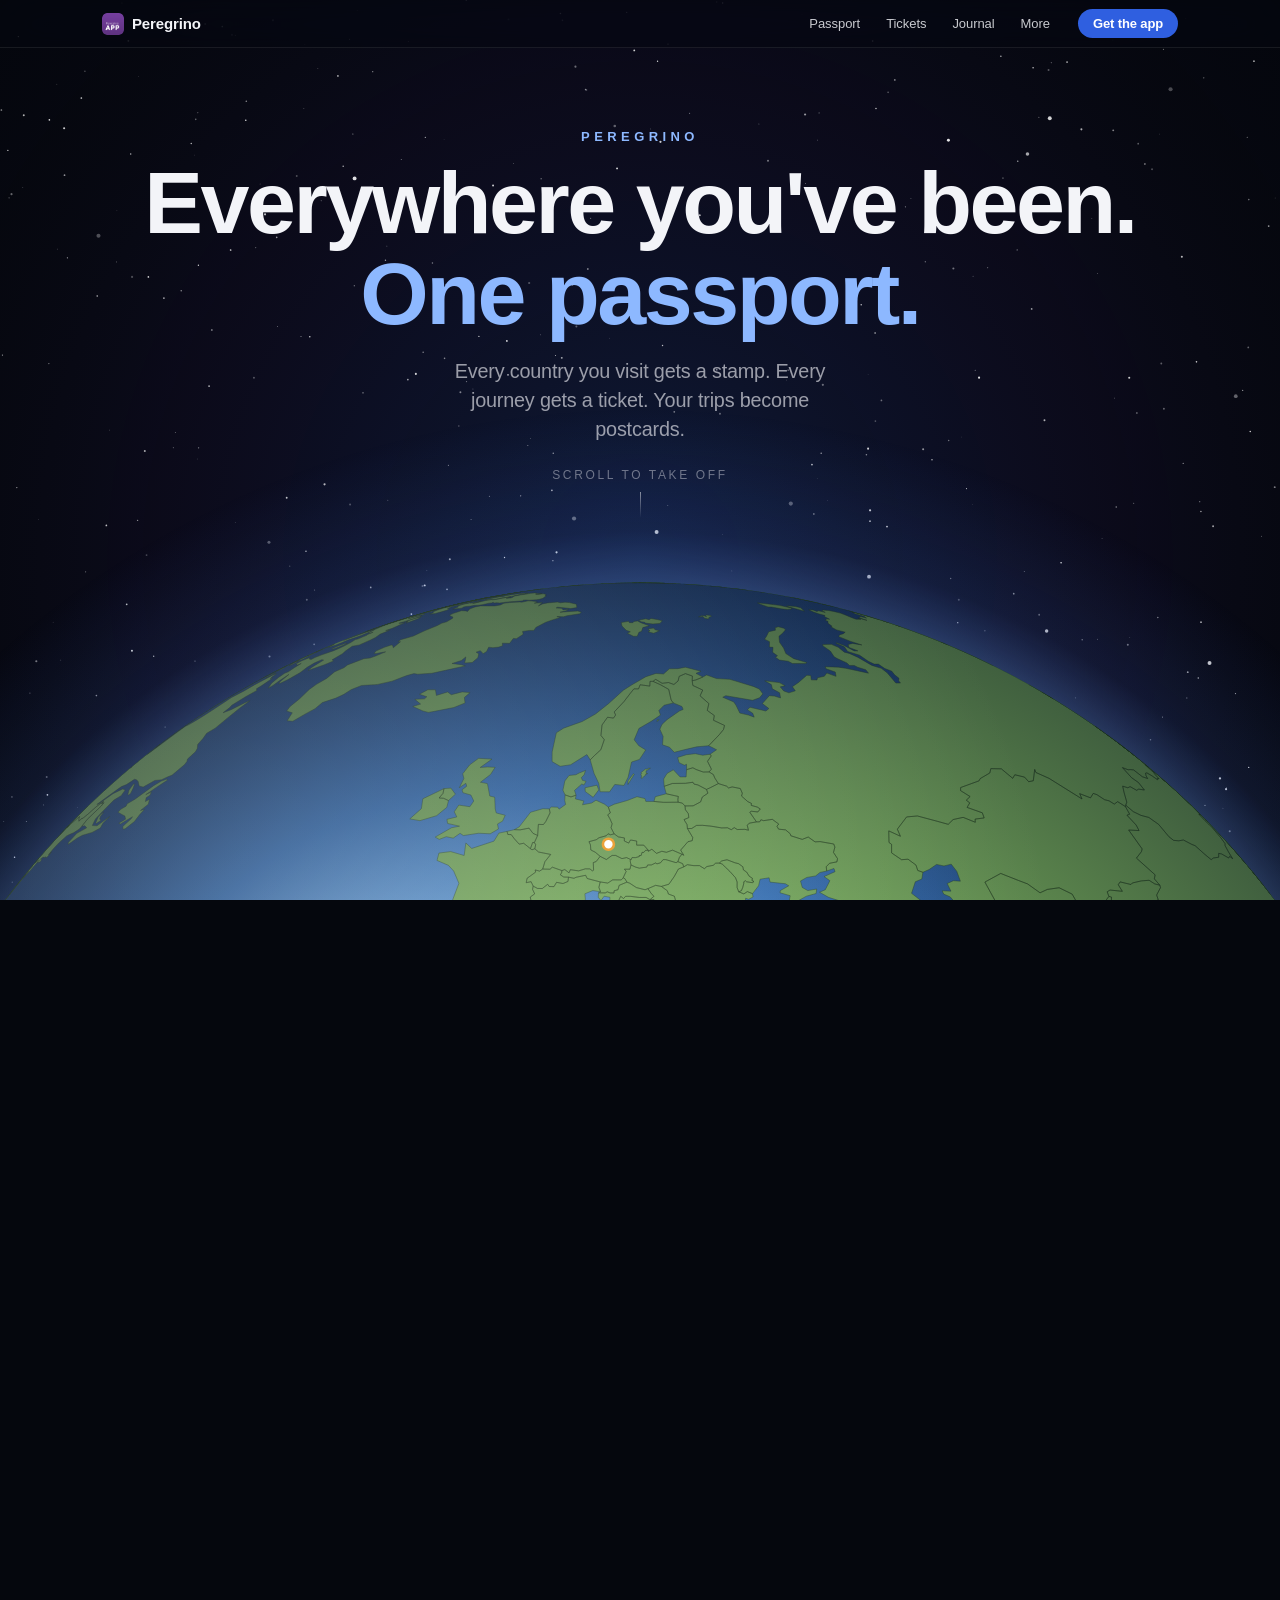
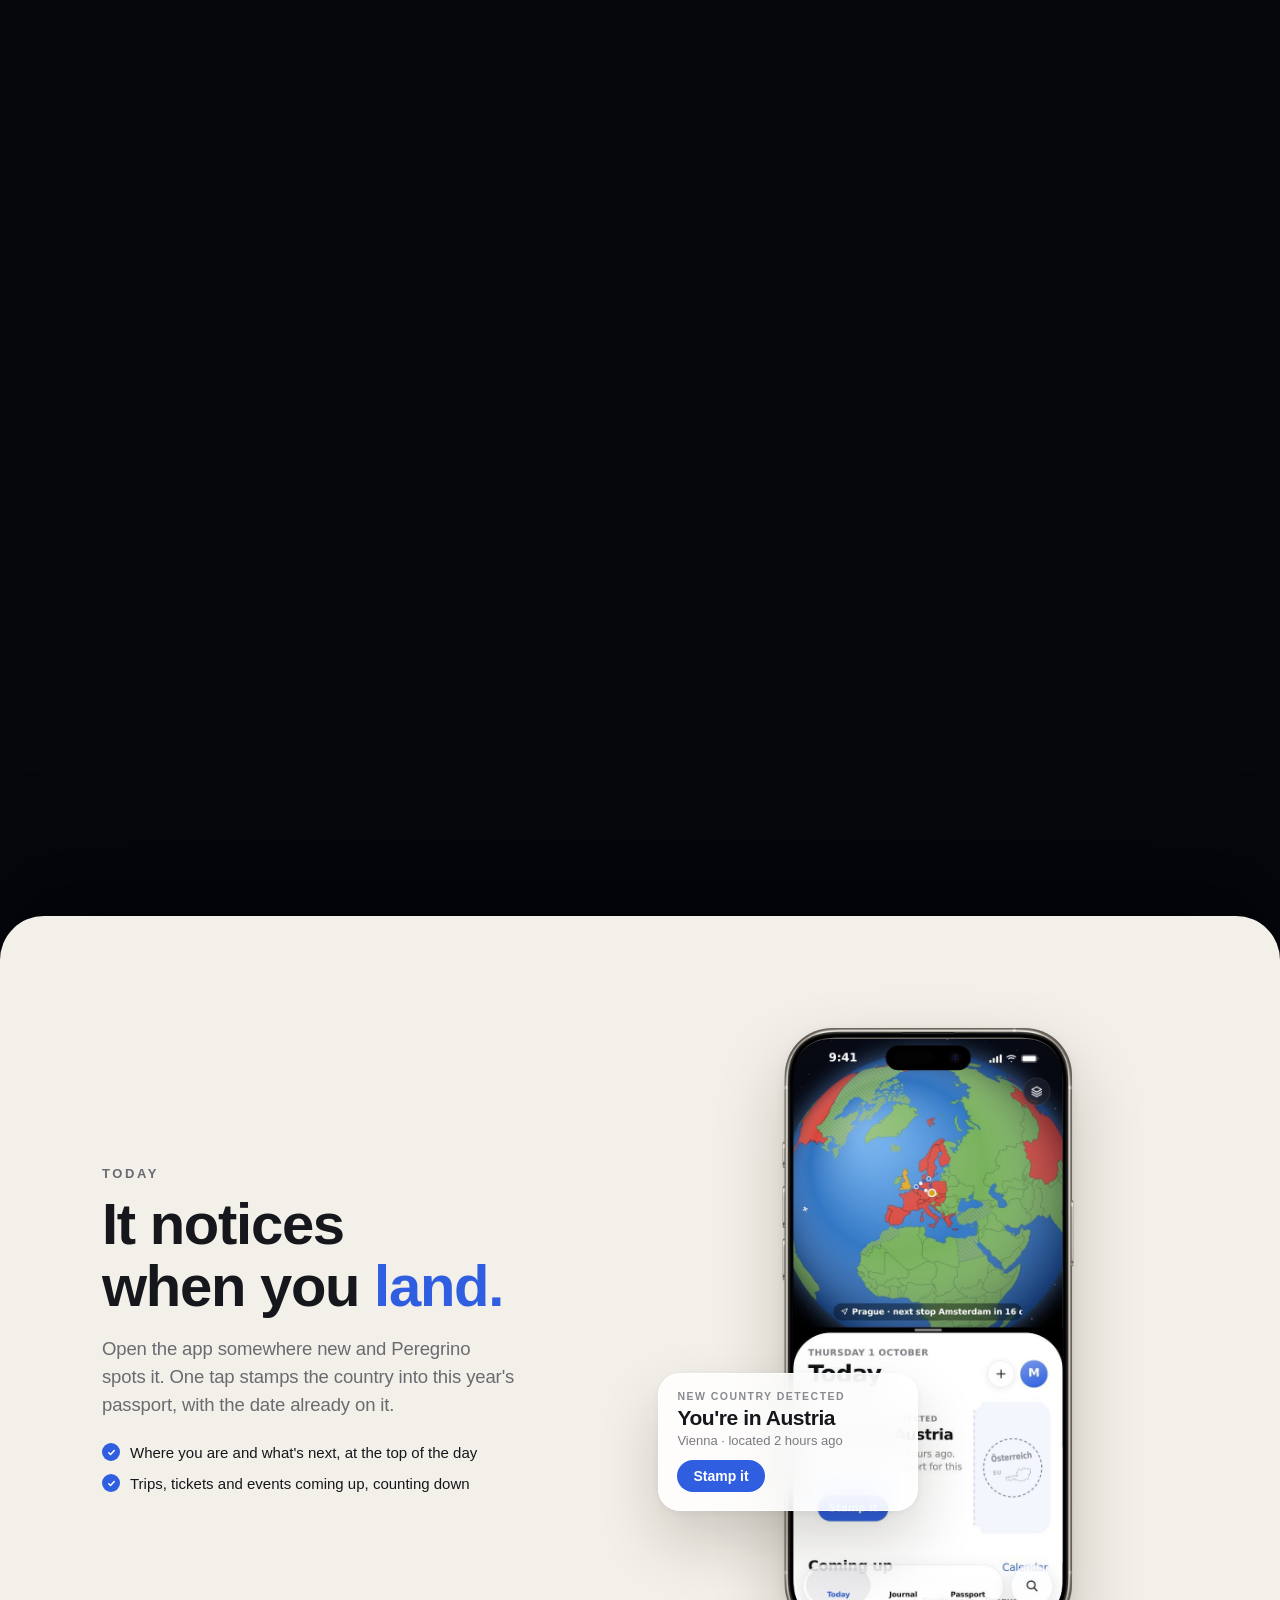
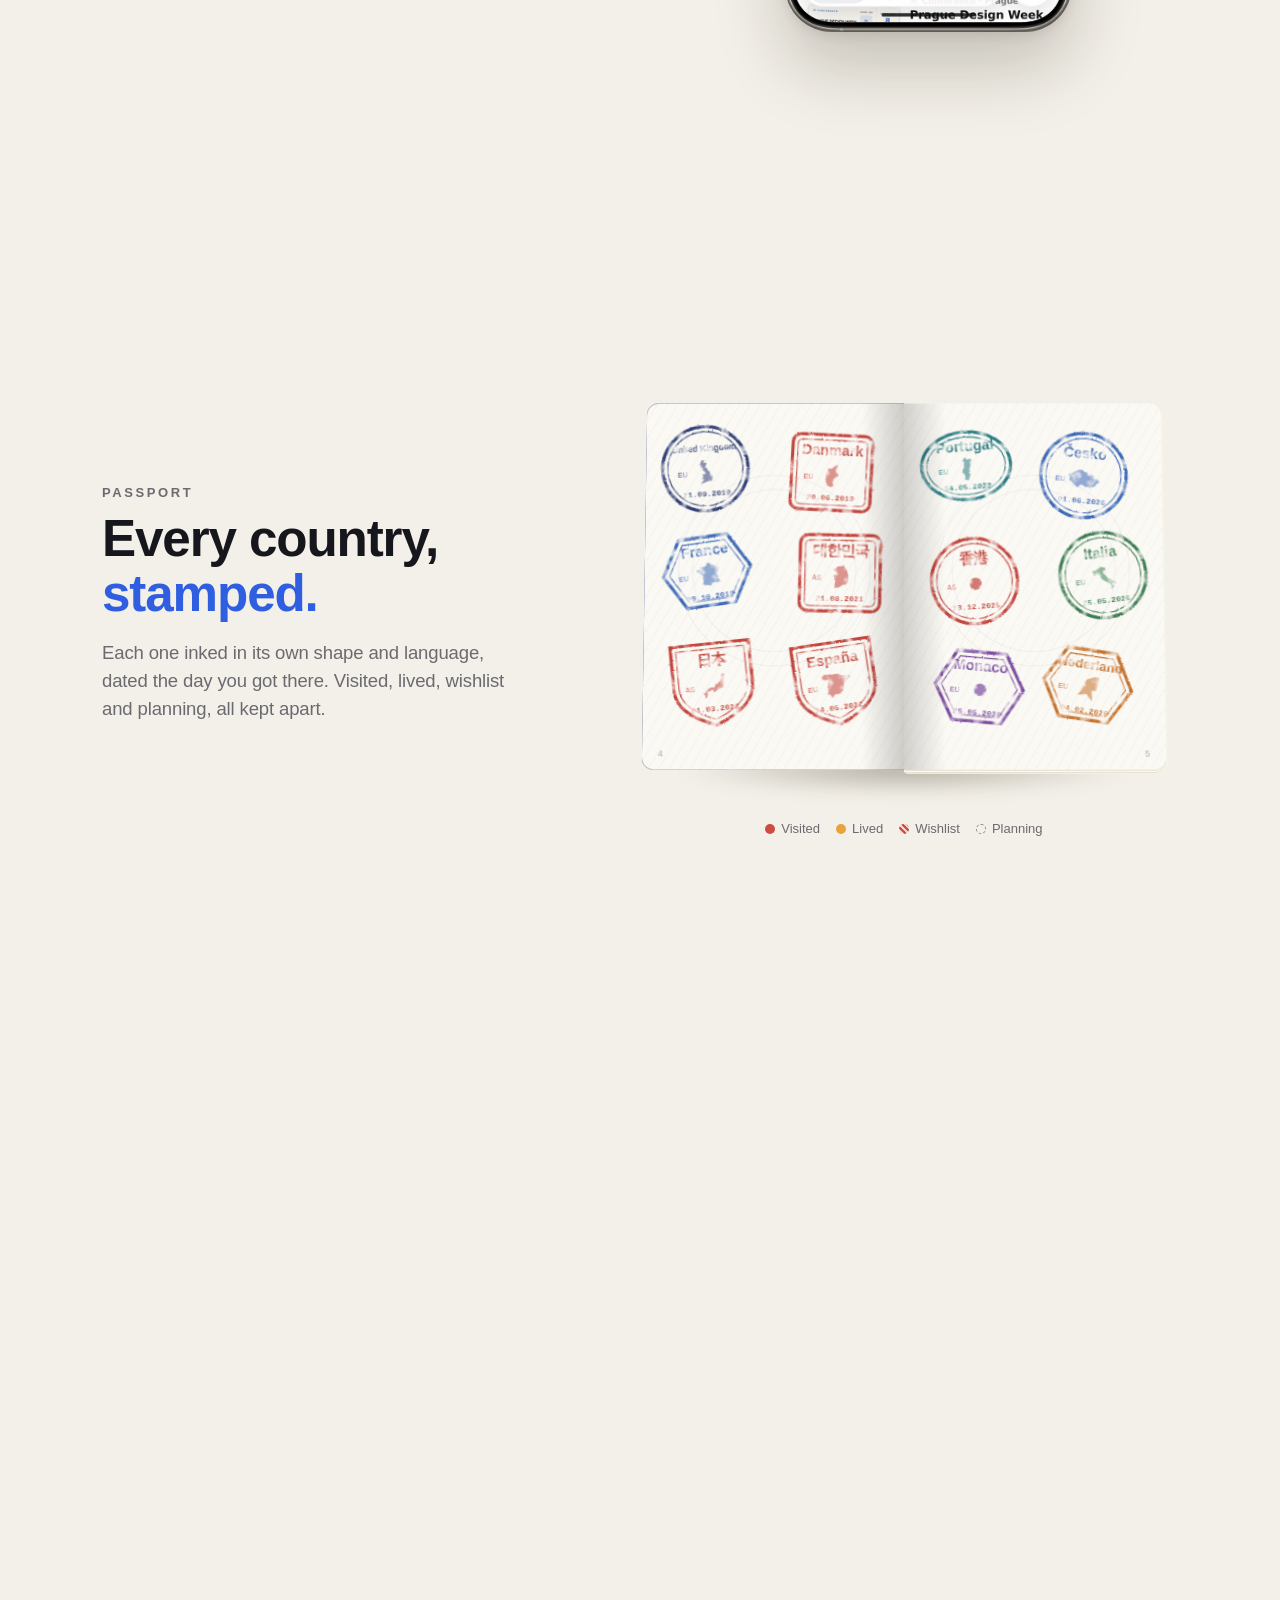
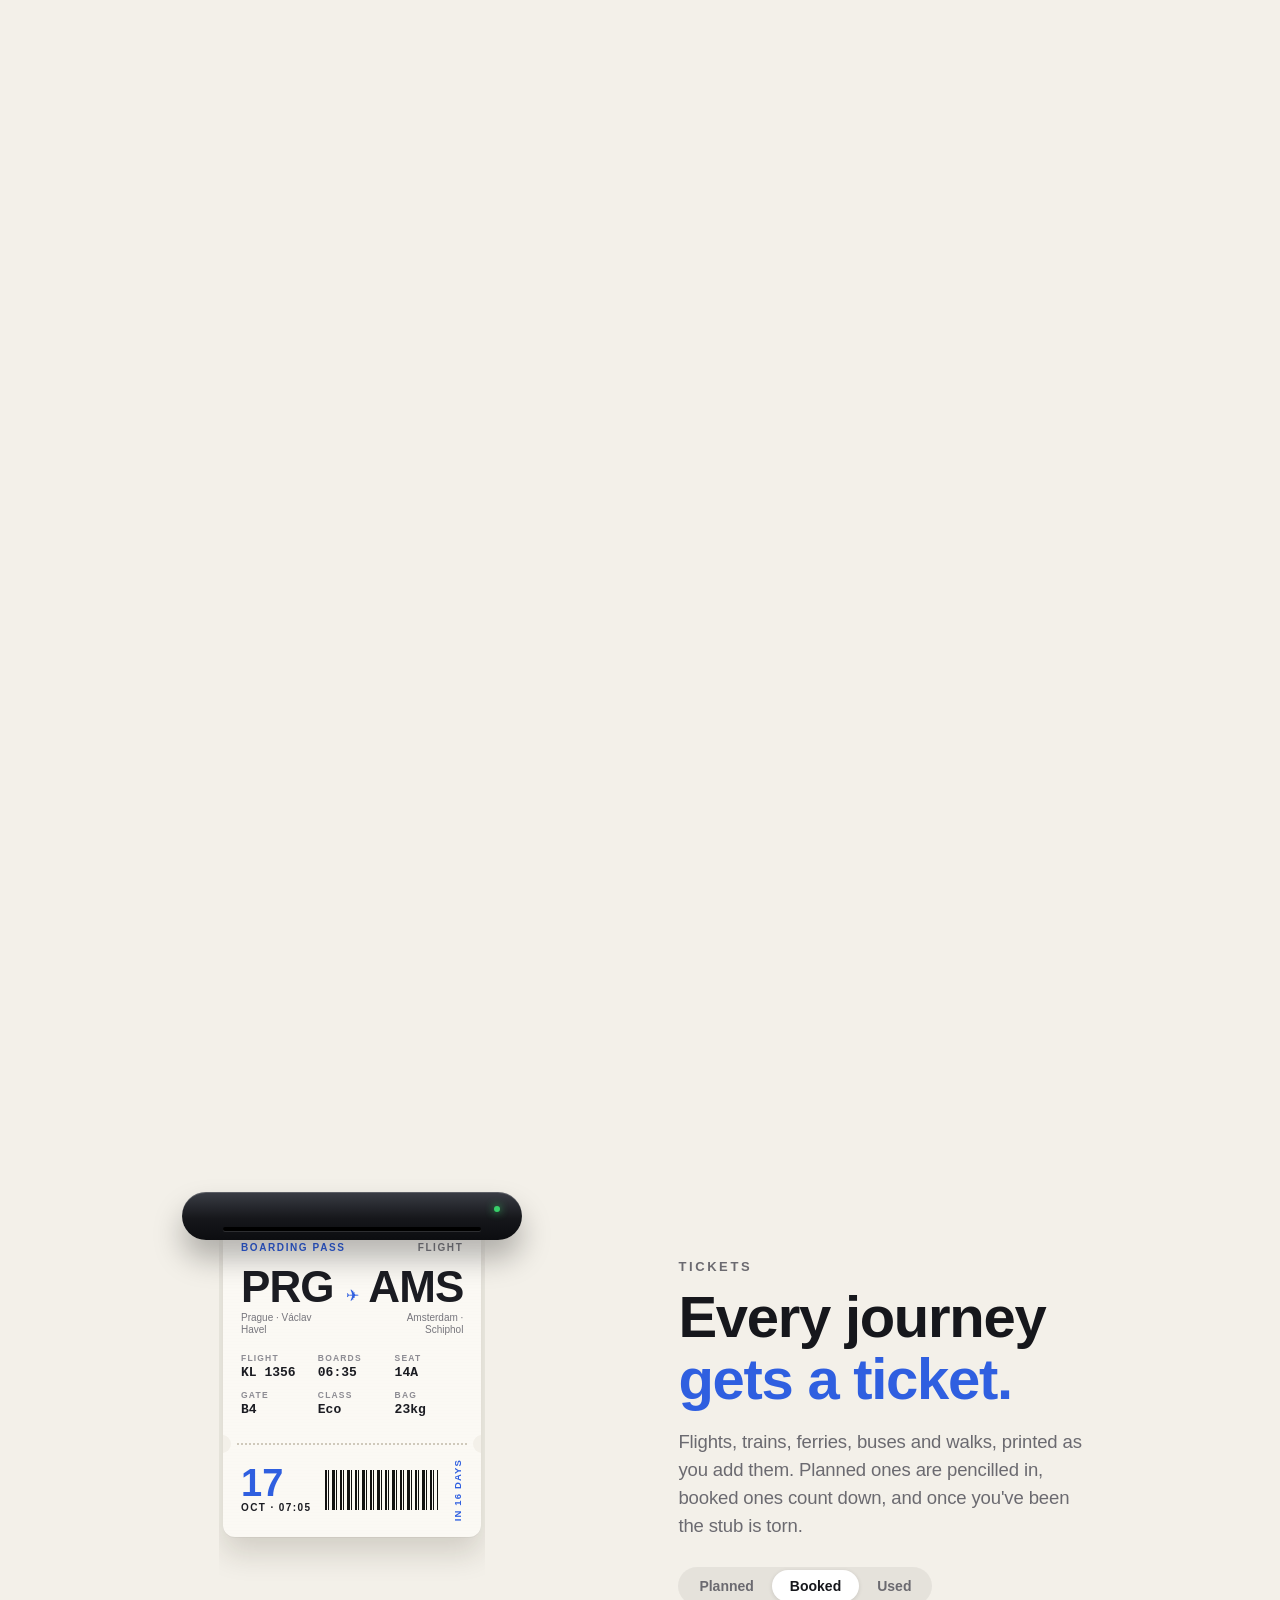
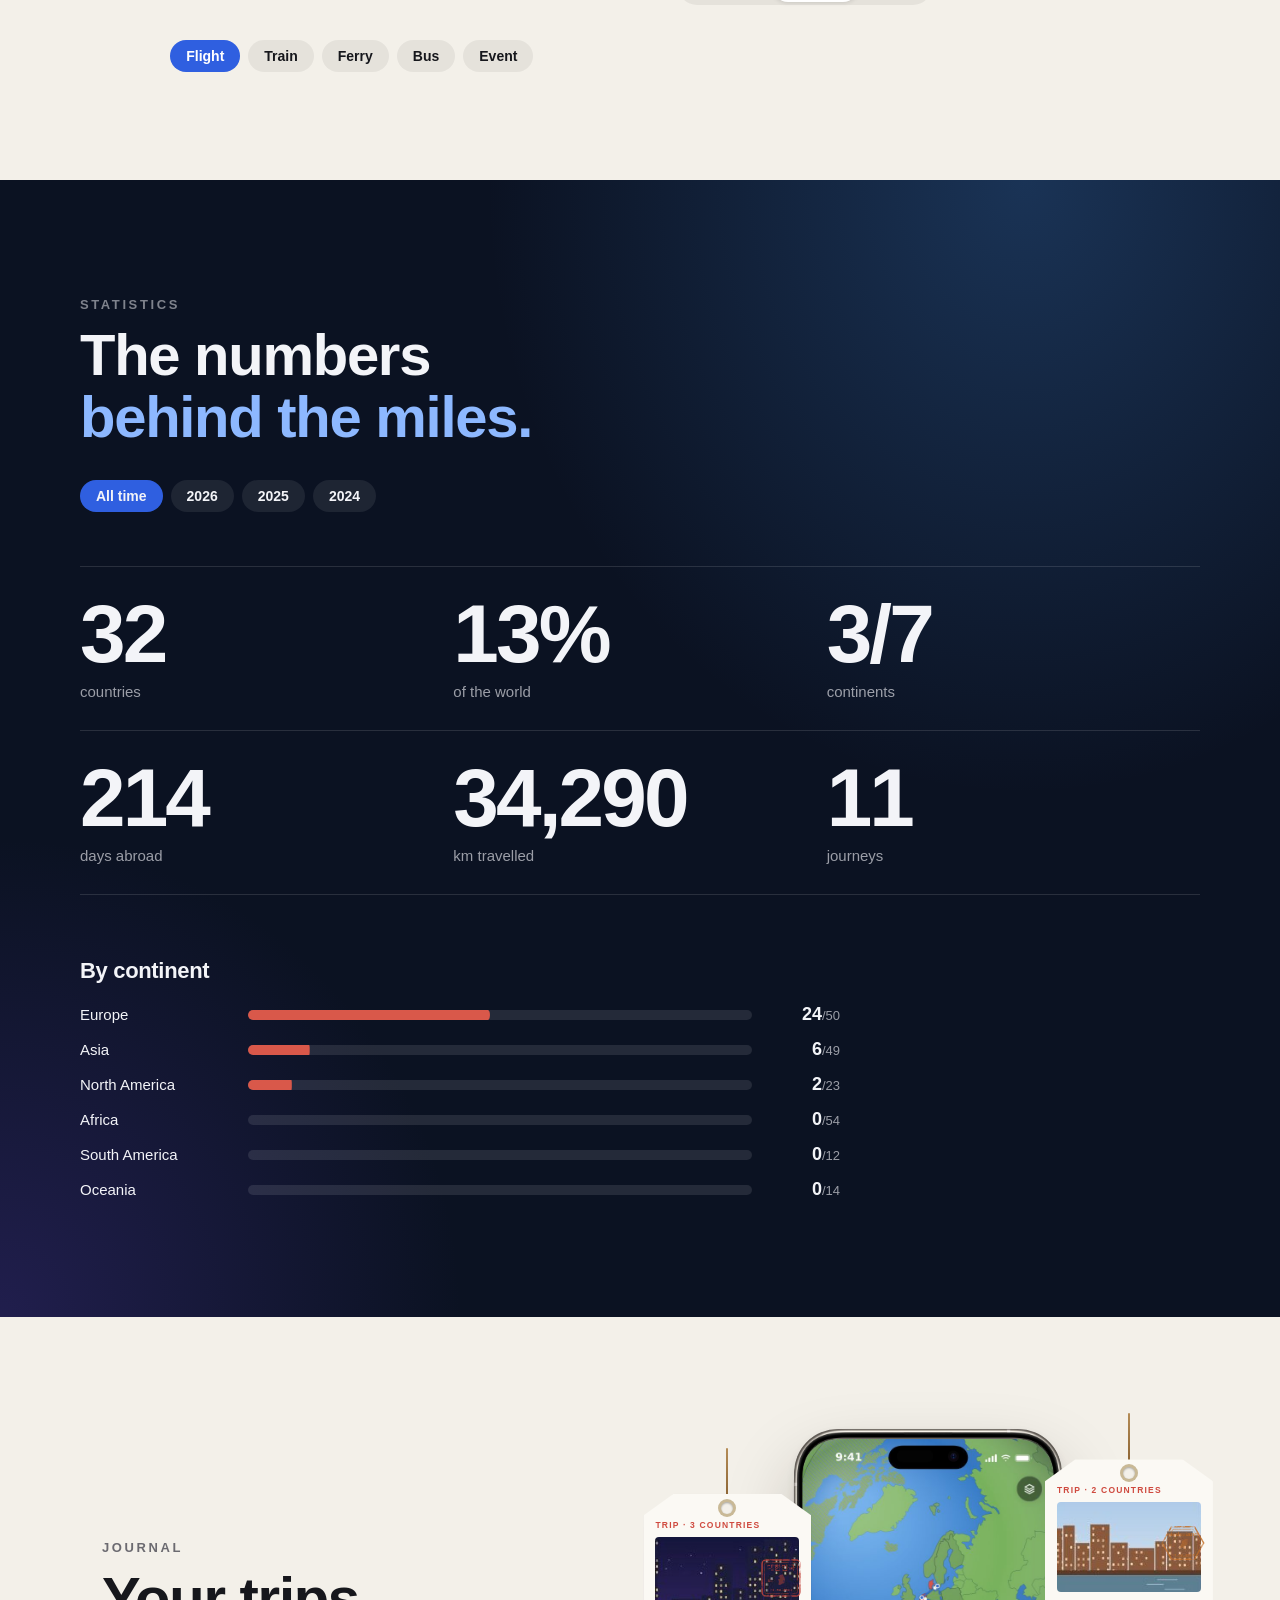
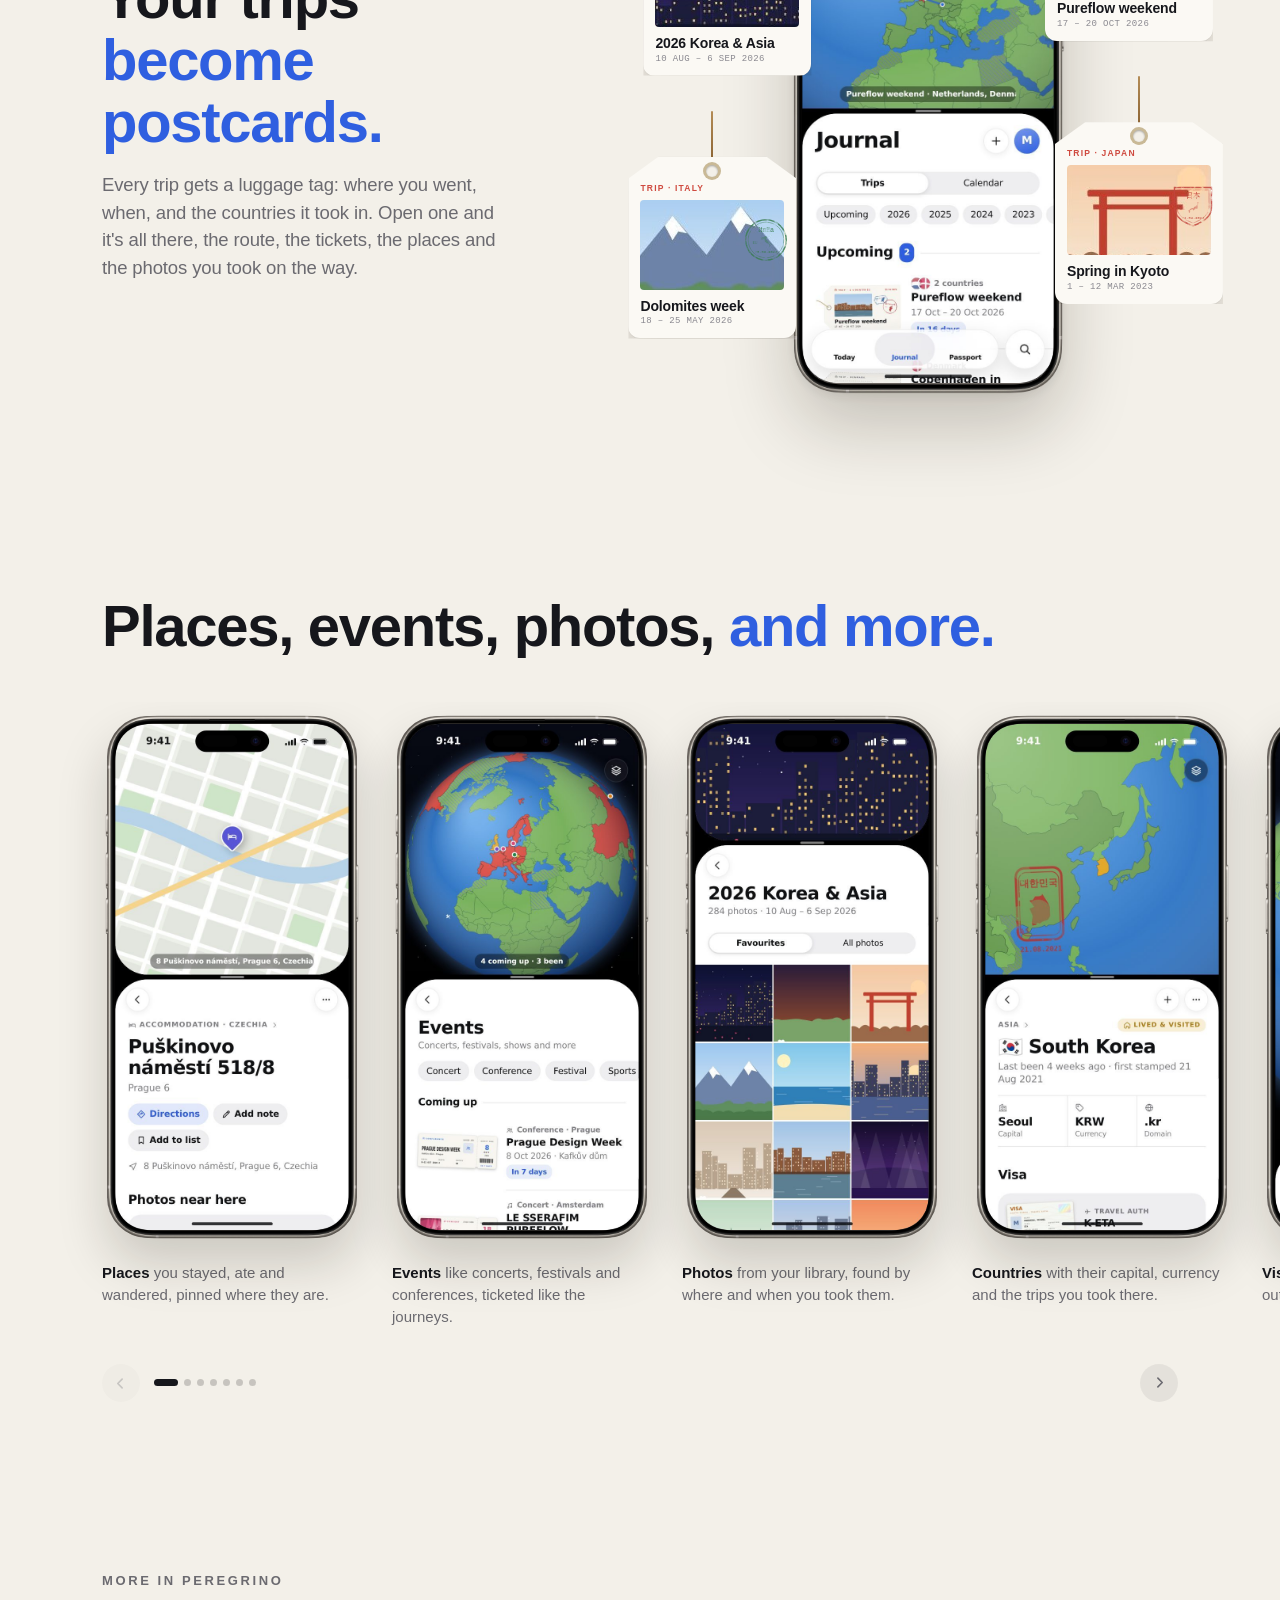
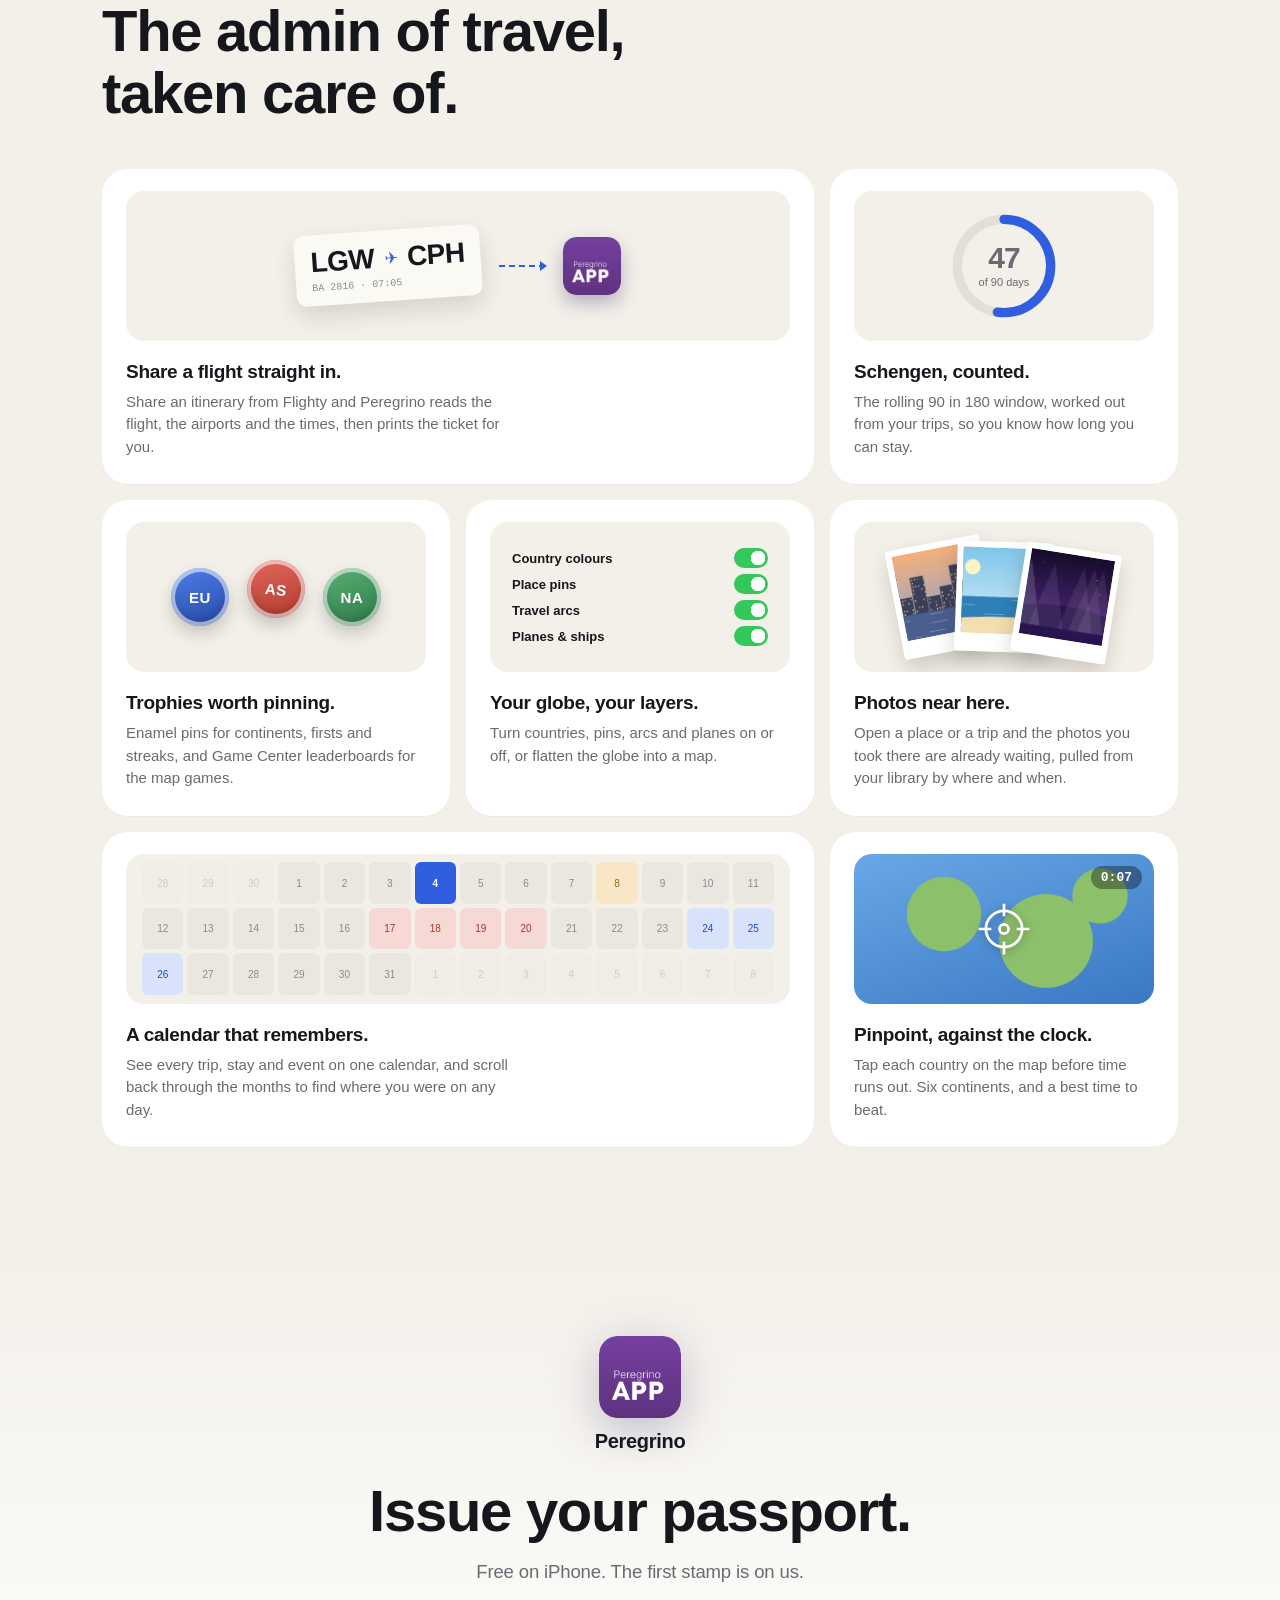
==== peregrino/index.html @ a0c1e614 "Add Peregrino product page alongside the PocaPal site A second static site in peregrino/, built the " ====
<!DOCTYPE html>
<html lang="en">
<head>
<meta charset="utf-8">
<meta name="viewport" content="width=device-width, initial-scale=1, viewport-fit=cover">
<title>Peregrino · Everywhere you've been, in one passport</title>
<meta name="description" content="Peregrino is the travel journal for iPhone. Every country you visit gets a stamp, every journey gets a ticket, and your trips become postcards.">
<meta name="theme-color" content="#05070d">
<meta property="og:title" content="Peregrino · Everywhere you've been, in one passport">
<meta property="og:description" content="The travel journal that stamps your passport for you.">
<meta property="og:type" content="website">
<link rel="icon" href="assets/favicon.png" type="image/png" sizes="64x64">
<link rel="apple-touch-icon" href="assets/app-icon.png">
<link rel="stylesheet" href="styles.css">
</head>
<body>

<!-- one shared ink filter: every stamp on the page is drawn through it -->
<svg width="0" height="0" style="position:absolute" aria-hidden="true">
  <defs>
    <filter id="ink" x="-10%" y="-10%" width="120%" height="120%">
      <feTurbulence type="fractalNoise" baseFrequency="1.1" numOctaves="2" seed="4" result="grain"/>
      <feDisplacementMap in="SourceGraphic" in2="grain" scale="2.2" xChannelSelector="R" yChannelSelector="G" result="rough"/>
      <feTurbulence type="fractalNoise" baseFrequency=".09" numOctaves="3" seed="11" result="blot"/>
      <feColorMatrix in="blot" type="matrix" values="0 0 0 0 0  0 0 0 0 0  0 0 0 0 0  0 0 0 -2.6 2.15" result="mask"/>
      <feComposite in="rough" in2="mask" operator="in"/>
    </filter>
  </defs>
</svg>

<!-- ───────────────────────── nav ───────────────────────── -->
<header class="nav" id="nav">
  <div class="nav-inner">
    <a class="nav-logo" href="#top" aria-label="Peregrino home">
      <img class="nav-mark" src="assets/app-icon.png" alt="" width="256" height="256">
      Peregrino
    </a>
    <nav class="nav-links" aria-label="Primary">
      <a href="#passport">Passport</a>
      <a href="#tickets">Tickets</a>
      <a href="#journal">Journal</a>
      <a href="#more">More</a>
    </nav>
    <a class="btn btn-sm" href="#get">Get the app</a>
  </div>
</header>

<main id="top">

  <!-- ─────────────────── hero + the journey ───────────────────
       One scroll-scrubbed run: the globe rises, flies a year of trips
       (each country filling in as it is reached), then shrinks into the
       phone's own globe. Everything is a function of scroll progress. -->
  <section class="story" id="story">
    <div class="story-track">
      <div class="story-stage" id="stage">

        <canvas class="sky" id="sky" aria-hidden="true"></canvas>
        <canvas class="globe" id="globe" aria-hidden="true"></canvas>

        <div class="hero-copy" id="heroCopy">
          <p class="eyebrow">Peregrino</p>
          <h1 class="h1">Everywhere you've been.<br><span class="hl">One passport.</span></h1>
          <p class="sub">Every country you visit gets a stamp. Every journey gets a ticket. Your trips become postcards.</p>
          <div class="hero-scrollhint" aria-hidden="true">
            <span>Scroll to take off</span>
            <span class="hint-line"></span>
          </div>
        </div>

        <!-- the instruments while the journey plays -->
        <div class="hud" id="hud" aria-hidden="true">
          <div class="hud-stat"><b id="hudCountries">0</b><span>countries</span></div>
          <div class="hud-stat"><b id="hudWorld">0%</b><span>of the world</span></div>
          <div class="hud-stat"><b id="hudKm">0</b><span>km flown</span></div>
        </div>
        <div class="leg" id="leg" aria-hidden="true">
          <svg viewBox="0 0 24 24"><path d="M21 16v-2l-8-5V3.5a1.5 1.5 0 0 0-3 0V9l-8 5v2l8-2.5V19l-2 1.5V22l3.5-1 3.5 1v-1.5L13 19v-5.5z"/></svg>
          <span id="legText">Prague</span>
        </div>
        <div class="stamp-pop" id="stampPop" aria-hidden="true"></div>

        <!-- the phone the globe lands in -->
        <div class="phone-wrap" id="phoneWrap" aria-hidden="true">
          <div class="phone-glow"></div>
          <div class="phone-screen">
            <img class="phone-shot" src="assets/screens/stats.jpg" alt="" width="590" height="1278">
          </div>
          <img class="phone-frame" src="assets/phone-frame.webp" alt="" width="1470" height="3000">
        </div>

        <div class="nudge" id="nudge" aria-hidden="true">
          <span>Keep scrolling</span>
          <svg viewBox="0 0 16 16"><path d="M8 2.4v10.4M3.4 8.2 8 12.8l4.6-4.6"/></svg>
        </div>

        <div class="story-outro" id="storyOutro">
          <h2 class="h2">A whole life of travel,<br><span class="hl">in your pocket.</span></h2>
          <p class="sub sub-tight">Countries, trips, tickets and the photos in between. Filed as you go.</p>
        </div>

      </div>
    </div>
  </section>

  <!-- ─────────────────── paper body ─────────────────── -->
  <div class="paper">

    <!-- Today: the app noticing you've landed -->
    <section class="feature" id="today">
      <div class="feature-copy reveal">
        <p class="kicker">Today</p>
        <h2 class="h2">It notices<br>when you <span class="hl">land.</span></h2>
        <p class="body">Open the app somewhere new and Peregrino spots it. One tap stamps the country into this year's passport, with the date already on it.</p>
        <ul class="ticks">
          <li>Where you are and what's next, at the top of the day</li>
          <li>Trips, tickets and events coming up, counting down</li>
        </ul>
      </div>
      <div class="feature-art reveal">
        <div class="scene scene-today" id="todayScene">
          <div class="device">
            <div class="device-screen">
              <img class="device-still" src="assets/screens/today.jpg" alt="The Peregrino Today screen, with Austria waiting to be stamped" width="590" height="1278" loading="lazy">
            </div>
            <img class="device-frame" src="assets/phone-frame.webp" alt="" width="1470" height="3000">
          </div>
          <div class="detect" aria-hidden="true">
            <p class="detect-k">New country detected</p>
            <p class="detect-t">You're in Austria</p>
            <p class="detect-s">Vienna · located 2 hours ago</p>
            <span class="detect-btn">Stamp it</span>
          </div>
          <div class="detect-stamp" id="todayStamp" aria-hidden="true"></div>
        </div>
      </div>
    </section>

    <!-- ─────────── the passport: second scroll-scrubbed run ───────────
         The book is closed, opens on the data page, turns a leaf and the
         stamps land on the spread one at a time. -->
    <section class="pp" id="passport">
      <div class="pp-track">
        <div class="pp-stage">
          <div class="pp-copy">
            <p class="kicker">Passport</p>
            <div class="pp-lines">
              <div class="pp-line is-on" data-beat="0">
                <h2 class="h2">Issued the moment<br><span class="hl">you open the app.</span></h2>
                <p class="body">Your own Peregrino passport, in your name. Pick the cover, the ink and the pages.</p>
              </div>
              <div class="pp-line" data-beat="1">
                <h2 class="h2">A data page<br><span class="hl">that keeps count.</span></h2>
                <p class="body">Countries and territories out of 248, continents, trips, and the corner of the world you keep going back to.</p>
              </div>
              <div class="pp-line" data-beat="2">
                <h2 class="h2">Every country,<br><span class="hl">stamped.</span></h2>
                <p class="body">Each one inked in its own shape and language, dated the day you got there. Visited, lived, wishlist and planning, all kept apart.</p>
              </div>
            </div>
          </div>

          <div class="pp-art">
            <div class="book" id="book">
              <div class="book-body" id="bookBody">
                <!-- spread underneath everything: the stamps -->
                <div class="leaf leaf-base leaf-right pg pg-stamps" id="stampsRight"><span class="pg-no">5</span></div>
                <!-- the turning leaf: visited flags on the front, stamps on the back -->
                <div class="leaf leaf-turn" id="leafTurn">
                  <div class="face face-front pg pg-visa">
                    <p class="pg-head">Visited · Navštíveno · 방문</p>
                    <div class="flags" id="flags"></div>
                    <p class="pg-head pg-head-2">Residency</p>
                    <div class="flags flags-few" id="flagsLived"></div>
                    <p class="pg-side">Visa · Vizum · 비자</p>
                    <span class="pg-no">3</span>
                  </div>
                  <div class="face face-back pg pg-stamps" id="stampsLeft"><span class="pg-no">4</span></div>
                </div>
                <!-- the cover: cover art outside, the data page inside -->
                <div class="leaf leaf-cover" id="leafCover">
                  <div class="face face-front cover">
                    <p class="cover-t">Peregrino</p>
                    <svg class="cover-mark" viewBox="0 0 64 64" aria-hidden="true">
                      <circle cx="32" cy="32" r="22"/>
                      <ellipse cx="32" cy="32" rx="9.5" ry="22"/>
                      <path d="M10 32h44M13.5 21h37M13.5 43h37"/>
                    </svg>
                    <p class="cover-t cover-t-2">Passport</p>
                    <p class="cover-sub">Passport · Pas · 여권</p>
                    <span class="cover-chip" aria-hidden="true"></span>
                  </div>
                  <div class="face face-back datapage">
                    <div class="dp-top">
                      <p class="dp-title">Peregrino Passport</p>
                      <p class="dp-sub">Passport · Pas · 여권</p>
                    </div>
                    <div class="dp-grid">
                      <div>
                        <p class="dp-k">Countries &amp; territories</p>
                        <p class="dp-big"><b id="dpCount">0</b><span> / 248</span><em id="dpPct">(0%)</em></p>
                        <div class="dp-row">
                          <div><p class="dp-k">Continents</p><p class="dp-v"><b>3</b><span> / 7</span></p></div>
                          <div><p class="dp-k">Total trips</p><p class="dp-v"><b id="dpTrips">0</b></p></div>
                        </div>
                        <div class="dp-row">
                          <div><p class="dp-k">Top continent</p><p class="dp-v">Europe</p></div>
                          <div><p class="dp-k">Member since</p><p class="dp-v">Apr 2026</p></div>
                        </div>
                      </div>
                      <div class="dp-map">
                        <p class="dp-k">Map · Mapa · 지도</p>
                        <canvas id="dpMap" width="320" height="180"></canvas>
                      </div>
                    </div>
                    <p class="mrz">P&lt;PGNTRAVELER&lt;&lt;PEREGRINO&lt;&lt;&lt;&lt;&lt;&lt;&lt;&lt;&lt;&lt;&lt;&lt;&lt;&lt;&lt;&lt;&lt;&lt;&lt;&lt;&lt;<br>ISSUED04OCT26&lt;&lt;&lt;32V&lt;&lt;&lt;248T&lt;&lt;&lt;EU&lt;AS&lt;NA&lt;&lt;&lt;&lt;&lt;&lt;&lt;</p>
                  </div>
                </div>
                <!-- left page under the cover once it is open: the inside of the back cover -->
              </div>
              <div class="book-shadow" aria-hidden="true"></div>
            </div>
            <p class="pp-legend" aria-hidden="true">
              <span><i class="lg-v"></i>Visited</span>
              <span><i class="lg-l"></i>Lived</span>
              <span><i class="lg-w"></i>Wishlist</span>
              <span><i class="lg-p"></i>Planning</span>
            </p>
          </div>
        </div>
      </div>
    </section>

    <!-- Tickets: a printer that prints the next journey -->
    <section class="feature feature-flip" id="tickets">
      <div class="feature-copy reveal">
        <p class="kicker">Tickets</p>
        <h2 class="h2">Every journey<br><span class="hl">gets a ticket.</span></h2>
        <p class="body">Flights, trains, ferries, buses and walks, printed as you add them. Planned ones are pencilled in, booked ones count down, and once you've been the stub is torn.</p>
        <div class="seg" role="radiogroup" aria-label="Ticket state" id="ticketState">
          <button type="button" role="radio" aria-checked="false" data-state="planned">Planned</button>
          <button type="button" role="radio" aria-checked="true"  data-state="booked">Booked</button>
          <button type="button" role="radio" aria-checked="false" data-state="used">Used</button>
        </div>
      </div>
      <div class="feature-art reveal">
        <div class="printer-scene" id="printerScene">
          <div class="printer" aria-hidden="true"><span class="printer-led"></span></div>
          <div class="paper-out" id="paperOut" aria-live="polite"></div>
        </div>
        <div class="chips" role="group" aria-label="Kind of journey" id="ticketKinds">
          <button class="chip" type="button" data-kind="flight" aria-pressed="true">Flight</button>
          <button class="chip" type="button" data-kind="train" aria-pressed="false">Train</button>
          <button class="chip" type="button" data-kind="ferry" aria-pressed="false">Ferry</button>
          <button class="chip" type="button" data-kind="bus" aria-pressed="false">Bus</button>
          <button class="chip" type="button" data-kind="event" aria-pressed="false">Event</button>
        </div>
      </div>
    </section>

    <!-- Stats: numbers that count up, by year -->
    <section class="stats" id="stats">
      <div class="stats-inner">
        <div class="stats-head reveal">
          <p class="kicker kicker-dark">Statistics</p>
          <h2 class="h2">The numbers<br><span class="hl">behind the miles.</span></h2>
        </div>
        <div class="years" role="tablist" aria-label="Year" id="years">
          <button type="button" role="tab" aria-selected="true" data-year="all">All time</button>
          <button type="button" role="tab" aria-selected="false" data-year="2026">2026</button>
          <button type="button" role="tab" aria-selected="false" data-year="2025">2025</button>
          <button type="button" role="tab" aria-selected="false" data-year="2024">2024</button>
        </div>
        <div class="figs reveal" id="figs">
          <div class="fig"><b data-k="countries">0</b><span>countries</span></div>
          <div class="fig"><b data-k="world">0</b><span>of the world</span></div>
          <div class="fig"><b data-k="continents">0</b><span>continents</span></div>
          <div class="fig"><b data-k="days">0</b><span>days abroad</span></div>
          <div class="fig"><b data-k="km">0</b><span>km travelled</span></div>
          <div class="fig"><b data-k="journeys">0</b><span>journeys</span></div>
        </div>
        <div class="bars reveal" id="bars">
          <p class="bars-h">By continent</p>
        </div>
      </div>
    </section>

    <!-- Journal: trips as luggage tags -->
    <section class="feature" id="journal">
      <div class="feature-copy reveal">
        <p class="kicker">Journal</p>
        <h2 class="h2">Your trips<br><span class="hl">become postcards.</span></h2>
        <p class="body">Every trip gets a luggage tag: where you went, when, and the countries it took in. Open one and it's all there, the route, the tickets, the places and the photos you took on the way.</p>
      </div>
      <div class="feature-art reveal">
        <div class="scene scene-tags">
          <div class="device">
            <div class="device-screen">
              <img class="device-still" src="assets/screens/journal.jpg" alt="The Peregrino Journal, with upcoming trips as luggage tags" width="590" height="1278" loading="lazy">
            </div>
            <img class="device-frame" src="assets/phone-frame.webp" alt="" width="1470" height="3000">
          </div>
          <div class="tags" id="tags" aria-hidden="true"></div>
        </div>
      </div>
    </section>

    <!-- The rest of the app: a deck of screens -->
    <section class="deck" id="screens" aria-roledescription="carousel" aria-label="More of the app">
      <div class="deck-head reveal">
        <h2 class="h2">Places, events, photos, <span class="hl">and more.</span></h2>
      </div>
      <div class="deck-rail" id="deck">
        <ul class="deck-track">
          <li class="deck-slide"><figure>
            <div class="deck-device"><img class="deck-shot" src="assets/screens/place.jpg" alt="" loading="lazy" width="590" height="1278"><img class="deck-frame" src="assets/phone-frame.webp" alt="" width="1470" height="3000"></div>
            <figcaption><b>Places</b> you stayed, ate and wandered, pinned where they are.</figcaption>
          </figure></li>
          <li class="deck-slide"><figure>
            <div class="deck-device"><img class="deck-shot" src="assets/screens/events.jpg" alt="" loading="lazy" width="590" height="1278"><img class="deck-frame" src="assets/phone-frame.webp" alt="" width="1470" height="3000"></div>
            <figcaption><b>Events</b> like concerts, festivals and conferences, ticketed like the journeys.</figcaption>
          </figure></li>
          <li class="deck-slide"><figure>
            <div class="deck-device"><img class="deck-shot" src="assets/screens/photos.jpg" alt="" loading="lazy" width="590" height="1278"><img class="deck-frame" src="assets/phone-frame.webp" alt="" width="1470" height="3000"></div>
            <figcaption><b>Photos</b> from your library, found by where and when you took them.</figcaption>
          </figure></li>
          <li class="deck-slide"><figure>
            <div class="deck-device"><img class="deck-shot" src="assets/screens/country.jpg" alt="" loading="lazy" width="590" height="1278"><img class="deck-frame" src="assets/phone-frame.webp" alt="" width="1470" height="3000"></div>
            <figcaption><b>Countries</b> with their capital, currency and the trips you took there.</figcaption>
          </figure></li>
          <li class="deck-slide"><figure>
            <div class="deck-device"><img class="deck-shot" src="assets/screens/visa.jpg" alt="" loading="lazy" width="590" height="1278"><img class="deck-frame" src="assets/phone-frame.webp" alt="" width="1470" height="3000"></div>
            <figcaption><b>Visas</b> on file, with the Schengen 90 out of 180 days counted for you.</figcaption>
          </figure></li>
          <li class="deck-slide"><figure>
            <div class="deck-device"><img class="deck-shot" src="assets/screens/games.jpg" alt="" loading="lazy" width="590" height="1278"><img class="deck-frame" src="assets/phone-frame.webp" alt="" width="1470" height="3000"></div>
            <figcaption><b>Games</b> like Pinpoint: find each country on the map, against the clock.</figcaption>
          </figure></li>
          <li class="deck-slide"><figure>
            <div class="deck-device"><img class="deck-shot" src="assets/screens/customize.jpg" alt="" loading="lazy" width="590" height="1278"><img class="deck-frame" src="assets/phone-frame.webp" alt="" width="1470" height="3000"></div>
            <figcaption><b>Customise</b> the passport cover, the globe and the inks with the miles you earn.</figcaption>
          </figure></li>
        </ul>
      </div>
      <div class="deck-controls">
        <button class="rail-btn" type="button" data-dir="-1" aria-label="Previous screen" aria-controls="deck"></button>
        <div class="deck-dots" id="deckDots" aria-hidden="true"></div>
        <button class="rail-btn" type="button" data-dir="1" aria-label="Next screen" aria-controls="deck"></button>
      </div>
    </section>

    <!-- The small things -->
    <section class="bento" id="more">
      <div class="bento-head reveal">
        <p class="kicker">More in Peregrino</p>
        <h2 class="h2">The admin of travel,<br>taken care of.</h2>
      </div>
      <div class="bento-grid">
        <article class="tile tile-wide reveal">
          <div class="tile-art tile-share" aria-hidden="true">
            <div class="mini-pass"><b>LGW</b><i>✈</i><b>CPH</b><small>BA 2816 · 07:05</small></div>
            <span class="share-arrow"></span>
            <img src="assets/app-icon.png" alt="" width="256" height="256">
          </div>
          <h3>Share a flight straight in.</h3>
          <p>Share an itinerary from Flighty and Peregrino reads the flight, the airports and the times, then prints the ticket for you.</p>
        </article>
        <article class="tile reveal">
          <div class="tile-art tile-ring" aria-hidden="true">
            <svg viewBox="0 0 120 120"><circle class="ring-bg" cx="60" cy="60" r="50"/><circle class="ring-fg" id="ring" cx="60" cy="60" r="50"/></svg>
            <p><b id="ringDays">0</b><span>of 90 days</span></p>
          </div>
          <h3>Schengen, counted.</h3>
          <p>The rolling 90 in 180 window, worked out from your trips, so you know how long you can stay.</p>
        </article>
        <article class="tile reveal">
          <div class="tile-art tile-pins" aria-hidden="true">
            <span class="pin pin-eu">EU</span><span class="pin pin-as">AS</span><span class="pin pin-na">NA</span>
          </div>
          <h3>Trophies worth pinning.</h3>
          <p>Enamel pins for continents, firsts and streaks, and Game Center leaderboards for the map games.</p>
        </article>
        <article class="tile reveal">
          <div class="tile-art tile-layers" aria-hidden="true">
            <span>Country colours</span><span>Place pins</span><span>Travel arcs</span><span>Planes &amp; ships</span>
          </div>
          <h3>Your globe, your layers.</h3>
          <p>Turn countries, pins, arcs and planes on or off, or flatten the globe into a map.</p>
        </article>
        <article class="tile reveal">
          <div class="tile-art tile-photos" aria-hidden="true">
            <img src="assets/photos/skyline.jpg" alt="" loading="lazy">
            <img src="assets/photos/beach.jpg" alt="" loading="lazy">
            <img src="assets/photos/lights.jpg" alt="" loading="lazy">
          </div>
          <h3>Photos near here.</h3>
          <p>Open a place or a trip and the photos you took there are already waiting, pulled from your library by where and when.</p>
        </article>
        <article class="tile tile-wide reveal">
          <div class="tile-art tile-cal" aria-hidden="true" id="miniCal"></div>
          <h3>A calendar that remembers.</h3>
          <p>See every trip, stay and event on one calendar, and scroll back through the months to find where you were on any day.</p>
        </article>
        <article class="tile reveal">
          <div class="tile-art tile-game" aria-hidden="true">
            <svg class="game-target" viewBox="0 0 64 64"><circle cx="32" cy="32" r="20"/><circle cx="32" cy="32" r="5"/><path d="M32 4v14M32 46v14M4 32h14M46 32h14"/></svg>
            <span class="game-clock">0:07</span>
          </div>
          <h3>Pinpoint, against the clock.</h3>
          <p>Tap each country on the map before time runs out. Six continents, and a best time to beat.</p>
        </article>
      </div>
    </section>

    <section class="cta" id="get">
      <div class="cta-brand reveal">
        <img class="cta-icon" src="assets/app-icon.png" alt="" width="256" height="256">
        <p class="cta-name">Peregrino</p>
      </div>
      <h2 class="h2">Issue your passport.</h2>
      <p class="body cta-body">Free on iPhone. The first stamp is on us.</p>
      <div class="store-row">
        <a class="store" href="#" aria-label="Download on the App Store">
          <span class="store-icon"></span>
          <span class="store-txt"><small>Download on the</small><strong>App Store</strong></span>
        </a>
      </div>
    </section>

    <section class="faq" id="faq" aria-labelledby="faqHead">
      <h2 class="h2 faq-head reveal" id="faqHead">Questions. <span class="hl">Answered.</span></h2>
      <div class="faq-list reveal">

        <div class="faq-item">
          <button class="faq-q" type="button" aria-expanded="false" aria-controls="faq-a1" id="faq-q1">
            Does Peregrino track where I go?<span class="faq-mark" aria-hidden="true"></span>
          </button>
          <div class="faq-a" id="faq-a1" role="region" aria-labelledby="faq-q1">
            <div><p>No. If you allow location, it checks which country you're in when you open the app, and offers a stamp if it's a new one. Leave location off and you add countries and trips yourself; everything else works the same.</p></div>
          </div>
        </div>

        <div class="faq-item">
          <button class="faq-q" type="button" aria-expanded="false" aria-controls="faq-a2" id="faq-q2">
            Can I add trips I took years ago?<span class="faq-mark" aria-hidden="true"></span>
          </button>
          <div class="faq-a" id="faq-a2" role="region" aria-labelledby="faq-q2">
            <div><p>Yes. Add the trip with its dates and Peregrino pulls in the photos you took there from your library, so old trips fill out as quickly as new ones.</p></div>
          </div>
        </div>

        <div class="faq-item">
          <button class="faq-q" type="button" aria-expanded="false" aria-controls="faq-a3" id="faq-q3">
            What counts as a country?<span class="faq-mark" aria-hidden="true"></span>
          </button>
          <div class="faq-a" id="faq-a3" role="region" aria-labelledby="faq-q3">
            <div><p>The passport counts 248 countries and territories, so places like Hong Kong, Greenland or the Faroe Islands get their own stamp.</p></div>
          </div>
        </div>

        <div class="faq-item">
          <button class="faq-q" type="button" aria-expanded="false" aria-controls="faq-a4" id="faq-q4">
            Is it just flights?<span class="faq-mark" aria-hidden="true"></span>
          </button>
          <div class="faq-a" id="faq-a4" role="region" aria-labelledby="faq-q4">
            <div><p>No. Trains, ferries, buses and walks all get tickets, and so do concerts, festivals and conferences. Places you stayed or ate at have their own list too.</p></div>
          </div>
        </div>

        <div class="faq-item">
          <button class="faq-q" type="button" aria-expanded="false" aria-controls="faq-a5" id="faq-q5">
            Where is my travel history kept?<span class="faq-mark" aria-hidden="true"></span>
          </button>
          <div class="faq-a" id="faq-a5" role="region" aria-labelledby="faq-q5">
            <div><p>On your iPhone. Your passport is yours, and nothing about where you have been is shown to anyone unless you share it.</p></div>
          </div>
        </div>

      </div>
    </section>

  </div>
</main>

<footer class="footer">
  <div class="footer-inner">
    <p>Peregrino</p>
    <nav aria-label="Footer">
      <a href="#">Privacy</a><a href="#">Terms</a><a href="#">Support</a><a href="#">Contact</a>
    </nav>
    <p class="footer-legal">Copyright © 2026 Michael Kimberly Svrcek. All rights reserved.</p>
  </div>
</footer>

<script src="app.js"></script>
</body>
</html>
---- peregrino/styles.css ----
/* ============================================================
   Peregrino — product page
   Palette: night sky story → warm paper body, ticket blue accent,
   stamp red and passport purple as the supporting inks
   ============================================================ */

:root{
  --space:#05070d;
  --space-2:#0b1222;
  --paper:#f3f0e9;              /* the page */
  --print:#fbf9f4;              /* tickets, tags, stamp pages: the app's PrintStyle paper */
  --text-dark:#16171c;
  --text-mid:#6b6a70;
  --text-on-dark:#f3f4f8;
  --text-on-dark-mid:rgba(243,244,248,.62);

  --accent:#2f5fe0;             /* the app's buttons and selected chips */
  --accent-deep:#2049c2;
  --accent-sky:#8db8ff;         /* the accent, lifted for the night sky */
  --stamp:#cf4a3f;              /* visited countries, ink */
  --lived:#eaa23a;
  --purple:#2c2163;             /* the passport */
  --purple-2:#3b2d82;

  /* the globe, sampled off the app's own render */
  --ocean-hi:#77b2ea; --ocean:#3979c3; --ocean-lo:#1d4479;
  --land:#7db45e; --visited:#d9584a;

  --nav-h:48px;
  --pad:max(22px, env(safe-area-inset-left));
  --maxw:1120px;

  /* phone frame geometry, measured off assets/phone-frame.webp (shared with PocaPal) */
  --frame-ar:1470 / 3000;
  --screen-l:5.10%; --screen-t:2.37%; --screen-w:89.80%; --screen-h:95.27%;
  --screen-r:13.4% / 6.1%;
  --body-l:2.11%;   --body-t:0.73%;   --body-w:95.78%;   --body-h:98.53%;
  --body-r:16.41% / 7.81%;
  --device-body:#6b6560;

  --ease:cubic-bezier(.22,.61,.36,1);
  --spring:cubic-bezier(.34,1.56,.64,1);
  --font:-apple-system, BlinkMacSystemFont, "SF Pro Display", "SF Pro Text",
         "Helvetica Neue", "Segoe UI", Inter, Roboto, Arial, sans-serif;
  --mono:ui-monospace, "SF Mono", SFMono-Regular, Menlo, Consolas, monospace;
  --cond:"SF Pro Display", "Avenir Next Condensed", "Arial Narrow", "Helvetica Neue", sans-serif;
}

*,*::before,*::after{box-sizing:border-box}
html{ -webkit-text-size-adjust:100%; scroll-behavior:smooth; }
body{
  margin:0;
  font-family:var(--font);
  background:var(--space);
  color:var(--text-on-dark);
  -webkit-font-smoothing:antialiased;
  -moz-osx-font-smoothing:grayscale;
  overflow-x:hidden;
}
img{max-width:100%;display:block}
a{color:inherit;text-decoration:none}
button{font:inherit;color:inherit}

/* ---------- type ---------- */
.h1{
  font-size:clamp(40px, 7vw, 88px);
  line-height:1.03; letter-spacing:-.028em; font-weight:650; margin:0;
}
.h2{
  font-size:clamp(30px, 4.6vw, 58px);
  line-height:1.07; letter-spacing:-.022em; font-weight:650; margin:0;
}
.hl{color:var(--accent)}
.story .hl{color:var(--accent-sky)}
.sub{
  font-size:clamp(16px, 1.55vw, 20px);
  line-height:1.45; letter-spacing:-.01em;
  color:var(--text-on-dark-mid);
  margin:18px auto 0; max-width:38ch;
}
.sub-tight{margin-top:12px;max-width:34ch}
.body{
  font-size:clamp(16px, 1.45vw, 19px);
  line-height:1.5; letter-spacing:-.008em;
  color:var(--text-mid);
  margin:18px 0 0; max-width:40ch;
}
.eyebrow{
  margin:0 0 14px;
  font-size:13px; font-weight:600; letter-spacing:.34em; text-transform:uppercase;
  color:var(--accent-sky);
}
.kicker{
  margin:0 0 12px;
  font-size:13px; font-weight:650; letter-spacing:.2em; text-transform:uppercase;
  color:var(--text-mid);
}
.kicker-dark{color:rgba(243,244,248,.5)}

/* ---------- nav ---------- */
.nav{
  position:fixed; inset:0 0 auto 0; z-index:50;
  height:var(--nav-h);
  background:rgba(6,8,14,.6);
  backdrop-filter:saturate(180%) blur(20px);
  -webkit-backdrop-filter:saturate(180%) blur(20px);
  border-bottom:1px solid rgba(255,255,255,.08);
  transition:background .4s var(--ease), border-color .4s var(--ease), color .4s var(--ease);
}
.nav.is-light{
  background:rgba(246,244,239,.76);
  border-bottom-color:rgba(0,0,0,.08);
  color:var(--text-dark);
}
.nav-inner{
  max-width:var(--maxw); height:100%; margin:0 auto; padding:0 var(--pad);
  display:flex; align-items:center; gap:28px;
  font-size:13px; letter-spacing:-.005em;
}
.nav-logo{display:flex;align-items:center;gap:8px;font-weight:650;font-size:15px;letter-spacing:-.01em}
.nav-mark{width:22px;height:22px;border-radius:5px}
.nav-links{display:flex;gap:26px;margin-left:auto;opacity:.82}
.nav-links a{transition:opacity .2s}
.nav-links a:hover{opacity:.6}
.btn{
  display:inline-flex;align-items:center;justify-content:center;
  background:var(--accent); color:#fff;
  font-weight:600; letter-spacing:-.01em; border-radius:999px;
  transition:background .25s var(--ease), transform .25s var(--ease);
}
.btn:hover{background:var(--accent-deep)}
.btn:active{transform:scale(.97)}
.btn-sm{padding:7px 15px;font-size:13px}

/* ============================================================
   THE JOURNEY (scroll story 1)
   ============================================================ */
.story{
  position:relative;
  height:640vh;              /* scroll runway; JS reads progress from this */
  background:var(--space);
}
.story-track{
  position:sticky; top:0;
  height:100svh; height:100vh;
  overflow:hidden;
}
.story-stage{position:absolute; inset:0}
.sky,.globe{position:absolute;inset:0;width:100%;height:100%;display:block}
.globe{z-index:6}   /* over the phone, so it can land in it */

.hero-copy{
  position:absolute; left:50%; top:calc(var(--nav-h) + 9vh);
  transform:translateX(-50%);
  width:min(92vw, 1060px);
  text-align:center;
  z-index:20;
  will-change:opacity, transform;
}
.hero-copy.is-through{pointer-events:none}
.hero-scrollhint{
  margin-top:24px;
  display:flex;flex-direction:column;align-items:center;gap:10px;
  font-size:12px;letter-spacing:.22em;text-transform:uppercase;
  color:rgba(243,244,248,.42);
}
.hint-line{
  width:1px;height:26px;
  background:linear-gradient(to bottom, rgba(255,255,255,.5), transparent);
  animation:hint 2.4s var(--ease) infinite;
}
@keyframes hint{0%,100%{opacity:.25;transform:scaleY(.55);transform-origin:top}45%{opacity:1;transform:scaleY(1)}}

/* instruments */
.hud{
  position:absolute; left:max(var(--pad), calc(50% - 560px)); top:50%;
  transform:translateY(-50%);
  display:flex; flex-direction:column; gap:26px;
  z-index:10; opacity:0; pointer-events:none;
  will-change:opacity,transform;
}
.hud-stat b{
  display:block;
  font-size:clamp(30px,3.6vw,48px); font-weight:650; letter-spacing:-.03em; line-height:1;
  font-variant-numeric:tabular-nums;
}
.hud-stat span{
  display:block; margin-top:6px;
  font-size:12px; letter-spacing:.16em; text-transform:uppercase;
  color:var(--text-on-dark-mid);
}
.leg{
  position:absolute; left:50%; bottom:max(28px,5vh);
  transform:translateX(-50%);
  display:flex; align-items:center; gap:9px;
  padding:9px 17px 9px 13px; border-radius:999px;
  background:rgba(14,18,30,.6);
  -webkit-backdrop-filter:blur(16px) saturate(1.3); backdrop-filter:blur(16px) saturate(1.3);
  border:1px solid rgba(255,255,255,.12);
  font-size:14px; font-weight:600; letter-spacing:-.005em; white-space:nowrap;
  z-index:10; opacity:0; pointer-events:none;
}
.leg svg{width:15px;height:15px;fill:currentColor;transform:rotate(90deg)}
/* the stamp that lands next to each new country */
.stamp-pop{
  position:absolute; left:0; top:0; width:92px; height:92px;
  z-index:11; pointer-events:none; opacity:0;
  will-change:transform,opacity;
}
.stamp-pop svg{width:100%;height:100%;overflow:visible;filter:drop-shadow(0 2px 6px rgba(0,10,40,.55))}

/* the phone */
.phone-wrap{
  position:absolute; left:50%; top:50%;
  width:300px; height:612px;
  margin:-306px 0 0 -150px;   /* centred without transform, so JS owns transform */
  z-index:5;
  opacity:0;
  pointer-events:none;
  will-change:transform,opacity;
}
.phone-wrap::before{
  content:"";
  position:absolute;
  left:var(--body-l); top:var(--body-t); width:var(--body-w); height:var(--body-h);
  border-radius:var(--body-r);
  background:var(--device-body);
  box-shadow:0 48px 92px rgba(0,0,0,.8), 0 0 70px rgba(70,130,255,.25);
  z-index:1;
}
.phone-glow{
  position:absolute; left:50%; top:50%;
  width:220%; height:130%; transform:translate(-50%,-50%);
  background:radial-gradient(ellipse at center, rgba(57,121,195,.55), rgba(44,33,99,.3) 42%, transparent 66%);
  filter:blur(30px);
  pointer-events:none;
}
.phone-screen{
  position:absolute;
  left:var(--screen-l); top:var(--screen-t); width:var(--screen-w); height:var(--screen-h);
  border-radius:var(--screen-r);
  overflow:hidden; background:#000; z-index:2;
}
.phone-shot{position:absolute;inset:0;width:100%;height:100%;object-fit:cover}
.phone-frame{
  position:absolute; inset:0; width:100%; height:100%;
  z-index:3; pointer-events:none; -webkit-user-select:none; user-select:none;
}

.nudge{
  position:absolute;left:50%;bottom:max(18px,2.4vh);
  z-index:30;
  display:flex;align-items:center;gap:9px;
  padding:9px 17px;border-radius:999px;
  background:rgba(14,18,30,.62);
  -webkit-backdrop-filter:blur(16px) saturate(1.2); backdrop-filter:blur(16px) saturate(1.2);
  border:1px solid rgba(255,255,255,.12);
  color:rgba(243,244,248,.84);
  font-size:12.5px;font-weight:500;letter-spacing:.01em;white-space:nowrap;
  opacity:0;transform:translate(-50%,10px);pointer-events:none;
  transition:opacity .34s var(--ease), transform .34s var(--ease);
}
.nudge.is-on{opacity:1;transform:translate(-50%,0)}
.nudge svg{
  width:13px;height:13px;fill:none;stroke:currentColor;
  stroke-width:1.8;stroke-linecap:round;stroke-linejoin:round;
  animation:nudgeBob 1.7s var(--ease) infinite;
}
@keyframes nudgeBob{0%,58%,100%{transform:translateY(0)}28%{transform:translateY(3px)}}

.story-outro{
  position:absolute; left:50%; top:calc(var(--nav-h) + 6vh);
  transform:translateX(-50%);
  width:min(92vw,760px); text-align:center;
  z-index:20; opacity:0;
  will-change:opacity,transform;
  pointer-events:none;
}

/* ============================================================
   PAPER BODY
   ============================================================ */
.paper{
  position:relative; z-index:6;
  background:var(--paper);
  color:var(--text-dark);
  border-radius:44px 44px 0 0;
  margin-top:-44px;
  box-shadow:0 -40px 90px rgba(0,0,0,.55);
  /* clip, not hidden: hidden would make this a scroll container and
     break the passport's sticky stage */
  overflow:clip;
}
.paper .h2{color:var(--text-dark)}

.feature{
  max-width:var(--maxw); margin:0 auto;
  padding:clamp(80px,12vh,150px) var(--pad);
  display:grid; grid-template-columns:1fr 1fr;
  gap:clamp(36px,6vw,84px); align-items:center;
}
.feature-flip .feature-copy{order:2}
.feature-art{display:flex;flex-direction:column;align-items:center;justify-content:center}

.reveal{opacity:0;transform:translateY(26px);transition:opacity .9s var(--ease),transform .9s var(--ease)}
.reveal.in{opacity:1;transform:none}

.ticks{list-style:none;margin:24px 0 0;padding:0;display:grid;gap:10px;font-size:15px;color:var(--text-dark)}
.ticks li{display:flex;gap:10px;align-items:flex-start;line-height:1.4}
.ticks li::before{
  content:"";flex:none;width:18px;height:18px;margin-top:1px;border-radius:50%;
  background:var(--accent) url("data:image/svg+xml;utf8,<svg xmlns='http://www.w3.org/2000/svg' viewBox='0 0 24 24' fill='none' stroke='white' stroke-width='3.2' stroke-linecap='round' stroke-linejoin='round'><path d='M6 12.5l4 4 8-9'/></svg>") center/11px no-repeat;
}

/* ---------- a phone you can put anywhere ---------- */
.device{
  position:relative; isolation:isolate;
  width:min(100%,300px); aspect-ratio:var(--frame-ar);
}
.device::before{
  content:""; position:absolute;
  left:var(--body-l); top:var(--body-t); width:var(--body-w); height:var(--body-h);
  border-radius:var(--body-r); background:var(--device-body);
  box-shadow:0 34px 70px rgba(30,24,10,.22), 0 4px 12px rgba(0,0,0,.08);
  z-index:1;
}
.device-screen{
  position:absolute;
  left:var(--screen-l); top:var(--screen-t); width:var(--screen-w); height:var(--screen-h);
  border-radius:var(--screen-r); overflow:hidden; z-index:2; background:#000;
}
.device-still{width:100%;height:100%;object-fit:cover}
.device-frame{position:absolute;inset:0;width:100%;height:100%;z-index:3;pointer-events:none}
.scene{position:relative;display:flex;justify-content:center;width:100%}

/* ---------- Today ---------- */
.scene-today .device{width:min(78%,300px)}
.detect{
  position:absolute; z-index:5;
  left:max(-4%, calc(50% - 300px)); top:57%;
  width:min(62%,260px);
  padding:16px 18px 18px;
  background:rgba(255,255,255,.86);
  -webkit-backdrop-filter:blur(18px) saturate(1.4); backdrop-filter:blur(18px) saturate(1.4);
  border:1px solid rgba(255,255,255,.9);
  border-radius:22px;
  box-shadow:0 30px 60px rgba(30,24,10,.18), 0 2px 8px rgba(0,0,0,.06);
  opacity:0; transform:translateY(24px) scale(.96);
  transition:opacity .7s var(--ease) .35s, transform .9s var(--spring) .35s;
}
.in .detect{opacity:1;transform:none}
.detect p{margin:0}
.detect-k{font-size:10.5px;font-weight:700;letter-spacing:.14em;text-transform:uppercase;color:#8a8990}
.detect-t{margin-top:4px!important;font-size:21px;font-weight:700;letter-spacing:-.02em}
.detect-s{margin-top:3px!important;font-size:13px;color:#7a7980}
.detect-btn{
  display:inline-block;margin-top:12px;padding:8px 16px;border-radius:999px;
  background:var(--accent);color:#fff;font-size:14px;font-weight:650;
  animation:press 4.8s var(--ease) 1.6s infinite;
}
@keyframes press{0%,12%,100%{transform:scale(1)}6%{transform:scale(.92)}}
/* the stamp that follows the button press */
.detect-stamp{
  position:absolute; z-index:6;
  right:max(-2%, calc(50% - 290px)); top:16%;
  width:min(36%,150px); aspect-ratio:1;
  opacity:0;
}
.detect-stamp svg{width:100%;height:100%;overflow:visible}
.in .detect-stamp{animation:thump 4.8s var(--ease) 1.75s infinite}
@keyframes thump{
  0%{opacity:0;transform:scale(1.7) rotate(-14deg)}
  4%{opacity:1;transform:scale(.96) rotate(-7deg)}
  6%{transform:scale(1) rotate(-7deg)}
  80%{opacity:1;transform:scale(1) rotate(-7deg)}
  92%,100%{opacity:0;transform:scale(1) rotate(-7deg)}
}

/* ============================================================
   THE PASSPORT (scroll story 2)
   ============================================================ */
.pp{position:relative;height:460vh}
.pp-track{position:sticky;top:0;height:100svh;height:100vh;overflow:hidden}
.pp-stage{
  max-width:var(--maxw); height:100%; margin:0 auto; padding:var(--nav-h) var(--pad) 0;
  display:grid; grid-template-columns:minmax(0,1fr) minmax(0,1.15fr);
  gap:clamp(24px,4vw,60px); align-items:center;
}
.pp-lines{position:relative;min-height:15em}
.pp-line .h2{font-size:clamp(30px,4vw,52px)}
.pp-line{
  position:absolute; inset:0 auto auto 0;
  opacity:0; transform:translateY(18px);
  transition:opacity .5s var(--ease), transform .6s var(--ease);
  pointer-events:none;
}
.pp-line.is-on{opacity:1;transform:none;pointer-events:auto}
.pp-art{
  position:relative; display:flex; flex-direction:column; align-items:center;
  --pw:min(260px, 23vw);
  --ph:calc(var(--pw) * 1.42);
}
.book{
  position:relative;
  width:calc(var(--pw) * 2); height:var(--ph);
  perspective:calc(var(--pw) * 7);
}
.book-body{
  position:absolute; inset:0;
  /* perspective here, not preserve-3d: each leaf turns in 3D, then the
     spread is flattened, so z-index decides which leaf sits on top */
  perspective:calc(var(--pw) * 5);
  transform-origin:50% 60%;
  will-change:transform;
}
.book-shadow{
  position:absolute; left:6%; right:6%; bottom:-7%; height:14%;
  background:radial-gradient(ellipse at center, rgba(40,28,10,.32), transparent 70%);
  filter:blur(8px); z-index:-1;
  will-change:transform;
}
.leaf{
  position:absolute; left:50%; top:0; width:50%; height:100%;
  transform-origin:0 50%;
  transform-style:preserve-3d;
  will-change:transform;
}
.face{
  position:absolute; inset:0;
  -webkit-backface-visibility:hidden; backface-visibility:hidden;
  border-radius:0 calc(var(--pw)*.045) calc(var(--pw)*.045) 0;
  overflow:hidden;
}
.face-back{transform:rotateY(180deg);border-radius:calc(var(--pw)*.045) 0 0 calc(var(--pw)*.045)}
/* the gutter's shade, on whichever side of the spine a face lands */
.face::after,.leaf-base::after{
  content:""; position:absolute; top:0; bottom:0; width:16%; pointer-events:none;
}
.face-front::after,.leaf-base::after{left:0;background:linear-gradient(90deg, rgba(0,0,0,.16), transparent)}
.face-back::after{right:0;background:linear-gradient(-90deg, rgba(0,0,0,.18), transparent)}
.face .shade{position:absolute;inset:0;background:#000;opacity:0;pointer-events:none}

.cover{
  background:
    radial-gradient(120% 80% at 30% 10%, rgba(255,255,255,.1), transparent 60%),
    repeating-linear-gradient(45deg, rgba(255,255,255,.018) 0 2px, transparent 2px 5px),
    linear-gradient(160deg, var(--purple-2), var(--purple) 62%, #1d1645);
  box-shadow:inset 0 0 0 1px rgba(255,255,255,.06), inset -6px 0 14px rgba(0,0,0,.25);
  display:flex; flex-direction:column; align-items:center; justify-content:center;
  color:#e3cf95; text-align:center;
}
.cover-t{margin:0;font-size:calc(var(--pw)*.078);font-weight:600;letter-spacing:.3em;text-transform:uppercase;text-indent:.3em}
.cover-t-2{margin-top:calc(var(--pw)*.015)}
.cover-mark{width:calc(var(--pw)*.3);margin:calc(var(--pw)*.08) 0;fill:none;stroke:#e3cf95;stroke-width:2.2}
.cover-sub{margin:calc(var(--pw)*.02) 0 0;font-size:calc(var(--pw)*.034);letter-spacing:.2em;text-transform:uppercase;opacity:.7}
.cover-chip{
  position:absolute; bottom:calc(var(--pw)*.09);
  width:calc(var(--pw)*.13); height:calc(var(--pw)*.08);
  border:1.5px solid #e3cf95; border-radius:3px; opacity:.75;
}
.cover-chip::before{content:"";position:absolute;inset:28% 30%;border:1.5px solid #e3cf95;border-radius:50%}

/* the data page, laminated purple like the app's */
.datapage{
  background:
    repeating-linear-gradient(-32deg, rgba(255,255,255,.035) 0 1px, transparent 1px 7px),
    linear-gradient(170deg, #3a2c80, #2a2062);
  color:#fff;
  padding:calc(var(--pw)*.075) calc(var(--pw)*.075) calc(var(--pw)*.06);
  display:flex; flex-direction:column;
}
.datapage p{margin:0}
.dp-title{font-size:calc(var(--pw)*.06);font-weight:700;letter-spacing:.14em;text-transform:uppercase}
.dp-sub{font-size:calc(var(--pw)*.032);letter-spacing:.12em;text-transform:uppercase;opacity:.6;margin-top:2px!important}
.dp-top{padding-bottom:calc(var(--pw)*.045);border-bottom:1px solid rgba(255,255,255,.14)}
.dp-grid{margin-top:calc(var(--pw)*.05);display:flex;flex-direction:column;gap:calc(var(--pw)*.045);flex:1}
.dp-k{font-size:calc(var(--pw)*.031);font-weight:700;letter-spacing:.12em;text-transform:uppercase;opacity:.62}
.dp-big{margin-top:3px!important;font-size:calc(var(--pw)*.13);font-weight:700;letter-spacing:-.02em;line-height:1}
.dp-big span{opacity:.55;font-size:.62em;font-weight:600}
.dp-big em{font-style:normal;font-size:.32em;opacity:.6;margin-left:.3em;font-weight:500}
.dp-row{display:grid;grid-template-columns:1fr 1fr;margin-top:calc(var(--pw)*.04)}
.dp-v{margin-top:2px!important;font-size:calc(var(--pw)*.062);font-weight:700}
.dp-v span{opacity:.55;font-weight:500;font-size:.8em}
.dp-map canvas{width:100%;height:auto;margin-top:calc(var(--pw)*.02);display:block}
.mrz{
  margin-top:auto!important;
  font-family:var(--mono); font-size:calc(var(--pw)*.028); line-height:1.5;
  letter-spacing:.04em; opacity:.42; white-space:nowrap; overflow:hidden;
}

/* inner pages: printed paper with a faint guilloche */
.pg{
  background:
    radial-gradient(circle at 50% 46%, transparent 0 34%, rgba(44,33,99,.035) 34.2% 34.6%, transparent 34.8% 40%, rgba(44,33,99,.035) 40.2% 40.6%, transparent 40.8%),
    repeating-linear-gradient(120deg, rgba(44,33,99,.03) 0 1px, transparent 1px 9px),
    var(--print);
  color:#3b3560;
}
.leaf-base{border-radius:0 calc(var(--pw)*.045) calc(var(--pw)*.045) 0;overflow:hidden;
  box-shadow:0 1px 0 #e4ddcc, 0 2px 0 #fff, 0 3px 0 #e4ddcc, 2px 4px 0 #f7f2e7}
.pg-no{position:absolute;bottom:calc(var(--pw)*.04);right:calc(var(--pw)*.06);font-family:var(--mono);font-size:calc(var(--pw)*.034);opacity:.4}
.face-back .pg-no,.face-back.pg .pg-no{right:auto;left:calc(var(--pw)*.06)}
.pg-visa{padding:calc(var(--pw)*.08) calc(var(--pw)*.13) calc(var(--pw)*.08) calc(var(--pw)*.08)}
.pg-head{margin:0;font-size:calc(var(--pw)*.031);font-weight:700;letter-spacing:.13em;text-transform:uppercase;opacity:.65}
.pg-head-2{margin-top:calc(var(--pw)*.07)}
.pg-side{
  position:absolute; right:calc(var(--pw)*.03); top:50%;
  transform:translate(50%,-50%) rotate(90deg) translateY(-50%);
  margin:0; font-size:calc(var(--pw)*.03); letter-spacing:.3em; text-transform:uppercase; opacity:.4; white-space:nowrap;
}
.flags{display:flex;flex-wrap:wrap;gap:calc(var(--pw)*.012);margin-top:calc(var(--pw)*.035)}
.flags img{
  width:calc(var(--pw)*.088); height:calc(var(--pw)*.088); object-fit:cover; border-radius:50%;
  box-shadow:0 0 0 1.5px var(--print), 0 1px 3px rgba(0,0,0,.18);
  opacity:0; transform:scale(.4);
  transition:opacity .25s var(--ease), transform .35s var(--spring);
}
.flags img.is-on{opacity:1;transform:none}

/* stamps live on the stamp pages, positioned by JS */
.pg-stamps{overflow:hidden}
.stamp{
  position:absolute; width:calc(var(--pw)*.36); aspect-ratio:1;
  opacity:0; will-change:transform,opacity;
}
.stamp svg{width:100%;height:100%;overflow:visible}

.pp-legend{display:flex;gap:16px;flex-wrap:wrap;justify-content:center;margin:calc(var(--pw)*.2) 0 0;font-size:13px;color:var(--text-mid)}
.pp-legend span{display:flex;align-items:center;gap:6px}
.pp-legend i{width:10px;height:10px;border-radius:50%}
.lg-v{background:var(--stamp)}
.lg-l{background:var(--lived)}
.lg-w{background:repeating-linear-gradient(45deg,var(--stamp) 0 2px,#f3d2cd 2px 4px)}
.lg-p{border:1.5px dashed #8b8796}

/* ============================================================
   TICKETS
   ============================================================ */
.seg{
  display:inline-flex; margin-top:28px; padding:3px; border-radius:999px;
  background:rgba(0,0,0,.06);
}
.seg button{
  border:0; background:none; padding:8px 18px; border-radius:999px;
  font-size:14px; font-weight:600; color:var(--text-mid); cursor:pointer;
  transition:background .25s var(--ease), color .25s var(--ease), box-shadow .25s var(--ease);
}
.seg button[aria-checked="true"]{background:#fff;color:var(--text-dark);box-shadow:0 1px 4px rgba(0,0,0,.12)}

.printer-scene{
  position:relative; width:min(100%,340px); height:clamp(400px,50vh,440px);
  display:flex; flex-direction:column; align-items:center;
}
.printer{
  position:relative; z-index:3;
  width:100%; height:48px; border-radius:24px;
  background:linear-gradient(180deg,#3a3d45 0%, #16171b 55%, #0c0d10 100%);
  box-shadow:0 18px 30px rgba(0,0,0,.28), inset 0 1px 0 rgba(255,255,255,.18);
}
.printer::after{               /* the slot */
  content:""; position:absolute; left:12%; right:12%; bottom:9px; height:4px; border-radius:2px;
  background:#000; box-shadow:0 1px 0 rgba(255,255,255,.12);
}
.printer-led{
  position:absolute; right:22px; top:14px; width:6px; height:6px; border-radius:50%;
  background:#38d16a; box-shadow:0 0 8px #38d16a;
}
.printer-scene.is-printing .printer-led{animation:blink .28s steps(2) infinite}
@keyframes blink{50%{opacity:.25}}
.paper-out{
  position:relative; z-index:2;
  width:calc(76% + 8px); flex:1;
  margin-top:-14px;            /* the paper starts inside the slot */
  overflow:hidden;
  padding:0 4px 30px;
}
.ticket{
  position:absolute; left:4px; right:4px; top:0;
  transform:translateY(-102%);
  will-change:transform;
}
.ticket.is-printing{animation:feed 1.7s linear forwards}
.ticket.is-printed{transform:translateY(0)}
.ticket.is-out{animation:drop .55s var(--ease) forwards}
@keyframes feed{
  0%{transform:translateY(-102%)} 10%{transform:translateY(-90%)} 14%{transform:translateY(-88%)}
  28%{transform:translateY(-68%)} 32%{transform:translateY(-66%)} 48%{transform:translateY(-44%)}
  52%{transform:translateY(-42%)} 70%{transform:translateY(-18%)} 74%{transform:translateY(-16%)}
  92%{transform:translateY(1.5%)} 100%{transform:translateY(0)}
}
@keyframes drop{to{transform:translateY(70%) rotate(7deg);opacity:0}}

.tk{
  position:relative;
  background:var(--print);
  border-radius:12px;
  color:#1b1c22;
  box-shadow:0 1px 0 rgba(0,0,0,.04), 0 16px 30px rgba(40,30,10,.16);
  font-size:12px;
  overflow:hidden;
}
.tk::before{  /* paper grain */
  content:""; position:absolute; inset:0; pointer-events:none; opacity:.5;
  background:repeating-linear-gradient(0deg, rgba(0,0,0,.012) 0 1px, transparent 1px 3px);
}
.tk-main{padding:16px 18px 14px}
.tk-head{display:flex;justify-content:space-between;align-items:center;font-size:10px;font-weight:800;letter-spacing:.16em;text-transform:uppercase;color:var(--accent)}
.tk-head span:last-child{color:#7b7b82}
.tk-route{margin-top:14px;display:grid;grid-template-columns:1fr auto 1fr;align-items:end;gap:8px}
.tk-code{font-family:var(--cond);font-size:44px;font-weight:800;letter-spacing:-.02em;line-height:.9;font-stretch:condensed}
.tk-code.is-word{font-size:27px;letter-spacing:-.01em;line-height:1}
.tk-to{text-align:right}
.tk-name{display:block;margin-top:5px;font-family:var(--font);font-size:10px;font-weight:500;letter-spacing:0;color:#77767d;line-height:1.25}
.tk-via{align-self:center;color:var(--accent);font-size:16px;padding-bottom:12px}
.tk-fields{margin-top:16px;display:grid;grid-template-columns:repeat(3,1fr);gap:10px 8px}
.tk-fields dt{font-size:8.5px;font-weight:800;letter-spacing:.14em;text-transform:uppercase;color:#8d8c93}
.tk-fields dd{margin:2px 0 0;font-family:var(--mono);font-size:13px;font-weight:600}
.tk-perf{
  position:relative; height:0; border-top:2px dotted #cfc9bb; margin:0 14px;
}
.tk-perf::before,.tk-perf::after{
  content:""; position:absolute; top:-10px; width:18px; height:18px; border-radius:50%; background:var(--paper);
}
.tk-perf::before{left:-24px}.tk-perf::after{right:-24px}
.tk-stub{
  padding:14px 18px 16px; display:grid; grid-template-columns:auto 1fr auto; gap:14px; align-items:center;
  transition:transform .6s var(--ease), opacity .6s var(--ease);
  transform-origin:0 0;
}
.tk-date b{display:block;font-family:var(--cond);font-size:38px;font-weight:800;line-height:.85;color:var(--accent)}
.tk-date span{display:block;margin-top:3px;font-size:10px;font-weight:800;letter-spacing:.14em;text-transform:uppercase}
.tk-bar{
  height:40px;
  background:repeating-linear-gradient(90deg,#111 0 2px,transparent 2px 3px,#111 3px 4px,transparent 4px 7px,#111 7px 10px,transparent 10px 11px,#111 11px 12px,transparent 12px 15px);
}
.tk-when{
  font-size:9.5px; font-weight:800; letter-spacing:.12em; text-transform:uppercase; color:var(--accent);
  writing-mode:vertical-rl; transform:rotate(180deg);
}
/* planned: pencilled in */
.tk.is-planned{background:#fdfcf9;box-shadow:0 10px 24px rgba(40,30,10,.1);outline:1.5px dashed #b9b4a8;outline-offset:-7px}
.tk.is-planned .tk-code,.tk.is-planned .tk-fields dd,.tk.is-planned .tk-date b{color:#9a978f;font-family:"Bradley Hand","Segoe Print","Comic Sans MS",cursive;font-weight:400}
.tk.is-planned .tk-code{font-size:38px}
.tk.is-planned .tk-code.is-word{font-size:24px}
.tk.is-planned .tk-head,.tk.is-planned .tk-via,.tk.is-planned .tk-when{color:#a9a69e}
.tk.is-planned .tk-bar{opacity:.0}
.tk.is-planned .tk-perf{border-top-style:dashed;border-color:#dcd7cb}
/* used: stub torn off, inked */
.tk.is-used .tk-stub{transform:translate(10px,18px) rotate(5deg);opacity:.55}
.tk.is-used .tk-when{color:#7b7b82}
.tk-ink{
  position:absolute; right:12px; top:42%; width:112px; height:112px; opacity:0; pointer-events:none;
  transform:scale(1.6) rotate(-20deg);
  transition:opacity .25s var(--ease), transform .35s var(--ease);
}
.tk-ink svg{width:100%;height:100%;overflow:visible}
.tk.is-used .tk-ink{opacity:.92;transform:rotate(-12deg)}

.chips{display:flex;gap:8px;flex-wrap:wrap;justify-content:center;margin-top:8px}
.chip{
  border:0; padding:8px 16px; border-radius:999px; cursor:pointer;
  background:rgba(0,0,0,.06); font-size:14px; font-weight:550; color:var(--text-dark);
  transition:background .25s var(--ease), color .25s var(--ease);
}
.chip:hover{background:rgba(0,0,0,.1)}
.chip[aria-pressed="true"]{background:var(--accent);color:#fff}

/* ============================================================
   STATS — a night band
   ============================================================ */
.stats{
  background:
    radial-gradient(70% 90% at 80% 0%, rgba(57,121,195,.32), transparent 60%),
    radial-gradient(60% 70% at 0% 100%, rgba(59,45,130,.45), transparent 60%),
    var(--space-2);
  color:var(--text-on-dark);
  padding:clamp(90px,13vh,150px) var(--pad);
}
.stats .h2{color:var(--text-on-dark)}
.stats .hl{color:var(--accent-sky)}
.stats-inner{max-width:var(--maxw);margin:0 auto}
.years{display:flex;gap:8px;flex-wrap:wrap;margin-top:32px}
.years button{
  border:0;padding:8px 16px;border-radius:999px;cursor:pointer;
  background:rgba(255,255,255,.08);font-size:14px;font-weight:550;color:var(--text-on-dark);
  transition:background .25s var(--ease);
}
.years button:hover{background:rgba(255,255,255,.14)}
.years button[aria-selected="true"]{background:var(--accent)}
.figs{
  margin-top:clamp(36px,6vh,60px);
  display:grid; grid-template-columns:repeat(3,1fr);
  border-top:1px solid rgba(255,255,255,.12);
}
.fig{padding:26px 0 30px;border-bottom:1px solid rgba(255,255,255,.12)}
.fig b{display:block;font-size:clamp(44px,6.4vw,84px);font-weight:700;letter-spacing:-.035em;line-height:1;font-variant-numeric:tabular-nums}
.fig span{display:block;margin-top:8px;font-size:15px;color:var(--text-on-dark-mid)}
.bars{margin-top:clamp(44px,7vh,70px);display:grid;gap:14px;max-width:760px}
.bars-h{margin:0 0 6px;font-size:22px;font-weight:700;letter-spacing:-.015em}
.bar{display:grid;grid-template-columns:150px 1fr 70px;align-items:center;gap:18px;font-size:15px}
.bar-track{height:10px;border-radius:5px;background:rgba(255,255,255,.1);overflow:hidden}
.bar-fill{height:100%;border-radius:5px;background:var(--visited);transform-origin:0 50%;transform:scaleX(0);transition:transform 1.1s var(--ease)}
.bar-n{text-align:right;font-variant-numeric:tabular-nums}
.bar-n b{font-size:18px}
.bar-n span{color:var(--text-on-dark-mid);font-size:13px}

/* ============================================================
   JOURNAL — luggage tags
   ============================================================ */
.scene-tags{min-height:560px;align-items:center}
.scene-tags .device{width:min(64%,280px)}
.tags{position:absolute;inset:0;pointer-events:none}
.tag{
  position:absolute; width:clamp(140px,13.5vw,168px);
  transform-origin:50% -46px;
  pointer-events:auto;
  opacity:0; transition:opacity .6s var(--ease);
}
.in .tag{opacity:1;animation:sway 5.5s ease-in-out infinite}
.tag:hover{animation-duration:1.6s}
@keyframes sway{0%,100%{transform:rotate(var(--r0,-4deg))}50%{transform:rotate(var(--r1,3deg))}}
.tag-string{
  position:absolute; left:50%; top:-46px; width:2px; height:52px; margin-left:-1px;
  background:linear-gradient(#b48c56,#8a6232); border-radius:1px;
}
.tag-card{
  position:relative; background:var(--print); border-radius:10px 10px 12px 12px;
  padding:26px 12px 12px;
  box-shadow:0 18px 34px rgba(40,30,10,.2), 0 1px 0 rgba(0,0,0,.05);
  clip-path:polygon(18% 0, 82% 0, 100% 12%, 100% 100%, 0 100%, 0 12%);
}
.tag-card::before{   /* the eyelet */
  content:""; position:absolute; left:50%; top:8px; width:12px; height:12px; margin-left:-6px; border-radius:50%;
  background:var(--paper); box-shadow:0 0 0 3px #c9b996, inset 0 1px 2px rgba(0,0,0,.3);
}
.tag-k{margin:0;font-size:8.5px;font-weight:800;letter-spacing:.14em;text-transform:uppercase;color:var(--stamp)}
.tag-img{margin-top:7px;aspect-ratio:16/10;border-radius:4px;overflow:hidden}
.tag-img img{width:100%;height:100%;object-fit:cover}
.tag-t{margin:8px 0 0;font-size:14px;font-weight:750;letter-spacing:-.01em;line-height:1.2}
.tag-d{margin:2px 0 0;font-family:var(--mono);font-size:9px;color:#8a8990;letter-spacing:.04em;text-transform:uppercase}
.tag-mini{position:absolute;right:8px;top:34%;width:44px;height:44px;opacity:.85}
.tag-mini svg{width:100%;height:100%;overflow:visible}

/* ============================================================
   DECK — the rest of the app, a rail of phones
   ============================================================ */
.deck{padding:clamp(70px,10vh,120px) 0 clamp(70px,10vh,110px)}
.deck-head{max-width:var(--maxw);margin:0 auto;padding:0 var(--pad)}
.deck-rail{
  margin-top:clamp(30px,5vh,50px);
  overflow-x:auto; overscroll-behavior-x:contain;
  scroll-snap-type:x mandatory; scrollbar-width:none;
  scroll-padding-inline:var(--edge,var(--pad));
}
.deck-rail::-webkit-scrollbar{display:none}
.deck-track{
  list-style:none; margin:0; padding:10px 0 20px var(--edge,var(--pad));
  display:flex; gap:clamp(18px,2.4vw,30px);
}
.deck-track::after{content:"";flex:0 0 calc(var(--edge,var(--pad)) - clamp(18px,2.4vw,30px))}
.deck-slide{flex:0 0 auto;width:clamp(210px,22vw,260px);scroll-snap-align:start}
.deck-slide figure{margin:0}
.deck-device{position:relative;aspect-ratio:var(--frame-ar);transition:transform .5s var(--ease)}
.deck-slide:hover .deck-device{transform:translateY(-6px)}
.deck-device::before{
  content:""; position:absolute;
  left:var(--body-l); top:var(--body-t); width:var(--body-w); height:var(--body-h);
  border-radius:var(--body-r); background:var(--device-body);
  box-shadow:0 26px 50px rgba(30,24,10,.18);
}
.deck-shot{
  position:absolute; left:var(--screen-l); top:var(--screen-t); width:var(--screen-w); height:var(--screen-h);
  border-radius:var(--screen-r); object-fit:cover;
}
.deck-frame{position:absolute;inset:0;width:100%;height:100%;pointer-events:none}
.deck-slide figcaption{margin-top:20px;font-size:15px;line-height:1.45;color:var(--text-mid);max-width:30ch}
.deck-slide figcaption b{color:var(--text-dark);font-weight:700}
.deck-controls{
  max-width:var(--maxw);margin:16px auto 0;padding:0 var(--pad);
  display:flex;align-items:center;justify-content:flex-end;gap:14px;
}
.deck-dots{display:flex;gap:6px;margin-right:auto}
.deck-dot{width:7px;height:7px;border-radius:4px;background:rgba(0,0,0,.18);transition:width .3s var(--ease),background .3s var(--ease)}
.deck-dot.is-on{width:24px;background:var(--text-dark)}
.rail-btn{
  width:38px;height:38px;border:0;border-radius:50%;
  background:rgba(0,0,0,.06); cursor:pointer; position:relative;
  transition:background .2s var(--ease),opacity .2s var(--ease);
}
.rail-btn:hover{background:rgba(0,0,0,.1)}
.rail-btn:disabled{opacity:.32;cursor:default}
.rail-btn::after{
  content:"";position:absolute;inset:0;background:var(--text-mid);
  -webkit-mask:url("data:image/svg+xml;utf8,<svg xmlns='http://www.w3.org/2000/svg' viewBox='0 0 24 24' fill='none' stroke='black' stroke-width='3' stroke-linecap='round' stroke-linejoin='round'><path d='M9 4l8 8-8 8'/></svg>") center/13px no-repeat;
  mask:url("data:image/svg+xml;utf8,<svg xmlns='http://www.w3.org/2000/svg' viewBox='0 0 24 24' fill='none' stroke='black' stroke-width='3' stroke-linecap='round' stroke-linejoin='round'><path d='M9 4l8 8-8 8'/></svg>") center/13px no-repeat;
}
.rail-btn[data-dir="-1"]::after{transform:scaleX(-1)}

/* ============================================================
   BENTO — the small things
   ============================================================ */
.bento{max-width:var(--maxw);margin:0 auto;padding:clamp(60px,9vh,110px) var(--pad) clamp(70px,10vh,120px)}
.bento-grid{margin-top:clamp(30px,5vh,48px);display:grid;grid-template-columns:repeat(3,minmax(0,1fr));gap:16px}
.tile{
  background:#fff; border-radius:26px; padding:22px 24px 26px;
  box-shadow:0 1px 0 rgba(0,0,0,.03);
  display:flex; flex-direction:column;
}
.tile-wide{grid-column:span 2}
.tile h3{margin:20px 0 0;font-size:19px;font-weight:700;letter-spacing:-.015em}
.tile p{margin:8px 0 0;font-size:15px;line-height:1.5;color:var(--text-mid);max-width:46ch}
.tile-art{height:150px;border-radius:18px;background:var(--paper);display:flex;align-items:center;justify-content:center;gap:18px;overflow:hidden;position:relative}

.tile-share .mini-pass{
  background:var(--print);border-radius:10px;padding:12px 16px;
  box-shadow:0 10px 22px rgba(40,30,10,.14);
  display:grid;grid-template-columns:auto auto auto;align-items:center;gap:4px 10px;
  transform:rotate(-4deg);
}
.mini-pass b{font-family:var(--cond);font-size:28px;font-weight:800;letter-spacing:-.02em}
.mini-pass i{font-style:normal;color:var(--accent)}
.mini-pass small{grid-column:1/-1;font-family:var(--mono);font-size:10px;color:#8a8990}
.share-arrow{width:46px;height:2px;background:repeating-linear-gradient(90deg,var(--accent) 0 6px,transparent 6px 10px);position:relative;background-size:20px 2px}
.share-arrow::after{content:"";position:absolute;right:-2px;top:-4px;border:5px solid transparent;border-left:7px solid var(--accent);border-right:0}
.in .share-arrow{animation:march 1s linear infinite}
@keyframes march{to{background-position:20px 0}}
.tile-share img{width:58px;height:58px;border-radius:13px;box-shadow:0 8px 18px rgba(44,33,99,.3)}

.tile-ring svg{width:112px;height:112px;transform:rotate(-90deg)}
.ring-bg,.ring-fg{fill:none;stroke-width:10}
.ring-bg{stroke:rgba(0,0,0,.07)}
.ring-fg{stroke:var(--accent);stroke-linecap:round;stroke-dasharray:314.16;stroke-dashoffset:314.16;transition:stroke-dashoffset 1.4s var(--ease)}
.tile-ring p{position:absolute;margin:0;text-align:center;line-height:1}
.tile-ring p b{display:block;font-size:30px;font-weight:750;letter-spacing:-.03em;font-variant-numeric:tabular-nums}
.tile-ring p span{font-size:11px;color:var(--text-mid)}

.tile-pins .pin{
  width:58px;height:58px;border-radius:50%;display:grid;place-items:center;
  font-size:15px;font-weight:800;letter-spacing:.04em;color:#fff;
  box-shadow:inset 0 0 0 4px rgba(255,255,255,.55), inset 0 -6px 10px rgba(0,0,0,.18), 0 8px 16px rgba(0,0,0,.18);
  transform:translateY(16px) rotate(-12deg); opacity:0;
  transition:transform .7s var(--spring), opacity .4s var(--ease);
}
.pin-eu{background:linear-gradient(160deg,#4f7fe8,#2549a8)}
.pin-as{background:linear-gradient(160deg,#e3685b,#b23a30);transition-delay:.12s!important}
.pin-na{background:linear-gradient(160deg,#5aae74,#2f7a48);transition-delay:.24s!important}
.in .tile-pins .pin{transform:none;opacity:1}
.in .tile-pins .pin:nth-child(2){transform:translateY(-8px) rotate(6deg)}

.tile-layers{flex-direction:column;gap:6px;align-items:stretch;padding:14px 22px}
.tile-layers span{
  display:flex;justify-content:space-between;align-items:center;font-size:13px;font-weight:550;
}
.tile-layers span::after{
  content:"";width:34px;height:20px;border-radius:10px;background:#34c759;
  box-shadow:inset 0 0 0 2px #34c759;
  background-image:radial-gradient(circle at 24px 10px, #fff 7px, transparent 7.5px);
  transition:background-color .3s var(--ease);
}
.in .tile-layers span:nth-child(3)::after{animation:toggle 4s var(--ease) 1s infinite}
@keyframes toggle{
  0%,40%{background-color:#34c759;background-image:radial-gradient(circle at 24px 10px,#fff 7px,transparent 7.5px);box-shadow:inset 0 0 0 2px #34c759}
  50%,90%{background-color:#e3e1dc;background-image:radial-gradient(circle at 10px 10px,#fff 7px,transparent 7.5px);box-shadow:inset 0 0 0 2px #e3e1dc}
}

.tile-cal{display:grid;grid-template-columns:repeat(14,1fr);gap:4px;padding:14px 16px;align-content:center}
.tile-cal i{
  aspect-ratio:1;border-radius:6px;background:rgba(0,0,0,.04);
  font-style:normal;font-size:10px;display:grid;place-items:center;color:#8a8990;font-variant-numeric:tabular-nums;
}
.tile-cal i.t1{background:#f6d9d4;color:#a1372d}
.tile-cal i.t2{background:#d8e3fb;color:var(--accent-deep)}
.tile-cal i.t3{background:#f8e6c4;color:#9a6512}
.tile-cal i.today{background:var(--accent);color:#fff;font-weight:700}

/* photos: a small fan of prints */
.tile-photos img{
  position:absolute; width:96px; height:110px; object-fit:cover;
  border:6px solid #fff; border-bottom-width:18px; border-radius:3px;
  box-shadow:0 10px 20px rgba(40,30,10,.18);
  transition:transform .8s var(--spring);
}
.tile-photos img:nth-child(1){transform:rotate(-4deg)}
.tile-photos img:nth-child(2){transform:rotate(2deg)}
.tile-photos img:nth-child(3){transform:rotate(6deg)}
.in .tile-photos img:nth-child(1){transform:translateX(-62px) rotate(-11deg)}
.in .tile-photos img:nth-child(3){transform:translateX(62px) translateY(6px) rotate(9deg)}
/* pinpoint: a crosshair hunting across a map */
.tile-game{
  background:
    radial-gradient(circle at 30% 40%, #8cc06a 0 16%, transparent 16.5%),
    radial-gradient(circle at 64% 58%, #8cc06a 0 22%, transparent 22.5%),
    radial-gradient(circle at 82% 28%, #8cc06a 0 10%, transparent 10.5%),
    linear-gradient(160deg,#6aa7e6,#3979c3);
}
.game-target{width:58px;height:58px;fill:none;stroke:#fff;stroke-width:3;filter:drop-shadow(0 2px 4px rgba(0,0,0,.3))}
.in .game-target{animation:hunt 5s var(--ease) infinite}
@keyframes hunt{
  0%,100%{transform:translate(-60px,-12px)} 30%{transform:translate(40px,24px)}
  55%{transform:translate(70px,-34px)} 80%{transform:translate(-10px,10px)}
}
.game-clock{
  position:absolute; right:12px; top:12px; padding:4px 10px; border-radius:999px;
  background:rgba(0,0,0,.35); color:#fff; font-family:var(--mono); font-size:13px; font-weight:700;
}

/* ---------- CTA / FAQ / footer (shared shape with PocaPal) ---------- */
.cta{
  text-align:center;
  padding:clamp(70px,11vh,130px) var(--pad) clamp(110px,16vh,190px);
  background:linear-gradient(180deg,var(--paper) 0%, #fff 100%);
}
.cta-brand{display:flex;flex-direction:column;align-items:center;gap:12px;margin-bottom:clamp(20px,3vh,32px)}
.cta-icon{width:clamp(62px,6.4vw,82px);height:auto;border-radius:22%;filter:drop-shadow(0 12px 24px rgba(44,33,99,.28))}
.cta-name{margin:0;font-size:clamp(17px,1.6vw,20px);font-weight:650;letter-spacing:-.015em}
.cta-body{margin:16px auto 0;max-width:34ch}
.store-row{display:flex;gap:14px;justify-content:center;flex-wrap:wrap;margin-top:34px}
.store{
  display:inline-flex;align-items:center;gap:11px;background:#000;color:#fff;
  padding:11px 20px 11px 17px;border-radius:14px;
  transition:transform .3s var(--ease),opacity .3s var(--ease);
}
.store:hover{transform:translateY(-2px);opacity:.88}
.store-icon{
  width:24px;height:24px;background:#fff;
  -webkit-mask:url("data:image/svg+xml;utf8,<svg xmlns='http://www.w3.org/2000/svg' viewBox='0 0 24 24' fill='black'><path d='M16.4 12.7c0-2.3 1.9-3.4 2-3.5-1.1-1.6-2.8-1.8-3.4-1.8-1.5-.2-2.8.8-3.6.8-.7 0-1.9-.8-3.1-.8-1.6 0-3.1.9-3.9 2.4-1.7 2.9-.4 7.1 1.2 9.4.8 1.1 1.7 2.4 3 2.3 1.2 0 1.6-.8 3.1-.8 1.4 0 1.8.8 3.1.7 1.3 0 2.1-1.1 2.9-2.3.9-1.3 1.3-2.6 1.3-2.7-.1 0-2.6-1-2.6-3.7zM14 5.9c.7-.8 1.1-1.9 1-3-.9 0-2.1.6-2.8 1.4-.6.7-1.1 1.9-1 2.9 1 .1 2.1-.5 2.8-1.3z'/></svg>") center/contain no-repeat;
  mask:url("data:image/svg+xml;utf8,<svg xmlns='http://www.w3.org/2000/svg' viewBox='0 0 24 24' fill='black'><path d='M16.4 12.7c0-2.3 1.9-3.4 2-3.5-1.1-1.6-2.8-1.8-3.4-1.8-1.5-.2-2.8.8-3.6.8-.7 0-1.9-.8-3.1-.8-1.6 0-3.1.9-3.9 2.4-1.7 2.9-.4 7.1 1.2 9.4.8 1.1 1.7 2.4 3 2.3 1.2 0 1.6-.8 3.1-.8 1.4 0 1.8.8 3.1.7 1.3 0 2.1-1.1 2.9-2.3.9-1.3 1.3-2.6 1.3-2.7-.1 0-2.6-1-2.6-3.7zM14 5.9c.7-.8 1.1-1.9 1-3-.9 0-2.1.6-2.8 1.4-.6.7-1.1 1.9-1 2.9 1 .1 2.1-.5 2.8-1.3z'/></svg>") center/contain no-repeat;
}
.store-txt{display:flex;flex-direction:column;line-height:1.15;text-align:left}
.store-txt small{font-size:10px;opacity:.8;letter-spacing:.02em}
.store-txt strong{font-size:16px;font-weight:600;letter-spacing:-.01em}

.faq{padding:0 var(--pad) clamp(80px,12vh,140px);background:#fff}
.faq-head,.faq-list{max-width:760px;margin-inline:auto}
.faq-head{margin-block:0 clamp(24px,3.4vh,40px);text-align:center}
.faq-item{border-top:1px solid rgba(0,0,0,.11)}
.faq-item:last-child{border-bottom:1px solid rgba(0,0,0,.11)}
.faq-q{
  width:100%;display:flex;align-items:center;justify-content:space-between;gap:20px;
  background:none;border:0;padding:clamp(18px,2.4vh,24px) 0;
  font-size:clamp(16px,1.55vw,19px);font-weight:600;letter-spacing:-.014em;line-height:1.35;color:var(--text-dark);
  text-align:left;cursor:pointer;
}
.faq-q:hover{color:var(--accent)}
.faq-mark{position:relative;flex:none;width:15px;height:15px}
.faq-mark::before,.faq-mark::after{
  content:"";position:absolute;left:0;top:7px;width:15px;height:1.6px;background:currentColor;border-radius:1px;
  transition:transform .34s var(--ease),opacity .34s var(--ease);
}
.faq-mark::after{transform:rotate(90deg)}
.faq-item.is-open .faq-mark::after{transform:rotate(0);opacity:0}
.faq-a{display:grid;grid-template-rows:0fr;visibility:hidden;transition:grid-template-rows .36s var(--ease), visibility .36s var(--ease)}
.faq-a > div{overflow:hidden}
.faq-item.is-open .faq-a{grid-template-rows:1fr;visibility:visible}
.faq-a p{margin:0;padding:0 46px clamp(20px,2.6vh,26px) 0;font-size:clamp(15px,1.45vw,17px);line-height:1.55;letter-spacing:-.008em;color:var(--text-mid)}

.footer{background:#fff;color:var(--text-mid);position:relative;z-index:6}
.footer-inner{
  max-width:var(--maxw);margin:0 auto;padding:34px var(--pad) 56px;
  border-top:1px solid rgba(0,0,0,.09);font-size:12px;line-height:1.6;
}
.footer-inner p{margin:0 0 10px}
.footer-inner nav{display:flex;gap:20px;flex-wrap:wrap;margin-bottom:14px}
.footer-inner nav a:hover{text-decoration:underline}
.footer-legal{color:#a1a1a8}

/* ============================================================
   RESPONSIVE
   ============================================================ */
@media (max-width:900px){
  .feature{grid-template-columns:1fr;gap:40px}
  .feature-flip .feature-copy{order:0}
  .nav-links{display:none}
  .btn-sm{margin-left:auto}
  .story{height:560vh}
  .phone-wrap{width:248px;height:506px;margin:-253px 0 0 -124px}
  .paper{border-radius:30px 30px 0 0;margin-top:-30px}
  .hud{left:50%;top:calc(var(--nav-h) + 3vh);transform:translateX(-50%);flex-direction:row;gap:clamp(18px,6vw,40px);text-align:center}
  .hud-stat b{font-size:clamp(24px,7vw,34px)}
  .hud-stat span{font-size:10px;letter-spacing:.12em;white-space:nowrap}

  .pp{height:420vh}
  .pp-stage{grid-template-columns:1fr;grid-template-rows:auto 1fr;align-items:start;padding-top:calc(var(--nav-h) + 4vh);gap:0}
  .pp-lines{min-height:11.5em}
  .pp-line .h2{font-size:clamp(28px,7.4vw,40px)}
  .pp-line .body{font-size:15px;margin-top:10px}
  .pp-art{--pw:min(46vw, 230px, calc((100svh - 330px) / 1.42 ));align-self:center}
  .pp-legend{margin-top:calc(var(--pw)*.14)}

  .bento-grid{grid-template-columns:1fr 1fr}
  .bento-grid .tile:last-child{grid-column:span 2}
  .bar{grid-template-columns:110px 1fr 60px;gap:12px}
  .scene-tags{min-height:520px}
}
@media (max-width:620px){
  .figs{grid-template-columns:1fr 1fr}
  .bento-grid{grid-template-columns:1fr}
  .tile-wide,.bento-grid .tile:last-child{grid-column:auto}
  .tile-cal{grid-template-columns:repeat(10,1fr)}
  .tile-cal i:nth-child(n+41){display:none}
  .detect{left:0;width:64%;top:60%}
  .detect-stamp{right:0}
  .scene-tags .device{width:60%}
  .scene-tags{--tag-out:.15}
  .tag{width:132px}
  .tag-t{font-size:12.5px}
}
@media (max-width:560px){
  .hero-copy{top:calc(var(--nav-h) + 5vh)}
  .sub{max-width:30ch}
  .story{height:520vh}
  .pp-lines{min-height:12.5em}
}
@media (max-height:760px) and (min-width:901px){
  .pp-art{--pw:min(230px, 21vw, calc((100vh - 200px) / 1.42))}
}

/* ============================================================
   REDUCED MOTION: no scroll choreography, a calm layout
   ============================================================ */
@media (prefers-reduced-motion:reduce){
  html{scroll-behavior:auto}
  .story{height:auto}
  .story-track{position:relative;height:auto;overflow:visible}
  .story-stage{position:relative;inset:auto;padding:calc(var(--nav-h) + 8vh) var(--pad) 120px;display:flex;flex-direction:column;align-items:center;gap:44px}
  .sky,.globe{position:absolute;z-index:0}
  .hero-copy{position:relative;left:auto;top:auto;transform:none;opacity:1!important}
  .hud,.leg,.stamp-pop,.nudge{display:none}
  .phone-wrap{position:relative;left:auto;top:auto;margin:0;opacity:1!important;transform:none!important}
  .story-outro{position:relative;left:auto;top:auto;transform:none;opacity:1!important}
  .hint-line{animation:none}

  .pp{height:auto}
  .pp-track{position:relative;height:auto;overflow:visible;padding:80px 0}
  .pp-lines{min-height:0}
  .pp-line{position:relative;opacity:1;transform:none;margin-bottom:26px}
  .pp-line:not([data-beat="2"]){display:none}
  .stamp,.flags img{opacity:1!important;transform:none!important}

  .ticket.is-printing{animation:none;transform:none}
  .in .tag,.in .detect-stamp,.detect-btn,.in .share-arrow,.in .tile-layers span:nth-child(3)::after{animation:none}
  .in .detect-stamp{opacity:1;transform:rotate(-7deg)}
  .faq-a{transition-duration:.01ms}
  .reveal{opacity:1;transform:none}
}
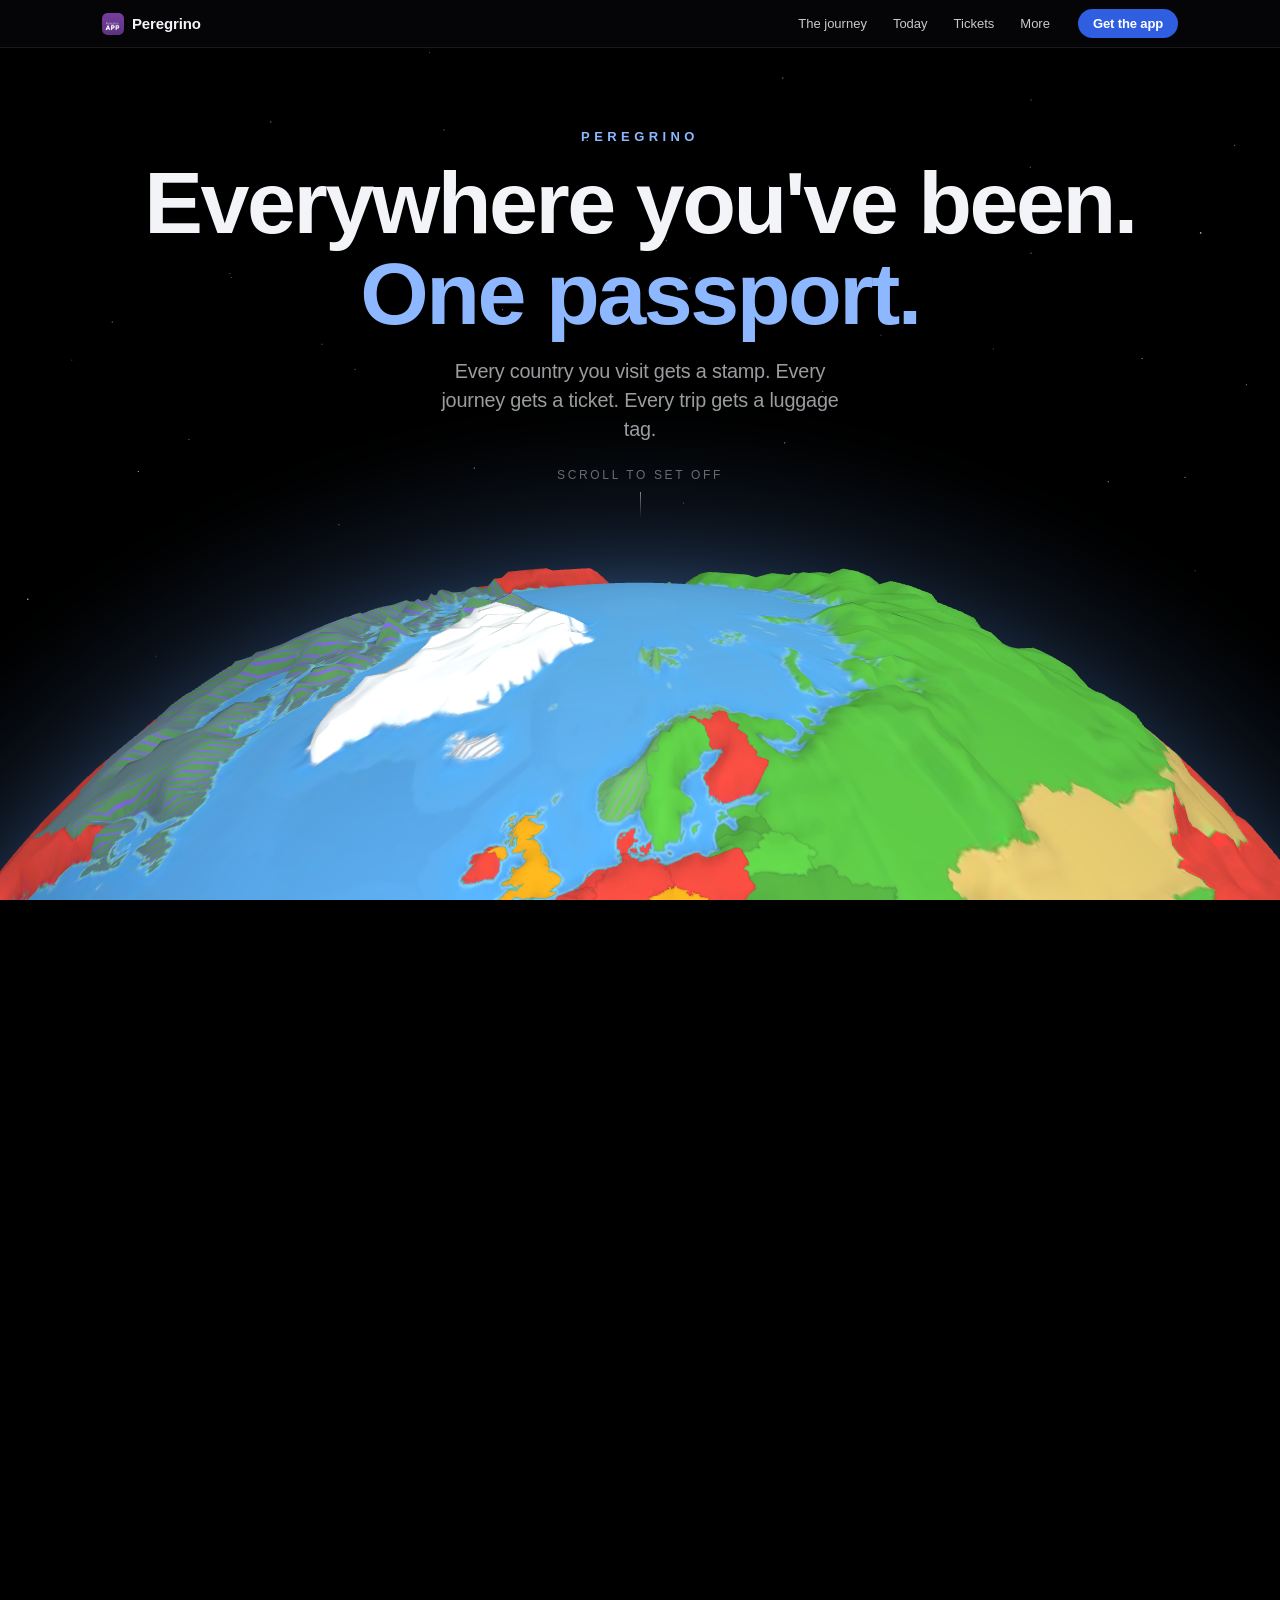
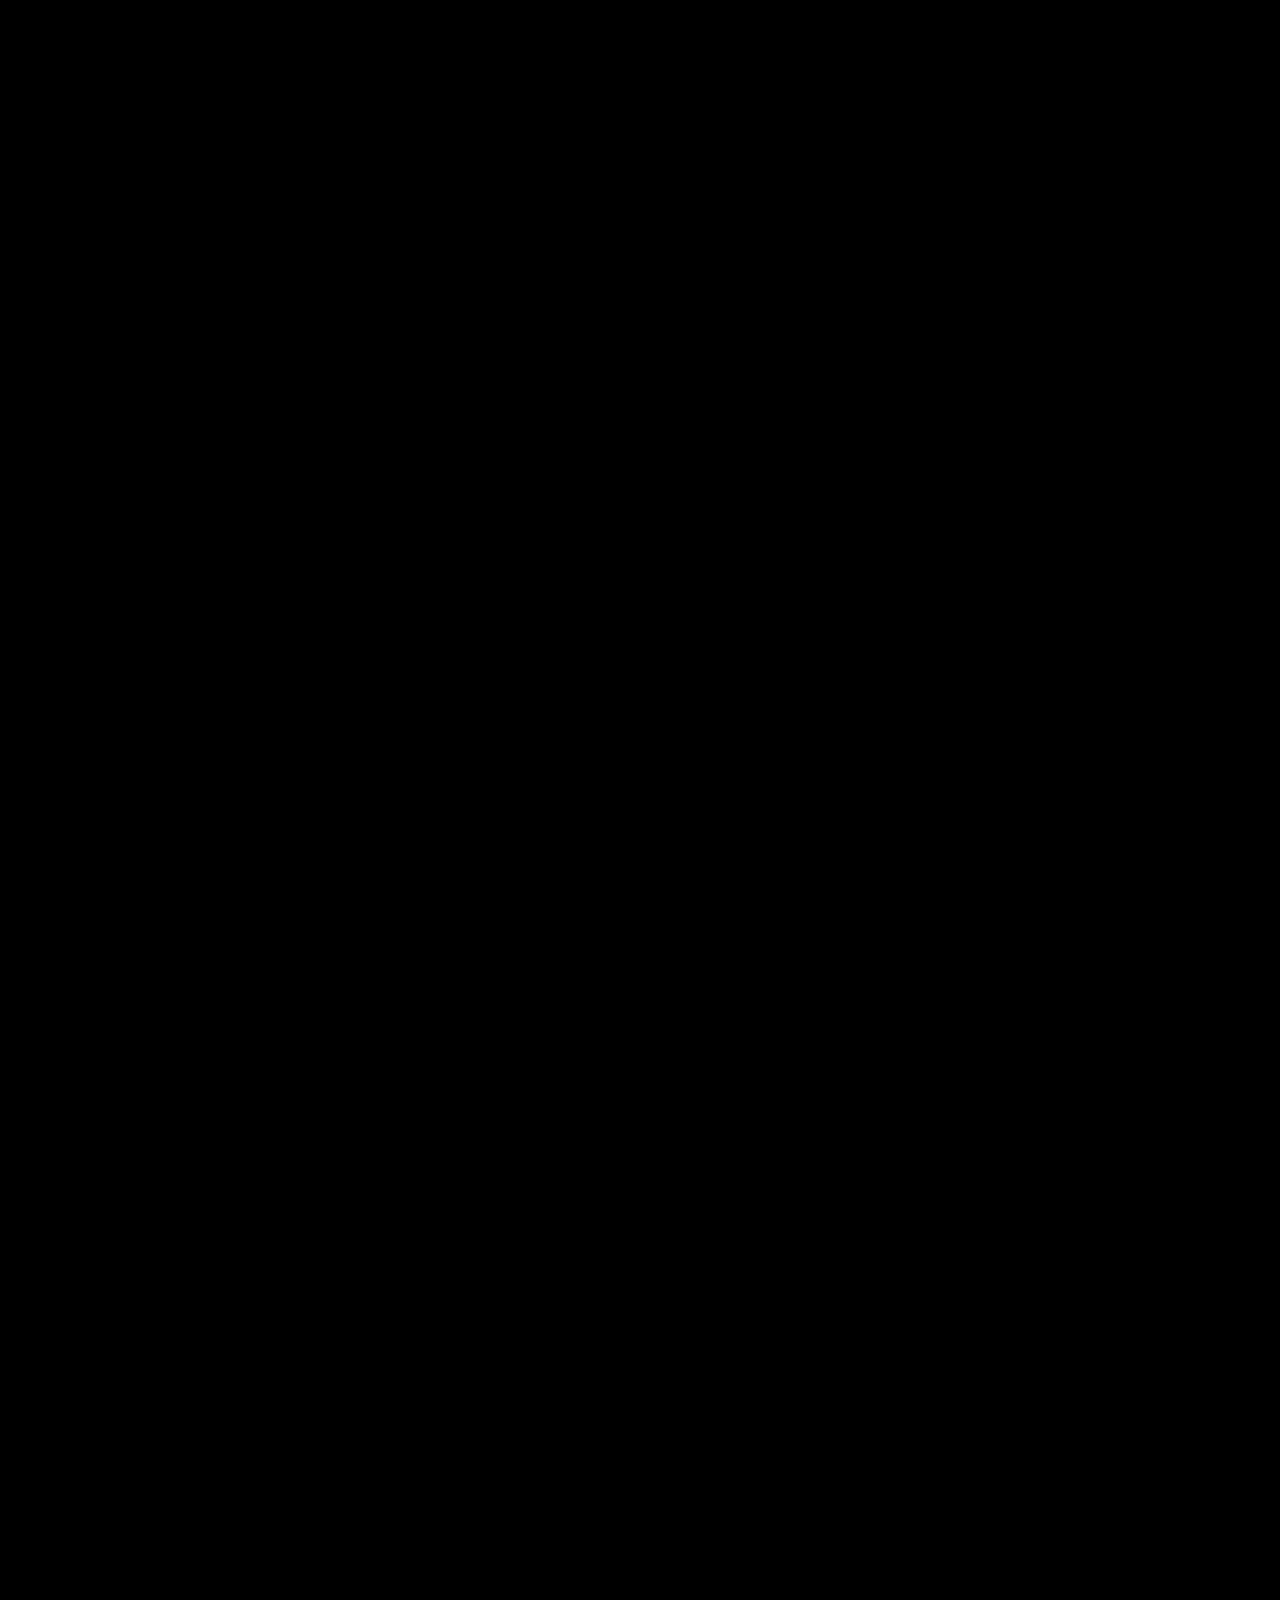
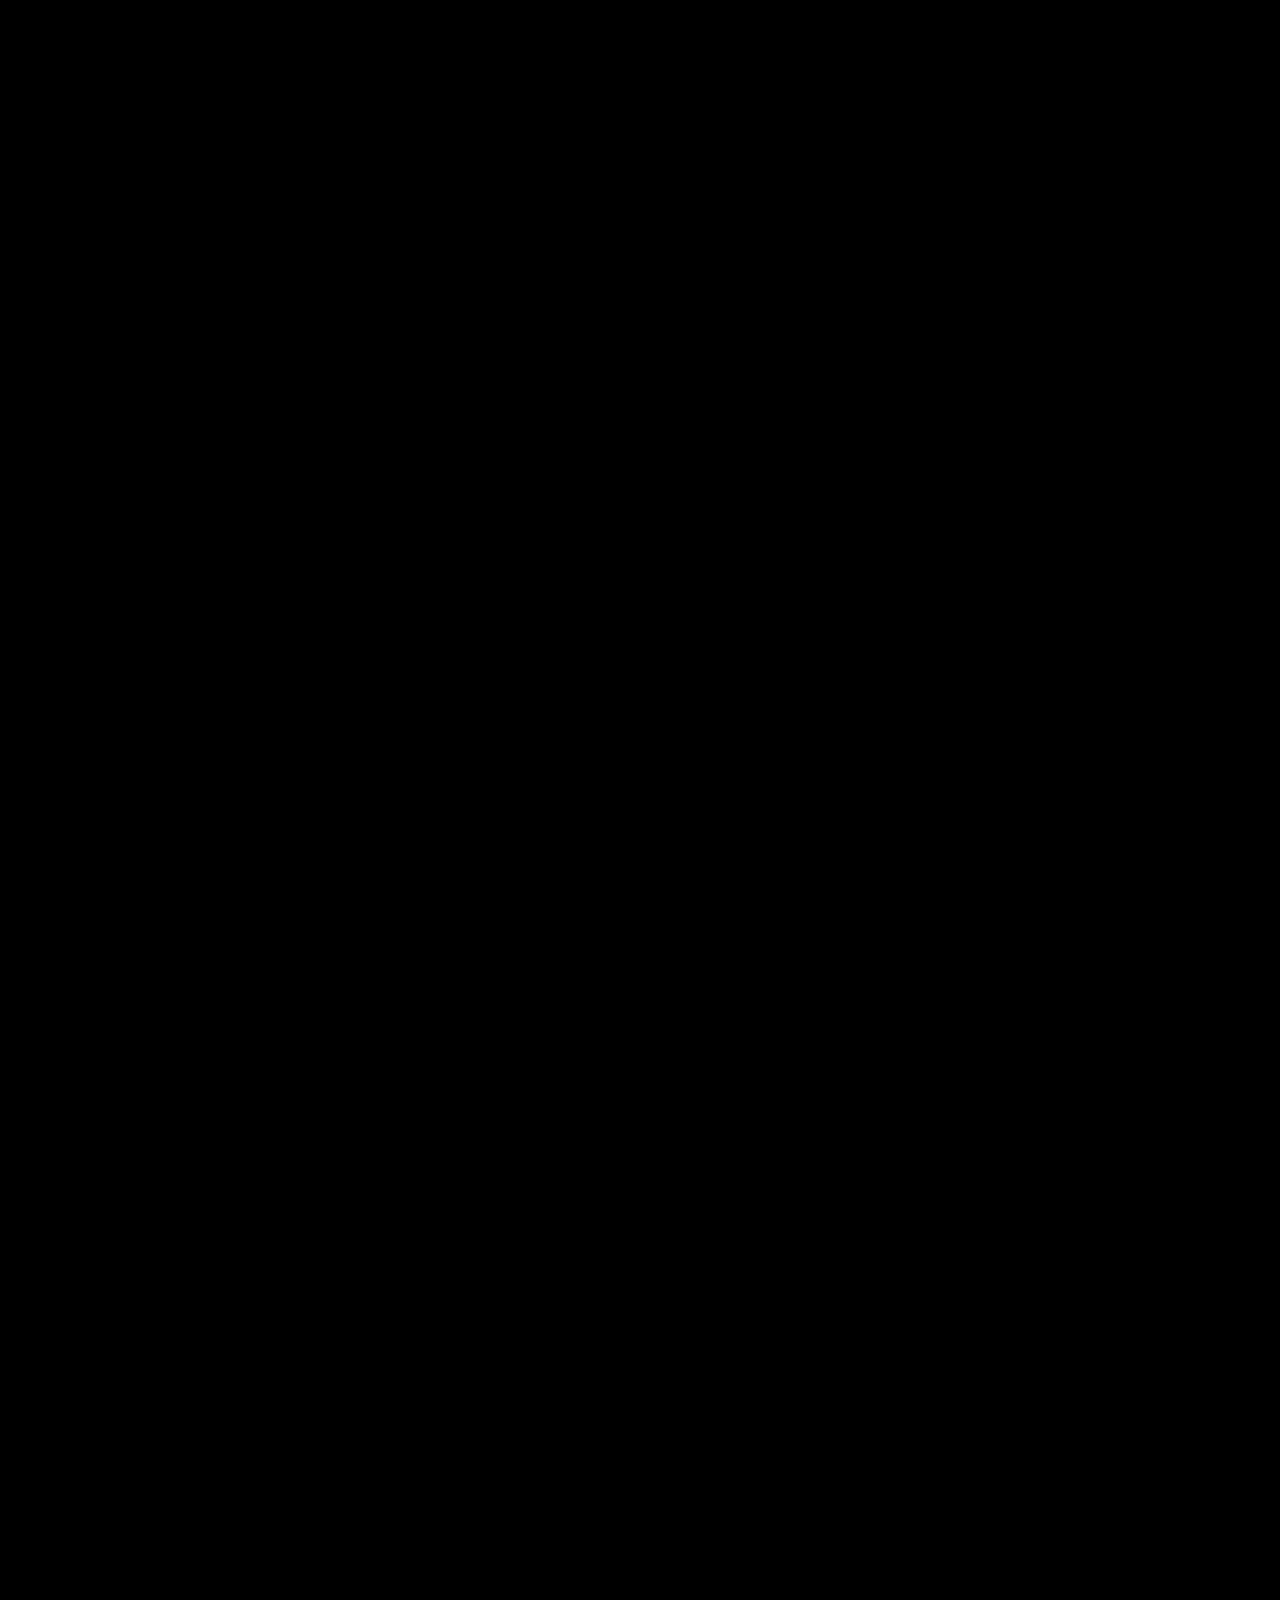
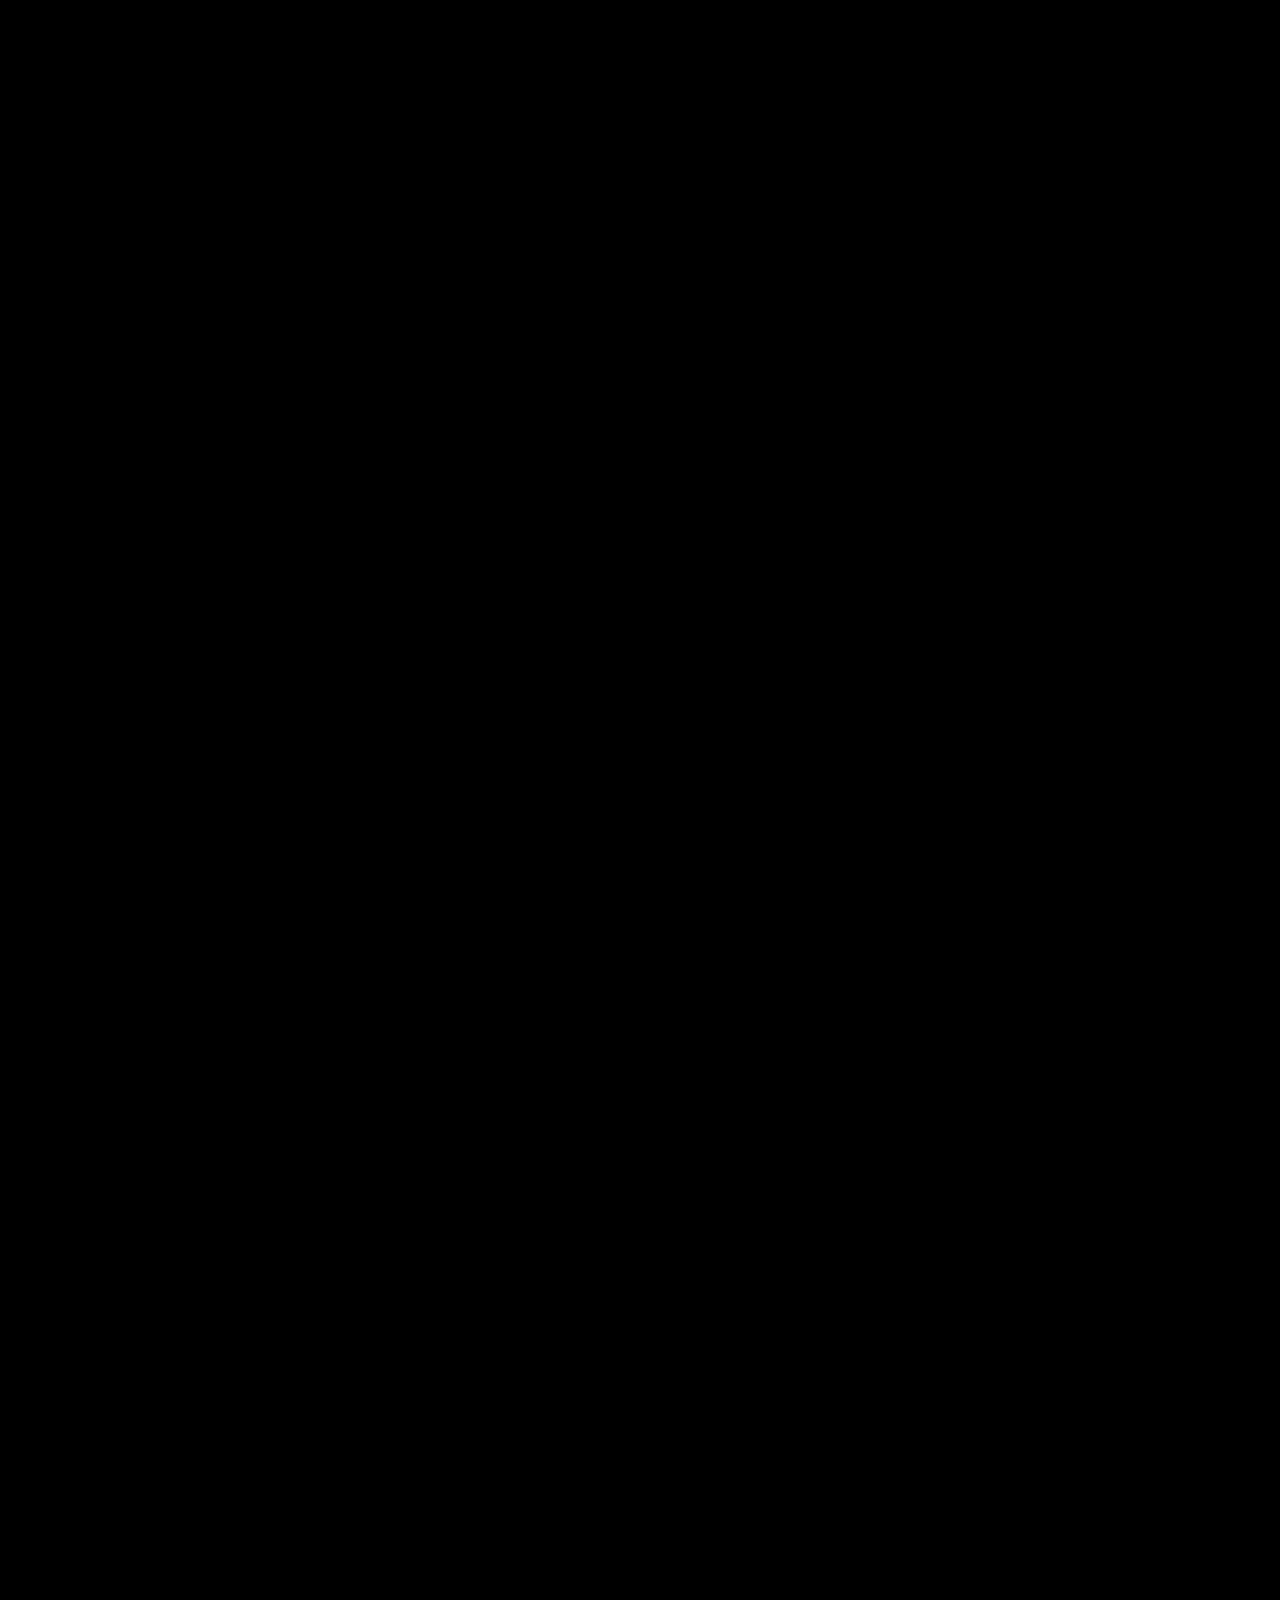
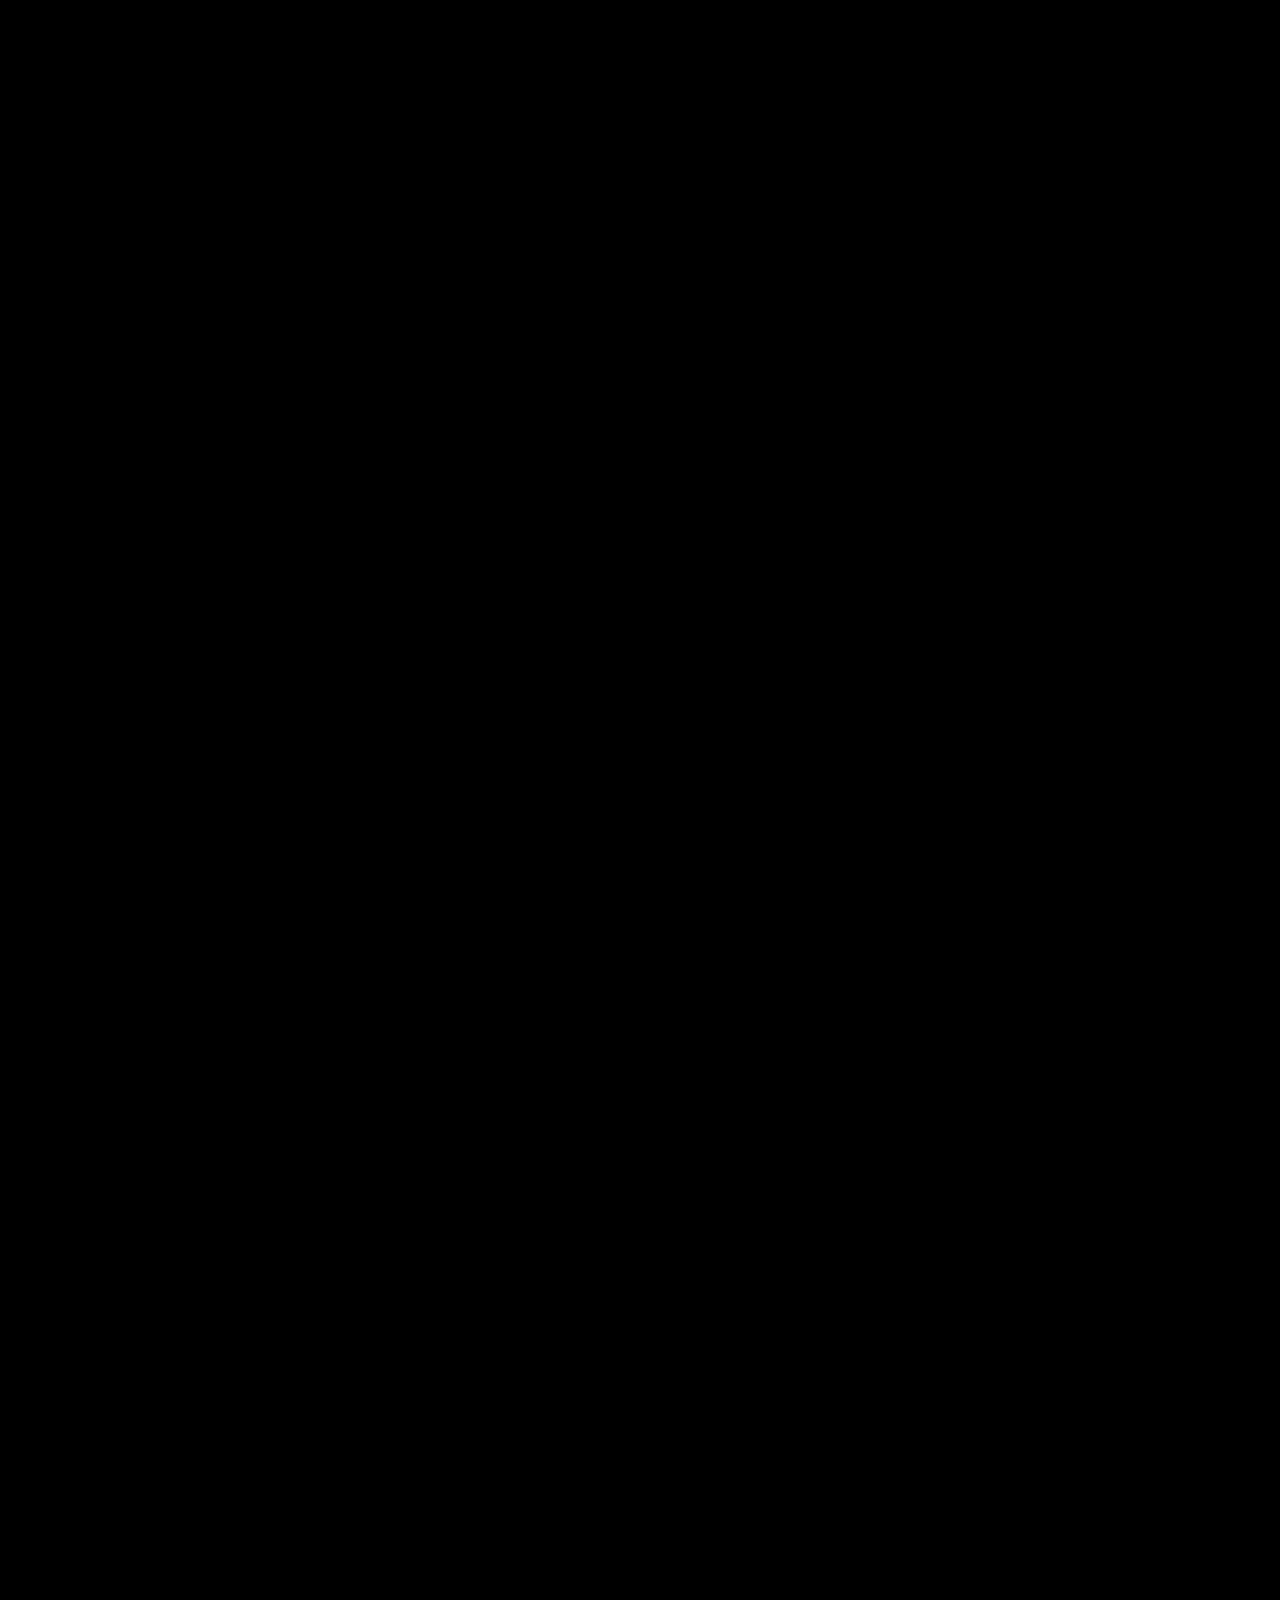
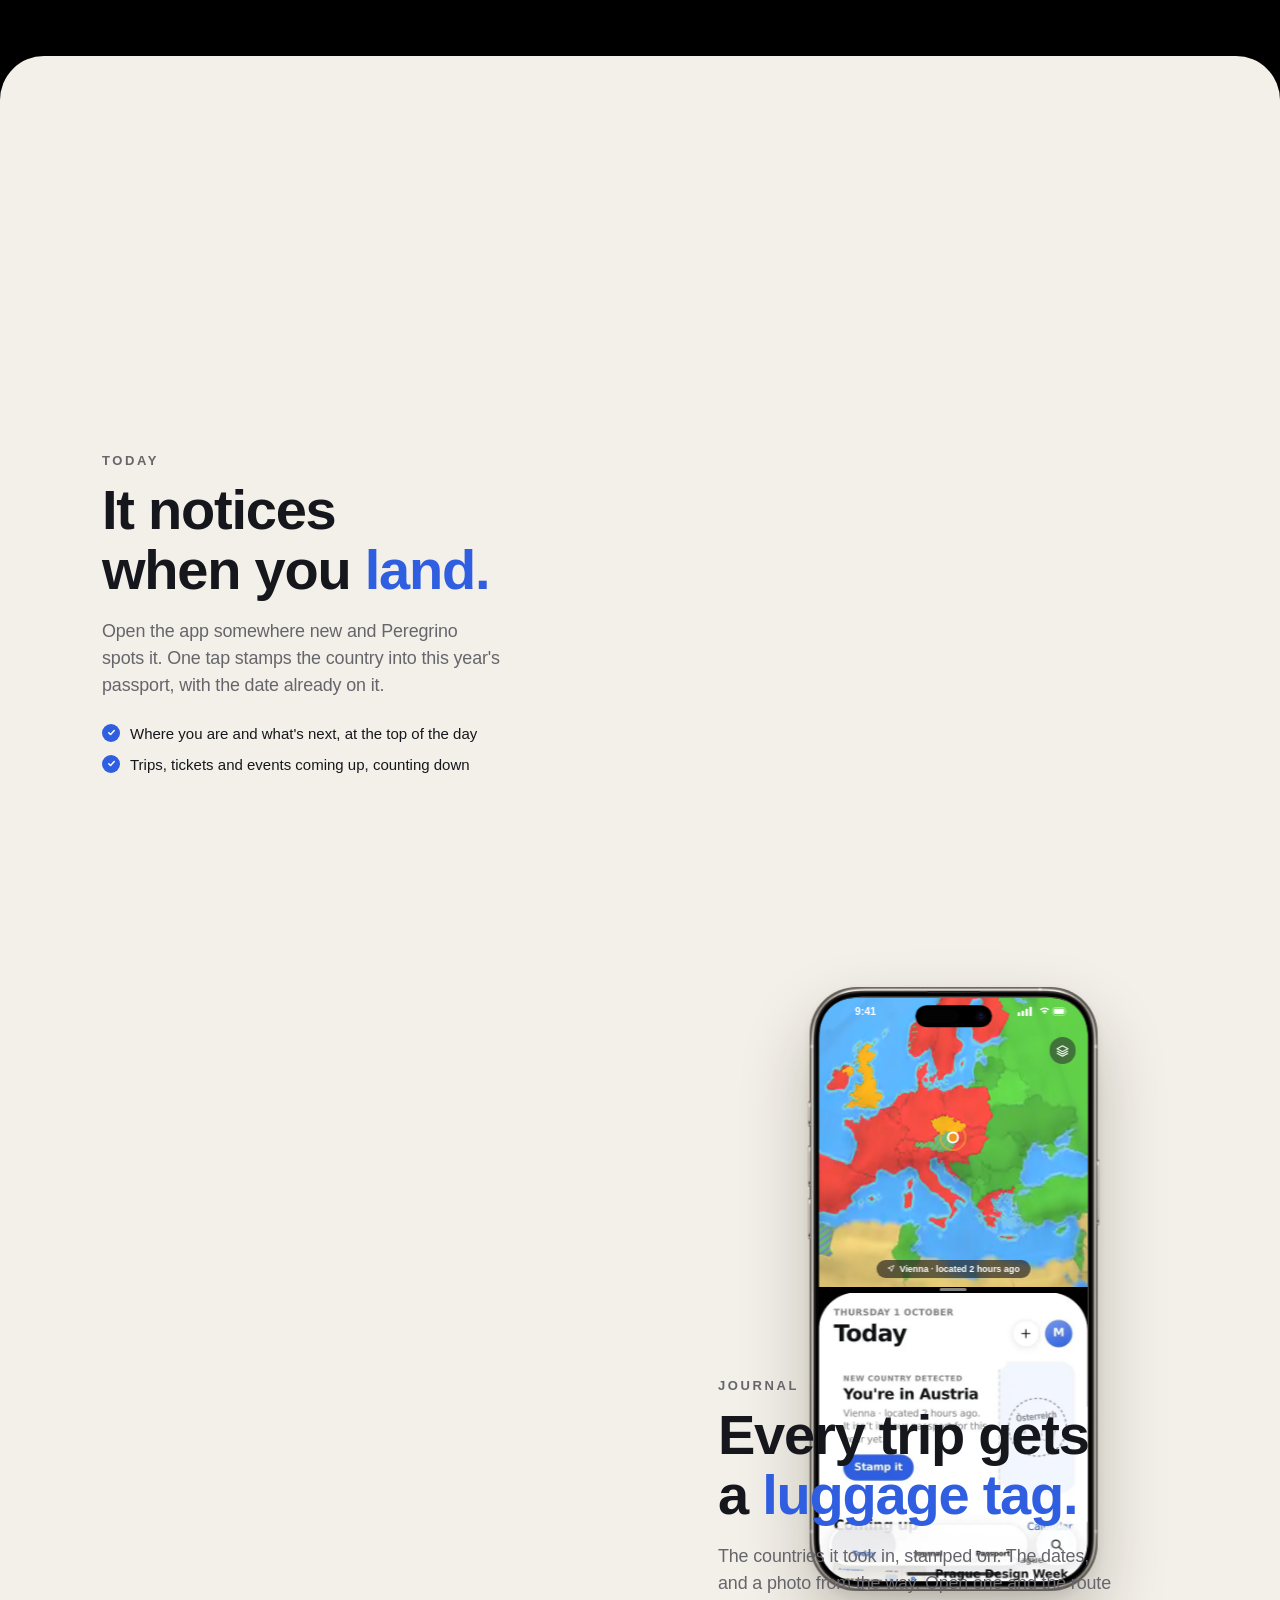
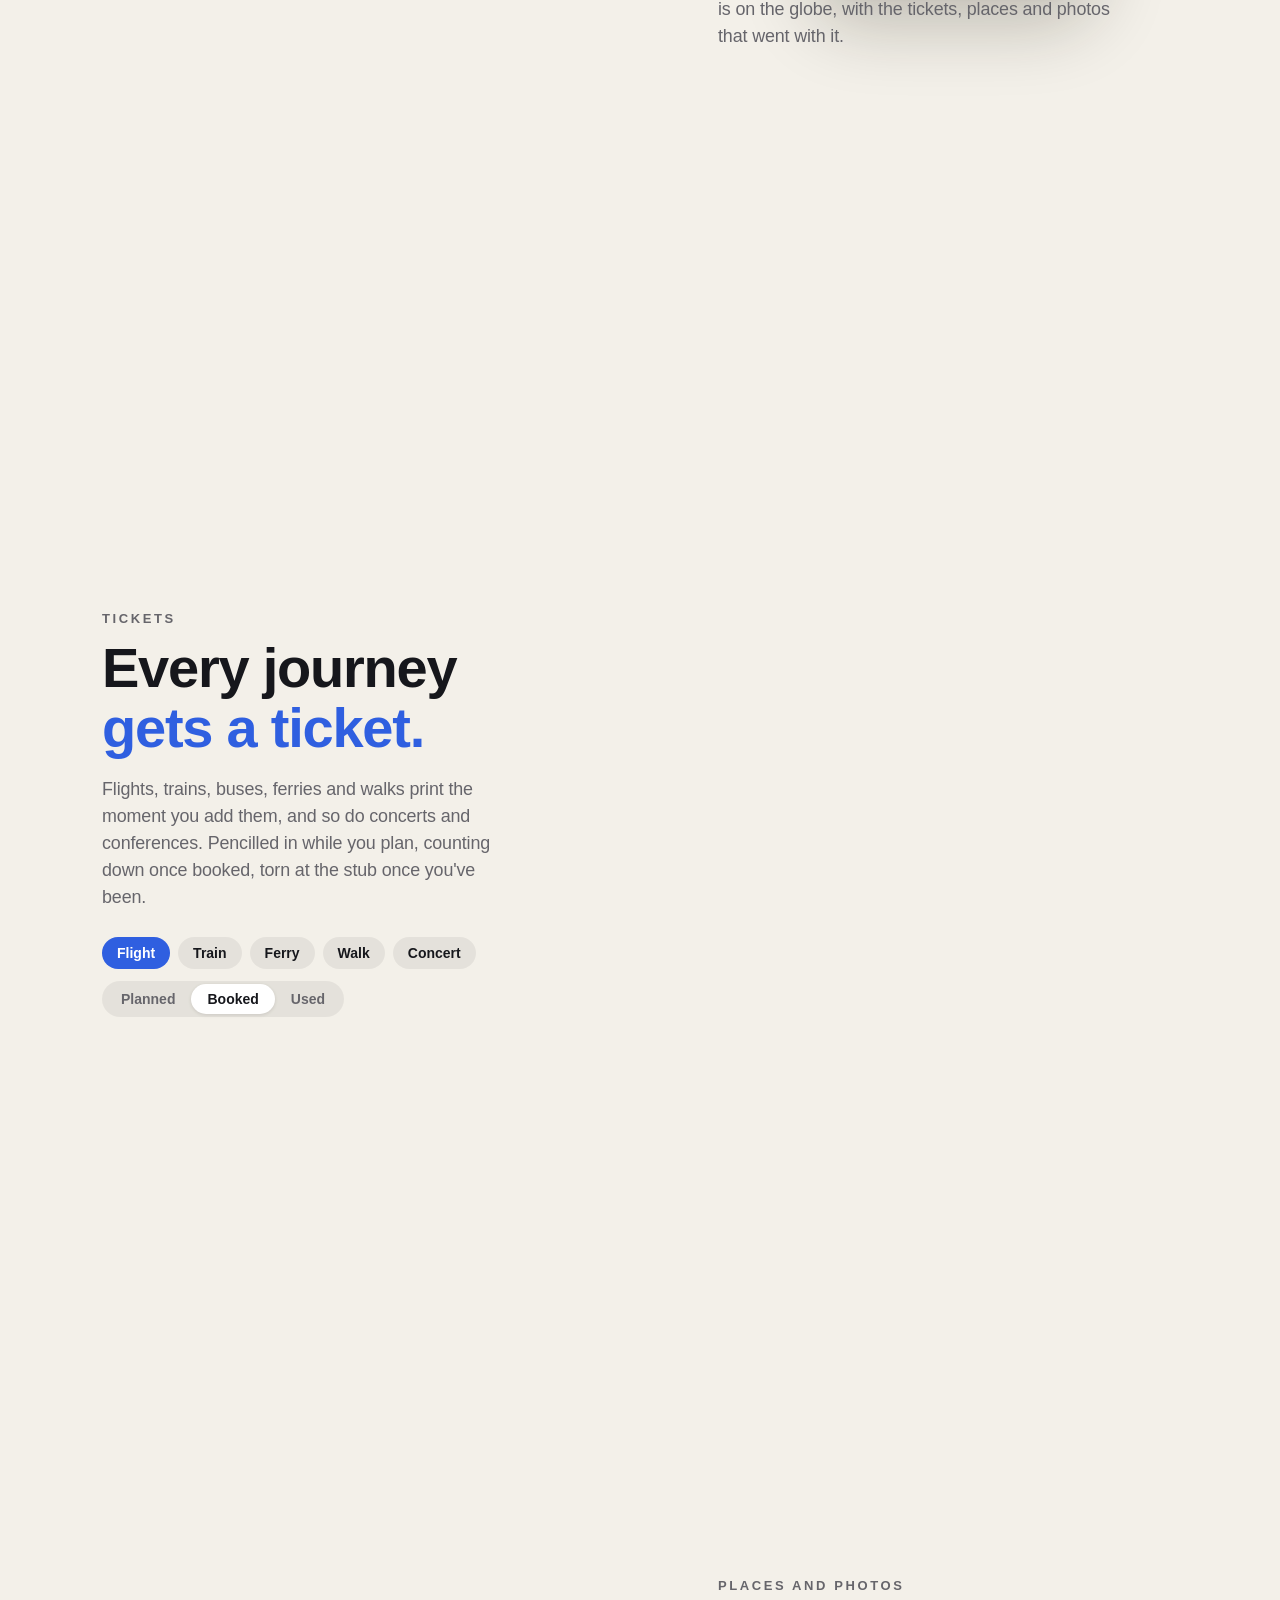
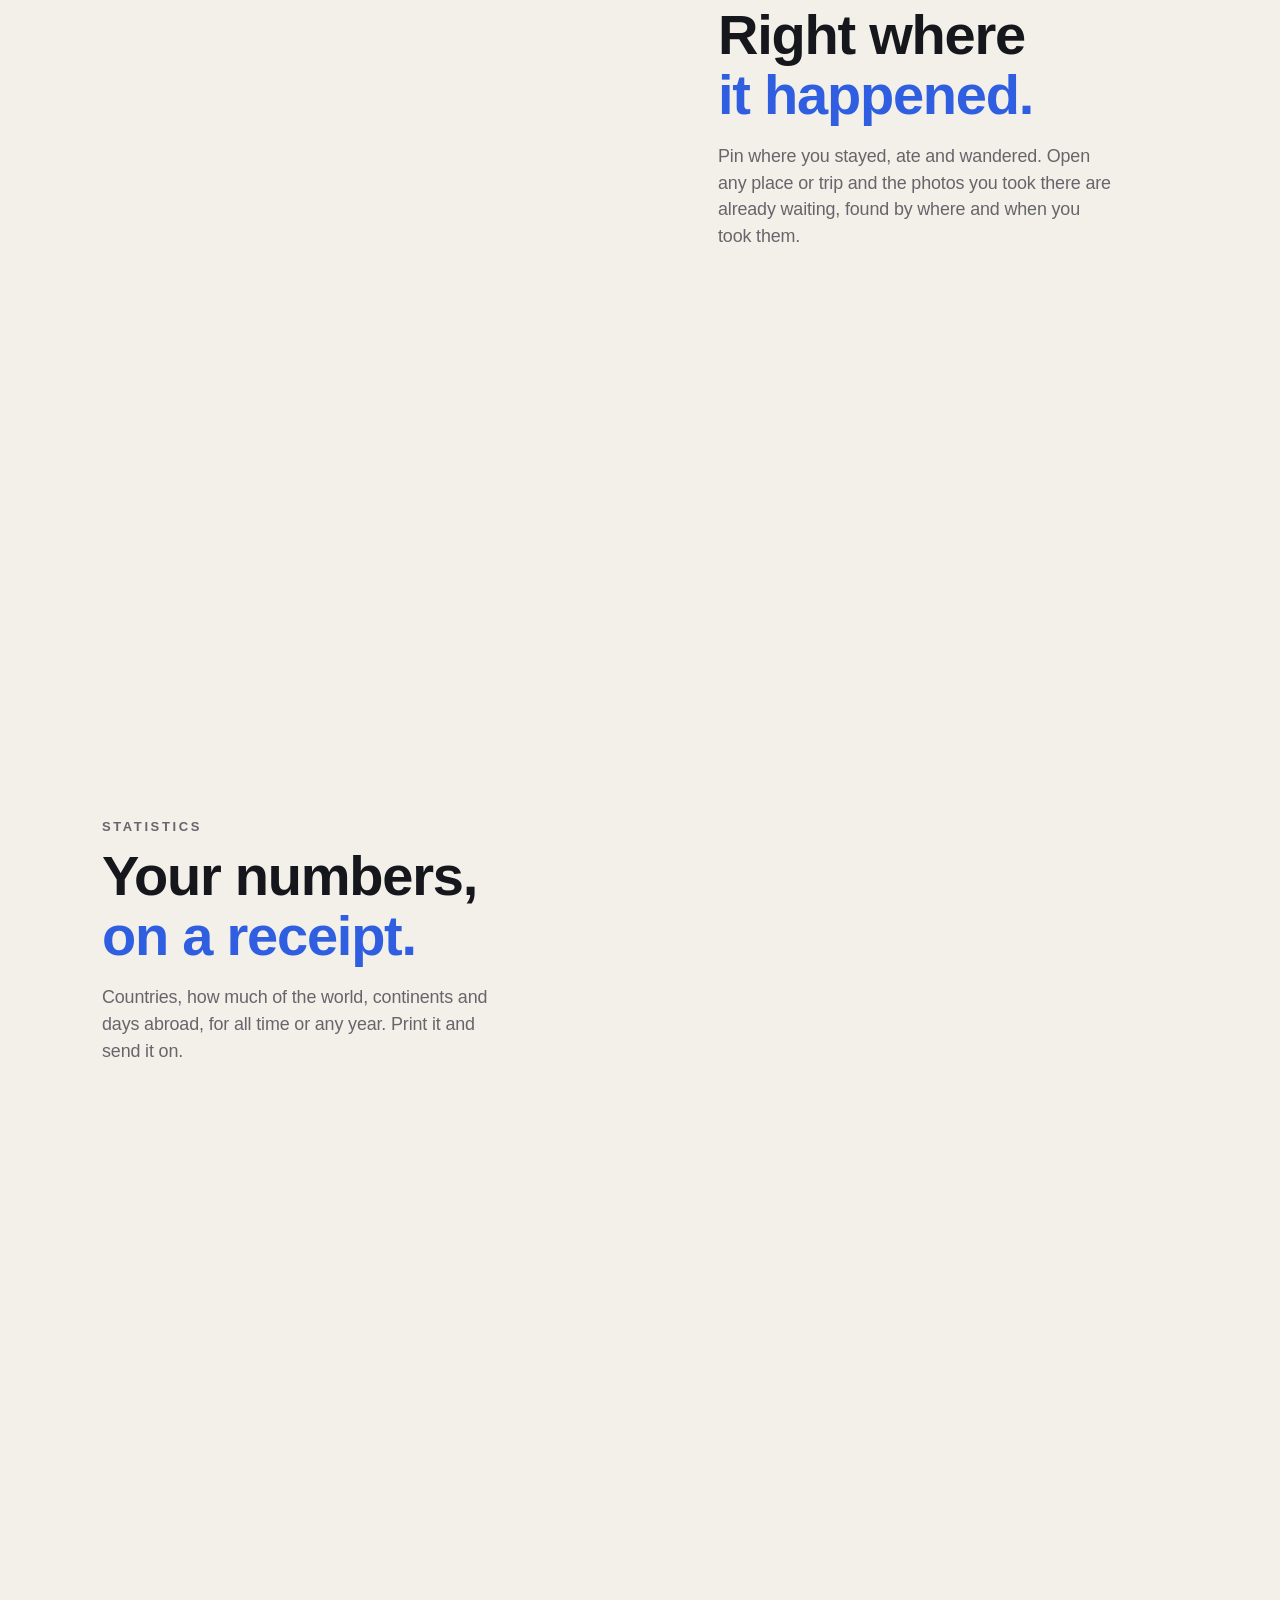
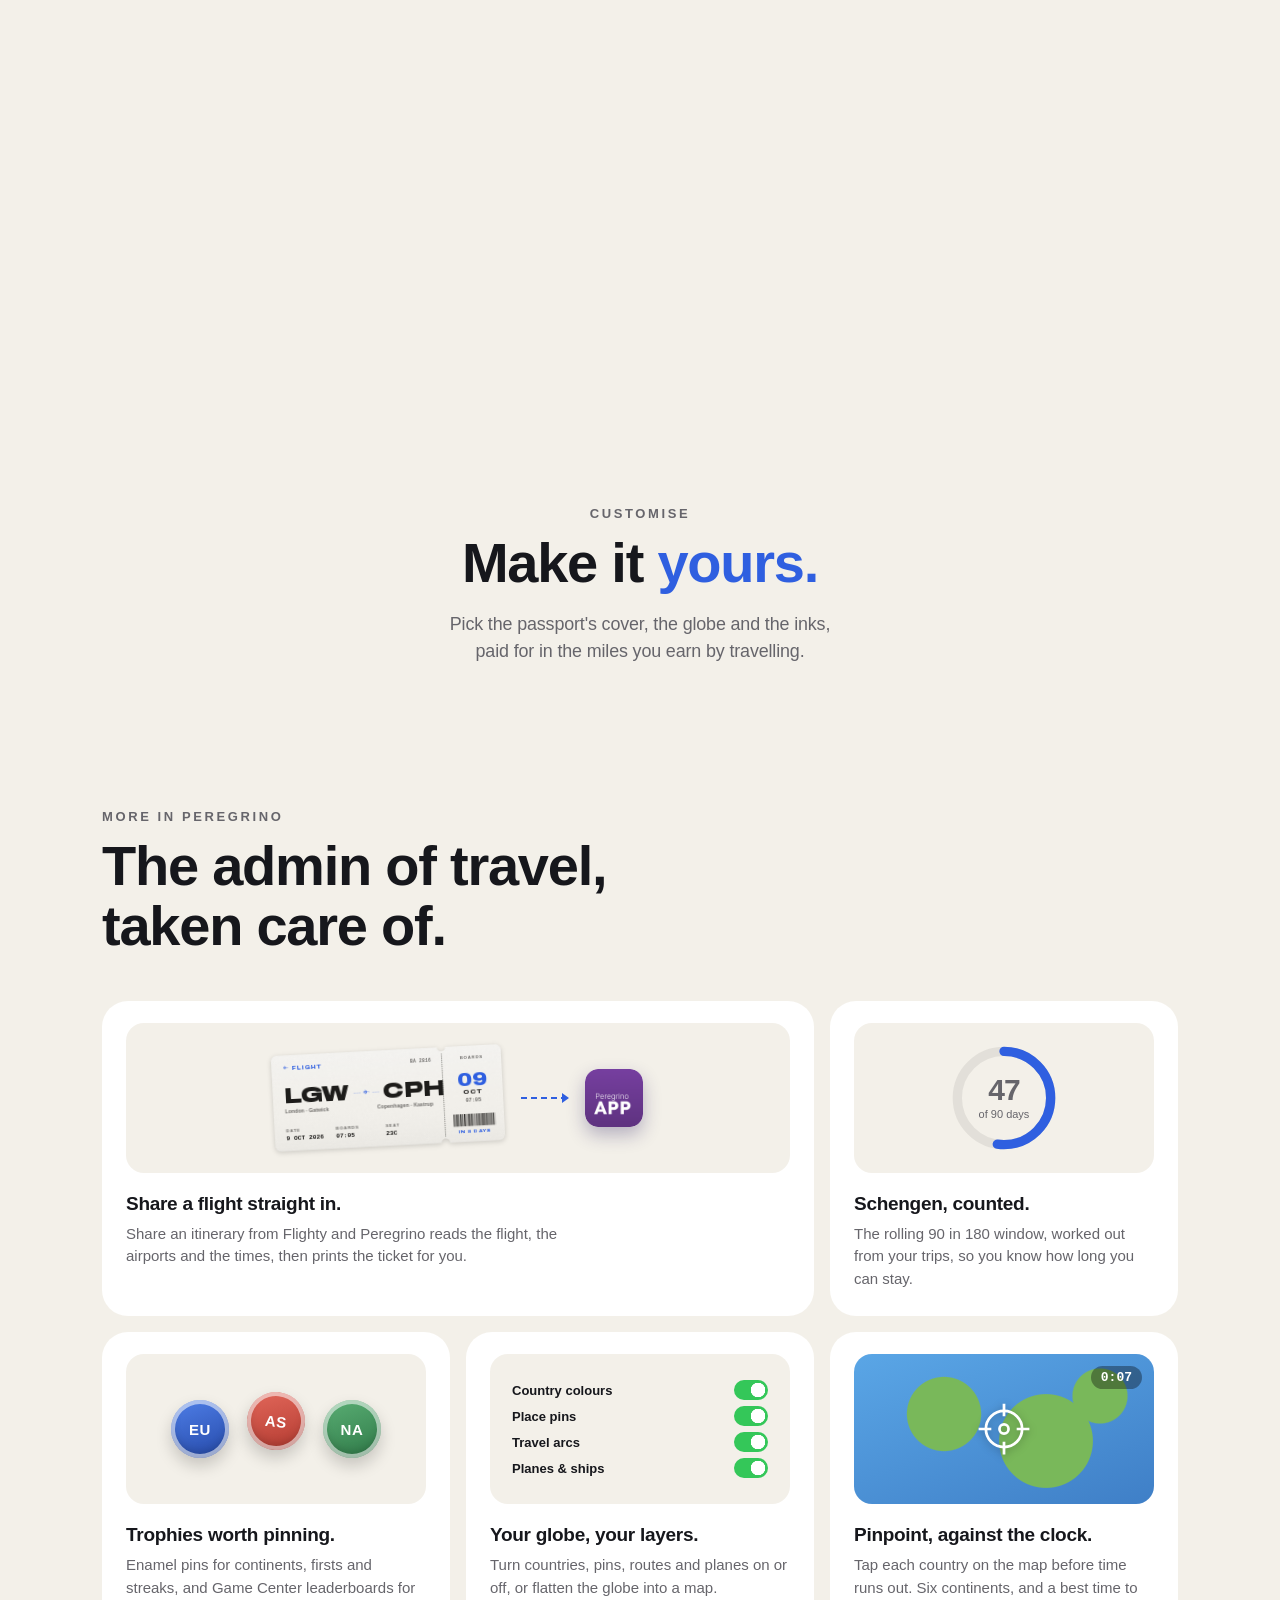
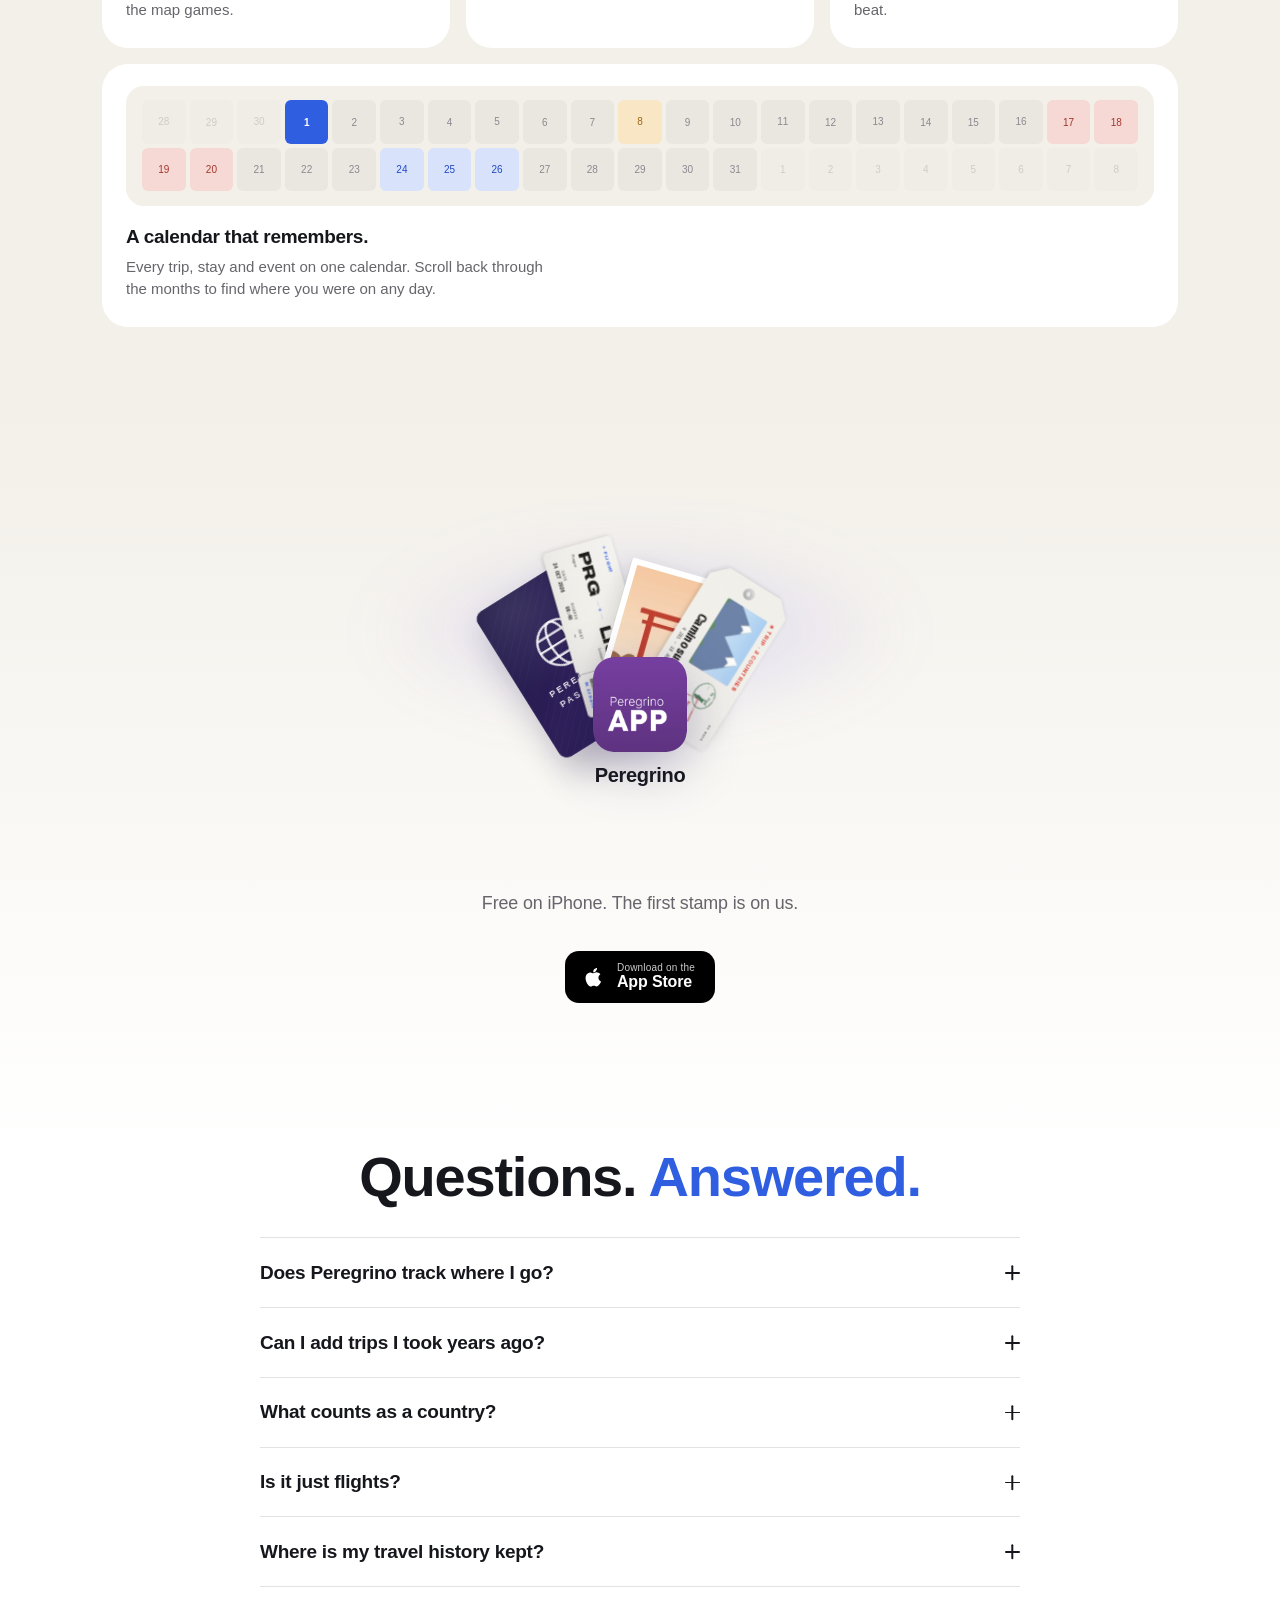
==== commit c8108384: "Peregrino: the app's own globe, a passport ending and a travelling phone The globe is now a WebGL po" ====
--- a/peregrino/index.html
+++ b/peregrino/index.html
@@ -4,29 +4,18 @@
 <meta charset="utf-8">
 <meta name="viewport" content="width=device-width, initial-scale=1, viewport-fit=cover">
 <title>Peregrino · Everywhere you've been, in one passport</title>
-<meta name="description" content="Peregrino is the travel journal for iPhone. Every country you visit gets a stamp, every journey gets a ticket, and your trips become postcards.">
-<meta name="theme-color" content="#05070d">
+<meta name="description" content="Peregrino is the travel journal for iPhone. Every country you visit gets a stamp, every journey gets a ticket, and every trip gets a luggage tag.">
+<meta name="theme-color" content="#000000">
 <meta property="og:title" content="Peregrino · Everywhere you've been, in one passport">
 <meta property="og:description" content="The travel journal that stamps your passport for you.">
 <meta property="og:type" content="website">
 <link rel="icon" href="assets/favicon.png" type="image/png" sizes="64x64">
 <link rel="apple-touch-icon" href="assets/app-icon.png">
+<link rel="preload" href="assets/fonts/archivo-latin.woff2" as="font" type="font/woff2" crossorigin>
+<link rel="stylesheet" href="artifacts.css">
 <link rel="stylesheet" href="styles.css">
 </head>
 <body>
-
-<!-- one shared ink filter: every stamp on the page is drawn through it -->
-<svg width="0" height="0" style="position:absolute" aria-hidden="true">
-  <defs>
-    <filter id="ink" x="-10%" y="-10%" width="120%" height="120%">
-      <feTurbulence type="fractalNoise" baseFrequency="1.1" numOctaves="2" seed="4" result="grain"/>
-      <feDisplacementMap in="SourceGraphic" in2="grain" scale="2.2" xChannelSelector="R" yChannelSelector="G" result="rough"/>
-      <feTurbulence type="fractalNoise" baseFrequency=".09" numOctaves="3" seed="11" result="blot"/>
-      <feColorMatrix in="blot" type="matrix" values="0 0 0 0 0  0 0 0 0 0  0 0 0 0 0  0 0 0 -2.6 2.15" result="mask"/>
-      <feComposite in="rough" in2="mask" operator="in"/>
-    </filter>
-  </defs>
-</svg>
 
 <!-- ───────────────────────── nav ───────────────────────── -->
 <header class="nav" id="nav">
@@ -36,9 +25,9 @@
       Peregrino
     </a>
     <nav class="nav-links" aria-label="Primary">
-      <a href="#passport">Passport</a>
+      <a href="#story">The journey</a>
+      <a href="#today">Today</a>
       <a href="#tickets">Tickets</a>
-      <a href="#journal">Journal</a>
       <a href="#more">More</a>
     </nav>
     <a class="btn btn-sm" href="#get">Get the app</a>
@@ -47,58 +36,62 @@
 
 <main id="top">
 
-  <!-- ─────────────────── hero + the journey ───────────────────
-       One scroll-scrubbed run: the globe rises, flies a year of trips
-       (each country filling in as it is reached), then shrinks into the
-       phone's own globe. Everything is a function of scroll progress. -->
+  <!-- ─────────────────── the journey ───────────────────
+       One scroll-scrubbed run. The globe rises out of the bottom of the
+       hero and follows a summer of travel: a drive, flights, the Camino
+       on foot and a train, each new country painted as you cross into it.
+       Then a closed passport comes up, the globe settles onto its cover,
+       the cover swings open under it and the globe unrolls into the map
+       on the data page; the trip's stamps land, and the phone comes to
+       sit beside it. -->
   <section class="story" id="story">
     <div class="story-track">
       <div class="story-stage" id="stage">
 
         <canvas class="sky" id="sky" aria-hidden="true"></canvas>
+
+        <!-- the passport, built by app.js: comes up closed at the end and opens under the globe -->
+        <div class="pass" id="pass" aria-hidden="true"></div>
+
         <canvas class="globe" id="globe" aria-hidden="true"></canvas>
+        <canvas class="over" id="over" aria-hidden="true"></canvas>
 
         <div class="hero-copy" id="heroCopy">
           <p class="eyebrow">Peregrino</p>
           <h1 class="h1">Everywhere you've been.<br><span class="hl">One passport.</span></h1>
-          <p class="sub">Every country you visit gets a stamp. Every journey gets a ticket. Your trips become postcards.</p>
+          <p class="sub">Every country you visit gets a stamp. Every journey gets a ticket. Every trip gets a luggage tag.</p>
           <div class="hero-scrollhint" aria-hidden="true">
-            <span>Scroll to take off</span>
+            <span>Scroll to set off</span>
             <span class="hint-line"></span>
           </div>
         </div>
 
-        <!-- the instruments while the journey plays -->
+        <div class="hud-shade" id="hudShade" aria-hidden="true"></div>
         <div class="hud" id="hud" aria-hidden="true">
-          <div class="hud-stat"><b id="hudCountries">0</b><span>countries</span></div>
-          <div class="hud-stat"><b id="hudWorld">0%</b><span>of the world</span></div>
-          <div class="hud-stat"><b id="hudKm">0</b><span>km flown</span></div>
-        </div>
-        <div class="leg" id="leg" aria-hidden="true">
-          <svg viewBox="0 0 24 24"><path d="M21 16v-2l-8-5V3.5a1.5 1.5 0 0 0-3 0V9l-8 5v2l8-2.5V19l-2 1.5V22l3.5-1 3.5 1v-1.5L13 19v-5.5z"/></svg>
-          <span id="legText">Prague</span>
-        </div>
+          <div class="hud-stat"><b id="hudCountries">26</b><span>countries</span></div>
+          <div class="hud-stat"><b id="hudWorld">10%</b><span>of the world</span></div>
+          <div class="hud-stat"><b id="hudKm">0</b><span>km this summer</span></div>
+        </div>
+        <div class="leg" id="leg" aria-hidden="true"><span class="leg-glyph" id="legGlyph"></span><span id="legText">Prague</span></div>
         <div class="stamp-pop" id="stampPop" aria-hidden="true"></div>
 
-        <!-- the phone the globe lands in -->
+        <!-- the phone that ends up beside the passport -->
         <div class="phone-wrap" id="phoneWrap" aria-hidden="true">
-          <div class="phone-glow"></div>
           <div class="phone-screen">
-            <img class="phone-shot" src="assets/screens/stats.jpg" alt="" width="590" height="1278">
+            <img class="phone-shot" src="assets/screens/passport.jpg" alt="" width="590" height="1278">
           </div>
           <img class="phone-frame" src="assets/phone-frame.webp" alt="" width="1470" height="3000">
+        </div>
+
+        <div class="story-outro" id="storyOutro">
+          <h2 class="h2">Every trip ends up<br><span class="hl">in your passport.</span></h2>
+          <p class="sub sub-tight">Stamped as you cross the border, counted on the data page, and kept on your iPhone.</p>
         </div>
 
         <div class="nudge" id="nudge" aria-hidden="true">
           <span>Keep scrolling</span>
           <svg viewBox="0 0 16 16"><path d="M8 2.4v10.4M3.4 8.2 8 12.8l4.6-4.6"/></svg>
         </div>
-
-        <div class="story-outro" id="storyOutro">
-          <h2 class="h2">A whole life of travel,<br><span class="hl">in your pocket.</span></h2>
-          <p class="sub sub-tight">Countries, trips, tickets and the photos in between. Filed as you go.</p>
-        </div>
-
       </div>
     </div>
   </section>
@@ -106,250 +99,90 @@
   <!-- ─────────────────── paper body ─────────────────── -->
   <div class="paper">
 
-    <!-- Today: the app noticing you've landed -->
-    <section class="feature" id="today">
-      <div class="feature-copy reveal">
-        <p class="kicker">Today</p>
-        <h2 class="h2">It notices<br>when you <span class="hl">land.</span></h2>
-        <p class="body">Open the app somewhere new and Peregrino spots it. One tap stamps the country into this year's passport, with the date already on it.</p>
-        <ul class="ticks">
-          <li>Where you are and what's next, at the top of the day</li>
-          <li>Trips, tickets and events coming up, counting down</li>
-        </ul>
-      </div>
-      <div class="feature-art reveal">
-        <div class="scene scene-today" id="todayScene">
-          <div class="device">
-            <div class="device-screen">
-              <img class="device-still" src="assets/screens/today.jpg" alt="The Peregrino Today screen, with Austria waiting to be stamped" width="590" height="1278" loading="lazy">
+    <!-- ─────────── the tour ───────────
+         One phone, pinned while the blades scroll past, crossing from side
+         to side to sit opposite each one. Each stop changes what it shows
+         and brings out the thing the app prints for it. -->
+    <section class="tour" id="tour">
+      <div class="tour-stage" aria-hidden="true">
+        <div class="tour-rig" id="rig">
+          <div class="tour-back" id="artsBack"></div>
+          <div class="device tour-phone" id="tourPhone">
+            <div class="device-screen" id="tourScreen"></div>
+            <img class="device-frame" src="assets/phone-frame.webp" alt="" width="1470" height="3000">
+          </div>
+          <div class="tour-front" id="artsFront"></div>
+        </div>
+      </div>
+
+      <div class="tour-stops">
+        <article class="stop" id="today" data-side="right" data-screen="today">
+          <div class="stop-copy">
+            <p class="kicker">Today</p>
+            <h2 class="h2">It notices<br>when you <span class="hl">land.</span></h2>
+            <p class="body">Open the app somewhere new and Peregrino spots it. One tap stamps the country into this year's passport, with the date already on it.</p>
+            <ul class="ticks">
+              <li>Where you are and what's next, at the top of the day</li>
+              <li>Trips, tickets and events coming up, counting down</li>
+            </ul>
+          </div>
+        </article>
+
+        <article class="stop" id="journal" data-side="left" data-screen="journal">
+          <div class="stop-copy">
+            <p class="kicker">Journal</p>
+            <h2 class="h2">Every trip gets<br>a <span class="hl">luggage tag.</span></h2>
+            <p class="body">The countries it took in, stamped on. The dates, and a photo from the way. Open one and the route is on the globe, with the tickets, places and photos that went with it.</p>
+          </div>
+        </article>
+
+        <article class="stop" id="tickets" data-side="right" data-screen="tickets">
+          <div class="stop-copy">
+            <p class="kicker">Tickets</p>
+            <h2 class="h2">Every journey<br><span class="hl">gets a ticket.</span></h2>
+            <p class="body">Flights, trains, buses, ferries and walks print the moment you add them, and so do concerts and conferences. Pencilled in while you plan, counting down once booked, torn at the stub once you've been.</p>
+            <div class="chips" role="group" aria-label="What to print" id="ticketKinds">
+              <button class="chip" type="button" data-kind="flight" aria-pressed="true">Flight</button>
+              <button class="chip" type="button" data-kind="train" aria-pressed="false">Train</button>
+              <button class="chip" type="button" data-kind="ferry" aria-pressed="false">Ferry</button>
+              <button class="chip" type="button" data-kind="walk" aria-pressed="false">Walk</button>
+              <button class="chip" type="button" data-kind="concert" aria-pressed="false">Concert</button>
             </div>
-            <img class="device-frame" src="assets/phone-frame.webp" alt="" width="1470" height="3000">
-          </div>
-          <div class="detect" aria-hidden="true">
-            <p class="detect-k">New country detected</p>
-            <p class="detect-t">You're in Austria</p>
-            <p class="detect-s">Vienna · located 2 hours ago</p>
-            <span class="detect-btn">Stamp it</span>
-          </div>
-          <div class="detect-stamp" id="todayStamp" aria-hidden="true"></div>
-        </div>
+            <div class="seg" role="radiogroup" aria-label="Ticket state" id="ticketState">
+              <button type="button" role="radio" aria-checked="false" data-state="planned">Planned</button>
+              <button type="button" role="radio" aria-checked="true" data-state="booked">Booked</button>
+              <button type="button" role="radio" aria-checked="false" data-state="used">Used</button>
+            </div>
+          </div>
+        </article>
+
+        <article class="stop" id="places" data-side="left" data-screen="place">
+          <div class="stop-copy">
+            <p class="kicker">Places and photos</p>
+            <h2 class="h2">Right where<br><span class="hl">it happened.</span></h2>
+            <p class="body">Pin where you stayed, ate and wandered. Open any place or trip and the photos you took there are already waiting, found by where and when you took them.</p>
+          </div>
+        </article>
+
+        <article class="stop stop-short" id="stats" data-side="right" data-screen="stats">
+          <div class="stop-copy">
+            <p class="kicker">Statistics</p>
+            <h2 class="h2">Your numbers,<br><span class="hl">on a receipt.</span></h2>
+            <p class="body">Countries, how much of the world, continents and days abroad, for all time or any year. Print it and send it on.</p>
+          </div>
+        </article>
+
+        <article class="stop stop-centre" id="customise" data-side="centre" data-screen="customize">
+          <div class="stop-copy">
+            <p class="kicker">Customise</p>
+            <h2 class="h2">Make it <span class="hl">yours.</span></h2>
+            <p class="body">Pick the passport's cover, the globe and the inks, paid for in the miles you earn by travelling.</p>
+          </div>
+        </article>
       </div>
     </section>
 
-    <!-- ─────────── the passport: second scroll-scrubbed run ───────────
-         The book is closed, opens on the data page, turns a leaf and the
-         stamps land on the spread one at a time. -->
-    <section class="pp" id="passport">
-      <div class="pp-track">
-        <div class="pp-stage">
-          <div class="pp-copy">
-            <p class="kicker">Passport</p>
-            <div class="pp-lines">
-              <div class="pp-line is-on" data-beat="0">
-                <h2 class="h2">Issued the moment<br><span class="hl">you open the app.</span></h2>
-                <p class="body">Your own Peregrino passport, in your name. Pick the cover, the ink and the pages.</p>
-              </div>
-              <div class="pp-line" data-beat="1">
-                <h2 class="h2">A data page<br><span class="hl">that keeps count.</span></h2>
-                <p class="body">Countries and territories out of 248, continents, trips, and the corner of the world you keep going back to.</p>
-              </div>
-              <div class="pp-line" data-beat="2">
-                <h2 class="h2">Every country,<br><span class="hl">stamped.</span></h2>
-                <p class="body">Each one inked in its own shape and language, dated the day you got there. Visited, lived, wishlist and planning, all kept apart.</p>
-              </div>
-            </div>
-          </div>
-
-          <div class="pp-art">
-            <div class="book" id="book">
-              <div class="book-body" id="bookBody">
-                <!-- spread underneath everything: the stamps -->
-                <div class="leaf leaf-base leaf-right pg pg-stamps" id="stampsRight"><span class="pg-no">5</span></div>
-                <!-- the turning leaf: visited flags on the front, stamps on the back -->
-                <div class="leaf leaf-turn" id="leafTurn">
-                  <div class="face face-front pg pg-visa">
-                    <p class="pg-head">Visited · Navštíveno · 방문</p>
-                    <div class="flags" id="flags"></div>
-                    <p class="pg-head pg-head-2">Residency</p>
-                    <div class="flags flags-few" id="flagsLived"></div>
-                    <p class="pg-side">Visa · Vizum · 비자</p>
-                    <span class="pg-no">3</span>
-                  </div>
-                  <div class="face face-back pg pg-stamps" id="stampsLeft"><span class="pg-no">4</span></div>
-                </div>
-                <!-- the cover: cover art outside, the data page inside -->
-                <div class="leaf leaf-cover" id="leafCover">
-                  <div class="face face-front cover">
-                    <p class="cover-t">Peregrino</p>
-                    <svg class="cover-mark" viewBox="0 0 64 64" aria-hidden="true">
-                      <circle cx="32" cy="32" r="22"/>
-                      <ellipse cx="32" cy="32" rx="9.5" ry="22"/>
-                      <path d="M10 32h44M13.5 21h37M13.5 43h37"/>
-                    </svg>
-                    <p class="cover-t cover-t-2">Passport</p>
-                    <p class="cover-sub">Passport · Pas · 여권</p>
-                    <span class="cover-chip" aria-hidden="true"></span>
-                  </div>
-                  <div class="face face-back datapage">
-                    <div class="dp-top">
-                      <p class="dp-title">Peregrino Passport</p>
-                      <p class="dp-sub">Passport · Pas · 여권</p>
-                    </div>
-                    <div class="dp-grid">
-                      <div>
-                        <p class="dp-k">Countries &amp; territories</p>
-                        <p class="dp-big"><b id="dpCount">0</b><span> / 248</span><em id="dpPct">(0%)</em></p>
-                        <div class="dp-row">
-                          <div><p class="dp-k">Continents</p><p class="dp-v"><b>3</b><span> / 7</span></p></div>
-                          <div><p class="dp-k">Total trips</p><p class="dp-v"><b id="dpTrips">0</b></p></div>
-                        </div>
-                        <div class="dp-row">
-                          <div><p class="dp-k">Top continent</p><p class="dp-v">Europe</p></div>
-                          <div><p class="dp-k">Member since</p><p class="dp-v">Apr 2026</p></div>
-                        </div>
-                      </div>
-                      <div class="dp-map">
-                        <p class="dp-k">Map · Mapa · 지도</p>
-                        <canvas id="dpMap" width="320" height="180"></canvas>
-                      </div>
-                    </div>
-                    <p class="mrz">P&lt;PGNTRAVELER&lt;&lt;PEREGRINO&lt;&lt;&lt;&lt;&lt;&lt;&lt;&lt;&lt;&lt;&lt;&lt;&lt;&lt;&lt;&lt;&lt;&lt;&lt;&lt;&lt;<br>ISSUED04OCT26&lt;&lt;&lt;32V&lt;&lt;&lt;248T&lt;&lt;&lt;EU&lt;AS&lt;NA&lt;&lt;&lt;&lt;&lt;&lt;&lt;</p>
-                  </div>
-                </div>
-                <!-- left page under the cover once it is open: the inside of the back cover -->
-              </div>
-              <div class="book-shadow" aria-hidden="true"></div>
-            </div>
-            <p class="pp-legend" aria-hidden="true">
-              <span><i class="lg-v"></i>Visited</span>
-              <span><i class="lg-l"></i>Lived</span>
-              <span><i class="lg-w"></i>Wishlist</span>
-              <span><i class="lg-p"></i>Planning</span>
-            </p>
-          </div>
-        </div>
-      </div>
-    </section>
-
-    <!-- Tickets: a printer that prints the next journey -->
-    <section class="feature feature-flip" id="tickets">
-      <div class="feature-copy reveal">
-        <p class="kicker">Tickets</p>
-        <h2 class="h2">Every journey<br><span class="hl">gets a ticket.</span></h2>
-        <p class="body">Flights, trains, ferries, buses and walks, printed as you add them. Planned ones are pencilled in, booked ones count down, and once you've been the stub is torn.</p>
-        <div class="seg" role="radiogroup" aria-label="Ticket state" id="ticketState">
-          <button type="button" role="radio" aria-checked="false" data-state="planned">Planned</button>
-          <button type="button" role="radio" aria-checked="true"  data-state="booked">Booked</button>
-          <button type="button" role="radio" aria-checked="false" data-state="used">Used</button>
-        </div>
-      </div>
-      <div class="feature-art reveal">
-        <div class="printer-scene" id="printerScene">
-          <div class="printer" aria-hidden="true"><span class="printer-led"></span></div>
-          <div class="paper-out" id="paperOut" aria-live="polite"></div>
-        </div>
-        <div class="chips" role="group" aria-label="Kind of journey" id="ticketKinds">
-          <button class="chip" type="button" data-kind="flight" aria-pressed="true">Flight</button>
-          <button class="chip" type="button" data-kind="train" aria-pressed="false">Train</button>
-          <button class="chip" type="button" data-kind="ferry" aria-pressed="false">Ferry</button>
-          <button class="chip" type="button" data-kind="bus" aria-pressed="false">Bus</button>
-          <button class="chip" type="button" data-kind="event" aria-pressed="false">Event</button>
-        </div>
-      </div>
-    </section>
-
-    <!-- Stats: numbers that count up, by year -->
-    <section class="stats" id="stats">
-      <div class="stats-inner">
-        <div class="stats-head reveal">
-          <p class="kicker kicker-dark">Statistics</p>
-          <h2 class="h2">The numbers<br><span class="hl">behind the miles.</span></h2>
-        </div>
-        <div class="years" role="tablist" aria-label="Year" id="years">
-          <button type="button" role="tab" aria-selected="true" data-year="all">All time</button>
-          <button type="button" role="tab" aria-selected="false" data-year="2026">2026</button>
-          <button type="button" role="tab" aria-selected="false" data-year="2025">2025</button>
-          <button type="button" role="tab" aria-selected="false" data-year="2024">2024</button>
-        </div>
-        <div class="figs reveal" id="figs">
-          <div class="fig"><b data-k="countries">0</b><span>countries</span></div>
-          <div class="fig"><b data-k="world">0</b><span>of the world</span></div>
-          <div class="fig"><b data-k="continents">0</b><span>continents</span></div>
-          <div class="fig"><b data-k="days">0</b><span>days abroad</span></div>
-          <div class="fig"><b data-k="km">0</b><span>km travelled</span></div>
-          <div class="fig"><b data-k="journeys">0</b><span>journeys</span></div>
-        </div>
-        <div class="bars reveal" id="bars">
-          <p class="bars-h">By continent</p>
-        </div>
-      </div>
-    </section>
-
-    <!-- Journal: trips as luggage tags -->
-    <section class="feature" id="journal">
-      <div class="feature-copy reveal">
-        <p class="kicker">Journal</p>
-        <h2 class="h2">Your trips<br><span class="hl">become postcards.</span></h2>
-        <p class="body">Every trip gets a luggage tag: where you went, when, and the countries it took in. Open one and it's all there, the route, the tickets, the places and the photos you took on the way.</p>
-      </div>
-      <div class="feature-art reveal">
-        <div class="scene scene-tags">
-          <div class="device">
-            <div class="device-screen">
-              <img class="device-still" src="assets/screens/journal.jpg" alt="The Peregrino Journal, with upcoming trips as luggage tags" width="590" height="1278" loading="lazy">
-            </div>
-            <img class="device-frame" src="assets/phone-frame.webp" alt="" width="1470" height="3000">
-          </div>
-          <div class="tags" id="tags" aria-hidden="true"></div>
-        </div>
-      </div>
-    </section>
-
-    <!-- The rest of the app: a deck of screens -->
-    <section class="deck" id="screens" aria-roledescription="carousel" aria-label="More of the app">
-      <div class="deck-head reveal">
-        <h2 class="h2">Places, events, photos, <span class="hl">and more.</span></h2>
-      </div>
-      <div class="deck-rail" id="deck">
-        <ul class="deck-track">
-          <li class="deck-slide"><figure>
-            <div class="deck-device"><img class="deck-shot" src="assets/screens/place.jpg" alt="" loading="lazy" width="590" height="1278"><img class="deck-frame" src="assets/phone-frame.webp" alt="" width="1470" height="3000"></div>
-            <figcaption><b>Places</b> you stayed, ate and wandered, pinned where they are.</figcaption>
-          </figure></li>
-          <li class="deck-slide"><figure>
-            <div class="deck-device"><img class="deck-shot" src="assets/screens/events.jpg" alt="" loading="lazy" width="590" height="1278"><img class="deck-frame" src="assets/phone-frame.webp" alt="" width="1470" height="3000"></div>
-            <figcaption><b>Events</b> like concerts, festivals and conferences, ticketed like the journeys.</figcaption>
-          </figure></li>
-          <li class="deck-slide"><figure>
-            <div class="deck-device"><img class="deck-shot" src="assets/screens/photos.jpg" alt="" loading="lazy" width="590" height="1278"><img class="deck-frame" src="assets/phone-frame.webp" alt="" width="1470" height="3000"></div>
-            <figcaption><b>Photos</b> from your library, found by where and when you took them.</figcaption>
-          </figure></li>
-          <li class="deck-slide"><figure>
-            <div class="deck-device"><img class="deck-shot" src="assets/screens/country.jpg" alt="" loading="lazy" width="590" height="1278"><img class="deck-frame" src="assets/phone-frame.webp" alt="" width="1470" height="3000"></div>
-            <figcaption><b>Countries</b> with their capital, currency and the trips you took there.</figcaption>
-          </figure></li>
-          <li class="deck-slide"><figure>
-            <div class="deck-device"><img class="deck-shot" src="assets/screens/visa.jpg" alt="" loading="lazy" width="590" height="1278"><img class="deck-frame" src="assets/phone-frame.webp" alt="" width="1470" height="3000"></div>
-            <figcaption><b>Visas</b> on file, with the Schengen 90 out of 180 days counted for you.</figcaption>
-          </figure></li>
-          <li class="deck-slide"><figure>
-            <div class="deck-device"><img class="deck-shot" src="assets/screens/games.jpg" alt="" loading="lazy" width="590" height="1278"><img class="deck-frame" src="assets/phone-frame.webp" alt="" width="1470" height="3000"></div>
-            <figcaption><b>Games</b> like Pinpoint: find each country on the map, against the clock.</figcaption>
-          </figure></li>
-          <li class="deck-slide"><figure>
-            <div class="deck-device"><img class="deck-shot" src="assets/screens/customize.jpg" alt="" loading="lazy" width="590" height="1278"><img class="deck-frame" src="assets/phone-frame.webp" alt="" width="1470" height="3000"></div>
-            <figcaption><b>Customise</b> the passport cover, the globe and the inks with the miles you earn.</figcaption>
-          </figure></li>
-        </ul>
-      </div>
-      <div class="deck-controls">
-        <button class="rail-btn" type="button" data-dir="-1" aria-label="Previous screen" aria-controls="deck"></button>
-        <div class="deck-dots" id="deckDots" aria-hidden="true"></div>
-        <button class="rail-btn" type="button" data-dir="1" aria-label="Next screen" aria-controls="deck"></button>
-      </div>
-    </section>
-
-    <!-- The small things -->
+    <!-- the small things -->
     <section class="bento" id="more">
       <div class="bento-head reveal">
         <p class="kicker">More in Peregrino</p>
@@ -358,7 +191,7 @@
       <div class="bento-grid">
         <article class="tile tile-wide reveal">
           <div class="tile-art tile-share" aria-hidden="true">
-            <div class="mini-pass"><b>LGW</b><i>✈</i><b>CPH</b><small>BA 2816 · 07:05</small></div>
+            <div class="share-ticket" id="shareTicket"></div>
             <span class="share-arrow"></span>
             <img src="assets/app-icon.png" alt="" width="256" height="256">
           </div>
@@ -385,21 +218,7 @@
             <span>Country colours</span><span>Place pins</span><span>Travel arcs</span><span>Planes &amp; ships</span>
           </div>
           <h3>Your globe, your layers.</h3>
-          <p>Turn countries, pins, arcs and planes on or off, or flatten the globe into a map.</p>
-        </article>
-        <article class="tile reveal">
-          <div class="tile-art tile-photos" aria-hidden="true">
-            <img src="assets/photos/skyline.jpg" alt="" loading="lazy">
-            <img src="assets/photos/beach.jpg" alt="" loading="lazy">
-            <img src="assets/photos/lights.jpg" alt="" loading="lazy">
-          </div>
-          <h3>Photos near here.</h3>
-          <p>Open a place or a trip and the photos you took there are already waiting, pulled from your library by where and when.</p>
-        </article>
-        <article class="tile tile-wide reveal">
-          <div class="tile-art tile-cal" aria-hidden="true" id="miniCal"></div>
-          <h3>A calendar that remembers.</h3>
-          <p>See every trip, stay and event on one calendar, and scroll back through the months to find where you were on any day.</p>
+          <p>Turn countries, pins, routes and planes on or off, or flatten the globe into a map.</p>
         </article>
         <article class="tile reveal">
           <div class="tile-art tile-game" aria-hidden="true">
@@ -409,17 +228,24 @@
           <h3>Pinpoint, against the clock.</h3>
           <p>Tap each country on the map before time runs out. Six continents, and a best time to beat.</p>
         </article>
+        <article class="tile tile-full reveal">
+          <div class="tile-art tile-cal" aria-hidden="true" id="miniCal"></div>
+          <h3>A calendar that remembers.</h3>
+          <p>Every trip, stay and event on one calendar. Scroll back through the months to find where you were on any day.</p>
+        </article>
       </div>
     </section>
 
     <section class="cta" id="get">
-      <div class="cta-brand reveal">
-        <img class="cta-icon" src="assets/app-icon.png" alt="" width="256" height="256">
+      <div class="cta-brand" id="ctaBrand">
+        <div class="cta-fan" id="ctaFan" aria-hidden="true">
+          <img class="cta-icon" src="assets/app-icon.png" alt="" width="256" height="256">
+        </div>
         <p class="cta-name">Peregrino</p>
       </div>
-      <h2 class="h2">Issue your passport.</h2>
-      <p class="body cta-body">Free on iPhone. The first stamp is on us.</p>
-      <div class="store-row">
+      <h2 class="h2 reveal">Issue your passport.</h2>
+      <p class="body cta-body reveal">Free on iPhone. The first stamp is on us.</p>
+      <div class="store-row reveal">
         <a class="store" href="#" aria-label="Download on the App Store">
           <span class="store-icon"></span>
           <span class="store-txt"><small>Download on the</small><strong>App Store</strong></span>
@@ -445,7 +271,7 @@
             Can I add trips I took years ago?<span class="faq-mark" aria-hidden="true"></span>
           </button>
           <div class="faq-a" id="faq-a2" role="region" aria-labelledby="faq-q2">
-            <div><p>Yes. Add the trip with its dates and Peregrino pulls in the photos you took there from your library, so old trips fill out as quickly as new ones.</p></div>
+            <div><p>Yes. Add the trip with its dates and Peregrino finds the photos you took there in your library, so old trips fill out as quickly as new ones.</p></div>
           </div>
         </div>
 
@@ -463,7 +289,7 @@
             Is it just flights?<span class="faq-mark" aria-hidden="true"></span>
           </button>
           <div class="faq-a" id="faq-a4" role="region" aria-labelledby="faq-q4">
-            <div><p>No. Trains, ferries, buses and walks all get tickets, and so do concerts, festivals and conferences. Places you stayed or ate at have their own list too.</p></div>
+            <div><p>No. Trains, buses, ferries, drives and walks all get tickets, and so do concerts, festivals and conferences. Places you stayed or ate at have their own list too.</p></div>
           </div>
         </div>
 
@@ -492,6 +318,8 @@
   </div>
 </footer>
 
+<script src="globe.js"></script>
+<script src="artifacts.js"></script>
 <script src="app.js"></script>
 </body>
 </html>
--- a/peregrino/artifacts.css
+++ b/peregrino/artifacts.css
@@ -0,0 +1,146 @@
+/* =============================================================
+   The print family (see artifacts.js): card stock, inks, type.
+   Every size is a canonical point on the app's artifact; frames
+   scale the whole piece.
+   ============================================================= */
+@font-face{
+  font-family:"Archivo";
+  src:url(assets/fonts/archivo-latin.woff2) format("woff2");
+  font-weight:100 900; font-stretch:62% 125%; font-display:swap;
+  unicode-range:U+0000-00FF,U+0131,U+0152-0153,U+02BB-02BC,U+02C6,U+02DA,U+02DC,U+0304,U+0308,U+0329,U+2000-206F,U+20AC,U+2122,U+2191,U+2193,U+2212,U+2215,U+FEFF,U+FFFD;
+}
+@font-face{
+  font-family:"Archivo";
+  src:url(assets/fonts/archivo-latin-ext.woff2) format("woff2");
+  font-weight:100 900; font-stretch:62% 125%; font-display:swap;
+  unicode-range:U+0100-02BA,U+02BD-02C5,U+02C7-02CC,U+02CE-02D7,U+02DD-02FF,U+0304,U+0308,U+0329,U+1D00-1DBF,U+1E00-1E9F,U+1EF2-1EFF,U+2020,U+20A0-20AB,U+20AD-20C0,U+2113,U+2C60-2C7F,U+A720-A7FF;
+}
+:root{
+  --pr-paper:#FBF9F4; --pr-shade:#F2EEE5;
+  --pr-ink:#1D1C1A; --pr-soft:rgba(29,28,26,.62); --pr-faint:rgba(29,28,26,.38);
+  --pr-pencil:#8A93A0;
+  --pr-mono:ui-monospace,"SF Mono",SFMono-Regular,Menlo,"Roboto Mono",Consolas,monospace;
+  --pr-face:"Archivo",-apple-system,"Helvetica Neue",Arial,sans-serif;
+}
+.art-frame{position:relative;flex:none}
+.art-frame > *{position:absolute;left:0;top:0}
+
+/* ---------- stamps ---------- */
+.cstamp{display:block;width:100%;height:100%;overflow:visible}
+.st-name{font-family:var(--pr-face);font-weight:800;font-stretch:75%}
+.st-cont{font-family:ui-rounded,"SF Pro Rounded",var(--pr-face);font-weight:500;font-size:17px}
+.st-date{font-family:var(--pr-mono);font-weight:700}
+.stamp-box{display:block;position:relative;transform:rotate(var(--tilt,0deg)) scale(var(--mul,1))}
+
+/* ---------- tickets: 480 × 200 ---------- */
+.tk{position:relative;width:480px;height:200px;filter:drop-shadow(0 3px 6px rgba(0,0,0,.16));color:var(--pr-ink)}
+.tk.is-planned{filter:drop-shadow(0 3px 6px rgba(0,0,0,.08))}
+.tk-paper{position:absolute;left:0;top:0;width:480px;height:200px;overflow:visible}
+.tk-body-torn{display:none}
+.tk.is-used .tk-body{display:none}
+.tk.is-used .tk-body-torn{display:inline}
+.tk.is-used .tk-edge{display:none}
+.tk-main{
+  position:absolute;left:0;top:0;width:356px;height:200px;box-sizing:border-box;
+  padding:20px 22px 19px 24px;display:flex;flex-direction:column;justify-content:space-between;
+}
+.tk-head{display:flex;align-items:center;gap:6px;height:14px}
+.tk-head .glyph{flex:none}
+.tk-kind{font-family:var(--pr-face);font-weight:800;font-stretch:125%;font-size:11px;letter-spacing:1.6px;white-space:nowrap;line-height:1}
+.tk-sp{flex:1 1 0;min-width:0}
+.tk-ref{font-family:var(--pr-mono);font-weight:600;font-size:9.5px;letter-spacing:.6px;white-space:nowrap}
+.tk-route{display:flex;flex-direction:column}
+.tk-row{display:flex;align-items:center;justify-content:space-between;gap:8px}
+.tk-big{white-space:nowrap;line-height:1}
+.tk-code{font-family:var(--pr-face);font-weight:900;font-stretch:125%;font-size:46px;letter-spacing:-.5px}
+.tk-name{font-family:var(--pr-face);font-weight:800;font-stretch:75%;font-size:30px;text-transform:uppercase}
+.tk-conn{display:flex;align-items:center;gap:4px;flex:none}
+.tk-conn i{display:block;width:16px;height:0;border-top:1.5px dashed currentColor;border-radius:1px;opacity:.95}
+.tk-stations{display:flex;justify-content:space-between;gap:10px;margin-top:3px;font-family:-apple-system,"SF Pro Text","Helvetica Neue",Arial,sans-serif;font-weight:600;font-size:11px;white-space:nowrap}
+.tk-titlerow{display:flex;align-items:center;gap:14px}
+.tk-titleblock{display:flex;flex-direction:column;gap:5px;flex:1 1 auto;min-width:0}
+.tk-title{font-family:var(--pr-face);font-weight:800;font-stretch:75%;font-size:32px;line-height:.98;text-transform:uppercase}
+.tk-sub{font-family:-apple-system,"Helvetica Neue",Arial,sans-serif;font-weight:600;font-size:11.5px;white-space:nowrap}
+.tk-tile{flex:none;width:58px;height:58px;border-radius:10px;display:grid;place-items:center;box-sizing:border-box}
+.tk-fields{display:flex;align-items:flex-start}
+.tk-field{display:flex;flex-direction:column;gap:3px;width:104px}
+.tk-field:last-child{width:auto}
+.tk-label{font-family:-apple-system,"Helvetica Neue",Arial,sans-serif;font-weight:700;font-size:9px;letter-spacing:1.6px;text-transform:uppercase;white-space:nowrap}
+.tk-value{font-family:var(--pr-mono);font-weight:600;font-size:13px;white-space:nowrap}
+.tk-stub{position:absolute;left:356px;top:0;width:124px;height:200px;transform-origin:0 100%}
+.tk-stub .tk-paper{width:124px}
+.tk-stub-face{position:absolute;inset:0;display:flex;flex-direction:column;align-items:center;padding:20px 10px 16px;box-sizing:border-box}
+.tk-day{font-family:var(--pr-face);font-weight:900;font-stretch:125%;font-size:38px;line-height:1}
+.tk-month{font-family:var(--pr-face);font-weight:800;font-stretch:125%;font-size:12.5px;letter-spacing:2.2px;line-height:1.1}
+.tk-line{font-family:var(--pr-mono);font-weight:600;font-size:11px;margin-top:3px}
+.tk-bar{width:88px;height:26px;display:block}
+.tk-bar .barcode{display:block}
+.tk-pencilbox{display:block;width:100%;height:100%;border:1.2px dashed;border-radius:4px;box-sizing:border-box}
+.tk-foot{font-family:var(--pr-face);font-weight:800;font-stretch:125%;font-size:8.5px;letter-spacing:1.3px;margin-top:7px;white-space:nowrap}
+/* pencil: hollow type, graphite outline */
+.hollow{color:var(--pr-paper)!important;-webkit-text-stroke:1.4px var(--pr-pencil);paint-order:stroke fill}
+/* used: the stub tears away along the perforation and the rest centres */
+.tk.is-used{transform:translateX(62px)}
+.tk.is-used .tk-stub{opacity:0;transform:translate(44px,16px) rotate(11deg)}
+.tk-stub{transition:opacity .45s cubic-bezier(.22,.61,.36,1), transform .55s cubic-bezier(.34,1.3,.64,1)}
+.tk{transition:transform .5s cubic-bezier(.22,.61,.36,1)}
+
+/* ---------- luggage tags: 460 × 240 ---------- */
+.tg{position:relative;width:460px;height:240px;color:var(--pr-ink);filter:drop-shadow(0 3px 6px rgba(0,0,0,.16))}
+.tg-paper{position:absolute;left:-70px;top:-6px;width:536px;height:252px;overflow:visible}
+.tg-string{filter:drop-shadow(0 1px 1px rgba(0,0,0,.18))}
+.tg-front{position:absolute;inset:0;padding:13px 22px 13px 70px;box-sizing:border-box;display:flex;flex-direction:column}
+.tg-head{display:flex;align-items:center;gap:7px;height:16px}
+.tg-kind{font-family:var(--pr-face);font-weight:800;font-stretch:125%;font-size:12px;letter-spacing:1.6px;white-space:nowrap}
+.tg-trail{font-family:var(--pr-mono);font-weight:600;font-size:11px;letter-spacing:.5px;white-space:nowrap}
+.tg-window{margin-top:9px;width:206px;height:124px;border-radius:6px;overflow:hidden;box-shadow:inset 0 0 0 1px rgba(29,28,26,.12);background:#e9e4d8}
+.tg-window img{width:100%;height:100%;object-fit:cover;display:block}
+.tg-window.is-pencil{background:transparent;box-shadow:none;outline:1.6px dashed var(--pr-pencil);outline-offset:-1px}
+.tg-window.is-pencil img{filter:grayscale(.9);opacity:.55}
+.tg-title{font-family:var(--pr-face);font-weight:800;font-stretch:75%;font-size:34px;line-height:1.05;white-space:nowrap;overflow:hidden;text-overflow:clip}
+.tg-dates{font-family:var(--pr-mono);font-weight:600;font-size:12px;letter-spacing:.4px;margin-top:2px;white-space:nowrap}
+.tg-stamp{position:absolute;display:block;transform:rotate(var(--tilt,0deg))}
+
+/* ---------- receipt: 288 wide ---------- */
+.rc{position:relative;width:288px;color:var(--pr-ink);filter:drop-shadow(0 3px 6px rgba(0,0,0,.16))}
+.rc-paper{position:absolute;inset:0;width:100%;height:100%;overflow:visible}
+.rc-in{position:relative;padding:23px 20px;display:flex;flex-direction:column}
+.rc-mast{display:flex;align-items:center;gap:6px;font-family:var(--pr-face);font-weight:800;font-stretch:125%;font-size:9px;letter-spacing:1.6px;color:var(--pr-soft)}
+.rc-title{font-family:var(--pr-face);font-weight:800;font-stretch:75%;font-size:30px;line-height:1;text-align:center;text-transform:uppercase;margin-top:14px}
+.rc-time{font-family:var(--pr-mono);font-weight:600;font-size:10.5px;color:var(--pr-soft);text-align:center;margin-top:8px}
+.rc-rule{height:0;border-top:1px dashed var(--pr-faint);margin:10px 0}
+.rc-double{margin:0}
+.rc-double + .rc-pair{margin:8px 0}
+.rc-total{margin:10px 0;display:flex;flex-direction:column}
+.rc-total .rc-double + .rc-pair + .rc-double{margin-top:0}
+.rc-total .rc-double{border-top:none;height:3px;background:repeating-linear-gradient(90deg,var(--pr-faint) 0 4px,transparent 4px 7px) top/100% 1px no-repeat,repeating-linear-gradient(90deg,var(--pr-faint) 0 4px,transparent 4px 7px) bottom/100% 1px no-repeat}
+.rc-total .rc-pair{font-size:16px;font-weight:800}
+.rc-heading{font-family:-apple-system,"Helvetica Neue",Arial,sans-serif;font-weight:700;font-size:9px;letter-spacing:1.6px;color:var(--pr-soft);text-transform:uppercase;padding:12px 0 4px}
+.rc-pair{display:flex;align-items:baseline;gap:4px;font-family:var(--pr-mono);font-weight:600;font-size:12px;padding:3px 0;text-transform:uppercase}
+.rc-pair i{flex:1 1 auto;min-width:10px;height:1px;background:radial-gradient(circle,currentColor .7px,transparent .9px) 0 0/3.7px 1.6px repeat-x;opacity:.5;align-self:center;transform:translateY(3px)}
+.rc-detail{font-size:11px;color:var(--pr-soft);padding:2px 0 2px 12px}
+.rc-note{font-family:var(--pr-mono);font-weight:600;font-size:10.5px;color:var(--pr-soft);text-align:center;padding:6px 0;text-transform:uppercase}
+.rc-close{display:flex;flex-direction:column;align-items:center;gap:10px;padding-top:18px}
+.rc-foot,.rc-digits{font-family:var(--pr-mono);font-weight:600;color:var(--pr-soft);text-transform:uppercase}
+.rc-foot{font-size:10.5px}
+.rc-digits{font-size:9px;letter-spacing:2px}
+
+/* ---------- polaroids: 1 : 1.13 ---------- */
+.pl{
+  --w:150px;
+  position:relative;margin:0;width:var(--w);height:calc(var(--w) * 1.13);box-sizing:border-box;
+  padding:calc(var(--w) * .05) calc(var(--w) * .05) calc(var(--w) * .18);
+  background:#fff;border-radius:2px;
+  box-shadow:0 10px 22px rgba(25,20,10,.18), 0 1px 2px rgba(0,0,0,.12);
+  transform:rotate(var(--tilt,0deg));
+}
+.pl-photo{width:100%;aspect-ratio:1;overflow:hidden;background:#ddd}
+.pl-photo img{width:100%;height:100%;object-fit:cover;display:block}
+.pl figcaption{
+  position:absolute;left:0;right:0;bottom:0;height:calc(var(--w) * .18);
+  display:grid;place-items:center;
+  font-family:"Bradley Hand","Segoe Print","Marker Felt","Comic Sans MS",cursive;
+  font-size:calc(var(--w) * .085);color:#2b2a33;
+}
+.pl-pin{position:absolute;left:50%;top:calc(var(--w) * -.03);width:14px;height:14px;margin-left:-7px;border-radius:50%;
+  background:radial-gradient(circle at 35% 35%,#ff8a80,#d9453b 55%,#8e2a22);box-shadow:0 2px 3px rgba(0,0,0,.3)}
--- a/peregrino/styles.css
+++ b/peregrino/styles.css
@@ -1,30 +1,24 @@
 /* ============================================================
    Peregrino — product page
-   Palette: night sky story → warm paper body, ticket blue accent,
-   stamp red and passport purple as the supporting inks
+   Night sky for the journey, warm paper for the rest. The accent
+   is the app's tint (#2F5FE0); the inks are the app's four.
    ============================================================ */
 
 :root{
-  --space:#05070d;
-  --space-2:#0b1222;
-  --paper:#f3f0e9;              /* the page */
-  --print:#fbf9f4;              /* tickets, tags, stamp pages: the app's PrintStyle paper */
+  --space:#000;
+  --paper:#f3f0e9;
   --text-dark:#16171c;
-  --text-mid:#6b6a70;
+  --text-mid:#66656b;
   --text-on-dark:#f3f4f8;
-  --text-on-dark-mid:rgba(243,244,248,.62);
-
-  --accent:#2f5fe0;             /* the app's buttons and selected chips */
+  --text-on-dark-mid:rgba(243,244,248,.64);
+
+  --accent:#2f5fe0;            /* Ink / atlas tint */
   --accent-deep:#2049c2;
-  --accent-sky:#8db8ff;         /* the accent, lifted for the night sky */
-  --stamp:#cf4a3f;              /* visited countries, ink */
-  --lived:#eaa23a;
-  --purple:#2c2163;             /* the passport */
-  --purple-2:#3b2d82;
-
-  /* the globe, sampled off the app's own render */
-  --ocean-hi:#77b2ea; --ocean:#3979c3; --ocean-lo:#1d4479;
-  --land:#7db45e; --visited:#d9584a;
+  --accent-sky:#8db8ff;
+  --visited:#d9453b; --lived:#e0a21a; --wishlist:#7c5be6; --planned:#8a93a0; --now:#1e9e58;
+
+  /* the passport: Classic Purple */
+  --pp-a:#1f1a47; --pp-b:#2e1f59; --pp-c:#24194d; --pp-edge-a:#0f0a29; --pp-edge-b:#1a1238;
 
   --nav-h:48px;
   --pad:max(22px, env(safe-area-inset-left));
@@ -43,789 +37,352 @@
   --font:-apple-system, BlinkMacSystemFont, "SF Pro Display", "SF Pro Text",
          "Helvetica Neue", "Segoe UI", Inter, Roboto, Arial, sans-serif;
   --mono:ui-monospace, "SF Mono", SFMono-Regular, Menlo, Consolas, monospace;
-  --cond:"SF Pro Display", "Avenir Next Condensed", "Arial Narrow", "Helvetica Neue", sans-serif;
 }
 
 *,*::before,*::after{box-sizing:border-box}
 html{ -webkit-text-size-adjust:100%; scroll-behavior:smooth; }
 body{
-  margin:0;
-  font-family:var(--font);
-  background:var(--space);
-  color:var(--text-on-dark);
-  -webkit-font-smoothing:antialiased;
-  -moz-osx-font-smoothing:grayscale;
+  margin:0; font-family:var(--font);
+  background:var(--space); color:var(--text-on-dark);
+  -webkit-font-smoothing:antialiased; -moz-osx-font-smoothing:grayscale;
   overflow-x:hidden;
 }
 img{max-width:100%;display:block}
 a{color:inherit;text-decoration:none}
 button{font:inherit;color:inherit}
+:focus-visible{outline:2px solid var(--accent);outline-offset:3px;border-radius:6px}
 
 /* ---------- type ---------- */
-.h1{
-  font-size:clamp(40px, 7vw, 88px);
-  line-height:1.03; letter-spacing:-.028em; font-weight:650; margin:0;
-}
-.h2{
-  font-size:clamp(30px, 4.6vw, 58px);
-  line-height:1.07; letter-spacing:-.022em; font-weight:650; margin:0;
-}
+.h1{font-size:clamp(40px, 7vw, 88px);line-height:1.03;letter-spacing:-.028em;font-weight:650;margin:0;text-wrap:balance}
+.h2{font-size:clamp(30px, 4.4vw, 56px);line-height:1.07;letter-spacing:-.022em;font-weight:650;margin:0;text-wrap:balance}
 .hl{color:var(--accent)}
 .story .hl{color:var(--accent-sky)}
-.sub{
-  font-size:clamp(16px, 1.55vw, 20px);
-  line-height:1.45; letter-spacing:-.01em;
-  color:var(--text-on-dark-mid);
-  margin:18px auto 0; max-width:38ch;
-}
-.sub-tight{margin-top:12px;max-width:34ch}
-.body{
-  font-size:clamp(16px, 1.45vw, 19px);
-  line-height:1.5; letter-spacing:-.008em;
-  color:var(--text-mid);
-  margin:18px 0 0; max-width:40ch;
-}
-.eyebrow{
-  margin:0 0 14px;
-  font-size:13px; font-weight:600; letter-spacing:.34em; text-transform:uppercase;
-  color:var(--accent-sky);
-}
-.kicker{
-  margin:0 0 12px;
-  font-size:13px; font-weight:650; letter-spacing:.2em; text-transform:uppercase;
-  color:var(--text-mid);
-}
-.kicker-dark{color:rgba(243,244,248,.5)}
+.sub{font-size:clamp(16px, 1.55vw, 20px);line-height:1.45;letter-spacing:-.01em;color:var(--text-on-dark-mid);margin:18px auto 0;max-width:38ch}
+.sub-tight{margin-top:12px;max-width:40ch}
+.body{font-size:clamp(16px, 1.4vw, 19px);line-height:1.5;letter-spacing:-.008em;color:var(--text-mid);margin:18px 0 0;max-width:40ch}
+.eyebrow{margin:0 0 14px;font-size:13px;font-weight:600;letter-spacing:.34em;text-transform:uppercase;color:var(--accent-sky)}
+.kicker{margin:0 0 12px;font-size:13px;font-weight:650;letter-spacing:.2em;text-transform:uppercase;color:var(--text-mid)}
 
 /* ---------- nav ---------- */
 .nav{
-  position:fixed; inset:0 0 auto 0; z-index:50;
-  height:var(--nav-h);
-  background:rgba(6,8,14,.6);
-  backdrop-filter:saturate(180%) blur(20px);
-  -webkit-backdrop-filter:saturate(180%) blur(20px);
+  position:fixed; inset:0 0 auto 0; z-index:50; height:var(--nav-h);
+  background:rgba(8,8,11,.72);
+  backdrop-filter:saturate(120%) blur(20px); -webkit-backdrop-filter:saturate(120%) blur(20px);
   border-bottom:1px solid rgba(255,255,255,.08);
   transition:background .4s var(--ease), border-color .4s var(--ease), color .4s var(--ease);
 }
-.nav.is-light{
-  background:rgba(246,244,239,.76);
-  border-bottom-color:rgba(0,0,0,.08);
-  color:var(--text-dark);
-}
-.nav-inner{
-  max-width:var(--maxw); height:100%; margin:0 auto; padding:0 var(--pad);
-  display:flex; align-items:center; gap:28px;
-  font-size:13px; letter-spacing:-.005em;
-}
+.nav.is-light{background:rgba(246,244,239,.78);border-bottom-color:rgba(0,0,0,.08);color:var(--text-dark)}
+.nav-inner{max-width:var(--maxw);height:100%;margin:0 auto;padding:0 var(--pad);display:flex;align-items:center;gap:28px;font-size:13px}
 .nav-logo{display:flex;align-items:center;gap:8px;font-weight:650;font-size:15px;letter-spacing:-.01em}
 .nav-mark{width:22px;height:22px;border-radius:5px}
 .nav-links{display:flex;gap:26px;margin-left:auto;opacity:.82}
 .nav-links a{transition:opacity .2s}
 .nav-links a:hover{opacity:.6}
-.btn{
-  display:inline-flex;align-items:center;justify-content:center;
-  background:var(--accent); color:#fff;
-  font-weight:600; letter-spacing:-.01em; border-radius:999px;
-  transition:background .25s var(--ease), transform .25s var(--ease);
-}
+.btn{display:inline-flex;align-items:center;justify-content:center;background:var(--accent);color:#fff;font-weight:600;letter-spacing:-.01em;border-radius:999px;transition:background .25s var(--ease), transform .25s var(--ease)}
 .btn:hover{background:var(--accent-deep)}
 .btn:active{transform:scale(.97)}
 .btn-sm{padding:7px 15px;font-size:13px}
 
 /* ============================================================
-   THE JOURNEY (scroll story 1)
-   ============================================================ */
-.story{
-  position:relative;
-  height:640vh;              /* scroll runway; JS reads progress from this */
-  background:var(--space);
-}
-.story-track{
-  position:sticky; top:0;
-  height:100svh; height:100vh;
-  overflow:hidden;
-}
-.story-stage{position:absolute; inset:0}
-.sky,.globe{position:absolute;inset:0;width:100%;height:100%;display:block}
-.globe{z-index:6}   /* over the phone, so it can land in it */
+   THE JOURNEY
+   ============================================================ */
+.story{position:relative;height:900vh;background:var(--space)}
+.story-track{position:sticky;top:0;height:100svh;height:100vh;overflow:hidden}
+.story-stage{position:absolute;inset:0}
+.sky,.globe,.over{position:absolute;inset:0;width:100%;height:100%;display:block}
+.sky{z-index:0}
+.pass{z-index:2}
+.globe{z-index:4}
+.over{z-index:5;pointer-events:none}
 
 .hero-copy{
-  position:absolute; left:50%; top:calc(var(--nav-h) + 9vh);
-  transform:translateX(-50%);
-  width:min(92vw, 1060px);
-  text-align:center;
-  z-index:20;
-  will-change:opacity, transform;
+  position:absolute;left:50%;top:calc(var(--nav-h) + 9vh);transform:translateX(-50%);
+  width:min(92vw,1060px);text-align:center;z-index:10;will-change:opacity,transform;
 }
 .hero-copy.is-through{pointer-events:none}
-.hero-scrollhint{
-  margin-top:24px;
-  display:flex;flex-direction:column;align-items:center;gap:10px;
-  font-size:12px;letter-spacing:.22em;text-transform:uppercase;
-  color:rgba(243,244,248,.42);
-}
-.hint-line{
-  width:1px;height:26px;
-  background:linear-gradient(to bottom, rgba(255,255,255,.5), transparent);
-  animation:hint 2.4s var(--ease) infinite;
-}
+.hero-scrollhint{margin-top:24px;display:flex;flex-direction:column;align-items:center;gap:10px;font-size:12px;letter-spacing:.22em;text-transform:uppercase;color:rgba(243,244,248,.42)}
+.hint-line{width:1px;height:26px;background:linear-gradient(to bottom, rgba(255,255,255,.5), transparent);animation:hint 2.4s var(--ease) infinite}
 @keyframes hint{0%,100%{opacity:.25;transform:scaleY(.55);transform-origin:top}45%{opacity:1;transform:scaleY(1)}}
 
-/* instruments */
 .hud{
-  position:absolute; left:max(var(--pad), calc(50% - 560px)); top:50%;
-  transform:translateY(-50%);
-  display:flex; flex-direction:column; gap:26px;
-  z-index:10; opacity:0; pointer-events:none;
-  will-change:opacity,transform;
-}
-.hud-stat b{
-  display:block;
-  font-size:clamp(30px,3.6vw,48px); font-weight:650; letter-spacing:-.03em; line-height:1;
-  font-variant-numeric:tabular-nums;
-}
-.hud-stat span{
-  display:block; margin-top:6px;
-  font-size:12px; letter-spacing:.16em; text-transform:uppercase;
-  color:var(--text-on-dark-mid);
-}
+  position:absolute;left:max(var(--pad), calc(50% - 560px));top:50%;transform:translateY(-50%);
+  display:flex;flex-direction:column;gap:26px;z-index:8;opacity:0;pointer-events:none;
+  text-shadow:0 1px 2px rgba(0,0,0,.4), 0 1px 14px rgba(0,0,0,.6);
+}
+/* a shade under the instruments, so they read over a bright close-up */
+.hud-shade{position:absolute;inset:0;z-index:7;pointer-events:none;opacity:0;
+  background:linear-gradient(90deg, rgba(0,0,0,.5), rgba(0,0,0,.22) 22%, transparent 40%)}
+.hud-stat b{display:block;font-size:clamp(30px,3.6vw,48px);font-weight:650;letter-spacing:-.03em;line-height:1;font-variant-numeric:tabular-nums}
+.hud-stat span{display:block;margin-top:6px;font-size:12px;letter-spacing:.16em;text-transform:uppercase;color:var(--text-on-dark-mid);white-space:nowrap}
+/* the app's pill under the globe */
 .leg{
-  position:absolute; left:50%; bottom:max(28px,5vh);
-  transform:translateX(-50%);
-  display:flex; align-items:center; gap:9px;
-  padding:9px 17px 9px 13px; border-radius:999px;
-  background:rgba(14,18,30,.6);
-  -webkit-backdrop-filter:blur(16px) saturate(1.3); backdrop-filter:blur(16px) saturate(1.3);
+  position:absolute;left:50%;bottom:calc(max(18px,2.4vh) + 50px);transform:translateX(-50%);
+  display:flex;align-items:center;gap:9px;padding:9px 17px 9px 12px;border-radius:999px;
+  background:rgba(20,20,24,.62);
+  -webkit-backdrop-filter:blur(16px) saturate(1.3);backdrop-filter:blur(16px) saturate(1.3);
   border:1px solid rgba(255,255,255,.12);
-  font-size:14px; font-weight:600; letter-spacing:-.005em; white-space:nowrap;
-  z-index:10; opacity:0; pointer-events:none;
-}
-.leg svg{width:15px;height:15px;fill:currentColor;transform:rotate(90deg)}
-/* the stamp that lands next to each new country */
-.stamp-pop{
-  position:absolute; left:0; top:0; width:92px; height:92px;
-  z-index:11; pointer-events:none; opacity:0;
-  will-change:transform,opacity;
-}
-.stamp-pop svg{width:100%;height:100%;overflow:visible;filter:drop-shadow(0 2px 6px rgba(0,10,40,.55))}
-
-/* the phone */
+  font-size:14px;font-weight:600;white-space:nowrap;z-index:8;opacity:0;pointer-events:none;
+}
+.leg-glyph{display:grid;place-items:center;width:22px;height:22px;border-radius:50%;background:#fff}
+.leg-glyph svg{width:14px;height:14px}
+.stamp-pop{position:absolute;left:0;top:0;width:120px;z-index:8;pointer-events:none;opacity:0;will-change:transform,opacity}
+.stamp-pop .cstamp{filter:drop-shadow(0 1px 0 rgba(255,255,255,.35))}
+
+/* the passport (hero), opened behind the globe. --pw is the page width. */
+.pass{
+  --pw:420px; --ph:calc(var(--pw) * .7);
+  position:absolute;left:50%;top:50%;width:var(--pw);height:calc(var(--ph) * 2);
+  margin:calc(var(--ph) * -1) 0 0 calc(var(--pw) * -.5);
+  perspective:calc(var(--pw) * 4);
+  opacity:0;will-change:transform,opacity;
+}
+.pass-board{
+  position:absolute;inset:calc(var(--pw) * -.022);border-radius:calc(var(--pw) * .055);
+  background:linear-gradient(180deg,var(--pp-edge-a),var(--pp-edge-b));
+  box-shadow:0 30px 70px rgba(0,0,0,.55), 0 0 0 1px rgba(255,255,255,.04);
+  transition:opacity .2s;
+}
+.pass-page{
+  position:absolute;left:0;width:var(--pw);height:var(--ph);overflow:hidden;
+  background:
+    repeating-linear-gradient(-45deg, rgba(255,255,255,.025) 0 .5px, transparent .5px 8px),
+    linear-gradient(135deg,var(--pp-a),var(--pp-b) 55%,var(--pp-c));
+  color:#fff;
+}
+.pass-top{top:0;border-radius:calc(var(--pw) * .04) calc(var(--pw) * .04) 0 0}
+.pass-leaf{
+  position:absolute;left:0;top:var(--ph);width:var(--pw);height:var(--ph);
+  transform-origin:50% 0;transform-style:preserve-3d;will-change:transform;
+}
+.pass-face{position:absolute;inset:0;-webkit-backface-visibility:hidden;backface-visibility:hidden;border-radius:0 0 calc(var(--pw) * .04) calc(var(--pw) * .04)}
+.pass-face.cover{transform:rotateX(180deg);border-radius:calc(var(--pw) * .04)}
+/* a face darkens as it turns, as the app's leaves do */
+.pass-face::before{content:"";position:absolute;inset:0;border-radius:inherit;background:#000;opacity:var(--shade,0);pointer-events:none;z-index:4}
+/* the gutter's shade either side of the spine */
+.pass-top::after,.pass-face.pass-page::after{content:"";position:absolute;left:0;right:0;height:14%;pointer-events:none}
+.pass-top::after{bottom:0;background:linear-gradient(0deg,rgba(0,0,0,.28),transparent)}
+.pass-face.pass-page::after{top:0;background:linear-gradient(180deg,rgba(0,0,0,.28),transparent)}
+/* data page (PassportView) */
+.dp{padding:calc(var(--pw) * .055) calc(var(--pw) * .06) calc(var(--pw) * .04);display:flex;flex-direction:column}
+.dp p{margin:0}
+.dp-head{display:flex;align-items:flex-start;justify-content:space-between;padding-bottom:calc(var(--pw) * .028);border-bottom:1px solid rgba(255,255,255,.14)}
+.dp-title{font-size:calc(var(--pw) * .047);font-weight:700;letter-spacing:.14em;text-transform:uppercase;line-height:1.1}
+.dp-sub{font-size:calc(var(--pw) * .024);letter-spacing:.14em;text-transform:uppercase;opacity:.6;margin-top:3px!important}
+.dp-btn{width:calc(var(--pw) * .085);aspect-ratio:1;border-radius:calc(var(--pw) * .02);background:rgba(255,255,255,.16);display:grid;place-items:center}
+.dp-btn svg{width:52%;height:52%;fill:#fff;opacity:.9}
+.dp-body{flex:1;display:grid;grid-template-columns:1.05fr 1fr;gap:calc(var(--pw) * .03);padding-top:calc(var(--pw) * .03)}
+.dp-k{font-size:calc(var(--pw) * .021);font-weight:700;letter-spacing:.12em;text-transform:uppercase;opacity:.62}
+.dp-big{margin-top:2px!important;font-size:calc(var(--pw) * .085);font-weight:700;letter-spacing:-.01em;line-height:1;font-variant-numeric:tabular-nums}
+.dp-big span{opacity:.55;font-size:.6em;font-weight:600}
+.dp-big em{font-style:normal;font-size:.3em;opacity:.6;margin-left:.3em;font-weight:500}
+.dp-row{display:grid;grid-template-columns:1fr 1fr;margin-top:calc(var(--pw) * .028)}
+.dp-v{margin-top:2px!important;font-size:calc(var(--pw) * .044);font-weight:700;font-variant-numeric:tabular-nums}
+.dp-v span{opacity:.55;font-weight:500;font-size:.8em}
+.dp-map .dp-k{text-align:center}
+.dp-map canvas{width:100%;height:auto;margin-top:calc(var(--pw) * .02);display:block}
+.mrz{margin-top:auto!important;font-family:var(--mono);font-size:calc(var(--pw) * .02);line-height:1.5;letter-spacing:.05em;opacity:.38;white-space:nowrap;overflow:hidden}
+/* stamps page: three by two cells under the header */
+.sp{padding:calc(var(--pw) * .05) calc(var(--pw) * .06)}
+.sp-head{margin:0;font-size:calc(var(--pw) * .022);font-weight:700;letter-spacing:.14em;text-transform:uppercase;opacity:.55}
+.sp-grid{display:grid;grid-template-columns:repeat(3,1fr);grid-template-rows:repeat(2,1fr);height:84%;margin-top:calc(var(--pw) * .01)}
+.sp-cell{display:grid;place-items:center;position:relative}
+.sp-cell .stamp-box{width:72%!important;height:auto!important;opacity:0}
+.sp-no{position:absolute;right:calc(var(--pw) * .04);bottom:calc(var(--pw) * .025);font-family:var(--mono);font-size:calc(var(--pw) * .022);opacity:.4}
+/* the cover */
+.cover{
+  background:
+    radial-gradient(120% 90% at 25% 10%, rgba(255,255,255,.09), transparent 55%),
+    repeating-linear-gradient(-45deg, rgba(255,255,255,.025) 0 .5px, transparent .5px 8px),
+    linear-gradient(135deg,var(--pp-a),var(--pp-b) 55%,var(--pp-c));
+  display:flex;flex-direction:column;align-items:center;justify-content:center;gap:calc(var(--pw) * .032);
+  color:rgba(255,255,255,.88);box-shadow:inset 0 0 0 1px rgba(255,255,255,.05);text-align:center;
+}
+.cover p{margin:0}
+/* the emblem the globe settles onto */
+.cover-emblem{display:block;width:calc(var(--pw) * .34);height:calc(var(--pw) * .34)}
+.cover-emblem svg{display:block;width:100%;height:100%;fill:none;stroke:currentColor;stroke-width:.9;opacity:.85}
+.cover-name{font-size:calc(var(--pw) * .058);font-weight:700;letter-spacing:.26em;text-transform:uppercase;padding-left:.26em}
+.cover-kind{font-size:calc(var(--pw) * .03);letter-spacing:.26em;text-transform:uppercase;opacity:.7;padding-left:.26em}
+
+/* the phone that settles beside the passport */
 .phone-wrap{
-  position:absolute; left:50%; top:50%;
-  width:300px; height:612px;
-  margin:-306px 0 0 -150px;   /* centred without transform, so JS owns transform */
-  z-index:5;
-  opacity:0;
-  pointer-events:none;
-  will-change:transform,opacity;
-}
-.phone-wrap::before{
-  content:"";
-  position:absolute;
-  left:var(--body-l); top:var(--body-t); width:var(--body-w); height:var(--body-h);
-  border-radius:var(--body-r);
-  background:var(--device-body);
-  box-shadow:0 48px 92px rgba(0,0,0,.8), 0 0 70px rgba(70,130,255,.25);
-  z-index:1;
-}
-.phone-glow{
-  position:absolute; left:50%; top:50%;
-  width:220%; height:130%; transform:translate(-50%,-50%);
-  background:radial-gradient(ellipse at center, rgba(57,121,195,.55), rgba(44,33,99,.3) 42%, transparent 66%);
-  filter:blur(30px);
-  pointer-events:none;
-}
-.phone-screen{
-  position:absolute;
-  left:var(--screen-l); top:var(--screen-t); width:var(--screen-w); height:var(--screen-h);
-  border-radius:var(--screen-r);
-  overflow:hidden; background:#000; z-index:2;
+  position:absolute;left:50%;top:50%;width:300px;height:612px;margin:-306px 0 0 -150px;
+  z-index:6;opacity:0;pointer-events:none;will-change:transform,opacity;
+}
+.phone-wrap::before,.device::before{
+  content:"";position:absolute;left:var(--body-l);top:var(--body-t);width:var(--body-w);height:var(--body-h);
+  border-radius:var(--body-r);background:var(--device-body);z-index:1;
+}
+.phone-wrap::before{box-shadow:0 48px 92px rgba(0,0,0,.8), 0 0 60px rgba(70,120,255,.18)}
+.phone-screen,.device-screen{
+  position:absolute;left:var(--screen-l);top:var(--screen-t);width:var(--screen-w);height:var(--screen-h);
+  border-radius:var(--screen-r);overflow:hidden;background:#000;z-index:2;
 }
 .phone-shot{position:absolute;inset:0;width:100%;height:100%;object-fit:cover}
-.phone-frame{
-  position:absolute; inset:0; width:100%; height:100%;
-  z-index:3; pointer-events:none; -webkit-user-select:none; user-select:none;
-}
-
+.phone-frame,.device-frame{position:absolute;inset:0;width:100%;height:100%;z-index:3;pointer-events:none;-webkit-user-select:none;user-select:none}
+
+.story-outro{
+  position:absolute;left:50%;top:calc(var(--nav-h) + 5vh);transform:translateX(-50%);
+  width:min(92vw,820px);text-align:center;z-index:10;opacity:0;pointer-events:none;will-change:opacity,transform;
+}
 .nudge{
-  position:absolute;left:50%;bottom:max(18px,2.4vh);
-  z-index:30;
-  display:flex;align-items:center;gap:9px;
-  padding:9px 17px;border-radius:999px;
-  background:rgba(14,18,30,.62);
-  -webkit-backdrop-filter:blur(16px) saturate(1.2); backdrop-filter:blur(16px) saturate(1.2);
-  border:1px solid rgba(255,255,255,.12);
-  color:rgba(243,244,248,.84);
+  position:absolute;left:50%;bottom:max(18px,2.4vh);z-index:12;
+  display:flex;align-items:center;gap:9px;padding:9px 17px;border-radius:999px;
+  background:rgba(20,20,24,.62);-webkit-backdrop-filter:blur(16px) saturate(1.2);backdrop-filter:blur(16px) saturate(1.2);
+  border:1px solid rgba(255,255,255,.12);color:rgba(243,244,248,.84);
   font-size:12.5px;font-weight:500;letter-spacing:.01em;white-space:nowrap;
-  opacity:0;transform:translate(-50%,10px);pointer-events:none;
-  transition:opacity .34s var(--ease), transform .34s var(--ease);
+  opacity:0;transform:translate(-50%,10px);pointer-events:none;transition:opacity .34s var(--ease), transform .34s var(--ease);
 }
 .nudge.is-on{opacity:1;transform:translate(-50%,0)}
-.nudge svg{
-  width:13px;height:13px;fill:none;stroke:currentColor;
-  stroke-width:1.8;stroke-linecap:round;stroke-linejoin:round;
-  animation:nudgeBob 1.7s var(--ease) infinite;
-}
+.nudge svg{width:13px;height:13px;fill:none;stroke:currentColor;stroke-width:1.8;stroke-linecap:round;stroke-linejoin:round;animation:nudgeBob 1.7s var(--ease) infinite}
 @keyframes nudgeBob{0%,58%,100%{transform:translateY(0)}28%{transform:translateY(3px)}}
 
-.story-outro{
-  position:absolute; left:50%; top:calc(var(--nav-h) + 6vh);
-  transform:translateX(-50%);
-  width:min(92vw,760px); text-align:center;
-  z-index:20; opacity:0;
-  will-change:opacity,transform;
-  pointer-events:none;
-}
-
 /* ============================================================
    PAPER BODY
    ============================================================ */
 .paper{
-  position:relative; z-index:6;
-  background:var(--paper);
-  color:var(--text-dark);
-  border-radius:44px 44px 0 0;
-  margin-top:-44px;
-  box-shadow:0 -40px 90px rgba(0,0,0,.55);
-  /* clip, not hidden: hidden would make this a scroll container and
-     break the passport's sticky stage */
+  position:relative;z-index:6;background:var(--paper);color:var(--text-dark);
+  border-radius:44px 44px 0 0;margin-top:-44px;box-shadow:0 -40px 90px rgba(0,0,0,.55);
+  /* clip, not hidden: hidden would make this a scroll container and unpin the tour */
   overflow:clip;
 }
 .paper .h2{color:var(--text-dark)}
-
-.feature{
-  max-width:var(--maxw); margin:0 auto;
-  padding:clamp(80px,12vh,150px) var(--pad);
-  display:grid; grid-template-columns:1fr 1fr;
-  gap:clamp(36px,6vw,84px); align-items:center;
-}
-.feature-flip .feature-copy{order:2}
-.feature-art{display:flex;flex-direction:column;align-items:center;justify-content:center}
-
 .reveal{opacity:0;transform:translateY(26px);transition:opacity .9s var(--ease),transform .9s var(--ease)}
 .reveal.in{opacity:1;transform:none}
-
 .ticks{list-style:none;margin:24px 0 0;padding:0;display:grid;gap:10px;font-size:15px;color:var(--text-dark)}
 .ticks li{display:flex;gap:10px;align-items:flex-start;line-height:1.4}
-.ticks li::before{
-  content:"";flex:none;width:18px;height:18px;margin-top:1px;border-radius:50%;
-  background:var(--accent) url("data:image/svg+xml;utf8,<svg xmlns='http://www.w3.org/2000/svg' viewBox='0 0 24 24' fill='none' stroke='white' stroke-width='3.2' stroke-linecap='round' stroke-linejoin='round'><path d='M6 12.5l4 4 8-9'/></svg>") center/11px no-repeat;
-}
+.ticks li::before{content:"";flex:none;width:18px;height:18px;margin-top:1px;border-radius:50%;
+  background:var(--accent) url("data:image/svg+xml;utf8,<svg xmlns='http://www.w3.org/2000/svg' viewBox='0 0 24 24' fill='none' stroke='white' stroke-width='3.2' stroke-linecap='round' stroke-linejoin='round'><path d='M6 12.5l4 4 8-9'/></svg>") center/11px no-repeat}
 
 /* ---------- a phone you can put anywhere ---------- */
-.device{
-  position:relative; isolation:isolate;
-  width:min(100%,300px); aspect-ratio:var(--frame-ar);
-}
-.device::before{
-  content:""; position:absolute;
-  left:var(--body-l); top:var(--body-t); width:var(--body-w); height:var(--body-h);
-  border-radius:var(--body-r); background:var(--device-body);
-  box-shadow:0 34px 70px rgba(30,24,10,.22), 0 4px 12px rgba(0,0,0,.08);
-  z-index:1;
-}
-.device-screen{
-  position:absolute;
-  left:var(--screen-l); top:var(--screen-t); width:var(--screen-w); height:var(--screen-h);
-  border-radius:var(--screen-r); overflow:hidden; z-index:2; background:#000;
-}
-.device-still{width:100%;height:100%;object-fit:cover}
-.device-frame{position:absolute;inset:0;width:100%;height:100%;z-index:3;pointer-events:none}
-.scene{position:relative;display:flex;justify-content:center;width:100%}
-
-/* ---------- Today ---------- */
-.scene-today .device{width:min(78%,300px)}
-.detect{
-  position:absolute; z-index:5;
-  left:max(-4%, calc(50% - 300px)); top:57%;
-  width:min(62%,260px);
-  padding:16px 18px 18px;
-  background:rgba(255,255,255,.86);
-  -webkit-backdrop-filter:blur(18px) saturate(1.4); backdrop-filter:blur(18px) saturate(1.4);
-  border:1px solid rgba(255,255,255,.9);
-  border-radius:22px;
-  box-shadow:0 30px 60px rgba(30,24,10,.18), 0 2px 8px rgba(0,0,0,.06);
-  opacity:0; transform:translateY(24px) scale(.96);
-  transition:opacity .7s var(--ease) .35s, transform .9s var(--spring) .35s;
-}
-.in .detect{opacity:1;transform:none}
-.detect p{margin:0}
-.detect-k{font-size:10.5px;font-weight:700;letter-spacing:.14em;text-transform:uppercase;color:#8a8990}
-.detect-t{margin-top:4px!important;font-size:21px;font-weight:700;letter-spacing:-.02em}
-.detect-s{margin-top:3px!important;font-size:13px;color:#7a7980}
-.detect-btn{
-  display:inline-block;margin-top:12px;padding:8px 16px;border-radius:999px;
-  background:var(--accent);color:#fff;font-size:14px;font-weight:650;
-  animation:press 4.8s var(--ease) 1.6s infinite;
-}
-@keyframes press{0%,12%,100%{transform:scale(1)}6%{transform:scale(.92)}}
-/* the stamp that follows the button press */
-.detect-stamp{
-  position:absolute; z-index:6;
-  right:max(-2%, calc(50% - 290px)); top:16%;
-  width:min(36%,150px); aspect-ratio:1;
-  opacity:0;
-}
-.detect-stamp svg{width:100%;height:100%;overflow:visible}
-.in .detect-stamp{animation:thump 4.8s var(--ease) 1.75s infinite}
+.device{position:relative;isolation:isolate;width:300px;aspect-ratio:var(--frame-ar)}
+.device::before{box-shadow:0 34px 70px rgba(30,24,10,.24), 0 4px 12px rgba(0,0,0,.08)}
+
+/* ============================================================
+   THE TOUR — one phone, crossing sides as the blades go by
+   ============================================================ */
+.tour{position:relative;padding:12vh 0 0}
+.tour-stage{position:sticky;top:0;height:100svh;height:100vh;pointer-events:none;z-index:1}
+.tour-rig{position:absolute;left:50%;top:50%;width:300px;height:612px;margin:-306px 0 0 -150px;will-change:transform;transform-style:preserve-3d}
+.tour-phone{position:absolute;inset:0;width:100%;z-index:2}
+.tour-back{position:absolute;inset:0;z-index:1}
+.tour-front{position:absolute;inset:0;z-index:3}
+.tour-stops{position:relative;z-index:2;margin-top:-100vh}
+.stop{min-height:100vh;max-width:var(--maxw);margin:0 auto;padding:0 var(--pad);display:flex;align-items:center}
+.stop-short{min-height:84vh}
+.stop[data-side="right"] .stop-copy{margin-right:auto}
+.stop[data-side="left"] .stop-copy{margin-left:auto}
+.stop-copy{width:min(44%,460px);position:relative}
+.stop-centre{min-height:112vh;align-items:flex-end;justify-content:center;text-align:center;padding-bottom:7vh}
+.stop-centre .stop-copy{width:min(92%,620px)}
+.stop-centre .body{margin-left:auto;margin-right:auto}
+
+/* screens inside the tour phone: a live top pane, then the page under it */
+.scr{position:absolute;inset:0;opacity:0;transition:opacity .35s var(--ease)}
+.scr.is-on{opacity:1}
+.scr img{position:absolute;left:0;width:100%;display:block}
+.scr-full img{top:0;height:100%;object-fit:cover}
+.scr-sheet{top:auto;bottom:0;height:auto}
+.pane{position:absolute;left:0;top:0;width:100%;height:49.61%;overflow:hidden;background:#000}
+.pane canvas{position:absolute;inset:0;width:100%;height:100%;display:block}
+.pane-chrome{position:absolute;inset:0;z-index:2}
+.pane-status{position:absolute;left:0;right:0;top:0;height:9%;display:flex;align-items:center;justify-content:space-between;padding:0 7.6% 0 13.5%;color:#fff;font-weight:600;font-size:3.9cqw}
+.pane-status svg{height:42%;width:auto;fill:#fff}
+.pane-layers{position:absolute;right:4.6%;top:13.6%;width:9.8%;aspect-ratio:1;border-radius:50%;background:rgba(40,40,46,.55);-webkit-backdrop-filter:blur(8px);backdrop-filter:blur(8px);display:grid;place-items:center}
+.pane-layers svg{width:52%;height:52%;fill:none;stroke:#fff;stroke-width:1.8;stroke-linejoin:round}
+.pane-pill{
+  position:absolute;left:50%;bottom:3.2%;transform:translateX(-50%);
+  padding:1.6% 4%;border-radius:999px;background:rgba(18,18,22,.6);-webkit-backdrop-filter:blur(10px);backdrop-filter:blur(10px);
+  color:#fff;font-weight:600;font-size:3.3cqw;white-space:nowrap;display:flex;align-items:center;gap:.4em;
+  transition:opacity .3s var(--ease);
+}
+.pane-pill svg{width:1em;height:1em;fill:none;stroke:#fff;stroke-width:2;stroke-linejoin:round}
+.pane-handle{position:absolute;left:50%;top:49.75%;width:10.2%;height:.45%;margin-left:-5.1%;border-radius:4px;background:#808083}
+.device-screen{container-type:inline-size}
+
+/* ---------- the tour's artifacts ---------- */
+.art{position:absolute;opacity:0;pointer-events:none;transition:opacity .4s var(--ease)}
+.art.is-on{opacity:1}
+/* Today: the stamp lands beside the phone */
+.art-stamp{left:-40%;top:58%;width:52%}
+.art-stamp .stamp-box{width:100%!important;height:auto!important}
+.art-stamp.is-on .stamp-box{animation:thump .62s cubic-bezier(.5,0,.75,0) both}
 @keyframes thump{
-  0%{opacity:0;transform:scale(1.7) rotate(-14deg)}
-  4%{opacity:1;transform:scale(.96) rotate(-7deg)}
-  6%{transform:scale(1) rotate(-7deg)}
-  80%{opacity:1;transform:scale(1) rotate(-7deg)}
-  92%,100%{opacity:0;transform:scale(1) rotate(-7deg)}
-}
-
-/* ============================================================
-   THE PASSPORT (scroll story 2)
-   ============================================================ */
-.pp{position:relative;height:460vh}
-.pp-track{position:sticky;top:0;height:100svh;height:100vh;overflow:hidden}
-.pp-stage{
-  max-width:var(--maxw); height:100%; margin:0 auto; padding:var(--nav-h) var(--pad) 0;
-  display:grid; grid-template-columns:minmax(0,1fr) minmax(0,1.15fr);
-  gap:clamp(24px,4vw,60px); align-items:center;
-}
-.pp-lines{position:relative;min-height:15em}
-.pp-line .h2{font-size:clamp(30px,4vw,52px)}
-.pp-line{
-  position:absolute; inset:0 auto auto 0;
-  opacity:0; transform:translateY(18px);
-  transition:opacity .5s var(--ease), transform .6s var(--ease);
-  pointer-events:none;
-}
-.pp-line.is-on{opacity:1;transform:none;pointer-events:auto}
-.pp-art{
-  position:relative; display:flex; flex-direction:column; align-items:center;
-  --pw:min(260px, 23vw);
-  --ph:calc(var(--pw) * 1.42);
-}
-.book{
-  position:relative;
-  width:calc(var(--pw) * 2); height:var(--ph);
-  perspective:calc(var(--pw) * 7);
-}
-.book-body{
-  position:absolute; inset:0;
-  /* perspective here, not preserve-3d: each leaf turns in 3D, then the
-     spread is flattened, so z-index decides which leaf sits on top */
-  perspective:calc(var(--pw) * 5);
-  transform-origin:50% 60%;
-  will-change:transform;
-}
-.book-shadow{
-  position:absolute; left:6%; right:6%; bottom:-7%; height:14%;
-  background:radial-gradient(ellipse at center, rgba(40,28,10,.32), transparent 70%);
-  filter:blur(8px); z-index:-1;
-  will-change:transform;
-}
-.leaf{
-  position:absolute; left:50%; top:0; width:50%; height:100%;
-  transform-origin:0 50%;
-  transform-style:preserve-3d;
-  will-change:transform;
-}
-.face{
-  position:absolute; inset:0;
-  -webkit-backface-visibility:hidden; backface-visibility:hidden;
-  border-radius:0 calc(var(--pw)*.045) calc(var(--pw)*.045) 0;
-  overflow:hidden;
-}
-.face-back{transform:rotateY(180deg);border-radius:calc(var(--pw)*.045) 0 0 calc(var(--pw)*.045)}
-/* the gutter's shade, on whichever side of the spine a face lands */
-.face::after,.leaf-base::after{
-  content:""; position:absolute; top:0; bottom:0; width:16%; pointer-events:none;
-}
-.face-front::after,.leaf-base::after{left:0;background:linear-gradient(90deg, rgba(0,0,0,.16), transparent)}
-.face-back::after{right:0;background:linear-gradient(-90deg, rgba(0,0,0,.18), transparent)}
-.face .shade{position:absolute;inset:0;background:#000;opacity:0;pointer-events:none}
-
-.cover{
-  background:
-    radial-gradient(120% 80% at 30% 10%, rgba(255,255,255,.1), transparent 60%),
-    repeating-linear-gradient(45deg, rgba(255,255,255,.018) 0 2px, transparent 2px 5px),
-    linear-gradient(160deg, var(--purple-2), var(--purple) 62%, #1d1645);
-  box-shadow:inset 0 0 0 1px rgba(255,255,255,.06), inset -6px 0 14px rgba(0,0,0,.25);
-  display:flex; flex-direction:column; align-items:center; justify-content:center;
-  color:#e3cf95; text-align:center;
-}
-.cover-t{margin:0;font-size:calc(var(--pw)*.078);font-weight:600;letter-spacing:.3em;text-transform:uppercase;text-indent:.3em}
-.cover-t-2{margin-top:calc(var(--pw)*.015)}
-.cover-mark{width:calc(var(--pw)*.3);margin:calc(var(--pw)*.08) 0;fill:none;stroke:#e3cf95;stroke-width:2.2}
-.cover-sub{margin:calc(var(--pw)*.02) 0 0;font-size:calc(var(--pw)*.034);letter-spacing:.2em;text-transform:uppercase;opacity:.7}
-.cover-chip{
-  position:absolute; bottom:calc(var(--pw)*.09);
-  width:calc(var(--pw)*.13); height:calc(var(--pw)*.08);
-  border:1.5px solid #e3cf95; border-radius:3px; opacity:.75;
-}
-.cover-chip::before{content:"";position:absolute;inset:28% 30%;border:1.5px solid #e3cf95;border-radius:50%}
-
-/* the data page, laminated purple like the app's */
-.datapage{
-  background:
-    repeating-linear-gradient(-32deg, rgba(255,255,255,.035) 0 1px, transparent 1px 7px),
-    linear-gradient(170deg, #3a2c80, #2a2062);
-  color:#fff;
-  padding:calc(var(--pw)*.075) calc(var(--pw)*.075) calc(var(--pw)*.06);
-  display:flex; flex-direction:column;
-}
-.datapage p{margin:0}
-.dp-title{font-size:calc(var(--pw)*.06);font-weight:700;letter-spacing:.14em;text-transform:uppercase}
-.dp-sub{font-size:calc(var(--pw)*.032);letter-spacing:.12em;text-transform:uppercase;opacity:.6;margin-top:2px!important}
-.dp-top{padding-bottom:calc(var(--pw)*.045);border-bottom:1px solid rgba(255,255,255,.14)}
-.dp-grid{margin-top:calc(var(--pw)*.05);display:flex;flex-direction:column;gap:calc(var(--pw)*.045);flex:1}
-.dp-k{font-size:calc(var(--pw)*.031);font-weight:700;letter-spacing:.12em;text-transform:uppercase;opacity:.62}
-.dp-big{margin-top:3px!important;font-size:calc(var(--pw)*.13);font-weight:700;letter-spacing:-.02em;line-height:1}
-.dp-big span{opacity:.55;font-size:.62em;font-weight:600}
-.dp-big em{font-style:normal;font-size:.32em;opacity:.6;margin-left:.3em;font-weight:500}
-.dp-row{display:grid;grid-template-columns:1fr 1fr;margin-top:calc(var(--pw)*.04)}
-.dp-v{margin-top:2px!important;font-size:calc(var(--pw)*.062);font-weight:700}
-.dp-v span{opacity:.55;font-weight:500;font-size:.8em}
-.dp-map canvas{width:100%;height:auto;margin-top:calc(var(--pw)*.02);display:block}
-.mrz{
-  margin-top:auto!important;
-  font-family:var(--mono); font-size:calc(var(--pw)*.028); line-height:1.5;
-  letter-spacing:.04em; opacity:.42; white-space:nowrap; overflow:hidden;
-}
-
-/* inner pages: printed paper with a faint guilloche */
-.pg{
-  background:
-    radial-gradient(circle at 50% 46%, transparent 0 34%, rgba(44,33,99,.035) 34.2% 34.6%, transparent 34.8% 40%, rgba(44,33,99,.035) 40.2% 40.6%, transparent 40.8%),
-    repeating-linear-gradient(120deg, rgba(44,33,99,.03) 0 1px, transparent 1px 9px),
-    var(--print);
-  color:#3b3560;
-}
-.leaf-base{border-radius:0 calc(var(--pw)*.045) calc(var(--pw)*.045) 0;overflow:hidden;
-  box-shadow:0 1px 0 #e4ddcc, 0 2px 0 #fff, 0 3px 0 #e4ddcc, 2px 4px 0 #f7f2e7}
-.pg-no{position:absolute;bottom:calc(var(--pw)*.04);right:calc(var(--pw)*.06);font-family:var(--mono);font-size:calc(var(--pw)*.034);opacity:.4}
-.face-back .pg-no,.face-back.pg .pg-no{right:auto;left:calc(var(--pw)*.06)}
-.pg-visa{padding:calc(var(--pw)*.08) calc(var(--pw)*.13) calc(var(--pw)*.08) calc(var(--pw)*.08)}
-.pg-head{margin:0;font-size:calc(var(--pw)*.031);font-weight:700;letter-spacing:.13em;text-transform:uppercase;opacity:.65}
-.pg-head-2{margin-top:calc(var(--pw)*.07)}
-.pg-side{
-  position:absolute; right:calc(var(--pw)*.03); top:50%;
-  transform:translate(50%,-50%) rotate(90deg) translateY(-50%);
-  margin:0; font-size:calc(var(--pw)*.03); letter-spacing:.3em; text-transform:uppercase; opacity:.4; white-space:nowrap;
-}
-.flags{display:flex;flex-wrap:wrap;gap:calc(var(--pw)*.012);margin-top:calc(var(--pw)*.035)}
-.flags img{
-  width:calc(var(--pw)*.088); height:calc(var(--pw)*.088); object-fit:cover; border-radius:50%;
-  box-shadow:0 0 0 1.5px var(--print), 0 1px 3px rgba(0,0,0,.18);
-  opacity:0; transform:scale(.4);
-  transition:opacity .25s var(--ease), transform .35s var(--spring);
-}
-.flags img.is-on{opacity:1;transform:none}
-
-/* stamps live on the stamp pages, positioned by JS */
-.pg-stamps{overflow:hidden}
-.stamp{
-  position:absolute; width:calc(var(--pw)*.36); aspect-ratio:1;
-  opacity:0; will-change:transform,opacity;
-}
-.stamp svg{width:100%;height:100%;overflow:visible}
-
-.pp-legend{display:flex;gap:16px;flex-wrap:wrap;justify-content:center;margin:calc(var(--pw)*.2) 0 0;font-size:13px;color:var(--text-mid)}
-.pp-legend span{display:flex;align-items:center;gap:6px}
-.pp-legend i{width:10px;height:10px;border-radius:50%}
-.lg-v{background:var(--stamp)}
-.lg-l{background:var(--lived)}
-.lg-w{background:repeating-linear-gradient(45deg,var(--stamp) 0 2px,#f3d2cd 2px 4px)}
-.lg-p{border:1.5px dashed #8b8796}
-
-/* ============================================================
-   TICKETS
-   ============================================================ */
-.seg{
-  display:inline-flex; margin-top:28px; padding:3px; border-radius:999px;
-  background:rgba(0,0,0,.06);
-}
-.seg button{
-  border:0; background:none; padding:8px 18px; border-radius:999px;
-  font-size:14px; font-weight:600; color:var(--text-mid); cursor:pointer;
-  transition:background .25s var(--ease), color .25s var(--ease), box-shadow .25s var(--ease);
-}
-.seg button[aria-checked="true"]{background:#fff;color:var(--text-dark);box-shadow:0 1px 4px rgba(0,0,0,.12)}
-
-.printer-scene{
-  position:relative; width:min(100%,340px); height:clamp(400px,50vh,440px);
-  display:flex; flex-direction:column; align-items:center;
-}
+  0%{opacity:0;transform:rotate(calc(var(--tilt) - 4deg)) scale(2.2)}
+  16%{opacity:1}
+  35%{transform:rotate(var(--tilt)) scale(.92);animation-timing-function:cubic-bezier(.34,1.56,.64,1)}
+  100%{opacity:1;transform:rotate(var(--tilt)) scale(1)}
+}
+/* Journal: tags hang off the phone's corner on their strings */
+.art-tags{left:104%;top:6%;width:70%;height:90%}
+.hang{position:absolute;left:0;top:0;transform-origin:0 0}
+.hang .art-frame{transform-origin:0 0}
+/* Tickets: the printer grows out of the Dynamic Island (37.3% / 3.63%, 25.4% × 3.6% of
+   the frame) on a spring, prints, and shrinks back into it */
 .printer{
-  position:relative; z-index:3;
-  width:100%; height:48px; border-radius:24px;
-  background:linear-gradient(180deg,#3a3d45 0%, #16171b 55%, #0c0d10 100%);
-  box-shadow:0 18px 30px rgba(0,0,0,.28), inset 0 1px 0 rgba(255,255,255,.18);
-}
-.printer::after{               /* the slot */
-  content:""; position:absolute; left:12%; right:12%; bottom:9px; height:4px; border-radius:2px;
-  background:#000; box-shadow:0 1px 0 rgba(255,255,255,.12);
-}
-.printer-led{
-  position:absolute; right:22px; top:14px; width:6px; height:6px; border-radius:50%;
-  background:#38d16a; box-shadow:0 0 8px #38d16a;
-}
-.printer-scene.is-printing .printer-led{animation:blink .28s steps(2) infinite}
+  position:absolute;left:19%;top:2.6%;width:62%;height:4.6%;z-index:4;
+  border-radius:999px;transform:translateY(11.5%) scale(.41,.78);opacity:0;
+  background:linear-gradient(180deg,#3d4048 0%,#1b1c21 46%,#0d0e11 100%);
+  box-shadow:0 8px 16px rgba(0,0,0,.35), inset 0 1px 0 rgba(255,255,255,.2);
+  transition:transform .5s var(--ease), opacity .12s linear .42s;
+}
+.printer::before{content:"";position:absolute;inset:0;border-radius:inherit;background:#000;opacity:1;transition:opacity .25s var(--ease);z-index:1}
+.printer.is-down{transform:none;opacity:1;transition:transform .55s var(--spring), opacity .08s linear}
+.printer.is-down::before{opacity:0;transition-delay:.12s}
+.printer-led{position:absolute;right:7%;top:30%;width:3.4%;aspect-ratio:1;border-radius:50%;background:#38d16a;box-shadow:0 0 6px #38d16a;z-index:2}
+.printer.is-printing .printer-led{animation:blink .26s steps(2) infinite}
 @keyframes blink{50%{opacity:.25}}
-.paper-out{
-  position:relative; z-index:2;
-  width:calc(76% + 8px); flex:1;
-  margin-top:-14px;            /* the paper starts inside the slot */
-  overflow:hidden;
-  padding:0 4px 30px;
-}
-.ticket{
-  position:absolute; left:4px; right:4px; top:0;
-  transform:translateY(-102%);
-  will-change:transform;
-}
-.ticket.is-printing{animation:feed 1.7s linear forwards}
-.ticket.is-printed{transform:translateY(0)}
-.ticket.is-out{animation:drop .55s var(--ease) forwards}
-@keyframes feed{
-  0%{transform:translateY(-102%)} 10%{transform:translateY(-90%)} 14%{transform:translateY(-88%)}
-  28%{transform:translateY(-68%)} 32%{transform:translateY(-66%)} 48%{transform:translateY(-44%)}
-  52%{transform:translateY(-42%)} 70%{transform:translateY(-18%)} 74%{transform:translateY(-16%)}
-  92%{transform:translateY(1.5%)} 100%{transform:translateY(0)}
-}
-@keyframes drop{to{transform:translateY(70%) rotate(7deg);opacity:0}}
-
-.tk{
-  position:relative;
-  background:var(--print);
-  border-radius:12px;
-  color:#1b1c22;
-  box-shadow:0 1px 0 rgba(0,0,0,.04), 0 16px 30px rgba(40,30,10,.16);
-  font-size:12px;
-  overflow:hidden;
-}
-.tk::before{  /* paper grain */
-  content:""; position:absolute; inset:0; pointer-events:none; opacity:.5;
-  background:repeating-linear-gradient(0deg, rgba(0,0,0,.012) 0 1px, transparent 1px 3px);
-}
-.tk-main{padding:16px 18px 14px}
-.tk-head{display:flex;justify-content:space-between;align-items:center;font-size:10px;font-weight:800;letter-spacing:.16em;text-transform:uppercase;color:var(--accent)}
-.tk-head span:last-child{color:#7b7b82}
-.tk-route{margin-top:14px;display:grid;grid-template-columns:1fr auto 1fr;align-items:end;gap:8px}
-.tk-code{font-family:var(--cond);font-size:44px;font-weight:800;letter-spacing:-.02em;line-height:.9;font-stretch:condensed}
-.tk-code.is-word{font-size:27px;letter-spacing:-.01em;line-height:1}
-.tk-to{text-align:right}
-.tk-name{display:block;margin-top:5px;font-family:var(--font);font-size:10px;font-weight:500;letter-spacing:0;color:#77767d;line-height:1.25}
-.tk-via{align-self:center;color:var(--accent);font-size:16px;padding-bottom:12px}
-.tk-fields{margin-top:16px;display:grid;grid-template-columns:repeat(3,1fr);gap:10px 8px}
-.tk-fields dt{font-size:8.5px;font-weight:800;letter-spacing:.14em;text-transform:uppercase;color:#8d8c93}
-.tk-fields dd{margin:2px 0 0;font-family:var(--mono);font-size:13px;font-weight:600}
-.tk-perf{
-  position:relative; height:0; border-top:2px dotted #cfc9bb; margin:0 14px;
-}
-.tk-perf::before,.tk-perf::after{
-  content:""; position:absolute; top:-10px; width:18px; height:18px; border-radius:50%; background:var(--paper);
-}
-.tk-perf::before{left:-24px}.tk-perf::after{right:-24px}
-.tk-stub{
-  padding:14px 18px 16px; display:grid; grid-template-columns:auto 1fr auto; gap:14px; align-items:center;
-  transition:transform .6s var(--ease), opacity .6s var(--ease);
-  transform-origin:0 0;
-}
-.tk-date b{display:block;font-family:var(--cond);font-size:38px;font-weight:800;line-height:.85;color:var(--accent)}
-.tk-date span{display:block;margin-top:3px;font-size:10px;font-weight:800;letter-spacing:.14em;text-transform:uppercase}
-.tk-bar{
-  height:40px;
-  background:repeating-linear-gradient(90deg,#111 0 2px,transparent 2px 3px,#111 3px 4px,transparent 4px 7px,#111 7px 10px,transparent 10px 11px,#111 11px 12px,transparent 12px 15px);
-}
-.tk-when{
-  font-size:9.5px; font-weight:800; letter-spacing:.12em; text-transform:uppercase; color:var(--accent);
-  writing-mode:vertical-rl; transform:rotate(180deg);
-}
-/* planned: pencilled in */
-.tk.is-planned{background:#fdfcf9;box-shadow:0 10px 24px rgba(40,30,10,.1);outline:1.5px dashed #b9b4a8;outline-offset:-7px}
-.tk.is-planned .tk-code,.tk.is-planned .tk-fields dd,.tk.is-planned .tk-date b{color:#9a978f;font-family:"Bradley Hand","Segoe Print","Comic Sans MS",cursive;font-weight:400}
-.tk.is-planned .tk-code{font-size:38px}
-.tk.is-planned .tk-code.is-word{font-size:24px}
-.tk.is-planned .tk-head,.tk.is-planned .tk-via,.tk.is-planned .tk-when{color:#a9a69e}
-.tk.is-planned .tk-bar{opacity:.0}
-.tk.is-planned .tk-perf{border-top-style:dashed;border-color:#dcd7cb}
-/* used: stub torn off, inked */
-.tk.is-used .tk-stub{transform:translate(10px,18px) rotate(5deg);opacity:.55}
-.tk.is-used .tk-when{color:#7b7b82}
-.tk-ink{
-  position:absolute; right:12px; top:42%; width:112px; height:112px; opacity:0; pointer-events:none;
-  transform:scale(1.6) rotate(-20deg);
-  transition:opacity .25s var(--ease), transform .35s var(--ease);
-}
-.tk-ink svg{width:100%;height:100%;overflow:visible}
-.tk.is-used .tk-ink{opacity:.92;transform:rotate(-12deg)}
-
-.chips{display:flex;gap:8px;flex-wrap:wrap;justify-content:center;margin-top:8px}
-.chip{
-  border:0; padding:8px 16px; border-radius:999px; cursor:pointer;
-  background:rgba(0,0,0,.06); font-size:14px; font-weight:550; color:var(--text-dark);
-  transition:background .25s var(--ease), color .25s var(--ease);
-}
+/* the slot is on the front face: the paper comes out of it, in front of the lower lip */
+.printer-slot{position:absolute;left:14%;right:14%;top:58%;height:12%;border-radius:2px;background:#000;box-shadow:0 1px 0 rgba(255,255,255,.12);z-index:2}
+.feed{position:absolute;left:31%;top:6.25%;width:38%;height:80%;z-index:5;overflow:hidden;pointer-events:none}
+.feed-strip{position:absolute;left:0;top:0;width:100%;transform:translateY(-100%)}
+.feed-shade{position:absolute;left:31%;top:6.25%;width:38%;height:2.2%;z-index:6;background:linear-gradient(180deg,rgba(0,0,0,.35),transparent);opacity:0;transition:opacity .2s}
+.printer.is-printing ~ .feed-shade{opacity:1}
+.ticket-filed{position:absolute;left:-52%;top:63%;z-index:4;transform-origin:50% 50%}
+/* Places: polaroids fan out */
+.art-photos{left:-50%;top:9%;width:80%;height:70%}
+.art-photos .pl{position:absolute;--w:150px;transition:transform .9s var(--spring), opacity .5s var(--ease);opacity:0}
+.art-photos.is-on .pl{opacity:1}
+/* Statistics: the receipt feeds out from behind */
+.art-receipt{left:-66%;top:8%;width:288px;transform-origin:0 0;transform:rotate(-1.5deg) scale(.84);filter:drop-shadow(0 14px 22px rgba(40,30,10,.16))}
+.art-receipt .rc{clip-path:inset(0 0 100% 0)}
+.art-receipt.is-on .rc{animation:feed9 1.25s steps(9, end) .15s both}
+@keyframes feed9{to{clip-path:inset(0 0 -8% 0)}}
+/* Customise: the covers fan out behind */
+.art-covers{left:50%;top:50%;width:0;height:0}
+.cv{position:absolute;left:0;top:0;width:200px;height:140px;margin:-70px 0 0 -100px;border-radius:14px;
+  box-shadow:0 18px 34px rgba(25,18,10,.22);transition:transform 1s var(--spring), opacity .5s var(--ease);opacity:0;
+  display:flex;align-items:center;justify-content:center;flex-direction:column;gap:6px;font-weight:700;letter-spacing:.2em;font-size:11px;text-transform:uppercase}
+.cv::before{content:"";width:34px;height:34px;border-radius:50%;border:2px solid currentColor;opacity:.85;
+  background:radial-gradient(ellipse 30% 100% at 50% 50%,transparent 46%,currentColor 47% 52%,transparent 53%),linear-gradient(currentColor,currentColor) center/100% 2px no-repeat}
+.art-covers.is-on .cv{opacity:1}
+
+/* ---------- chips / segments used by the ticket stop ---------- */
+.chips{display:flex;gap:8px;flex-wrap:wrap;margin-top:26px}
+.chip{border:0;padding:8px 15px;border-radius:999px;cursor:pointer;background:rgba(0,0,0,.06);font-size:14px;font-weight:550;color:var(--text-dark);transition:background .25s var(--ease), color .25s var(--ease)}
 .chip:hover{background:rgba(0,0,0,.1)}
 .chip[aria-pressed="true"]{background:var(--accent);color:#fff}
-
-/* ============================================================
-   STATS — a night band
-   ============================================================ */
-.stats{
-  background:
-    radial-gradient(70% 90% at 80% 0%, rgba(57,121,195,.32), transparent 60%),
-    radial-gradient(60% 70% at 0% 100%, rgba(59,45,130,.45), transparent 60%),
-    var(--space-2);
-  color:var(--text-on-dark);
-  padding:clamp(90px,13vh,150px) var(--pad);
-}
-.stats .h2{color:var(--text-on-dark)}
-.stats .hl{color:var(--accent-sky)}
-.stats-inner{max-width:var(--maxw);margin:0 auto}
-.years{display:flex;gap:8px;flex-wrap:wrap;margin-top:32px}
-.years button{
-  border:0;padding:8px 16px;border-radius:999px;cursor:pointer;
-  background:rgba(255,255,255,.08);font-size:14px;font-weight:550;color:var(--text-on-dark);
-  transition:background .25s var(--ease);
-}
-.years button:hover{background:rgba(255,255,255,.14)}
-.years button[aria-selected="true"]{background:var(--accent)}
-.figs{
-  margin-top:clamp(36px,6vh,60px);
-  display:grid; grid-template-columns:repeat(3,1fr);
-  border-top:1px solid rgba(255,255,255,.12);
-}
-.fig{padding:26px 0 30px;border-bottom:1px solid rgba(255,255,255,.12)}
-.fig b{display:block;font-size:clamp(44px,6.4vw,84px);font-weight:700;letter-spacing:-.035em;line-height:1;font-variant-numeric:tabular-nums}
-.fig span{display:block;margin-top:8px;font-size:15px;color:var(--text-on-dark-mid)}
-.bars{margin-top:clamp(44px,7vh,70px);display:grid;gap:14px;max-width:760px}
-.bars-h{margin:0 0 6px;font-size:22px;font-weight:700;letter-spacing:-.015em}
-.bar{display:grid;grid-template-columns:150px 1fr 70px;align-items:center;gap:18px;font-size:15px}
-.bar-track{height:10px;border-radius:5px;background:rgba(255,255,255,.1);overflow:hidden}
-.bar-fill{height:100%;border-radius:5px;background:var(--visited);transform-origin:0 50%;transform:scaleX(0);transition:transform 1.1s var(--ease)}
-.bar-n{text-align:right;font-variant-numeric:tabular-nums}
-.bar-n b{font-size:18px}
-.bar-n span{color:var(--text-on-dark-mid);font-size:13px}
-
-/* ============================================================
-   JOURNAL — luggage tags
-   ============================================================ */
-.scene-tags{min-height:560px;align-items:center}
-.scene-tags .device{width:min(64%,280px)}
-.tags{position:absolute;inset:0;pointer-events:none}
-.tag{
-  position:absolute; width:clamp(140px,13.5vw,168px);
-  transform-origin:50% -46px;
-  pointer-events:auto;
-  opacity:0; transition:opacity .6s var(--ease);
-}
-.in .tag{opacity:1;animation:sway 5.5s ease-in-out infinite}
-.tag:hover{animation-duration:1.6s}
-@keyframes sway{0%,100%{transform:rotate(var(--r0,-4deg))}50%{transform:rotate(var(--r1,3deg))}}
-.tag-string{
-  position:absolute; left:50%; top:-46px; width:2px; height:52px; margin-left:-1px;
-  background:linear-gradient(#b48c56,#8a6232); border-radius:1px;
-}
-.tag-card{
-  position:relative; background:var(--print); border-radius:10px 10px 12px 12px;
-  padding:26px 12px 12px;
-  box-shadow:0 18px 34px rgba(40,30,10,.2), 0 1px 0 rgba(0,0,0,.05);
-  clip-path:polygon(18% 0, 82% 0, 100% 12%, 100% 100%, 0 100%, 0 12%);
-}
-.tag-card::before{   /* the eyelet */
-  content:""; position:absolute; left:50%; top:8px; width:12px; height:12px; margin-left:-6px; border-radius:50%;
-  background:var(--paper); box-shadow:0 0 0 3px #c9b996, inset 0 1px 2px rgba(0,0,0,.3);
-}
-.tag-k{margin:0;font-size:8.5px;font-weight:800;letter-spacing:.14em;text-transform:uppercase;color:var(--stamp)}
-.tag-img{margin-top:7px;aspect-ratio:16/10;border-radius:4px;overflow:hidden}
-.tag-img img{width:100%;height:100%;object-fit:cover}
-.tag-t{margin:8px 0 0;font-size:14px;font-weight:750;letter-spacing:-.01em;line-height:1.2}
-.tag-d{margin:2px 0 0;font-family:var(--mono);font-size:9px;color:#8a8990;letter-spacing:.04em;text-transform:uppercase}
-.tag-mini{position:absolute;right:8px;top:34%;width:44px;height:44px;opacity:.85}
-.tag-mini svg{width:100%;height:100%;overflow:visible}
-
-/* ============================================================
-   DECK — the rest of the app, a rail of phones
-   ============================================================ */
-.deck{padding:clamp(70px,10vh,120px) 0 clamp(70px,10vh,110px)}
-.deck-head{max-width:var(--maxw);margin:0 auto;padding:0 var(--pad)}
-.deck-rail{
-  margin-top:clamp(30px,5vh,50px);
-  overflow-x:auto; overscroll-behavior-x:contain;
-  scroll-snap-type:x mandatory; scrollbar-width:none;
-  scroll-padding-inline:var(--edge,var(--pad));
-}
-.deck-rail::-webkit-scrollbar{display:none}
-.deck-track{
-  list-style:none; margin:0; padding:10px 0 20px var(--edge,var(--pad));
-  display:flex; gap:clamp(18px,2.4vw,30px);
-}
-.deck-track::after{content:"";flex:0 0 calc(var(--edge,var(--pad)) - clamp(18px,2.4vw,30px))}
-.deck-slide{flex:0 0 auto;width:clamp(210px,22vw,260px);scroll-snap-align:start}
-.deck-slide figure{margin:0}
-.deck-device{position:relative;aspect-ratio:var(--frame-ar);transition:transform .5s var(--ease)}
-.deck-slide:hover .deck-device{transform:translateY(-6px)}
-.deck-device::before{
-  content:""; position:absolute;
-  left:var(--body-l); top:var(--body-t); width:var(--body-w); height:var(--body-h);
-  border-radius:var(--body-r); background:var(--device-body);
-  box-shadow:0 26px 50px rgba(30,24,10,.18);
-}
-.deck-shot{
-  position:absolute; left:var(--screen-l); top:var(--screen-t); width:var(--screen-w); height:var(--screen-h);
-  border-radius:var(--screen-r); object-fit:cover;
-}
-.deck-frame{position:absolute;inset:0;width:100%;height:100%;pointer-events:none}
-.deck-slide figcaption{margin-top:20px;font-size:15px;line-height:1.45;color:var(--text-mid);max-width:30ch}
-.deck-slide figcaption b{color:var(--text-dark);font-weight:700}
-.deck-controls{
-  max-width:var(--maxw);margin:16px auto 0;padding:0 var(--pad);
-  display:flex;align-items:center;justify-content:flex-end;gap:14px;
-}
-.deck-dots{display:flex;gap:6px;margin-right:auto}
-.deck-dot{width:7px;height:7px;border-radius:4px;background:rgba(0,0,0,.18);transition:width .3s var(--ease),background .3s var(--ease)}
-.deck-dot.is-on{width:24px;background:var(--text-dark)}
-.rail-btn{
-  width:38px;height:38px;border:0;border-radius:50%;
-  background:rgba(0,0,0,.06); cursor:pointer; position:relative;
-  transition:background .2s var(--ease),opacity .2s var(--ease);
-}
-.rail-btn:hover{background:rgba(0,0,0,.1)}
-.rail-btn:disabled{opacity:.32;cursor:default}
-.rail-btn::after{
-  content:"";position:absolute;inset:0;background:var(--text-mid);
-  -webkit-mask:url("data:image/svg+xml;utf8,<svg xmlns='http://www.w3.org/2000/svg' viewBox='0 0 24 24' fill='none' stroke='black' stroke-width='3' stroke-linecap='round' stroke-linejoin='round'><path d='M9 4l8 8-8 8'/></svg>") center/13px no-repeat;
-  mask:url("data:image/svg+xml;utf8,<svg xmlns='http://www.w3.org/2000/svg' viewBox='0 0 24 24' fill='none' stroke='black' stroke-width='3' stroke-linecap='round' stroke-linejoin='round'><path d='M9 4l8 8-8 8'/></svg>") center/13px no-repeat;
-}
-.rail-btn[data-dir="-1"]::after{transform:scaleX(-1)}
-
-/* ============================================================
-   BENTO — the small things
+.seg{display:inline-flex;margin-top:12px;padding:3px;border-radius:999px;background:rgba(0,0,0,.06)}
+.seg button{border:0;background:none;padding:7px 16px;border-radius:999px;font-size:14px;font-weight:600;color:var(--text-mid);cursor:pointer;transition:background .25s var(--ease), color .25s var(--ease), box-shadow .25s var(--ease)}
+.seg button[aria-checked="true"]{background:#fff;color:var(--text-dark);box-shadow:0 1px 4px rgba(0,0,0,.12)}
+
+/* ============================================================
+   BENTO
    ============================================================ */
 .bento{max-width:var(--maxw);margin:0 auto;padding:clamp(60px,9vh,110px) var(--pad) clamp(70px,10vh,120px)}
 .bento-grid{margin-top:clamp(30px,5vh,48px);display:grid;grid-template-columns:repeat(3,minmax(0,1fr));gap:16px}
-.tile{
-  background:#fff; border-radius:26px; padding:22px 24px 26px;
-  box-shadow:0 1px 0 rgba(0,0,0,.03);
-  display:flex; flex-direction:column;
-}
+.tile{background:#fff;border-radius:26px;padding:22px 24px 26px;display:flex;flex-direction:column}
 .tile-wide{grid-column:span 2}
+.tile-full{grid-column:1 / -1}
 .tile h3{margin:20px 0 0;font-size:19px;font-weight:700;letter-spacing:-.015em}
-.tile p{margin:8px 0 0;font-size:15px;line-height:1.5;color:var(--text-mid);max-width:46ch}
+.tile p{margin:8px 0 0;font-size:15px;line-height:1.5;color:var(--text-mid);max-width:52ch}
 .tile-art{height:150px;border-radius:18px;background:var(--paper);display:flex;align-items:center;justify-content:center;gap:18px;overflow:hidden;position:relative}
-
-.tile-share .mini-pass{
-  background:var(--print);border-radius:10px;padding:12px 16px;
-  box-shadow:0 10px 22px rgba(40,30,10,.14);
-  display:grid;grid-template-columns:auto auto auto;align-items:center;gap:4px 10px;
-  transform:rotate(-4deg);
-}
-.mini-pass b{font-family:var(--cond);font-size:28px;font-weight:800;letter-spacing:-.02em}
-.mini-pass i{font-style:normal;color:var(--accent)}
-.mini-pass small{grid-column:1/-1;font-family:var(--mono);font-size:10px;color:#8a8990}
-.share-arrow{width:46px;height:2px;background:repeating-linear-gradient(90deg,var(--accent) 0 6px,transparent 6px 10px);position:relative;background-size:20px 2px}
+.share-ticket{transform:rotate(-3deg)}
+.share-arrow{width:46px;height:2px;position:relative;background:repeating-linear-gradient(90deg,var(--accent) 0 6px,transparent 6px 10px);background-size:20px 2px}
 .share-arrow::after{content:"";position:absolute;right:-2px;top:-4px;border:5px solid transparent;border-left:7px solid var(--accent);border-right:0}
 .in .share-arrow{animation:march 1s linear infinite}
 @keyframes march{to{background-position:20px 0}}
 .tile-share img{width:58px;height:58px;border-radius:13px;box-shadow:0 8px 18px rgba(44,33,99,.3)}
-
 .tile-ring svg{width:112px;height:112px;transform:rotate(-90deg)}
 .ring-bg,.ring-fg{fill:none;stroke-width:10}
 .ring-bg{stroke:rgba(0,0,0,.07)}
@@ -833,132 +390,94 @@
 .tile-ring p{position:absolute;margin:0;text-align:center;line-height:1}
 .tile-ring p b{display:block;font-size:30px;font-weight:750;letter-spacing:-.03em;font-variant-numeric:tabular-nums}
 .tile-ring p span{font-size:11px;color:var(--text-mid)}
-
-.tile-pins .pin{
-  width:58px;height:58px;border-radius:50%;display:grid;place-items:center;
-  font-size:15px;font-weight:800;letter-spacing:.04em;color:#fff;
+.tile-pins .pin{width:58px;height:58px;border-radius:50%;display:grid;place-items:center;font-size:15px;font-weight:800;letter-spacing:.04em;color:#fff;
   box-shadow:inset 0 0 0 4px rgba(255,255,255,.55), inset 0 -6px 10px rgba(0,0,0,.18), 0 8px 16px rgba(0,0,0,.18);
-  transform:translateY(16px) rotate(-12deg); opacity:0;
-  transition:transform .7s var(--spring), opacity .4s var(--ease);
-}
+  transform:translateY(16px) rotate(-12deg);opacity:0;transition:transform .7s var(--spring), opacity .4s var(--ease)}
 .pin-eu{background:linear-gradient(160deg,#4f7fe8,#2549a8)}
 .pin-as{background:linear-gradient(160deg,#e3685b,#b23a30);transition-delay:.12s!important}
 .pin-na{background:linear-gradient(160deg,#5aae74,#2f7a48);transition-delay:.24s!important}
 .in .tile-pins .pin{transform:none;opacity:1}
 .in .tile-pins .pin:nth-child(2){transform:translateY(-8px) rotate(6deg)}
-
 .tile-layers{flex-direction:column;gap:6px;align-items:stretch;padding:14px 22px}
-.tile-layers span{
-  display:flex;justify-content:space-between;align-items:center;font-size:13px;font-weight:550;
-}
-.tile-layers span::after{
-  content:"";width:34px;height:20px;border-radius:10px;background:#34c759;
-  box-shadow:inset 0 0 0 2px #34c759;
-  background-image:radial-gradient(circle at 24px 10px, #fff 7px, transparent 7.5px);
-  transition:background-color .3s var(--ease);
-}
+.tile-layers span{display:flex;justify-content:space-between;align-items:center;font-size:13px;font-weight:550}
+.tile-layers span::after{content:"";width:34px;height:20px;border-radius:10px;background-color:#34c759;
+  background-image:radial-gradient(circle at 24px 10px,#fff 7px,transparent 7.5px)}
 .in .tile-layers span:nth-child(3)::after{animation:toggle 4s var(--ease) 1s infinite}
 @keyframes toggle{
-  0%,40%{background-color:#34c759;background-image:radial-gradient(circle at 24px 10px,#fff 7px,transparent 7.5px);box-shadow:inset 0 0 0 2px #34c759}
-  50%,90%{background-color:#e3e1dc;background-image:radial-gradient(circle at 10px 10px,#fff 7px,transparent 7.5px);box-shadow:inset 0 0 0 2px #e3e1dc}
-}
-
-.tile-cal{display:grid;grid-template-columns:repeat(14,1fr);gap:4px;padding:14px 16px;align-content:center}
-.tile-cal i{
-  aspect-ratio:1;border-radius:6px;background:rgba(0,0,0,.04);
-  font-style:normal;font-size:10px;display:grid;place-items:center;color:#8a8990;font-variant-numeric:tabular-nums;
-}
+  0%,40%{background-color:#34c759;background-image:radial-gradient(circle at 24px 10px,#fff 7px,transparent 7.5px)}
+  50%,90%{background-color:#e3e1dc;background-image:radial-gradient(circle at 10px 10px,#fff 7px,transparent 7.5px)}
+}
+.tile-game{background:radial-gradient(circle at 30% 40%, #79b85a 0 16%, transparent 16.5%),radial-gradient(circle at 64% 58%, #79b85a 0 22%, transparent 22.5%),radial-gradient(circle at 82% 28%, #79b85a 0 10%, transparent 10.5%),linear-gradient(160deg,#5aa6e6,#3f7fc7)}
+.game-target{width:58px;height:58px;fill:none;stroke:#fff;stroke-width:3;filter:drop-shadow(0 2px 4px rgba(0,0,0,.3))}
+.in .game-target{animation:hunt 5s var(--ease) infinite}
+@keyframes hunt{0%,100%{transform:translate(-60px,-12px)}30%{transform:translate(40px,24px)}55%{transform:translate(70px,-34px)}80%{transform:translate(-10px,10px)}}
+.game-clock{position:absolute;right:12px;top:12px;padding:4px 10px;border-radius:999px;background:rgba(0,0,0,.35);color:#fff;font-family:var(--mono);font-size:13px;font-weight:700}
+.tile-cal{display:grid;grid-template-columns:repeat(21,1fr);gap:4px;padding:14px 16px;align-content:center;height:120px}
+.tile-cal i{aspect-ratio:1;border-radius:6px;background:rgba(0,0,0,.04);font-style:normal;font-size:10px;display:grid;place-items:center;color:#8a8990;font-variant-numeric:tabular-nums}
 .tile-cal i.t1{background:#f6d9d4;color:#a1372d}
 .tile-cal i.t2{background:#d8e3fb;color:var(--accent-deep)}
 .tile-cal i.t3{background:#f8e6c4;color:#9a6512}
 .tile-cal i.today{background:var(--accent);color:#fff;font-weight:700}
 
-/* photos: a small fan of prints */
-.tile-photos img{
-  position:absolute; width:96px; height:110px; object-fit:cover;
-  border:6px solid #fff; border-bottom-width:18px; border-radius:3px;
-  box-shadow:0 10px 20px rgba(40,30,10,.18);
-  transition:transform .8s var(--spring);
-}
-.tile-photos img:nth-child(1){transform:rotate(-4deg)}
-.tile-photos img:nth-child(2){transform:rotate(2deg)}
-.tile-photos img:nth-child(3){transform:rotate(6deg)}
-.in .tile-photos img:nth-child(1){transform:translateX(-62px) rotate(-11deg)}
-.in .tile-photos img:nth-child(3){transform:translateX(62px) translateY(6px) rotate(9deg)}
-/* pinpoint: a crosshair hunting across a map */
-.tile-game{
-  background:
-    radial-gradient(circle at 30% 40%, #8cc06a 0 16%, transparent 16.5%),
-    radial-gradient(circle at 64% 58%, #8cc06a 0 22%, transparent 22.5%),
-    radial-gradient(circle at 82% 28%, #8cc06a 0 10%, transparent 10.5%),
-    linear-gradient(160deg,#6aa7e6,#3979c3);
-}
-.game-target{width:58px;height:58px;fill:none;stroke:#fff;stroke-width:3;filter:drop-shadow(0 2px 4px rgba(0,0,0,.3))}
-.in .game-target{animation:hunt 5s var(--ease) infinite}
-@keyframes hunt{
-  0%,100%{transform:translate(-60px,-12px)} 30%{transform:translate(40px,24px)}
-  55%{transform:translate(70px,-34px)} 80%{transform:translate(-10px,10px)}
-}
-.game-clock{
-  position:absolute; right:12px; top:12px; padding:4px 10px; border-radius:999px;
-  background:rgba(0,0,0,.35); color:#fff; font-family:var(--mono); font-size:13px; font-weight:700;
-}
-
-/* ---------- CTA / FAQ / footer (shared shape with PocaPal) ---------- */
-.cta{
-  text-align:center;
-  padding:clamp(70px,11vh,130px) var(--pad) clamp(110px,16vh,190px);
-  background:linear-gradient(180deg,var(--paper) 0%, #fff 100%);
-}
+/* ============================================================
+   CTA — a hand of the app's paper behind the icon
+   ============================================================ */
+.cta{text-align:center;padding:clamp(60px,9vh,110px) var(--pad) clamp(110px,16vh,190px);background:linear-gradient(180deg,var(--paper) 0%, #fff 100%)}
 .cta-brand{display:flex;flex-direction:column;align-items:center;gap:12px;margin-bottom:clamp(20px,3vh,32px)}
-.cta-icon{width:clamp(62px,6.4vw,82px);height:auto;border-radius:22%;filter:drop-shadow(0 12px 24px rgba(44,33,99,.28))}
+.cta-fan{--card:clamp(96px,10vw,124px);position:relative;width:100%;height:calc(var(--card) * 2.05);display:flex;justify-content:center;align-items:flex-end}
+.cta-fan::before{content:"";position:absolute;left:50%;bottom:8%;width:min(560px,92vw);height:80%;transform:translateX(-50%);
+  background:radial-gradient(ellipse at center, rgba(47,95,224,.16), rgba(124,91,230,.08) 45%, transparent 70%);filter:blur(26px);pointer-events:none}
+.fan-item{position:absolute;left:50%;bottom:20%;transform-origin:50% 140%;
+  transform:translateX(-50%) translate3d(0,26px,0) scale(.8);opacity:0;
+  transition:transform 1.4s cubic-bezier(.16,1,.3,1), opacity .6s var(--ease);
+  transition-delay:calc(.3s + var(--k) * var(--k) * .05s)}
+.cta-brand.in .fan-item{opacity:1;transform:translateX(-50%) rotate(calc(var(--k) * 16deg)) translate3d(0,calc(var(--k) * var(--k) * 5px),0)}
+.cta-icon{position:relative;z-index:2;width:clamp(74px,7.4vw,96px);height:auto;border-radius:22%;filter:drop-shadow(0 14px 26px rgba(44,33,99,.32));opacity:0;transform:scale(.55);transition:opacity .5s var(--ease), transform 1s var(--spring)}
+.cta-brand.in .cta-icon{opacity:1;transform:none}
+.fan-turn{position:relative}
+.fan-pass{
+  aspect-ratio:88/125;border-radius:9px;color:rgba(255,255,255,.88);
+  background:radial-gradient(120% 80% at 30% 10%, rgba(255,255,255,.1), transparent 60%),repeating-linear-gradient(-45deg, rgba(255,255,255,.03) 0 .5px, transparent .5px 7px),linear-gradient(135deg,var(--pp-a),var(--pp-b) 55%,var(--pp-c));
+  box-shadow:0 18px 34px rgba(30,20,60,.25), inset 0 0 0 1px rgba(255,255,255,.06);
+  display:flex;flex-direction:column;align-items:center;justify-content:center;gap:4px;
+}
+.fan-pass svg{width:42%;fill:none;stroke:currentColor;stroke-width:2.2;margin-bottom:6px}
+.fan-pass p{margin:0;font-size:9px;font-weight:700;letter-spacing:.24em;text-transform:uppercase}
+.fan-item .pl{--w:120px}
+@media (hover:hover){
+  .cta-brand.in .cta-fan:hover .fan-item{transition-delay:0s;transition-duration:.7s;transform:translateX(-50%) rotate(calc(var(--k) * 22deg)) translate3d(0,calc(var(--k) * var(--k) * 4px - 12px),0)}
+}
 .cta-name{margin:0;font-size:clamp(17px,1.6vw,20px);font-weight:650;letter-spacing:-.015em}
 .cta-body{margin:16px auto 0;max-width:34ch}
 .store-row{display:flex;gap:14px;justify-content:center;flex-wrap:wrap;margin-top:34px}
-.store{
-  display:inline-flex;align-items:center;gap:11px;background:#000;color:#fff;
-  padding:11px 20px 11px 17px;border-radius:14px;
-  transition:transform .3s var(--ease),opacity .3s var(--ease);
-}
+.store{display:inline-flex;align-items:center;gap:11px;background:#000;color:#fff;padding:11px 20px 11px 17px;border-radius:14px;transition:transform .3s var(--ease),opacity .3s var(--ease)}
 .store:hover{transform:translateY(-2px);opacity:.88}
-.store-icon{
-  width:24px;height:24px;background:#fff;
+.store-icon{width:24px;height:24px;background:#fff;
   -webkit-mask:url("data:image/svg+xml;utf8,<svg xmlns='http://www.w3.org/2000/svg' viewBox='0 0 24 24' fill='black'><path d='M16.4 12.7c0-2.3 1.9-3.4 2-3.5-1.1-1.6-2.8-1.8-3.4-1.8-1.5-.2-2.8.8-3.6.8-.7 0-1.9-.8-3.1-.8-1.6 0-3.1.9-3.9 2.4-1.7 2.9-.4 7.1 1.2 9.4.8 1.1 1.7 2.4 3 2.3 1.2 0 1.6-.8 3.1-.8 1.4 0 1.8.8 3.1.7 1.3 0 2.1-1.1 2.9-2.3.9-1.3 1.3-2.6 1.3-2.7-.1 0-2.6-1-2.6-3.7zM14 5.9c.7-.8 1.1-1.9 1-3-.9 0-2.1.6-2.8 1.4-.6.7-1.1 1.9-1 2.9 1 .1 2.1-.5 2.8-1.3z'/></svg>") center/contain no-repeat;
-  mask:url("data:image/svg+xml;utf8,<svg xmlns='http://www.w3.org/2000/svg' viewBox='0 0 24 24' fill='black'><path d='M16.4 12.7c0-2.3 1.9-3.4 2-3.5-1.1-1.6-2.8-1.8-3.4-1.8-1.5-.2-2.8.8-3.6.8-.7 0-1.9-.8-3.1-.8-1.6 0-3.1.9-3.9 2.4-1.7 2.9-.4 7.1 1.2 9.4.8 1.1 1.7 2.4 3 2.3 1.2 0 1.6-.8 3.1-.8 1.4 0 1.8.8 3.1.7 1.3 0 2.1-1.1 2.9-2.3.9-1.3 1.3-2.6 1.3-2.7-.1 0-2.6-1-2.6-3.7zM14 5.9c.7-.8 1.1-1.9 1-3-.9 0-2.1.6-2.8 1.4-.6.7-1.1 1.9-1 2.9 1 .1 2.1-.5 2.8-1.3z'/></svg>") center/contain no-repeat;
-}
+  mask:url("data:image/svg+xml;utf8,<svg xmlns='http://www.w3.org/2000/svg' viewBox='0 0 24 24' fill='black'><path d='M16.4 12.7c0-2.3 1.9-3.4 2-3.5-1.1-1.6-2.8-1.8-3.4-1.8-1.5-.2-2.8.8-3.6.8-.7 0-1.9-.8-3.1-.8-1.6 0-3.1.9-3.9 2.4-1.7 2.9-.4 7.1 1.2 9.4.8 1.1 1.7 2.4 3 2.3 1.2 0 1.6-.8 3.1-.8 1.4 0 1.8.8 3.1.7 1.3 0 2.1-1.1 2.9-2.3.9-1.3 1.3-2.6 1.3-2.7-.1 0-2.6-1-2.6-3.7zM14 5.9c.7-.8 1.1-1.9 1-3-.9 0-2.1.6-2.8 1.4-.6.7-1.1 1.9-1 2.9 1 .1 2.1-.5 2.8-1.3z'/></svg>") center/contain no-repeat}
 .store-txt{display:flex;flex-direction:column;line-height:1.15;text-align:left}
 .store-txt small{font-size:10px;opacity:.8;letter-spacing:.02em}
 .store-txt strong{font-size:16px;font-weight:600;letter-spacing:-.01em}
 
+/* ---------- FAQ / footer ---------- */
 .faq{padding:0 var(--pad) clamp(80px,12vh,140px);background:#fff}
 .faq-head,.faq-list{max-width:760px;margin-inline:auto}
 .faq-head{margin-block:0 clamp(24px,3.4vh,40px);text-align:center}
 .faq-item{border-top:1px solid rgba(0,0,0,.11)}
 .faq-item:last-child{border-bottom:1px solid rgba(0,0,0,.11)}
-.faq-q{
-  width:100%;display:flex;align-items:center;justify-content:space-between;gap:20px;
-  background:none;border:0;padding:clamp(18px,2.4vh,24px) 0;
-  font-size:clamp(16px,1.55vw,19px);font-weight:600;letter-spacing:-.014em;line-height:1.35;color:var(--text-dark);
-  text-align:left;cursor:pointer;
-}
+.faq-q{width:100%;display:flex;align-items:center;justify-content:space-between;gap:20px;background:none;border:0;padding:clamp(18px,2.4vh,24px) 0;
+  font-size:clamp(16px,1.55vw,19px);font-weight:600;letter-spacing:-.014em;line-height:1.35;color:var(--text-dark);text-align:left;cursor:pointer}
 .faq-q:hover{color:var(--accent)}
 .faq-mark{position:relative;flex:none;width:15px;height:15px}
-.faq-mark::before,.faq-mark::after{
-  content:"";position:absolute;left:0;top:7px;width:15px;height:1.6px;background:currentColor;border-radius:1px;
-  transition:transform .34s var(--ease),opacity .34s var(--ease);
-}
+.faq-mark::before,.faq-mark::after{content:"";position:absolute;left:0;top:7px;width:15px;height:1.6px;background:currentColor;border-radius:1px;transition:transform .34s var(--ease),opacity .34s var(--ease)}
 .faq-mark::after{transform:rotate(90deg)}
 .faq-item.is-open .faq-mark::after{transform:rotate(0);opacity:0}
 .faq-a{display:grid;grid-template-rows:0fr;visibility:hidden;transition:grid-template-rows .36s var(--ease), visibility .36s var(--ease)}
 .faq-a > div{overflow:hidden}
 .faq-item.is-open .faq-a{grid-template-rows:1fr;visibility:visible}
 .faq-a p{margin:0;padding:0 46px clamp(20px,2.6vh,26px) 0;font-size:clamp(15px,1.45vw,17px);line-height:1.55;letter-spacing:-.008em;color:var(--text-mid)}
-
 .footer{background:#fff;color:var(--text-mid);position:relative;z-index:6}
-.footer-inner{
-  max-width:var(--maxw);margin:0 auto;padding:34px var(--pad) 56px;
-  border-top:1px solid rgba(0,0,0,.09);font-size:12px;line-height:1.6;
-}
+.footer-inner{max-width:var(--maxw);margin:0 auto;padding:34px var(--pad) 56px;border-top:1px solid rgba(0,0,0,.09);font-size:12px;line-height:1.6}
 .footer-inner p{margin:0 0 10px}
 .footer-inner nav{display:flex;gap:20px;flex-wrap:wrap;margin-bottom:14px}
 .footer-inner nav a:hover{text-decoration:underline}
@@ -968,51 +487,39 @@
    RESPONSIVE
    ============================================================ */
 @media (max-width:900px){
-  .feature{grid-template-columns:1fr;gap:40px}
-  .feature-flip .feature-copy{order:0}
   .nav-links{display:none}
   .btn-sm{margin-left:auto}
-  .story{height:560vh}
-  .phone-wrap{width:248px;height:506px;margin:-253px 0 0 -124px}
+  .story{height:820vh}
   .paper{border-radius:30px 30px 0 0;margin-top:-30px}
   .hud{left:50%;top:calc(var(--nav-h) + 3vh);transform:translateX(-50%);flex-direction:row;gap:clamp(18px,6vw,40px);text-align:center}
   .hud-stat b{font-size:clamp(24px,7vw,34px)}
-  .hud-stat span{font-size:10px;letter-spacing:.12em;white-space:nowrap}
-
-  .pp{height:420vh}
-  .pp-stage{grid-template-columns:1fr;grid-template-rows:auto 1fr;align-items:start;padding-top:calc(var(--nav-h) + 4vh);gap:0}
-  .pp-lines{min-height:11.5em}
-  .pp-line .h2{font-size:clamp(28px,7.4vw,40px)}
-  .pp-line .body{font-size:15px;margin-top:10px}
-  .pp-art{--pw:min(46vw, 230px, calc((100svh - 330px) / 1.42 ));align-self:center}
-  .pp-legend{margin-top:calc(var(--pw)*.14)}
-
+  .hud-stat span{font-size:10px;letter-spacing:.12em}
+  .hud-shade{background:linear-gradient(180deg, rgba(0,0,0,.55), rgba(0,0,0,.2) 18%, transparent 30%)}
+  .phone-wrap{width:248px;height:506px;margin:-253px 0 0 -124px}
   .bento-grid{grid-template-columns:1fr 1fr}
-  .bento-grid .tile:last-child{grid-column:span 2}
-  .bar{grid-template-columns:110px 1fr 60px;gap:12px}
-  .scene-tags{min-height:520px}
+  .tile-cal{grid-template-columns:repeat(14,1fr)}
+  .tile-cal i:nth-child(n+43){display:none}
+}
+/* the tour on a phone: the phone sits low, the copy reads above it on a card */
+@media (max-width:760px){
+  .tour-rig{top:auto;bottom:2vh;margin:0 0 0 -150px;transform-origin:50% 100%}
+  .stop,.stop-short{min-height:115vh;align-items:flex-start;padding-top:calc(var(--nav-h) + 3vh)}
+  .stop-copy,.stop[data-side] .stop-copy{width:100%;margin:0;background:rgba(243,240,233,.94);-webkit-backdrop-filter:blur(10px);backdrop-filter:blur(10px);border-radius:22px;padding:18px 18px 20px;box-shadow:0 10px 30px rgba(40,30,10,.08)}
+  .stop .h2{font-size:clamp(28px,8vw,36px)}
+  .stop .body{font-size:15.5px;margin-top:10px}
+  .ticks{margin-top:14px;font-size:14px}
+  .chips{margin-top:14px}
+  .stop-centre{min-height:120vh;align-items:flex-start}
 }
 @media (max-width:620px){
-  .figs{grid-template-columns:1fr 1fr}
   .bento-grid{grid-template-columns:1fr}
-  .tile-wide,.bento-grid .tile:last-child{grid-column:auto}
-  .tile-cal{grid-template-columns:repeat(10,1fr)}
-  .tile-cal i:nth-child(n+41){display:none}
-  .detect{left:0;width:64%;top:60%}
-  .detect-stamp{right:0}
-  .scene-tags .device{width:60%}
-  .scene-tags{--tag-out:.15}
-  .tag{width:132px}
-  .tag-t{font-size:12.5px}
+  .tile-wide,.tile-full{grid-column:auto}
+  .tile-cal{grid-template-columns:repeat(7,1fr);height:auto}
+  .tile-cal i:nth-child(n+29){display:none}
 }
 @media (max-width:560px){
   .hero-copy{top:calc(var(--nav-h) + 5vh)}
   .sub{max-width:30ch}
-  .story{height:520vh}
-  .pp-lines{min-height:12.5em}
-}
-@media (max-height:760px) and (min-width:901px){
-  .pp-art{--pw:min(230px, 21vw, calc((100vh - 200px) / 1.42))}
 }
 
 /* ============================================================
@@ -1022,24 +529,32 @@
   html{scroll-behavior:auto}
   .story{height:auto}
   .story-track{position:relative;height:auto;overflow:visible}
-  .story-stage{position:relative;inset:auto;padding:calc(var(--nav-h) + 8vh) var(--pad) 120px;display:flex;flex-direction:column;align-items:center;gap:44px}
-  .sky,.globe{position:absolute;z-index:0}
-  .hero-copy{position:relative;left:auto;top:auto;transform:none;opacity:1!important}
-  .hud,.leg,.stamp-pop,.nudge{display:none}
-  .phone-wrap{position:relative;left:auto;top:auto;margin:0;opacity:1!important;transform:none!important}
-  .story-outro{position:relative;left:auto;top:auto;transform:none;opacity:1!important}
+  /* the journey as a still: the headline, the summer's globe, then the open passport beside the phone */
+  .story-stage{position:relative;inset:auto;padding:calc(var(--nav-h) + 8vh) var(--pad) 90px;
+    display:grid;grid-template-columns:1fr auto auto 1fr;align-items:center;
+    column-gap:clamp(28px,5vw,64px);row-gap:clamp(24px,4vh,48px);min-height:100vh}
+  .sky{position:absolute}
+  .over,.hud,.hud-shade,.leg,.stamp-pop,.nudge,.hero-scrollhint{display:none}
+  .hero-copy{grid-column:1 / -1;grid-row:1}
+  .globe{position:relative;grid-column:1 / -1;grid-row:2;justify-self:center;width:min(92vw,560px);height:min(52vh,480px)}
+  .story-outro{grid-column:1 / -1;grid-row:3}
+  .hero-copy,.story-outro{position:relative;left:auto;top:auto;transform:none;opacity:1!important}
+  .pass{position:relative;left:auto;top:auto;margin:0;grid-column:2;grid-row:4;opacity:1!important;transform:none!important}
+  .pass-board{opacity:1!important}
+  .phone-wrap{position:relative;left:auto;top:auto;margin:0;grid-column:3;grid-row:4;width:264px;height:539px;opacity:1!important;transform:none!important}
   .hint-line{animation:none}
-
-  .pp{height:auto}
-  .pp-track{position:relative;height:auto;overflow:visible;padding:80px 0}
-  .pp-lines{min-height:0}
-  .pp-line{position:relative;opacity:1;transform:none;margin-bottom:26px}
-  .pp-line:not([data-beat="2"]){display:none}
-  .stamp,.flags img{opacity:1!important;transform:none!important}
-
-  .ticket.is-printing{animation:none;transform:none}
-  .in .tag,.in .detect-stamp,.detect-btn,.in .share-arrow,.in .tile-layers span:nth-child(3)::after{animation:none}
-  .in .detect-stamp{opacity:1;transform:rotate(-7deg)}
+  .tour-stage{position:relative;height:auto;display:none}
+  .tour-stops{margin-top:0}
+  .stop,.stop-short,.stop-centre{min-height:0;padding-top:60px;padding-bottom:60px}
+  .stop-copy,.stop[data-side] .stop-copy{width:100%;max-width:620px;margin:0 auto}
   .faq-a{transition-duration:.01ms}
   .reveal{opacity:1;transform:none}
-}
+  .fan-item{transition:none}
+  /* the printer they drive is part of the tour's animation */
+  #ticketKinds,#ticketState{display:none}
+}
+@media (prefers-reduced-motion:reduce) and (max-width:760px){
+  .story-stage{grid-template-columns:1fr}
+  .phone-wrap{grid-column:1;grid-row:5;justify-self:center}
+  .pass{grid-column:1;justify-self:center}
+}
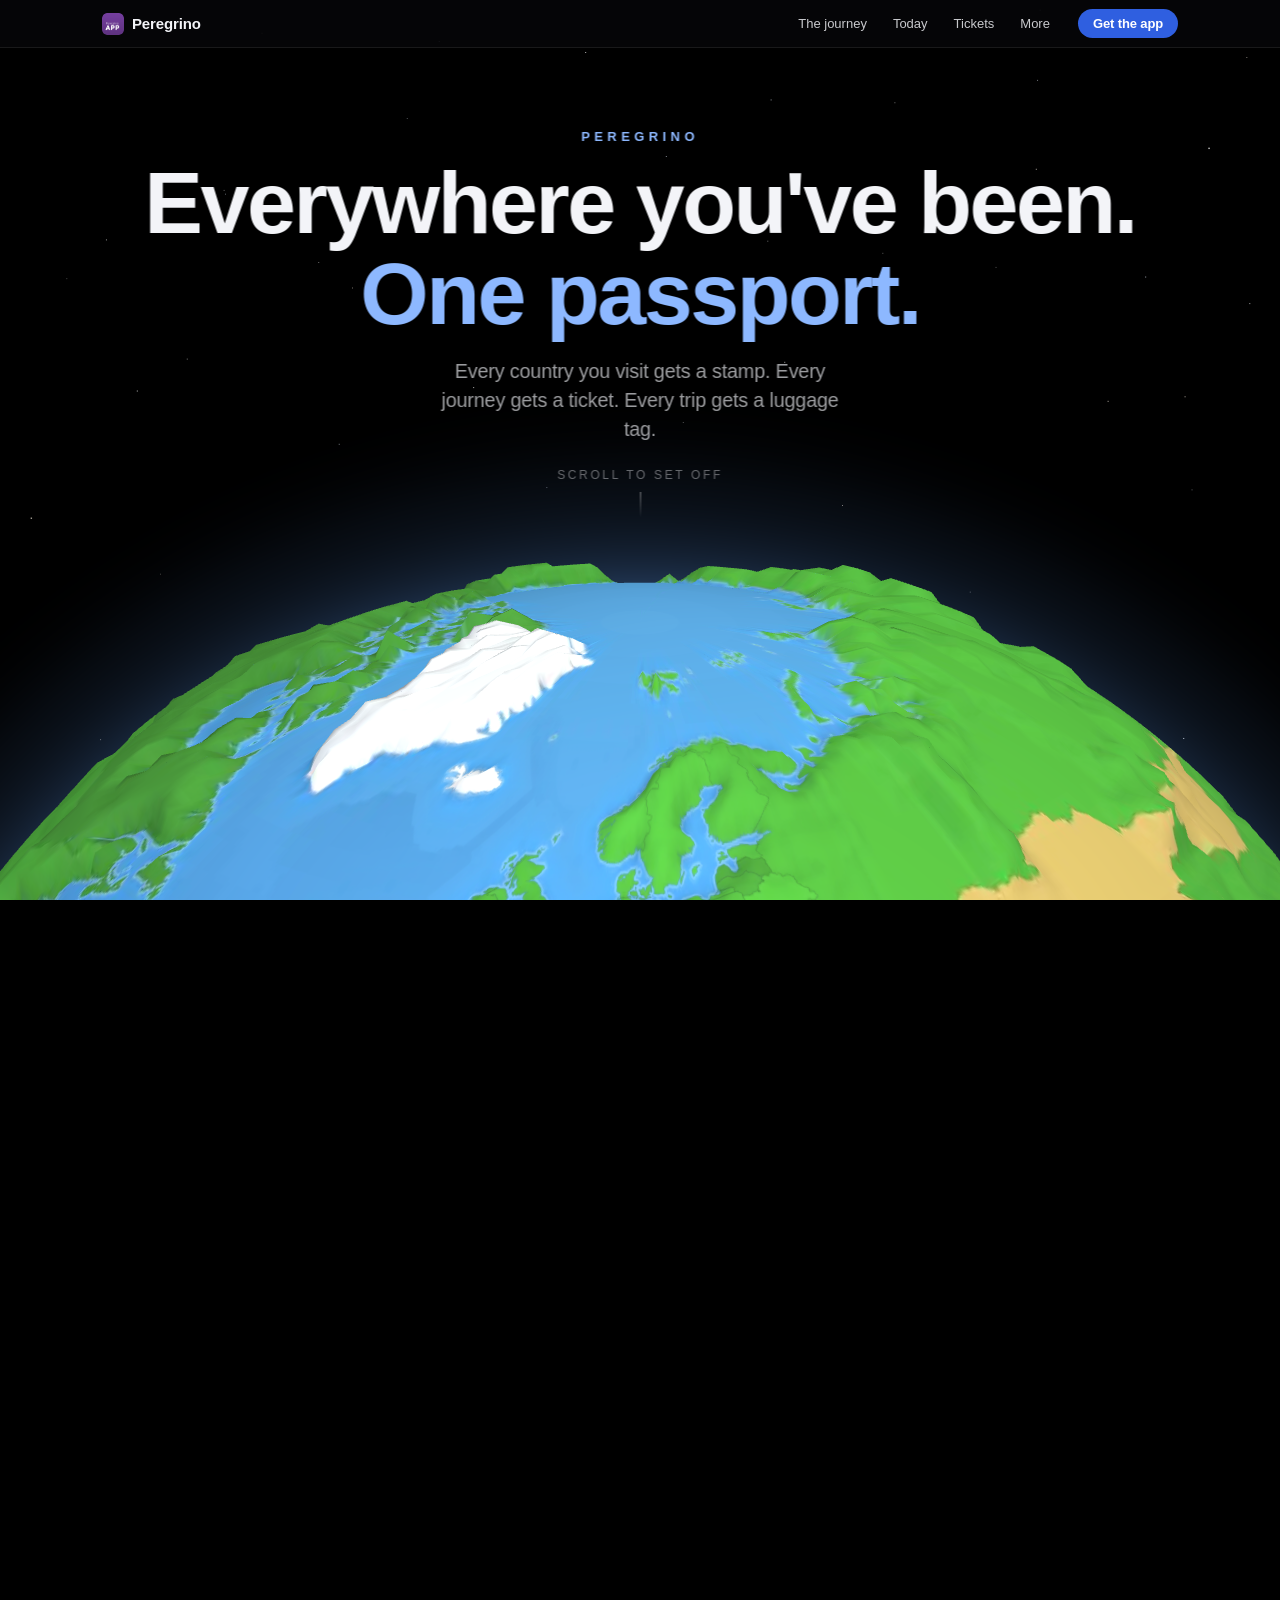
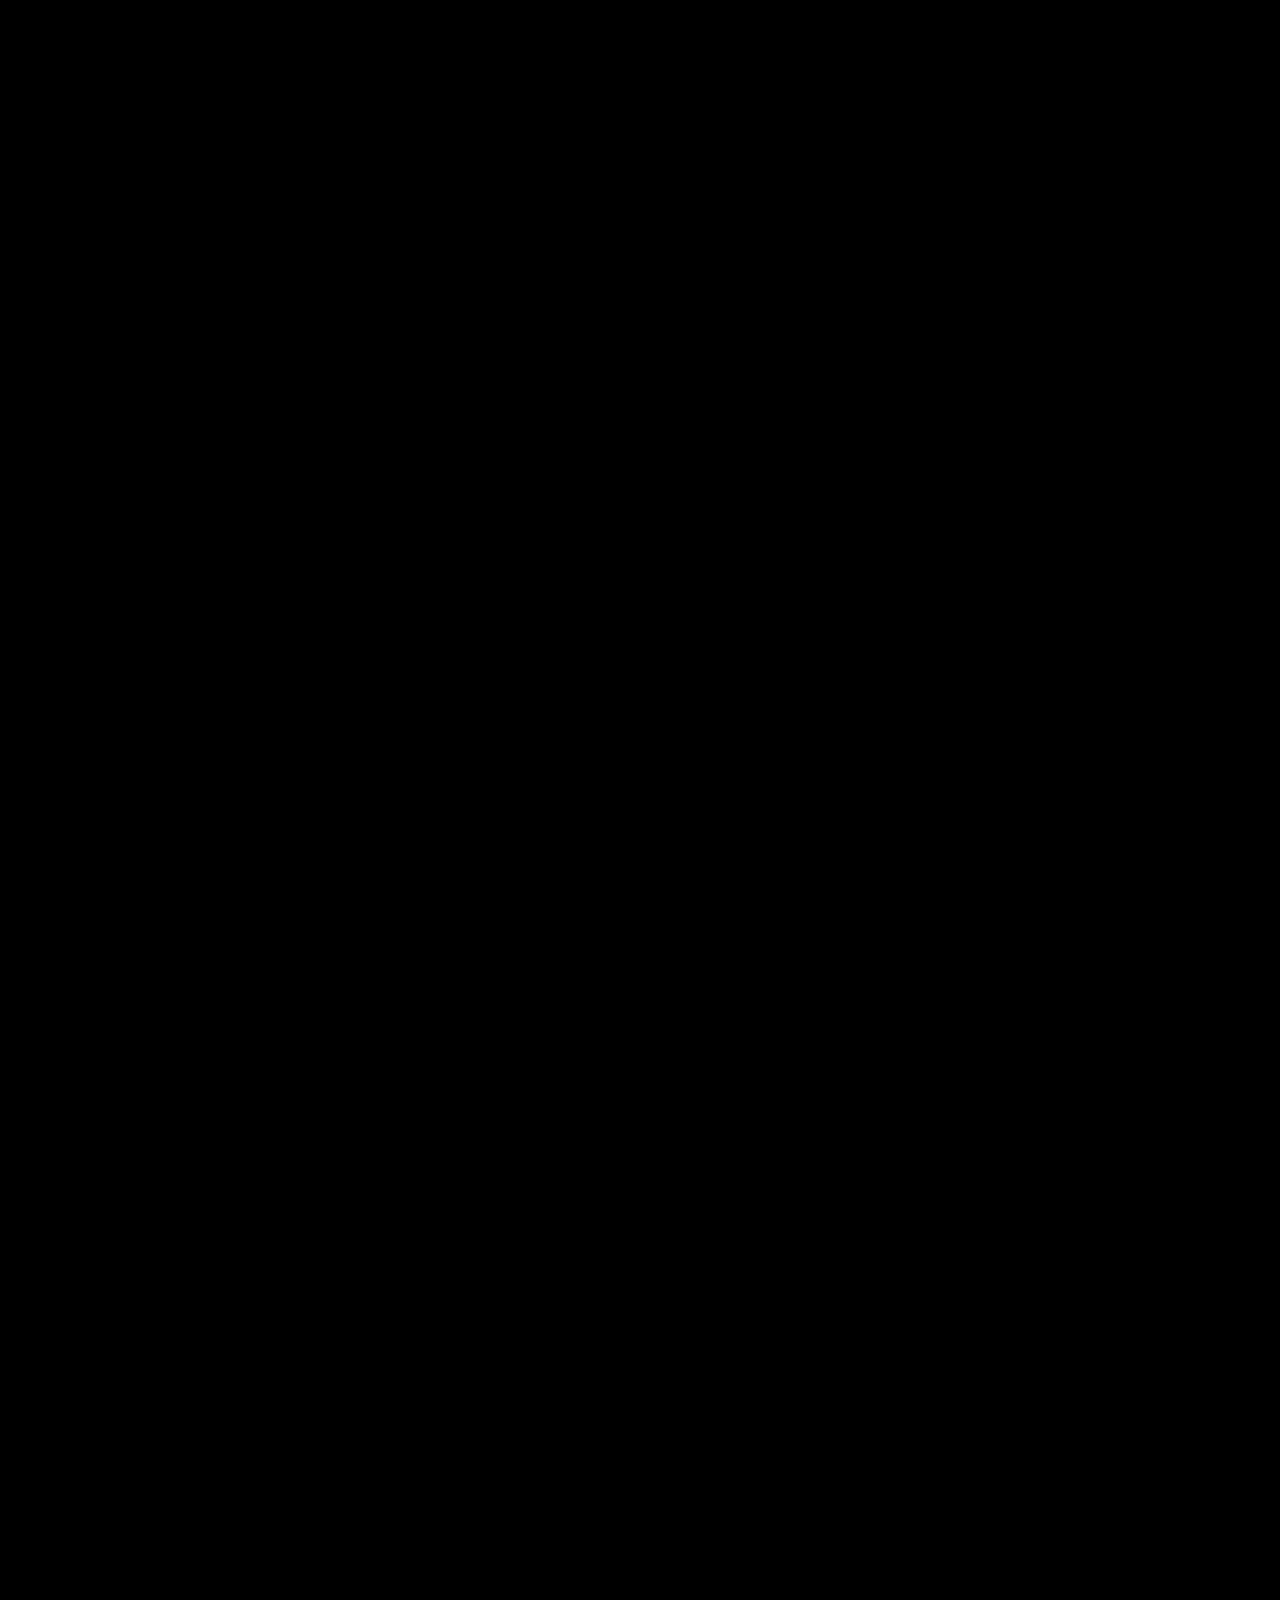
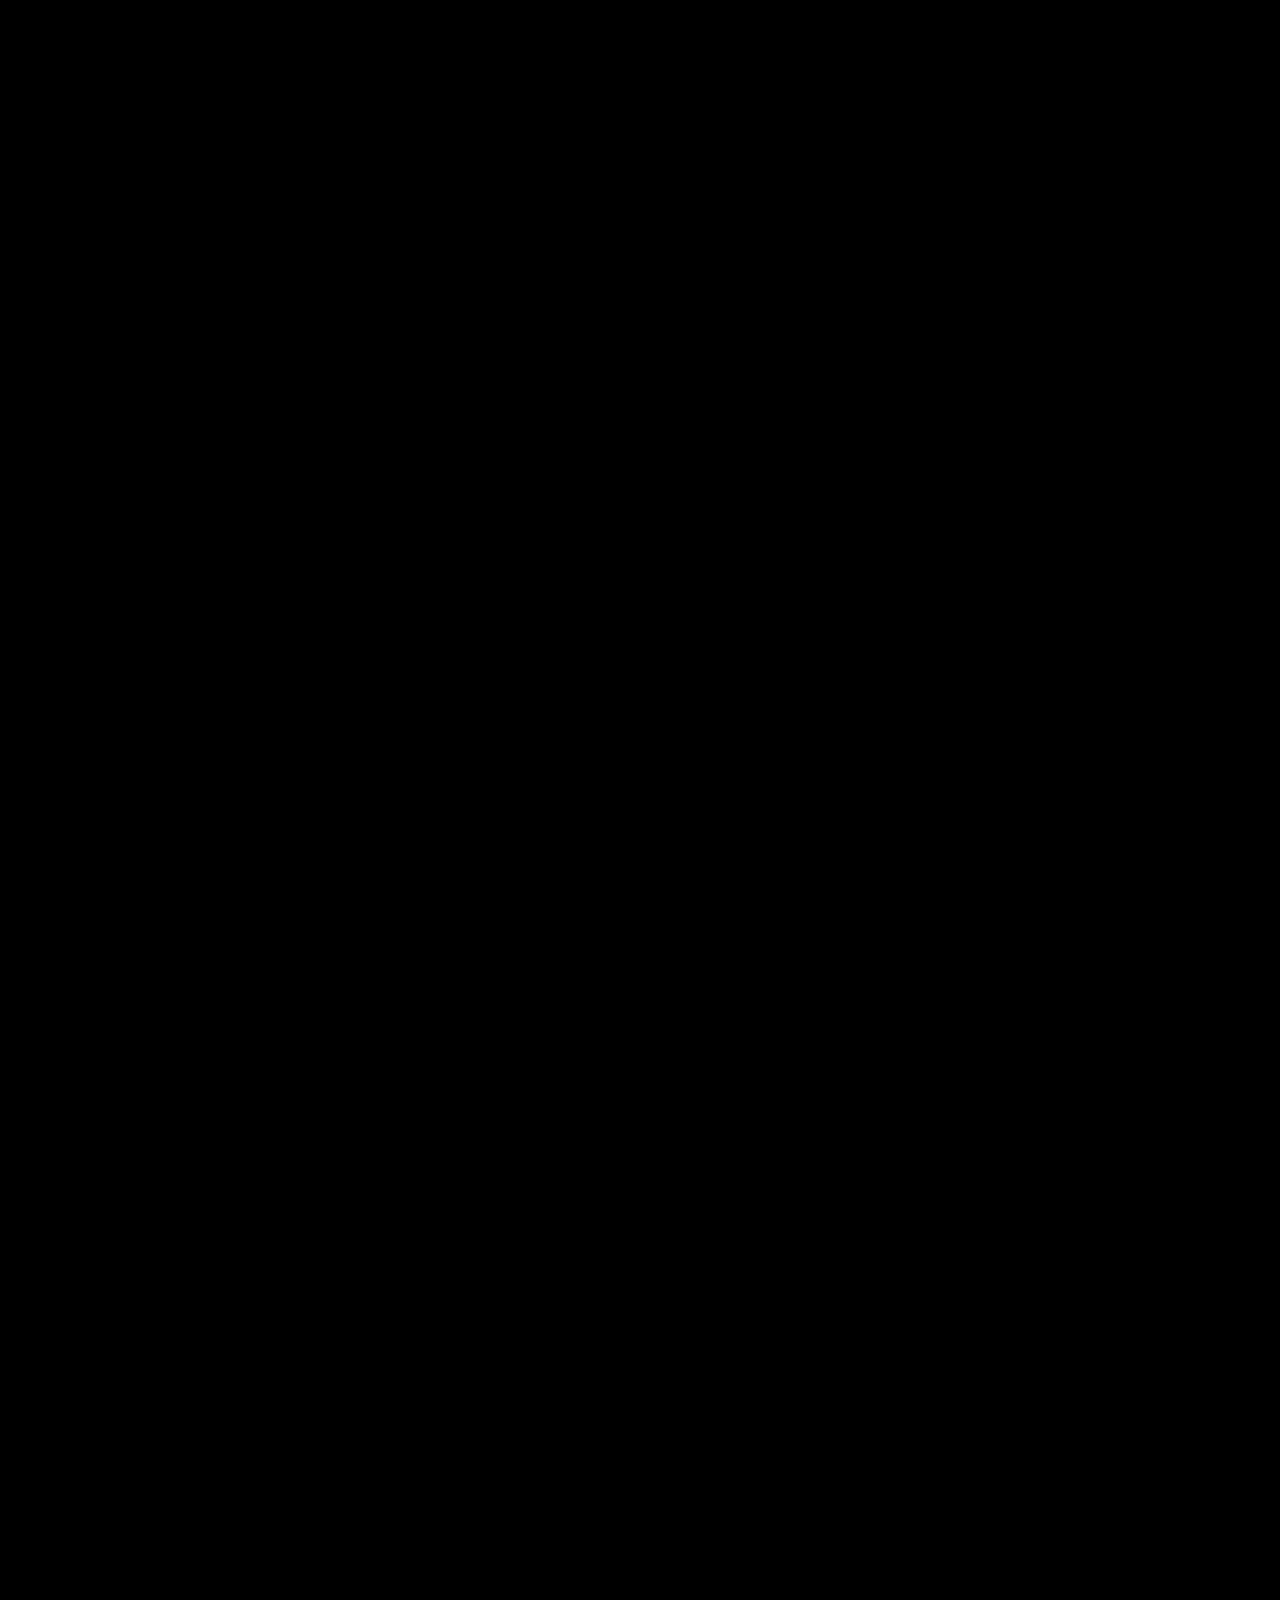
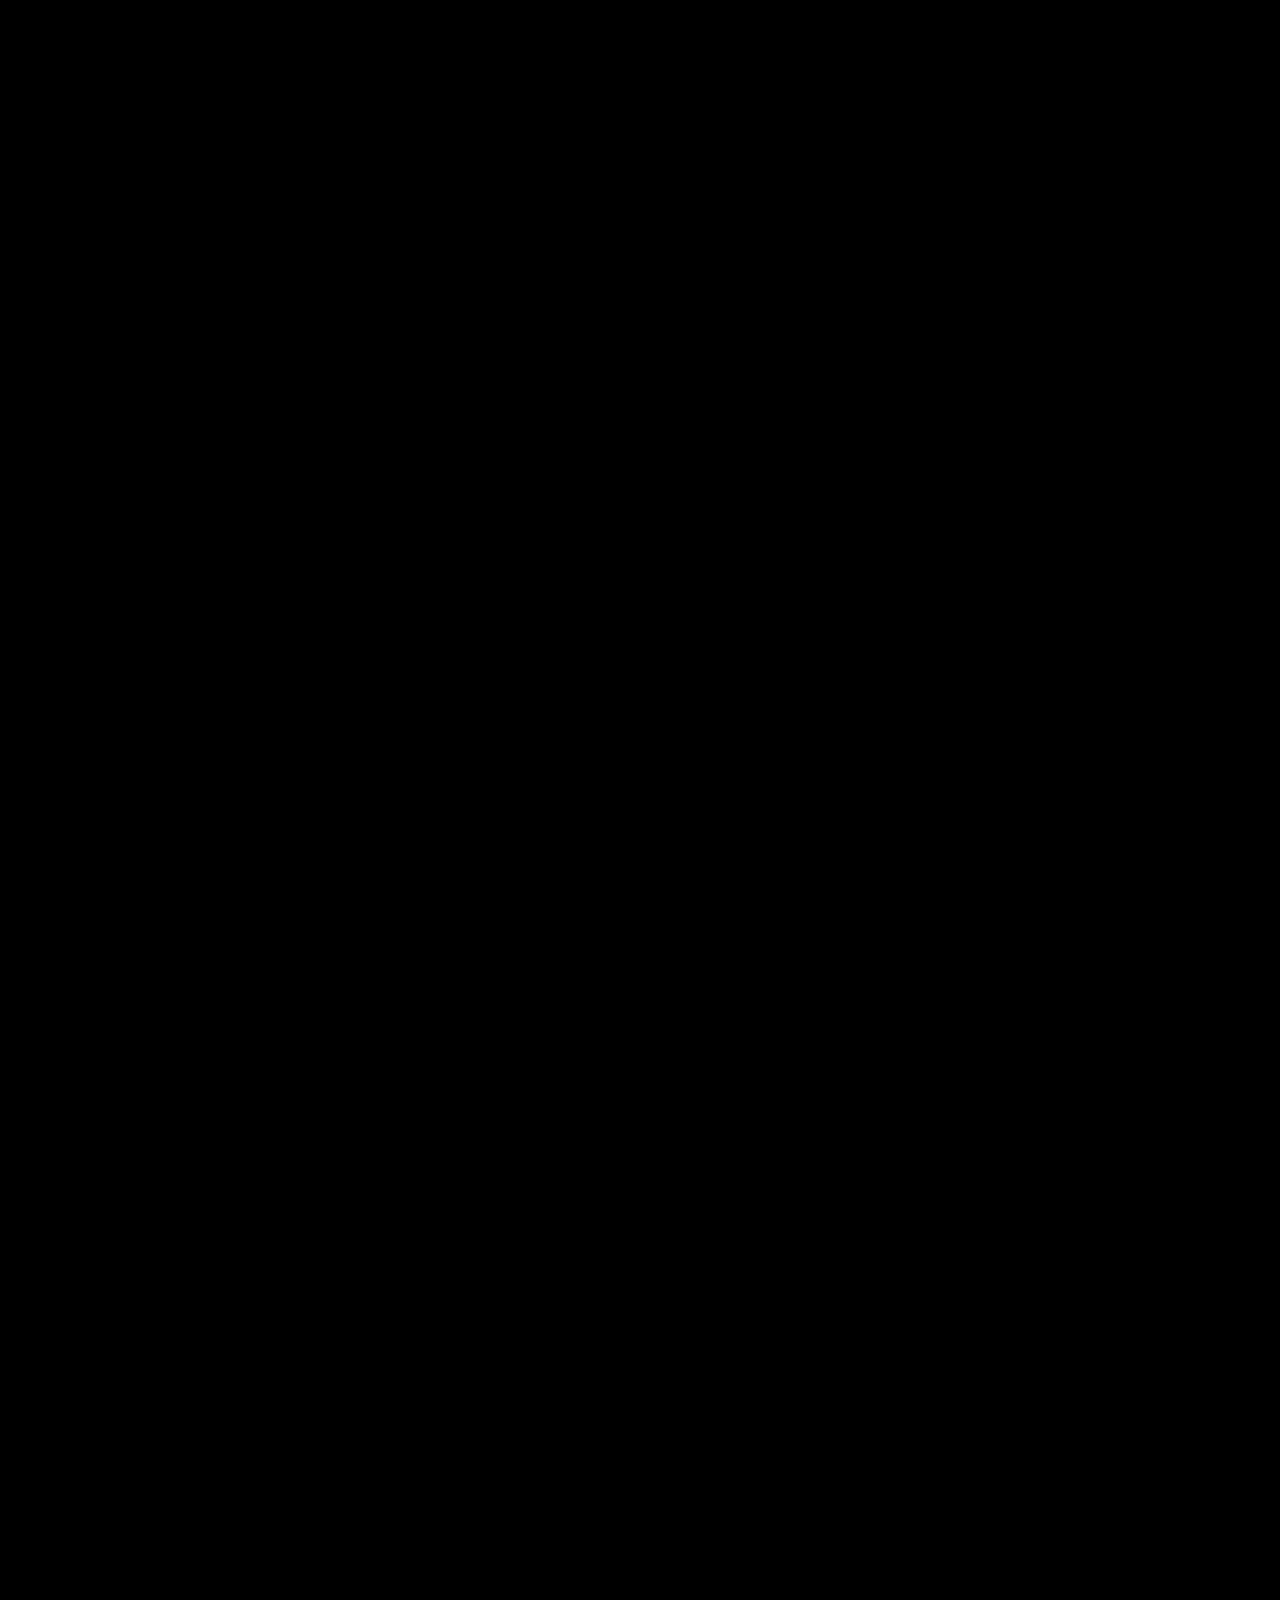
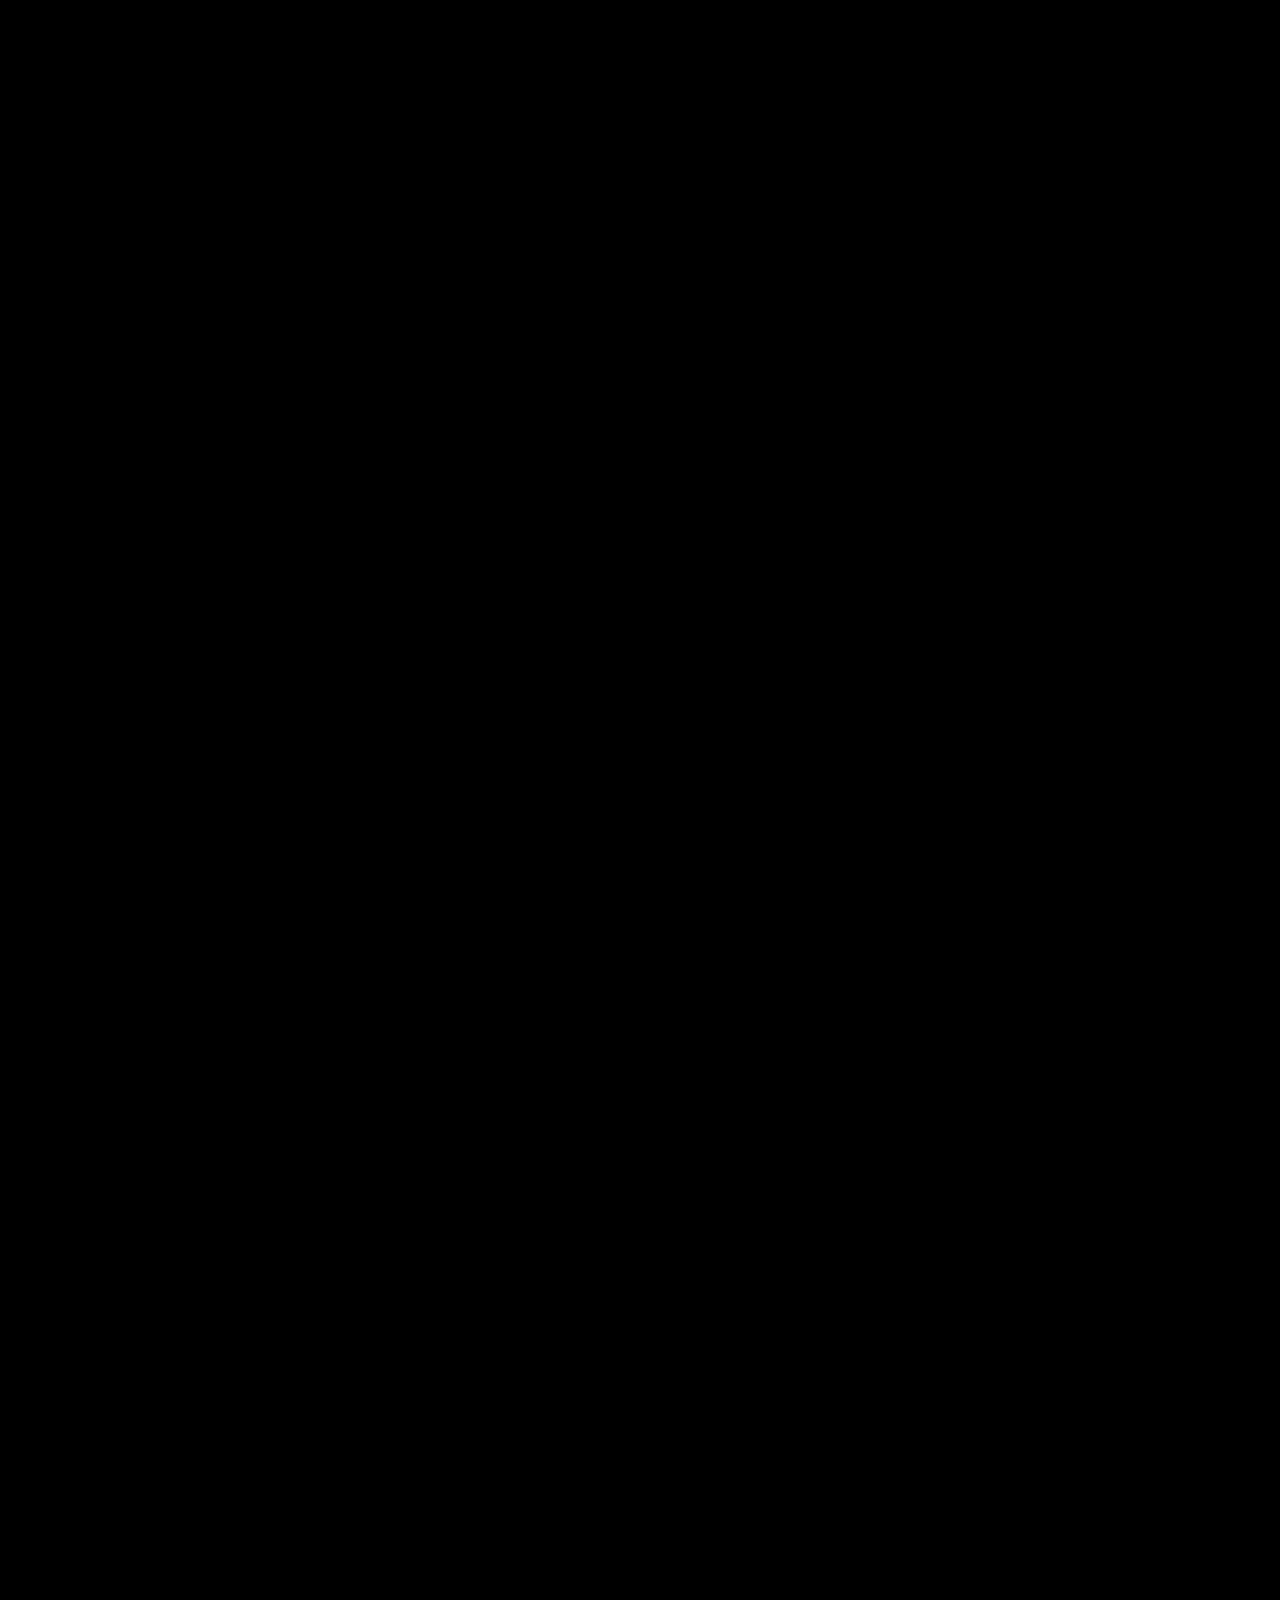
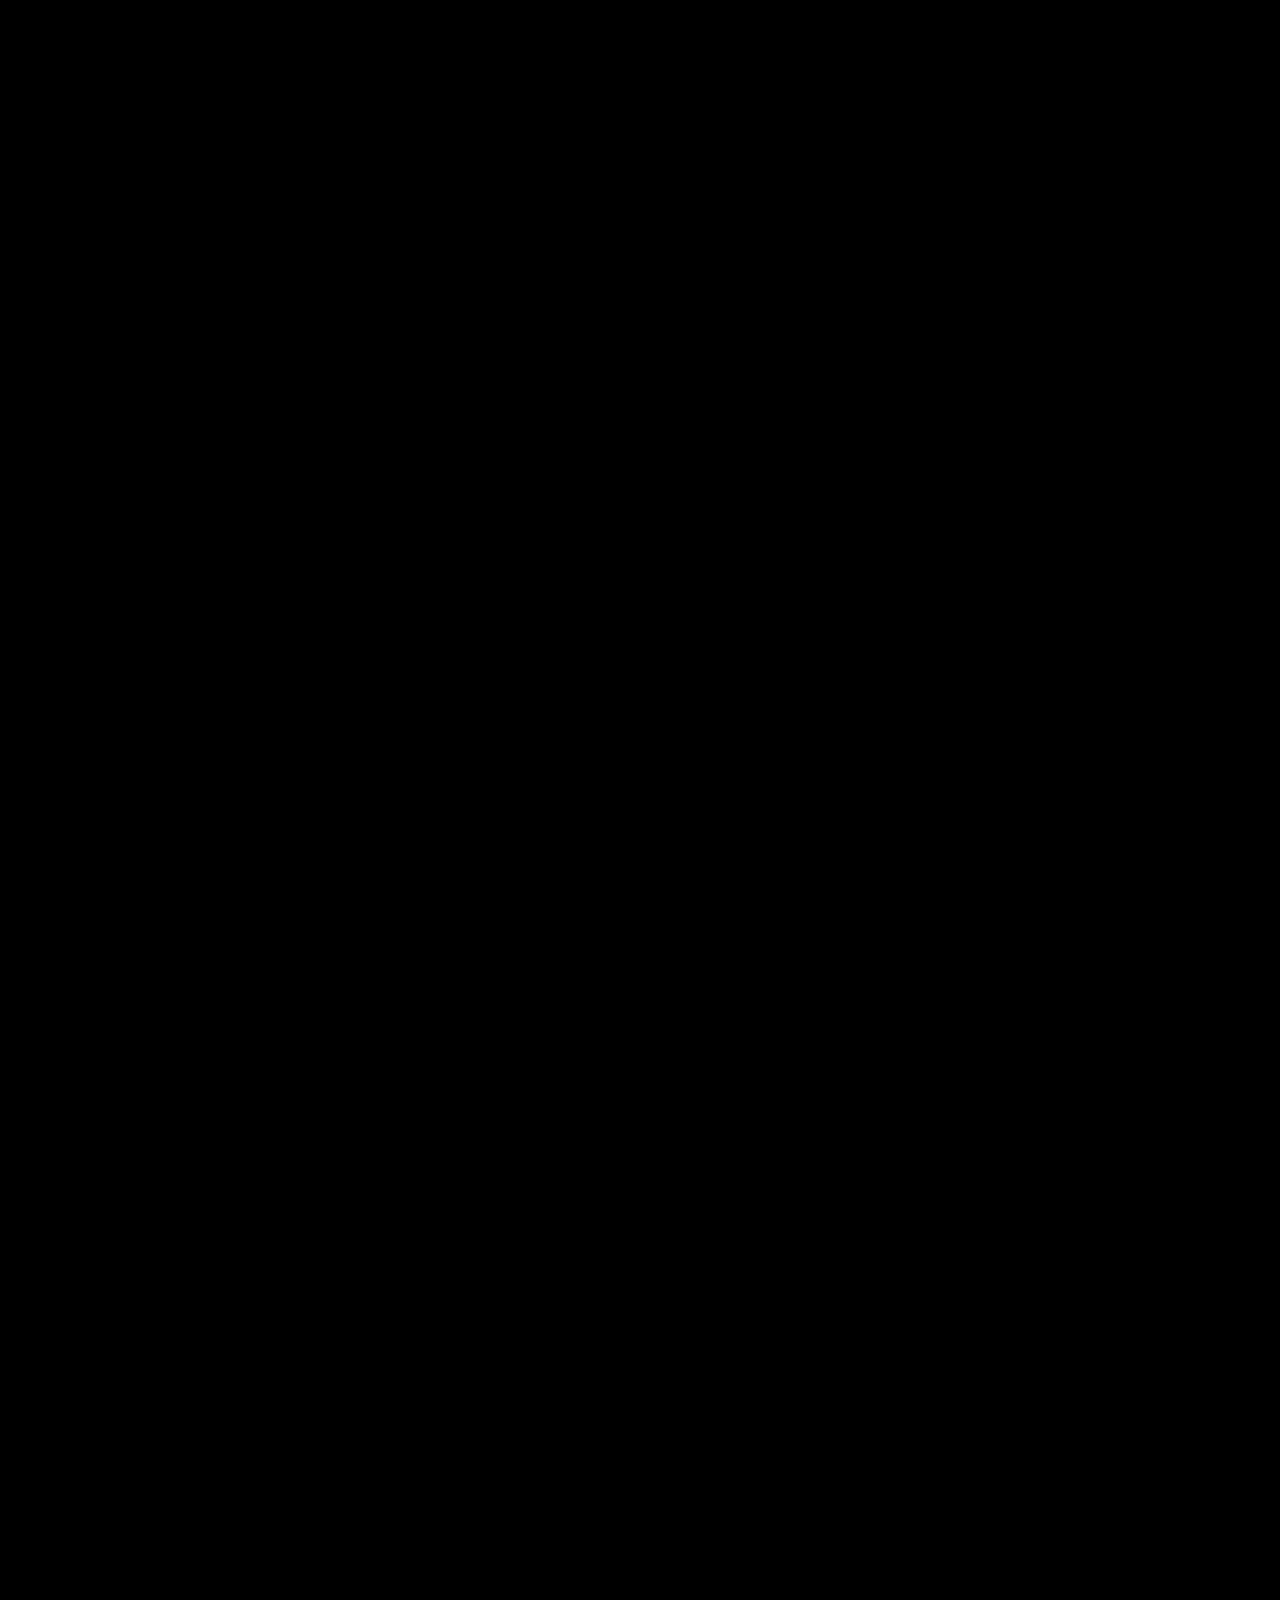
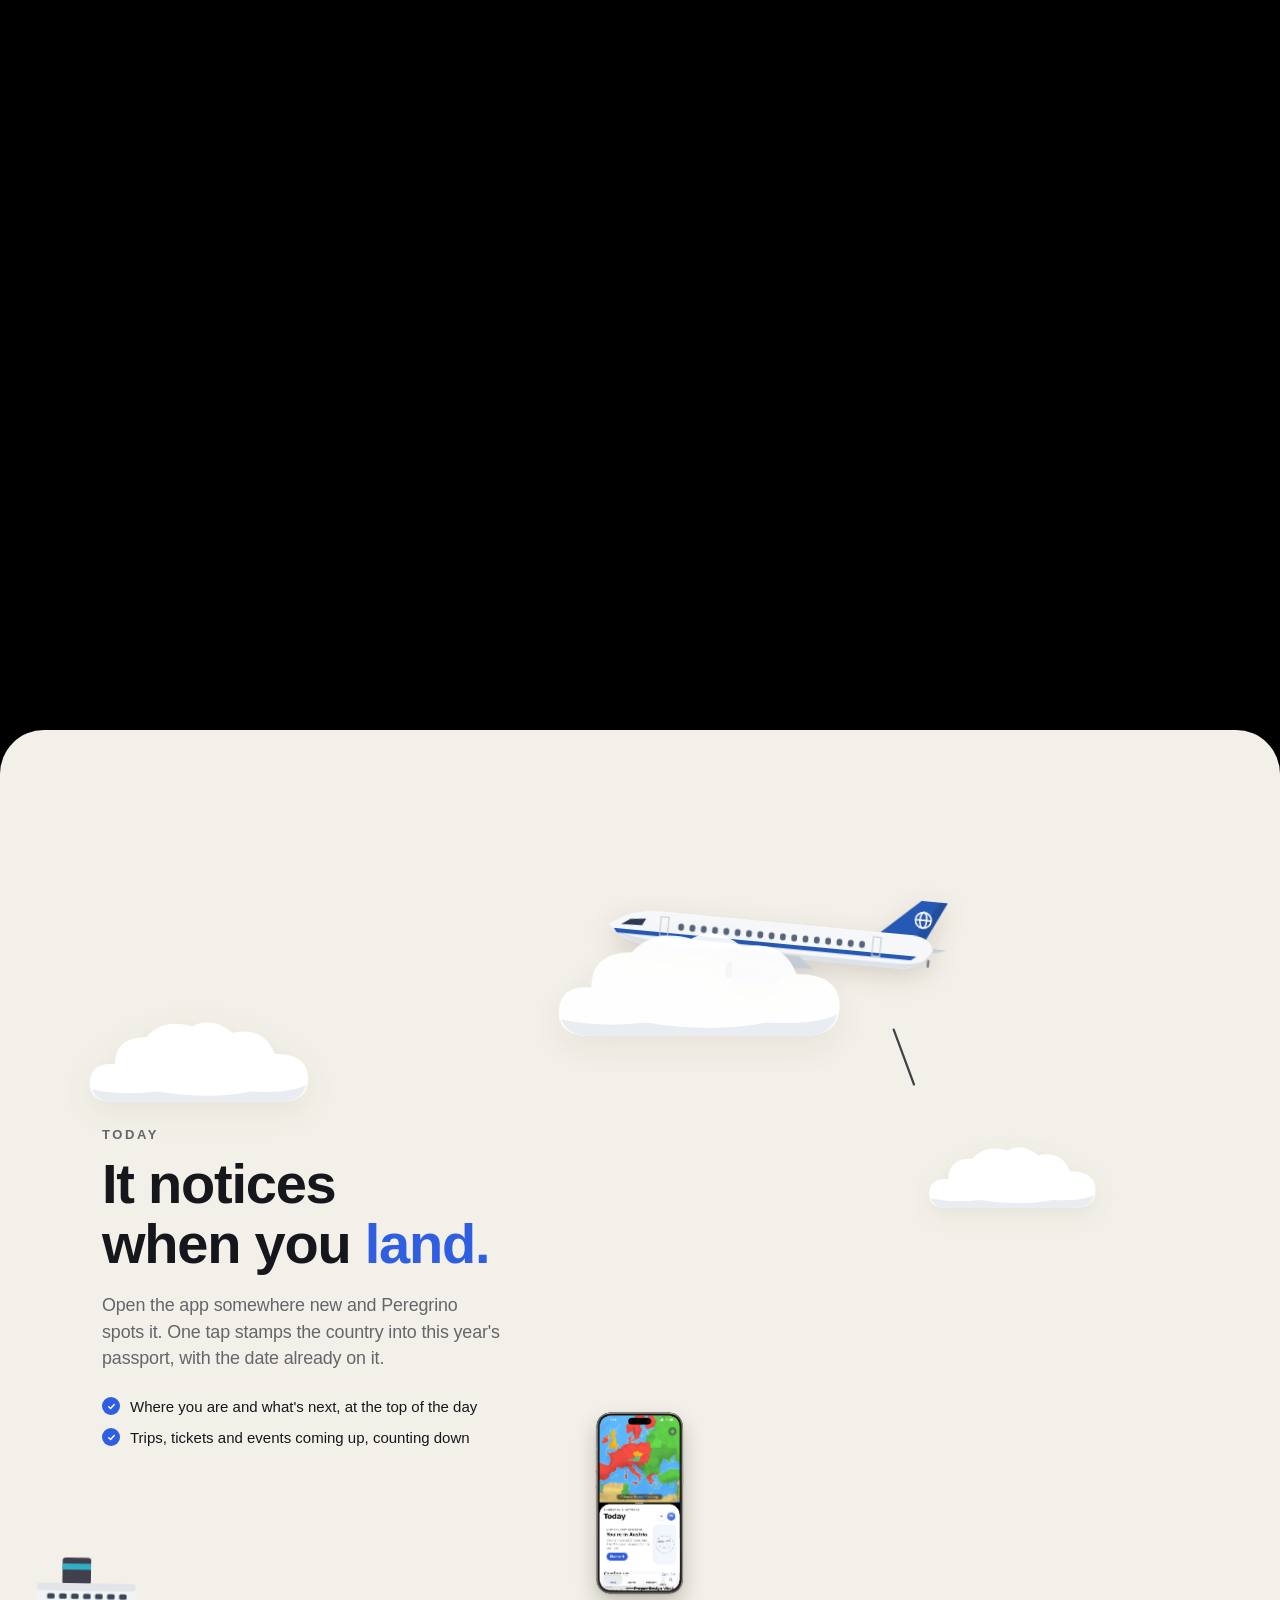
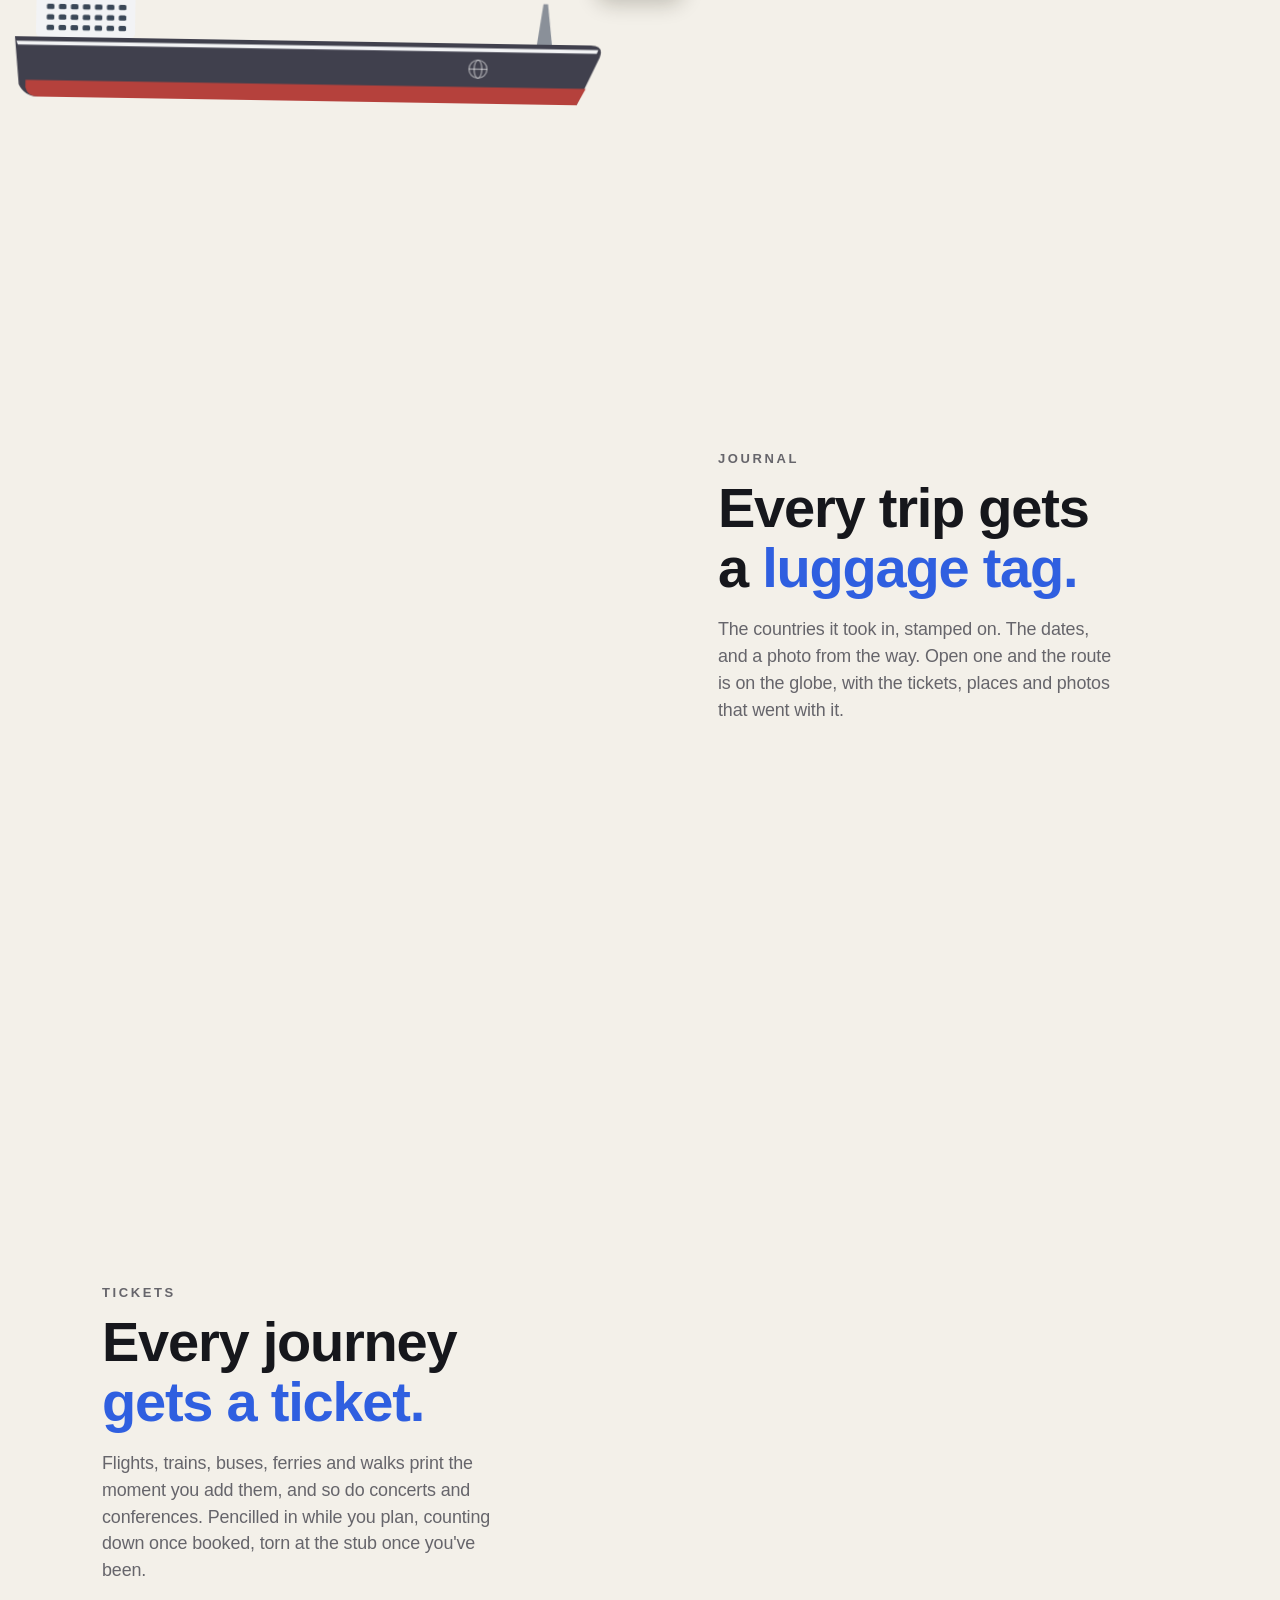
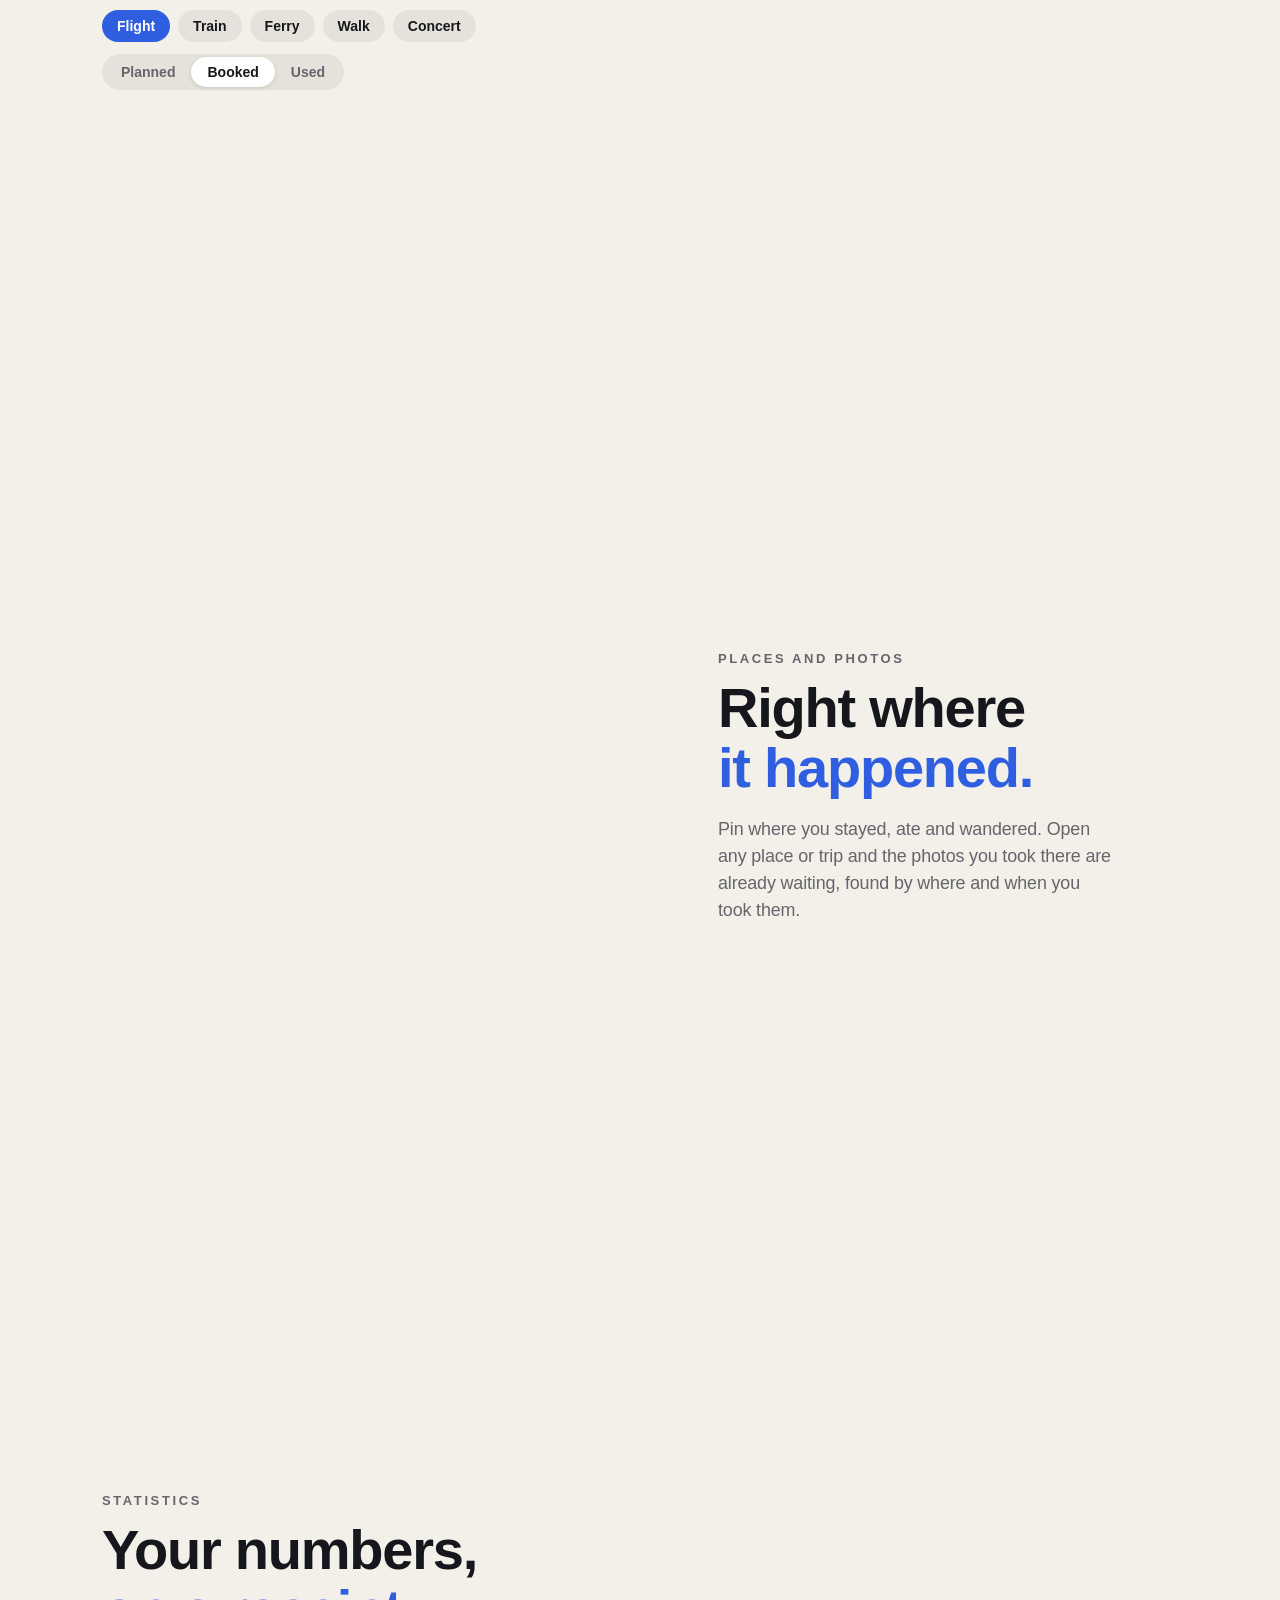
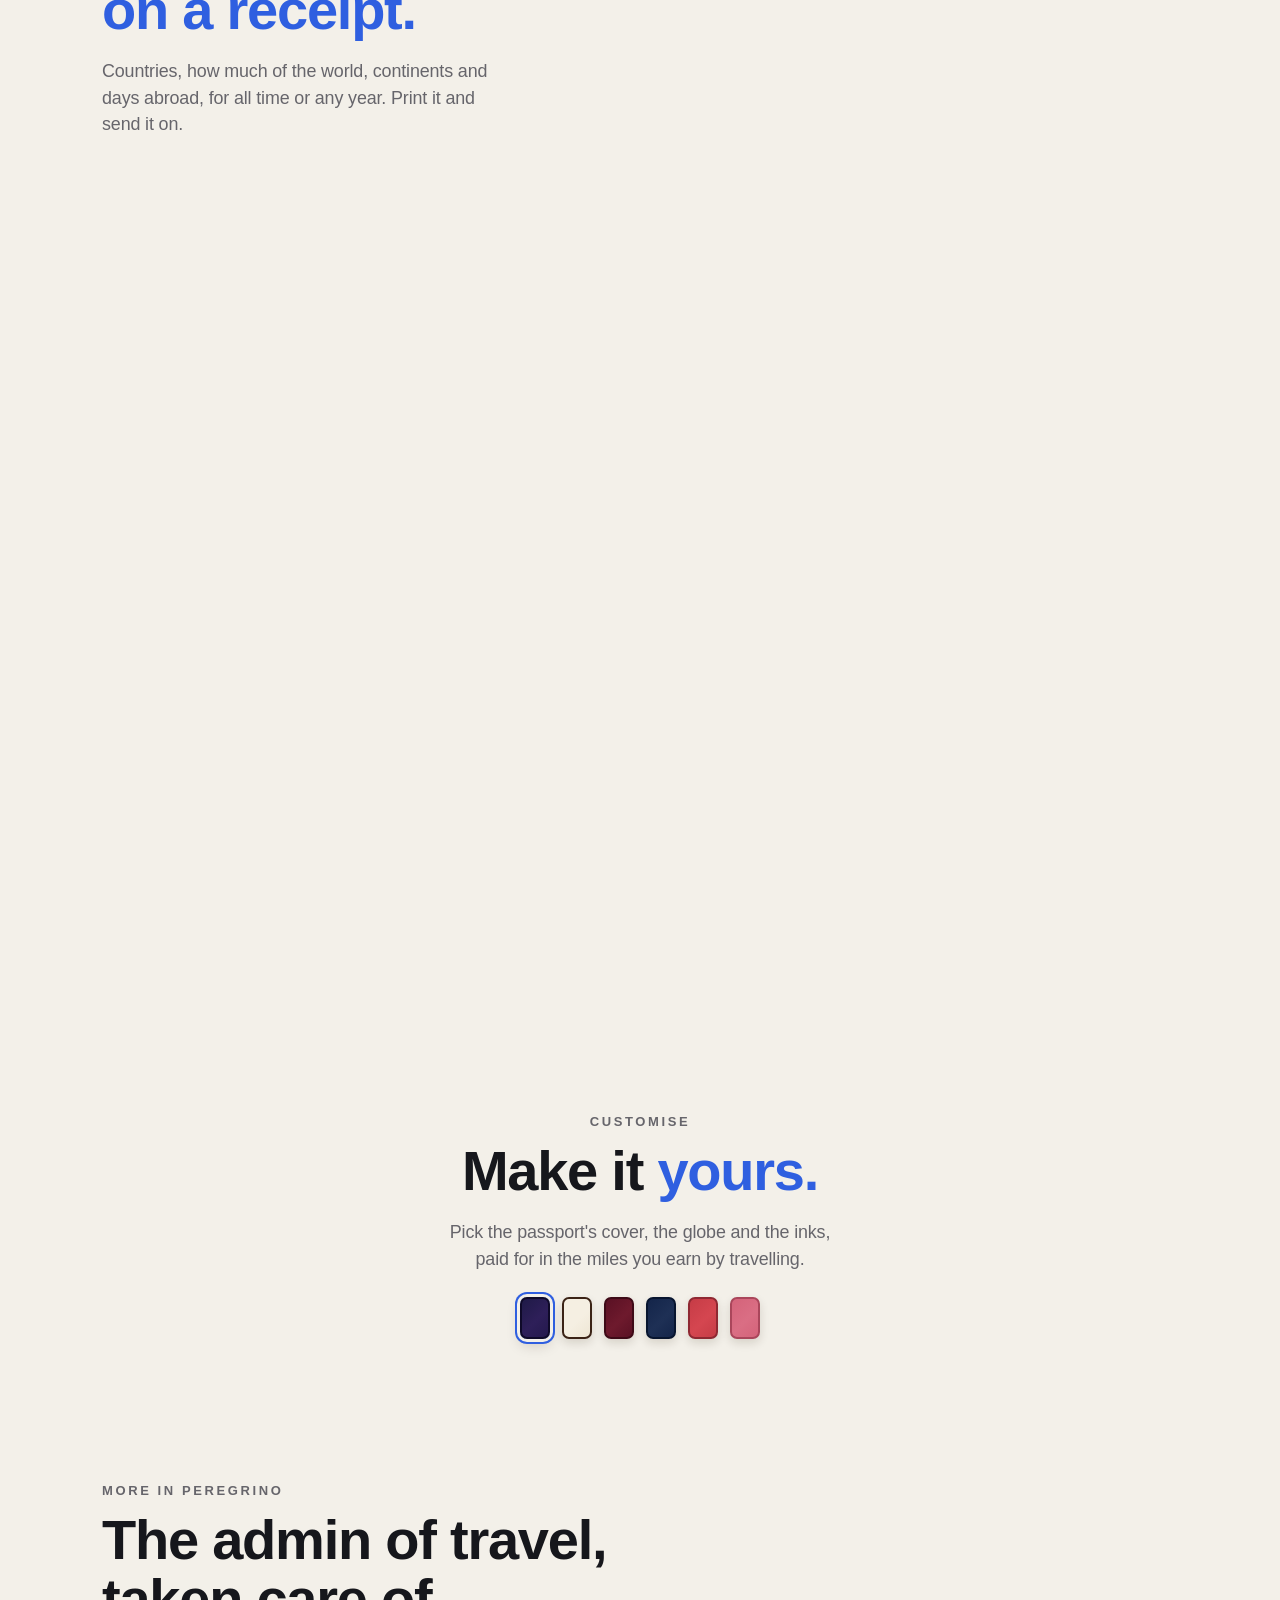
==== commit e65e1367: "Peregrino: vehicles carry the tour's phone, a ticket hand, a passport you can restyle The journey no" ====
--- a/peregrino/index.html
+++ b/peregrino/index.html
@@ -38,23 +38,25 @@
 
   <!-- ─────────────────── the journey ───────────────────
        One scroll-scrubbed run. The globe rises out of the bottom of the
-       hero and follows a summer of travel: a drive, flights, the Camino
-       on foot and a train, each new country painted as you cross into it.
-       Then a closed passport comes up, the globe settles onto its cover,
-       the cover swings open under it and the globe unrolls into the map
-       on the data page; the trip's stamps land, and the phone comes to
-       sit beside it. -->
+       hero blank and goes round the world: drives, trains, the Camino on
+       foot, a ferry, a bus and flights, each new country painted as you
+       cross into it.
+       Then a big open passport comes up behind it and snaps shut on the
+       globe; the closed booklet opens again on the data page, now full,
+       the stamps land, and the phone slides in beside it. -->
   <section class="story" id="story">
     <div class="story-track">
       <div class="story-stage" id="stage">
 
         <canvas class="sky" id="sky" aria-hidden="true"></canvas>
 
-        <!-- the passport, built by app.js: comes up closed at the end and opens under the globe -->
+        <!-- the passport, built by app.js: its right-hand page under the globe, the
+             leaf that shuts on it above (both move as one book) -->
         <div class="pass" id="pass" aria-hidden="true"></div>
 
         <canvas class="globe" id="globe" aria-hidden="true"></canvas>
         <canvas class="over" id="over" aria-hidden="true"></canvas>
+        <div class="pass pass-upper" id="passUpper" aria-hidden="true"></div>
 
         <div class="hero-copy" id="heroCopy">
           <p class="eyebrow">Peregrino</p>
@@ -68,9 +70,9 @@
 
         <div class="hud-shade" id="hudShade" aria-hidden="true"></div>
         <div class="hud" id="hud" aria-hidden="true">
-          <div class="hud-stat"><b id="hudCountries">26</b><span>countries</span></div>
-          <div class="hud-stat"><b id="hudWorld">10%</b><span>of the world</span></div>
-          <div class="hud-stat"><b id="hudKm">0</b><span>km this summer</span></div>
+          <div class="hud-stat"><b id="hudCountries">0</b><span>countries</span></div>
+          <div class="hud-stat"><b id="hudWorld">0%</b><span>of the world</span></div>
+          <div class="hud-stat"><b id="hudKm">0</b><span>km travelled</span></div>
         </div>
         <div class="leg" id="leg" aria-hidden="true"><span class="leg-glyph" id="legGlyph"></span><span id="legText">Prague</span></div>
         <div class="stamp-pop" id="stampPop" aria-hidden="true"></div>
@@ -100,11 +102,14 @@
   <div class="paper">
 
     <!-- ─────────── the tour ───────────
-         One phone, pinned while the blades scroll past, crossing from side
-         to side to sit opposite each one. Each stop changes what it shows
-         and brings out the thing the app prints for it. -->
+         One phone, pinned while the blades scroll past, carried from side
+         to side to sit opposite each one by one of the app's vehicles
+         (data-carrier names the one that brings it to a stop). Each stop
+         changes what it shows and brings out the thing the app prints for it. -->
     <section class="tour" id="tour">
       <div class="tour-stage" aria-hidden="true">
+        <!-- the vehicles that take the phone from one stop to the next (built by app.js) -->
+        <div class="carrier" id="carrier"></div>
         <div class="tour-rig" id="rig">
           <div class="tour-back" id="artsBack"></div>
           <div class="device tour-phone" id="tourPhone">
@@ -128,7 +133,7 @@
           </div>
         </article>
 
-        <article class="stop" id="journal" data-side="left" data-screen="journal">
+        <article class="stop" id="journal" data-side="left" data-screen="journal" data-carrier="plane">
           <div class="stop-copy">
             <p class="kicker">Journal</p>
             <h2 class="h2">Every trip gets<br>a <span class="hl">luggage tag.</span></h2>
@@ -136,7 +141,7 @@
           </div>
         </article>
 
-        <article class="stop" id="tickets" data-side="right" data-screen="tickets">
+        <article class="stop" id="tickets" data-side="right" data-screen="tickets" data-carrier="train">
           <div class="stop-copy">
             <p class="kicker">Tickets</p>
             <h2 class="h2">Every journey<br><span class="hl">gets a ticket.</span></h2>
@@ -156,7 +161,7 @@
           </div>
         </article>
 
-        <article class="stop" id="places" data-side="left" data-screen="place">
+        <article class="stop" id="places" data-side="left" data-screen="place" data-carrier="car">
           <div class="stop-copy">
             <p class="kicker">Places and photos</p>
             <h2 class="h2">Right where<br><span class="hl">it happened.</span></h2>
@@ -164,7 +169,7 @@
           </div>
         </article>
 
-        <article class="stop stop-short" id="stats" data-side="right" data-screen="stats">
+        <article class="stop stop-short" id="stats" data-side="right" data-screen="stats" data-carrier="ship">
           <div class="stop-copy">
             <p class="kicker">Statistics</p>
             <h2 class="h2">Your numbers,<br><span class="hl">on a receipt.</span></h2>
@@ -172,11 +177,19 @@
           </div>
         </article>
 
-        <article class="stop stop-centre" id="customise" data-side="centre" data-screen="customize">
+        <article class="stop stop-centre" id="customise" data-side="centre" data-screen="customize" data-carrier="lander">
           <div class="stop-copy">
             <p class="kicker">Customise</p>
             <h2 class="h2">Make it <span class="hl">yours.</span></h2>
             <p class="body">Pick the passport's cover, the globe and the inks, paid for in the miles you earn by travelling.</p>
+            <div class="swatches" role="radiogroup" aria-label="Passport cover" id="coverPick">
+              <button type="button" role="radio" aria-checked="true" data-style="classicPurple" aria-label="Classic Purple" title="Classic Purple"></button>
+              <button type="button" role="radio" aria-checked="false" data-style="book" aria-label="Leather Book" title="Leather Book"></button>
+              <button type="button" role="radio" aria-checked="false" data-style="burgundy" aria-label="Burgundy Passport" title="Burgundy Passport"></button>
+              <button type="button" role="radio" aria-checked="false" data-style="navy" aria-label="Navy Passport" title="Navy Passport"></button>
+              <button type="button" role="radio" aria-checked="false" data-style="swiss" aria-label="Swiss Passport" title="Swiss Passport"></button>
+              <button type="button" role="radio" aria-checked="false" data-style="dubu" aria-label="Dubu Card" title="Dubu Card"></button>
+            </div>
           </div>
         </article>
       </div>
@@ -320,6 +333,7 @@
 
 <script src="globe.js"></script>
 <script src="artifacts.js"></script>
+<script src="vehicles.js"></script>
 <script src="app.js"></script>
 </body>
 </html>
--- a/peregrino/artifacts.css
+++ b/peregrino/artifacts.css
@@ -24,6 +24,7 @@
 }
 .art-frame{position:relative;flex:none}
 .art-frame > *{position:absolute;left:0;top:0}
+.art-scale > *{position:absolute;left:0;top:0}
 
 /* ---------- stamps ---------- */
 .cstamp{display:block;width:100%;height:100%;overflow:visible}
--- a/peregrino/styles.css
+++ b/peregrino/styles.css
@@ -87,7 +87,7 @@
    THE JOURNEY
    ============================================================ */
 .story{position:relative;height:900vh;background:var(--space)}
-.story-track{position:sticky;top:0;height:100svh;height:100vh;overflow:hidden}
+.story-track{position:sticky;top:0;height:100vh;height:100svh;overflow:hidden}
 .story-stage{position:absolute;inset:0}
 .sky,.globe,.over{position:absolute;inset:0;width:100%;height:100%;display:block}
 .sky{z-index:0}
@@ -128,40 +128,38 @@
 .stamp-pop{position:absolute;left:0;top:0;width:120px;z-index:8;pointer-events:none;opacity:0;will-change:transform,opacity}
 .stamp-pop .cstamp{filter:drop-shadow(0 1px 0 rgba(255,255,255,.35))}
 
-/* the passport (hero), opened behind the globe. --pw is the page width. */
+/* the passport (hero), a real booklet. Open, its spine runs down the middle: the leaf
+   on the left (data page inside, cover outside) shuts over the right-hand page. A page
+   is --ph by --pw, portrait; its content is laid out landscape as the app shows it
+   (.pg-rot, --pw by --ph) and turned a quarter, so it reads upright once the open
+   book is turned to the app's top-and-bottom spread. */
 .pass{
-  --pw:420px; --ph:calc(var(--pw) * .7);
-  position:absolute;left:50%;top:50%;width:var(--pw);height:calc(var(--ph) * 2);
-  margin:calc(var(--ph) * -1) 0 0 calc(var(--pw) * -.5);
-  perspective:calc(var(--pw) * 4);
-  opacity:0;will-change:transform,opacity;
-}
-.pass-board{
-  position:absolute;inset:calc(var(--pw) * -.022);border-radius:calc(var(--pw) * .055);
-  background:linear-gradient(180deg,var(--pp-edge-a),var(--pp-edge-b));
-  box-shadow:0 30px 70px rgba(0,0,0,.55), 0 0 0 1px rgba(255,255,255,.04);
-  transition:opacity .2s;
-}
-.pass-page{
-  position:absolute;left:0;width:var(--pw);height:var(--ph);overflow:hidden;
+  --pw:560px; --ph:calc(var(--pw) * .7); --pad:calc(var(--pw) * .022); --rad:calc(var(--pw) * .045);
+  position:absolute;left:50%;top:50%;width:calc(var(--ph) * 2);height:var(--pw);
+  margin:calc(var(--pw) * -.5) 0 0 calc(var(--ph) * -1);
+  opacity:0;pointer-events:none;will-change:transform,opacity;
+}
+.pass-upper{z-index:6;perspective:calc(var(--pw) * 4)}
+.bk-right{position:absolute;left:var(--ph);top:0;width:var(--ph);height:var(--pw)}
+.bk-leaf{position:absolute;left:0;top:0;width:var(--ph);height:var(--pw);transform-origin:100% 50%;transform-style:preserve-3d;will-change:transform}
+.bk-face{position:absolute;inset:0;-webkit-backface-visibility:hidden;backface-visibility:hidden}
+.bk-face::after{content:"";position:absolute;inset:0;border-radius:inherit;background:#000;opacity:var(--shade,0);pointer-events:none;z-index:5}
+.bk-board{position:absolute;background:linear-gradient(180deg,var(--pp-edge-a),var(--pp-edge-b));box-shadow:0 30px 70px rgba(0,0,0,.5), 0 0 0 1px rgba(255,255,255,.04)}
+.bk-right .bk-board{inset:calc(var(--pad) * -1) calc(var(--pad) * -1) calc(var(--pad) * -1) 0;border-radius:0 var(--rad) var(--rad) 0}
+.bk-front .bk-board{inset:calc(var(--pad) * -1) 0 calc(var(--pad) * -1) calc(var(--pad) * -1);border-radius:var(--rad) 0 0 var(--rad)}
+.bk-page{
+  position:absolute;inset:0;overflow:hidden;color:#fff;
   background:
     repeating-linear-gradient(-45deg, rgba(255,255,255,.025) 0 .5px, transparent .5px 8px),
     linear-gradient(135deg,var(--pp-a),var(--pp-b) 55%,var(--pp-c));
-  color:#fff;
-}
-.pass-top{top:0;border-radius:calc(var(--pw) * .04) calc(var(--pw) * .04) 0 0}
-.pass-leaf{
-  position:absolute;left:0;top:var(--ph);width:var(--pw);height:var(--ph);
-  transform-origin:50% 0;transform-style:preserve-3d;will-change:transform;
-}
-.pass-face{position:absolute;inset:0;-webkit-backface-visibility:hidden;backface-visibility:hidden;border-radius:0 0 calc(var(--pw) * .04) calc(var(--pw) * .04)}
-.pass-face.cover{transform:rotateX(180deg);border-radius:calc(var(--pw) * .04)}
-/* a face darkens as it turns, as the app's leaves do */
-.pass-face::before{content:"";position:absolute;inset:0;border-radius:inherit;background:#000;opacity:var(--shade,0);pointer-events:none;z-index:4}
+}
+.bk-right .bk-page{border-radius:0 calc(var(--rad) * .7) calc(var(--rad) * .7) 0}
+.bk-front .bk-page{border-radius:calc(var(--rad) * .7) 0 0 calc(var(--rad) * .7)}
 /* the gutter's shade either side of the spine */
-.pass-top::after,.pass-face.pass-page::after{content:"";position:absolute;left:0;right:0;height:14%;pointer-events:none}
-.pass-top::after{bottom:0;background:linear-gradient(0deg,rgba(0,0,0,.28),transparent)}
-.pass-face.pass-page::after{top:0;background:linear-gradient(180deg,rgba(0,0,0,.28),transparent)}
+.bk-page::before{content:"";position:absolute;top:0;bottom:0;width:13%;pointer-events:none;z-index:2}
+.bk-right .bk-page::before{left:0;background:linear-gradient(90deg,rgba(0,0,0,.3),transparent)}
+.bk-front .bk-page::before{right:0;background:linear-gradient(270deg,rgba(0,0,0,.3),transparent)}
+.pg-rot{position:absolute;left:50%;top:50%;width:var(--pw);height:var(--ph);transform:translate(-50%,-50%) rotate(-90deg)}
 /* data page (PassportView) */
 .dp{padding:calc(var(--pw) * .055) calc(var(--pw) * .06) calc(var(--pw) * .04);display:flex;flex-direction:column}
 .dp p{margin:0}
@@ -188,26 +186,29 @@
 .sp-cell{display:grid;place-items:center;position:relative}
 .sp-cell .stamp-box{width:72%!important;height:auto!important;opacity:0}
 .sp-no{position:absolute;right:calc(var(--pw) * .04);bottom:calc(var(--pw) * .025);font-family:var(--mono);font-size:calc(var(--pw) * .022);opacity:.4}
-/* the cover */
+/* the cover: a vertical booklet, name, emblem, kind and the e-passport chip mark */
+.bk-back{transform:rotateY(180deg)}
+.bk-back.cover{inset:calc(var(--pad) * -1) 0 calc(var(--pad) * -1) calc(var(--pad) * -1);border-radius:var(--rad)}
 .cover{
   background:
-    radial-gradient(120% 90% at 25% 10%, rgba(255,255,255,.09), transparent 55%),
+    radial-gradient(120% 70% at 30% 8%, rgba(255,255,255,.1), transparent 55%),
     repeating-linear-gradient(-45deg, rgba(255,255,255,.025) 0 .5px, transparent .5px 8px),
     linear-gradient(135deg,var(--pp-a),var(--pp-b) 55%,var(--pp-c));
-  display:flex;flex-direction:column;align-items:center;justify-content:center;gap:calc(var(--pw) * .032);
-  color:rgba(255,255,255,.88);box-shadow:inset 0 0 0 1px rgba(255,255,255,.05);text-align:center;
+  display:flex;flex-direction:column;align-items:center;justify-content:center;gap:calc(var(--pw) * .045);
+  color:rgba(255,255,255,.88);box-shadow:inset 0 0 0 1px rgba(255,255,255,.06), 0 24px 60px rgba(0,0,0,.45);text-align:center;
 }
 .cover p{margin:0}
-/* the emblem the globe settles onto */
-.cover-emblem{display:block;width:calc(var(--pw) * .34);height:calc(var(--pw) * .34)}
-.cover-emblem svg{display:block;width:100%;height:100%;fill:none;stroke:currentColor;stroke-width:.9;opacity:.85}
-.cover-name{font-size:calc(var(--pw) * .058);font-weight:700;letter-spacing:.26em;text-transform:uppercase;padding-left:.26em}
-.cover-kind{font-size:calc(var(--pw) * .03);letter-spacing:.26em;text-transform:uppercase;opacity:.7;padding-left:.26em}
+.cover-name{font-size:calc(var(--pw) * .052);font-weight:700;letter-spacing:.3em;text-transform:uppercase;padding-left:.3em}
+.cover-emblem{display:block;width:calc(var(--ph) * .5);height:calc(var(--ph) * .5)}
+.cover-emblem svg{display:block;width:100%;height:100%;fill:none;stroke:currentColor;stroke-width:.9;opacity:.9}
+.cover-kind{font-size:calc(var(--pw) * .026);letter-spacing:.26em;text-transform:uppercase;opacity:.75;padding-left:.26em}
+.cover-chip{display:block;width:calc(var(--ph) * .16);margin-top:calc(var(--pw) * .03);opacity:.7}
+.cover-chip svg{display:block;width:100%;height:auto;fill:none;stroke:currentColor;stroke-width:1.6}
 
 /* the phone that settles beside the passport */
 .phone-wrap{
   position:absolute;left:50%;top:50%;width:300px;height:612px;margin:-306px 0 0 -150px;
-  z-index:6;opacity:0;pointer-events:none;will-change:transform,opacity;
+  z-index:7;opacity:0;pointer-events:none;will-change:transform,opacity;
 }
 .phone-wrap::before,.device::before{
   content:"";position:absolute;left:var(--body-l);top:var(--body-t);width:var(--body-w);height:var(--body-h);
@@ -247,8 +248,8 @@
   overflow:clip;
 }
 .paper .h2{color:var(--text-dark)}
-.reveal{opacity:0;transform:translateY(26px);transition:opacity .9s var(--ease),transform .9s var(--ease)}
-.reveal.in{opacity:1;transform:none}
+.js .reveal{opacity:0;transform:translateY(26px);transition:opacity .9s var(--ease),transform .9s var(--ease)}
+.js .reveal.in{opacity:1;transform:none}
 .ticks{list-style:none;margin:24px 0 0;padding:0;display:grid;gap:10px;font-size:15px;color:var(--text-dark)}
 .ticks li{display:flex;gap:10px;align-items:flex-start;line-height:1.4}
 .ticks li::before{content:"";flex:none;width:18px;height:18px;margin-top:1px;border-radius:50%;
@@ -262,8 +263,9 @@
    THE TOUR — one phone, crossing sides as the blades go by
    ============================================================ */
 .tour{position:relative;padding:12vh 0 0}
-.tour-stage{position:sticky;top:0;height:100svh;height:100vh;pointer-events:none;z-index:1}
-.tour-rig{position:absolute;left:50%;top:50%;width:300px;height:612px;margin:-306px 0 0 -150px;will-change:transform;transform-style:preserve-3d}
+/* the stage sits over the copy: the phone and its carriers pass in front of the text */
+.tour-stage{position:sticky;top:0;height:100vh;height:100svh;pointer-events:none;z-index:3}
+.tour-rig{position:absolute;left:50%;top:50%;width:300px;height:612px;margin:-306px 0 0 -150px;will-change:transform;transform-origin:50% 50%;z-index:1}
 .tour-phone{position:absolute;inset:0;width:100%;z-index:2}
 .tour-back{position:absolute;inset:0;z-index:1}
 .tour-front{position:absolute;inset:0;z-index:3}
@@ -276,6 +278,41 @@
 .stop-centre{min-height:112vh;align-items:flex-end;justify-content:center;text-align:center;padding-bottom:7vh}
 .stop-centre .stop-copy{width:min(92%,620px)}
 .stop-centre .body{margin-left:auto;margin-right:auto}
+
+/* the carriers: the app's vehicles, behind the phone, take it from stop to stop */
+.carrier{position:absolute;inset:0;overflow:hidden;z-index:0}
+.veh,.cr-cloud{position:absolute;left:0;top:0;transform-origin:0 0;visibility:hidden}
+.veh.is-on,.cr-cloud.is-on,.cr-ground.is-on,.cr-sea.is-on,.cr-line.is-on,.cr-shadow.is-on{visibility:visible}
+.veh svg,.cr-cloud svg{display:block;width:100%;height:100%;overflow:visible}
+.veh-plane{filter:drop-shadow(0 10px 14px rgba(40,30,10,.14))}
+.veh-lander{filter:drop-shadow(0 12px 16px rgba(40,30,10,.16))}
+.veh .flame,.veh .jet{opacity:0}
+.veh .pf{fill:#d6d1c7;opacity:0;transform-box:fill-box;transform-origin:50% 50%;animation:puff 1.6s linear infinite}
+.veh .pf-ship{fill:#cdc7bc;animation:smoke 2.4s linear infinite}
+@keyframes puff{0%{opacity:0;transform:translate(0,0) scale(.5)}14%{opacity:.85}100%{opacity:0;transform:translate(-70px,-12px) scale(2.4)}}
+@keyframes smoke{0%{opacity:0;transform:translate(0,0) scale(.6)}14%{opacity:.8}100%{opacity:0;transform:translate(-110px,-54px) scale(3)}}
+.cr-cloud{width:220px;height:90px;filter:drop-shadow(0 8px 14px rgba(60,50,30,.07))}
+.cr-ground{position:absolute;left:0;right:0;top:0;visibility:hidden}
+/* the railway seen from the side: rail, sleepers, ballast */
+.cr-rails{height:20px;background:
+  linear-gradient(#6a7078,#4b5057) 0 0/100% 4px no-repeat,
+  repeating-linear-gradient(90deg,#7b6552 0 14px,transparent 14px 34px) 0 4px/100% 6px no-repeat,
+  linear-gradient(#d6cdbd,#c4baa8) 0 8px/100% 12px no-repeat}
+/* the road: asphalt, a kerb, the centre line */
+.cr-road{background:
+  linear-gradient(#9aa0a8,#9aa0a8) 0 0/100% 3px no-repeat,
+  repeating-linear-gradient(90deg,#f4f1ea 0 30px,transparent 30px 64px) 0 calc(50% + 2px)/100% 3px no-repeat,
+  linear-gradient(#545961,#43474e)}
+/* the sea: two swells running against each other */
+.cr-sea{position:absolute;left:0;right:0;top:0;bottom:-90px;visibility:hidden;will-change:transform}
+.cr-sea-back{background:url("data:image/svg+xml,%3Csvg xmlns='http://www.w3.org/2000/svg' viewBox='0 0 160 20'%3E%3Cpath d='M0 10 Q20 0 40 10 T80 10 T120 10 T160 10 V20 H0 Z' fill='%2393d6e2'/%3E%3C/svg%3E") 0 0/160px 20px repeat-x,linear-gradient(#93d6e2,#93d6e2) 0 19px/100% 100% no-repeat;animation:swell 3.6s linear infinite}
+.cr-sea-front{background:url("data:image/svg+xml,%3Csvg xmlns='http://www.w3.org/2000/svg' viewBox='0 0 120 16'%3E%3Cpath d='M0 8 Q15 0 30 8 T60 8 T90 8 T120 8 V16 H0 Z' fill='%2345b2c7'/%3E%3C/svg%3E") 0 0/120px 16px repeat-x,linear-gradient(#45b2c7,#3a9fb4) 0 15px/100% 100% no-repeat;animation:swell2 2.6s linear infinite}
+@keyframes swell{to{background-position:160px 0,0 19px}}
+@keyframes swell2{to{background-position:-120px 0,0 15px}}
+.cr-line{position:absolute;left:0;top:0;width:100%;height:100%;overflow:visible;visibility:hidden}
+.cr-line path{fill:none;stroke:#3d4248;stroke-width:2.2;stroke-linecap:round;stroke-linejoin:round}
+.cr-line .cr-hook{stroke-width:2.6}
+.cr-shadow{position:absolute;left:0;top:0;width:300px;height:18px;margin:-9px 0 0 -150px;border-radius:50%;background:radial-gradient(closest-side,rgba(20,16,8,.38),rgba(20,16,8,0));opacity:0;visibility:hidden}
 
 /* screens inside the tour phone: a live top pane, then the page under it */
 .scr{position:absolute;inset:0;opacity:0;transition:opacity .35s var(--ease)}
@@ -338,7 +375,17 @@
 .feed-strip{position:absolute;left:0;top:0;width:100%;transform:translateY(-100%)}
 .feed-shade{position:absolute;left:31%;top:6.25%;width:38%;height:2.2%;z-index:6;background:linear-gradient(180deg,rgba(0,0,0,.35),transparent);opacity:0;transition:opacity .2s}
 .printer.is-printing ~ .feed-shade{opacity:1}
-.ticket-filed{position:absolute;left:-52%;top:63%;z-index:4;transform-origin:50% 50%}
+/* the hand of tickets behind the phone: placed in the rig's units by app.js, each
+   turned about a point under the phone (--a) and sized to the room (--s) */
+.art-hand{inset:0}
+.hand-tk{position:absolute;transform:rotate(var(--a,0deg)) scale(var(--s,1)) translateY(var(--lift,0px));
+  transition:transform .75s var(--spring), opacity .5s var(--ease)}
+.hand-in{position:absolute;inset:0}
+.hand-turn{position:absolute;left:50%;top:50%;width:480px;height:200px}
+.art-hand.is-on .hand-tk{pointer-events:auto;cursor:pointer}
+.art-hand.is-on .hand-tk.is-front{cursor:default}
+.art-hand.is-on .hand-tk:not(.is-front):hover{--lift:-18px}
+.hand-fly{z-index:6;pointer-events:none}
 /* Places: polaroids fan out */
 .art-photos{left:-50%;top:9%;width:80%;height:70%}
 .art-photos .pl{position:absolute;--w:150px;transition:transform .9s var(--spring), opacity .5s var(--ease);opacity:0}
@@ -348,14 +395,116 @@
 .art-receipt .rc{clip-path:inset(0 0 100% 0)}
 .art-receipt.is-on .rc{animation:feed9 1.25s steps(9, end) .15s both}
 @keyframes feed9{to{clip-path:inset(0 0 -8% 0)}}
-/* Customise: the covers fan out behind */
-.art-covers{left:50%;top:50%;width:0;height:0}
-.cv{position:absolute;left:0;top:0;width:200px;height:140px;margin:-70px 0 0 -100px;border-radius:14px;
-  box-shadow:0 18px 34px rgba(25,18,10,.22);transition:transform 1s var(--spring), opacity .5s var(--ease);opacity:0;
-  display:flex;align-items:center;justify-content:center;flex-direction:column;gap:6px;font-weight:700;letter-spacing:.2em;font-size:11px;text-transform:uppercase}
-.cv::before{content:"";width:34px;height:34px;border-radius:50%;border:2px solid currentColor;opacity:.85;
-  background:radial-gradient(ellipse 30% 100% at 50% 50%,transparent 46%,currentColor 47% 52%,transparent 53%),linear-gradient(currentColor,currentColor) center/100% 2px no-repeat}
-.art-covers.is-on .cv{opacity:1}
+/* Customise: the six covers, closed passports, fanned out behind the phone (app.js
+   centres them on the fan's pivot in the rig's units and sets --a, the turn, --d,
+   the push out from the pivot, and --s, the size) */
+.art-covers{inset:0}
+.cv-pp{position:absolute;container-type:inline-size;opacity:0;
+  transform:rotate(var(--a,0deg)) translateY(var(--d,0px)) scale(var(--s,.6)) translateY(var(--lift,0px));
+  transition:transform .9s var(--spring),opacity .45s var(--ease)}
+.art-covers.is-on .cv-pp{opacity:1;pointer-events:auto;cursor:pointer}
+.art-covers.is-on .cv-pp:hover{--lift:-16px}
+.cv-edge{position:absolute;inset:0;border-radius:7cqw;background:linear-gradient(180deg,var(--ed-a),var(--ed-b));box-shadow:0 5cqw 11cqw rgba(30,20,10,.28), 0 1cqw 2cqw rgba(30,20,10,.12)}
+.cv-face{position:absolute;inset:2.4cqw 2.4cqw 3.4cqw 2.4cqw;border-radius:5.6cqw;overflow:hidden;color:var(--ink);text-align:center;
+  background:radial-gradient(120% 70% at 30% 8%,rgba(255,255,255,.1),transparent 55%),
+    repeating-linear-gradient(-45deg,rgba(255,255,255,.03) 0 .4cqw,transparent .4cqw 5cqw),
+    linear-gradient(135deg,var(--cv-a),var(--cv-b) 55%,var(--cv-c));
+  display:flex;flex-direction:column;align-items:center;justify-content:center;gap:6cqw}
+.cv-face p{margin:0}
+.cv-name{font-size:9cqw;font-weight:700;letter-spacing:.28em;text-transform:uppercase;padding-left:.28em}
+.cv-emblem{display:block;width:46cqw;height:46cqw}
+.cv-emblem svg{display:block;width:100%;height:100%;fill:none;stroke:currentColor;stroke-width:.9;opacity:.9}
+.cv-kind{font-size:4.4cqw;letter-spacing:.22em;text-transform:uppercase;opacity:.75;padding-left:.22em}
+.cv-chip{display:block;width:15cqw;opacity:.7}
+.cv-chip svg{display:block;width:100%;height:auto;fill:none;stroke:currentColor;stroke-width:1.6}
+.cv-tick{position:absolute;right:-5cqw;top:-5cqw;width:19cqw;height:19cqw;border-radius:50%;background:#28a35a;
+  box-shadow:0 2cqw 5cqw rgba(0,0,0,.22), 0 0 0 1.6cqw #f3f0e9;transform:scale(0);transition:transform .45s var(--spring)}
+.cv-tick::before{content:"";position:absolute;left:36%;top:22%;width:24%;height:44%;border-right:2.8cqw solid #fff;border-bottom:2.8cqw solid #fff;transform:rotate(45deg)}
+.cv-pp.is-chosen .cv-tick{transform:scale(1)}
+/* the Leather Book: cream paper, a gold rule round it */
+.cv-pp[data-style="book"] .cv-face{background:#f5efe2;box-shadow:inset 0 0 0 4cqw #f5efe2, inset 0 0 0 4.6cqw rgba(199,168,102,.7), inset 0 0 0 6cqw #f5efe2, inset 0 0 0 6.4cqw rgba(199,168,102,.45)}
+/* Swiss: red, with the topography the app draws */
+.cv-pp[data-style="swiss"] .cv-face{background:radial-gradient(120% 70% at 30% 8%,rgba(255,255,255,.1),transparent 55%),var(--topo) center/cover no-repeat,linear-gradient(135deg,var(--cv-a),var(--cv-b) 55%,var(--cv-c))}
+/* Dubu: a pink card with the mascot leaning in from the bottom right */
+.cv-pp[data-style="dubu"] .cv-face{justify-content:flex-start;padding-top:12cqw;background:radial-gradient(90% 60% at 40% 30%,rgba(255,255,255,.1),transparent 60%),var(--cv-a)}
+.cv-pp[data-style="dubu"] .cv-emblem,.cv-pp[data-style="dubu"] .cv-chip{display:none}
+.cv-dubu{position:absolute;right:-14cqw;bottom:-30cqw;width:84cqw;pointer-events:none}
+
+/* the passport in the phone, open on the data page, in the chosen style (sizes in
+   the screen's own width, measured off the app's Customize screen) */
+.pane-desk{background:linear-gradient(180deg,#e6e3dc,#e2ded5 30%);border-radius:0 0 7cqw 7cqw}
+.pane-status-dark{color:#000}
+.pane-status-dark svg{fill:#000}
+.pane-status-dark svg [stroke]{stroke:#000}
+.pp{position:absolute;left:23.7cqw;top:19cqw;width:52.9cqw;height:70.8cqw;box-sizing:border-box;padding:.8cqw .9cqw 1.4cqw;border-radius:2.6cqw;
+  display:flex;flex-direction:column;background:linear-gradient(180deg,var(--ed-a),var(--ed-b));box-shadow:0 2.6cqw 5cqw rgba(50,40,25,.3)}
+.pp p{margin:0}
+.pp-data,.pp-visa{position:relative;overflow:hidden;box-sizing:border-box}
+.pp-data{height:34.4cqw;flex:none;border-radius:1.9cqw 1.9cqw .5cqw .5cqw;padding:2.5cqw 3.1cqw 1.5cqw;display:flex;flex-direction:column;color:var(--ink);
+  background:repeating-linear-gradient(-45deg,rgba(255,255,255,.03) 0 .12cqw,transparent .12cqw 1.4cqw),linear-gradient(135deg,var(--cv-a),var(--cv-b) 55%,var(--cv-c))}
+.pp-visa{flex:1;margin-top:.4cqw;border-radius:.5cqw .5cqw 1.9cqw 1.9cqw;padding:2.3cqw 0 1.8cqw 2.6cqw;display:flex;color:var(--pink);background:var(--pg)}
+.pp-head{display:flex;justify-content:space-between;align-items:flex-start;padding-bottom:1.2cqw;border-bottom:.15cqw solid rgba(255,255,255,.14);border-bottom-color:color-mix(in srgb,var(--ink) 16%,transparent)}
+.pp-title{font-size:2.4cqw;font-weight:700;letter-spacing:.12em;text-transform:uppercase;line-height:1.1;white-space:nowrap}
+.pp-sub{font-size:1.3cqw;letter-spacing:.12em;text-transform:uppercase;opacity:.6;margin-top:.3cqw!important;white-space:nowrap}
+.pp-btn{width:4.4cqw;height:4.4cqw;border-radius:1.1cqw;background:rgba(255,255,255,.16);background:color-mix(in srgb,var(--ink) 16%,transparent);display:grid;place-items:center;flex:none}
+.pp-btn svg{width:62%;height:62%;fill:none;stroke:var(--ink);stroke-width:1.7}
+.pp-body{flex:1;display:grid;grid-template-columns:1.05fr 1fr;gap:1.4cqw;padding-top:1.4cqw;min-height:0}
+.pp-k{font-size:1.25cqw;font-weight:700;letter-spacing:.1em;text-transform:uppercase;opacity:.62;white-space:nowrap}
+.pp-big{font-size:4.3cqw;font-weight:700;line-height:1;margin-top:.3cqw!important;white-space:nowrap;font-variant-numeric:tabular-nums}
+.pp-big span{font-size:.62em;opacity:.55;font-weight:600}
+.pp-big em{font-style:normal;font-size:.44em;opacity:.6;margin-left:.3em;font-weight:500}
+.pp-row{display:grid;grid-template-columns:1fr 1fr;margin-top:1.2cqw}
+.pp-v{font-size:2.15cqw;font-weight:700;margin-top:.2cqw!important;white-space:nowrap}
+.pp-v span{opacity:.55;font-weight:500;font-size:.85em}
+.pp-map .pp-k{text-align:center}
+.pane .pp-map canvas{position:static;display:block;width:100%;height:11cqw;margin-top:.9cqw}
+.pp-mrz{font-family:var(--mono);font-size:1.1cqw;line-height:1.45;opacity:.36;white-space:nowrap;overflow:hidden;margin-top:auto!important}
+.scr .pp-dubu{display:none;left:auto;width:auto}
+.pp-flags{flex:1;min-width:0}
+.pp-fl{display:flex;margin-top:.5cqw}
+.pp-flags .pp-k + .pp-fl{margin-top:1cqw}
+.pp-fl + .pp-k{margin-top:1.8cqw}
+.pp-flag{display:block;flex:none;width:2.7cqw;height:2.7cqw;border-radius:50%;margin-right:-.3cqw;box-shadow:0 0 0 .22cqw var(--ring)}
+.pp-side{flex:none;width:6.2cqw;margin:.4cqw 0 .6cqw;border-left:.15cqw solid rgba(255,255,255,.2);border-left-color:color-mix(in srgb,var(--pink) 22%,transparent);
+  display:flex;flex-direction:column;align-items:center;padding-top:3.4cqw;gap:1.6cqw}
+.pp-side p{writing-mode:vertical-rl;text-transform:uppercase;letter-spacing:.16em;font-weight:700;font-size:1.55cqw;white-space:nowrap}
+.pp-side p + p{font-size:1.05cqw;font-weight:500;opacity:.6;letter-spacing:.12em}
+.pp[data-style="classicPurple"] .pp-visa{background:repeating-linear-gradient(-45deg,rgba(255,255,255,.03) 0 .12cqw,transparent .12cqw 1.4cqw),linear-gradient(135deg,var(--cv-a),var(--cv-b) 55%,var(--cv-c))}
+.pp[data-style="book"] .pp-data{background:var(--cv-a);box-shadow:inset 0 0 0 .9cqw var(--cv-a), inset 0 0 0 1.05cqw rgba(199,168,102,.55)}
+.pp[data-style="book"] .pp-visa{background:linear-gradient(90deg,transparent 49.8%,rgba(217,207,189,.5) 50%,transparent 50.2%),var(--pg)}
+.pp[data-style="burgundy"] .pp-visa{background:repeating-linear-gradient(0deg,rgba(90,17,35,.05) 0 .1cqw,transparent .1cqw 1.2cqw),var(--pg)}
+.pp[data-style="navy"] .pp-visa{background:repeating-linear-gradient(90deg,rgba(20,38,74,.05) 0 .1cqw,transparent .1cqw 1.6cqw),var(--pg)}
+.pp[data-style="swiss"] .pp-data{background:var(--topo) center/cover no-repeat,linear-gradient(135deg,var(--cv-a),var(--cv-b) 55%,var(--cv-c))}
+.pp[data-style="dubu"] .pp-data{background:radial-gradient(90% 70% at 35% 30%,rgba(255,255,255,.08),transparent 60%),var(--cv-a)}
+.pp[data-style="dubu"] .pp-map{visibility:hidden}
+.scr .pp[data-style="dubu"] .pp-dubu{display:block;position:absolute;left:auto;right:-2cqw;top:6.5cqw;width:21cqw;height:auto}
+.pp[data-style="dubu"] .pp-visa{background:radial-gradient(circle,rgba(127,43,63,.13) .32cqw,transparent .42cqw) 0 0/2.4cqw 2.4cqw,var(--pg)}
+.pp-pager{position:absolute;left:0;right:0;top:93cqw;display:flex;align-items:center;justify-content:center;gap:2.6cqw;font-size:2.55cqw;font-weight:700;color:rgba(60,60,67,.6);white-space:nowrap}
+.pp-chev{width:6.4cqw;height:6.4cqw;border-radius:50%;background:rgba(255,255,255,.35);display:grid;place-items:center;color:rgba(60,60,67,.3)}
+.pp-chev.is-on{background:#fff;color:#1c1c1e;box-shadow:0 .4cqw 1.2cqw rgba(0,0,0,.08)}
+.pp-chev::before{content:"";width:1.5cqw;height:1.5cqw;border-left:.42cqw solid currentColor;border-top:.42cqw solid currentColor;transform:translateY(25%) rotate(45deg)}
+.pp-chev.is-on::before{transform:translateY(-25%) rotate(225deg)}
+/* the sheet's list of passports, the chosen one scrolled in and marked Selected */
+.cust-list{position:absolute;left:0;right:0;top:80.7%;bottom:0;background:#fff;overflow:hidden}
+.cust-list::after{content:"";position:absolute;left:32.5%;right:32.5%;bottom:1.6cqw;height:1cqw;border-radius:1cqw;background:#111}
+.cust-track{display:flex;gap:4cqw;padding:3.2cqw 0 0 6.8cqw;transition:transform .55s var(--ease)}
+.cust-item{flex:none;width:70cqw;display:flex;align-items:center;gap:4.2cqw}
+.cust-thumb{flex:none;width:10.4cqw;height:13.8cqw;border-radius:1.6cqw;border:.5cqw solid var(--ed-a);box-sizing:border-box;
+  background:linear-gradient(135deg,var(--cv-a),var(--cv-b) 55%,var(--cv-c));box-shadow:0 .6cqw 1.4cqw rgba(0,0,0,.12)}
+.cust-text{flex:1;min-width:0}
+.cust-name{margin:0;font-size:4.3cqw;font-weight:700;line-height:1.15;color:#111}
+.cust-sub{margin:.6cqw 0 0;font-size:3.2cqw;line-height:1.3;color:#8e8e93;display:-webkit-box;-webkit-line-clamp:3;-webkit-box-orient:vertical;overflow:hidden}
+.cust-state{flex:none;font-size:3.3cqw;font-weight:700;color:#8e8e93}
+.cust-item.is-chosen .cust-state{color:#28a35a}
+
+/* the passport swatches under the customise copy */
+.swatches{display:flex;gap:12px;justify-content:center;flex-wrap:wrap;margin-top:24px}
+.swatches button{position:relative;width:30px;height:42px;padding:0;border:2.5px solid var(--ed-a);border-radius:7px;cursor:pointer;
+  background:linear-gradient(135deg,var(--cv-a),var(--cv-b) 55%,var(--cv-c));box-shadow:0 4px 10px rgba(40,30,10,.14);
+  transition:transform .3s var(--spring), box-shadow .3s var(--ease)}
+.swatches button:hover{transform:translateY(-3px)}
+.swatches button[aria-checked="true"]{box-shadow:0 0 0 3px #f3f0e9, 0 0 0 5px var(--accent), 0 6px 14px rgba(40,30,10,.18)}
+.swatches button:focus-visible{outline:2px solid var(--accent);outline-offset:4px}
 
 /* ---------- chips / segments used by the ticket stop ---------- */
 .chips{display:flex;gap:8px;flex-wrap:wrap;margin-top:26px}
@@ -432,8 +581,9 @@
   transition:transform 1.4s cubic-bezier(.16,1,.3,1), opacity .6s var(--ease);
   transition-delay:calc(.3s + var(--k) * var(--k) * .05s)}
 .cta-brand.in .fan-item{opacity:1;transform:translateX(-50%) rotate(calc(var(--k) * 16deg)) translate3d(0,calc(var(--k) * var(--k) * 5px),0)}
-.cta-icon{position:relative;z-index:2;width:clamp(74px,7.4vw,96px);height:auto;border-radius:22%;filter:drop-shadow(0 14px 26px rgba(44,33,99,.32));opacity:0;transform:scale(.55);transition:opacity .5s var(--ease), transform 1s var(--spring)}
-.cta-brand.in .cta-icon{opacity:1;transform:none}
+.cta-icon{position:relative;z-index:2;width:clamp(74px,7.4vw,96px);height:auto;border-radius:22%;filter:drop-shadow(0 14px 26px rgba(44,33,99,.32));transition:opacity .5s var(--ease), transform 1s var(--spring)}
+.js .cta-icon{opacity:0;transform:scale(.55)}
+.js .cta-brand.in .cta-icon{opacity:1;transform:none}
 .fan-turn{position:relative}
 .fan-pass{
   aspect-ratio:88/125;border-radius:9px;color:rgba(255,255,255,.88);
@@ -497,19 +647,20 @@
   .hud-shade{background:linear-gradient(180deg, rgba(0,0,0,.55), rgba(0,0,0,.2) 18%, transparent 30%)}
   .phone-wrap{width:248px;height:506px;margin:-253px 0 0 -124px}
   .bento-grid{grid-template-columns:1fr 1fr}
-  .tile-cal{grid-template-columns:repeat(14,1fr)}
+  .tile-cal{grid-template-columns:repeat(14,1fr);height:auto}
   .tile-cal i:nth-child(n+43){display:none}
 }
 /* the tour on a phone: the phone sits low, the copy reads above it on a card */
 @media (max-width:760px){
-  .tour-rig{top:auto;bottom:2vh;margin:0 0 0 -150px;transform-origin:50% 100%}
-  .stop,.stop-short{min-height:115vh;align-items:flex-start;padding-top:calc(var(--nav-h) + 3vh)}
+  .tour-rig{top:auto;bottom:2vh;margin:0 0 0 -150px}
+  /* at its anchor (centred on the screen) a stop's card sits just under the nav */
+  .stop,.stop-short{min-height:115vh;min-height:115svh;align-items:flex-start;padding-top:calc(var(--nav-h) + 7.5vh + 12px);padding-top:calc(var(--nav-h) + 7.5svh + 12px)}
   .stop-copy,.stop[data-side] .stop-copy{width:100%;margin:0;background:rgba(243,240,233,.94);-webkit-backdrop-filter:blur(10px);backdrop-filter:blur(10px);border-radius:22px;padding:18px 18px 20px;box-shadow:0 10px 30px rgba(40,30,10,.08)}
   .stop .h2{font-size:clamp(28px,8vw,36px)}
   .stop .body{font-size:15.5px;margin-top:10px}
   .ticks{margin-top:14px;font-size:14px}
   .chips{margin-top:14px}
-  .stop-centre{min-height:120vh;align-items:flex-start}
+  .stop-centre{min-height:120vh;min-height:120svh;align-items:flex-start;padding-top:calc(var(--nav-h) + 10vh + 12px);padding-top:calc(var(--nav-h) + 10svh + 12px)}
 }
 @media (max-width:620px){
   .bento-grid{grid-template-columns:1fr}
@@ -535,12 +686,13 @@
     column-gap:clamp(28px,5vw,64px);row-gap:clamp(24px,4vh,48px);min-height:100vh}
   .sky{position:absolute}
   .over,.hud,.hud-shade,.leg,.stamp-pop,.nudge,.hero-scrollhint{display:none}
-  .hero-copy{grid-column:1 / -1;grid-row:1}
+  .hero-copy{grid-column:1 / -1;grid-row:1;justify-self:center}
   .globe{position:relative;grid-column:1 / -1;grid-row:2;justify-self:center;width:min(92vw,560px);height:min(52vh,480px)}
-  .story-outro{grid-column:1 / -1;grid-row:3}
+  .story-outro{grid-column:1 / -1;grid-row:3;justify-self:center}
   .hero-copy,.story-outro{position:relative;left:auto;top:auto;transform:none;opacity:1!important}
-  .pass{position:relative;left:auto;top:auto;margin:0;grid-column:2;grid-row:4;opacity:1!important;transform:none!important}
-  .pass-board{opacity:1!important}
+  /* the booklet open on the data page, turned the way the app holds it */
+  .pass-frame{position:relative;grid-column:2;grid-row:4;width:var(--pw);height:calc(var(--pw) * 1.4)}
+  .pass-frame .pass{opacity:1!important;transform:rotate(90deg)!important}
   .phone-wrap{position:relative;left:auto;top:auto;margin:0;grid-column:3;grid-row:4;width:264px;height:539px;opacity:1!important;transform:none!important}
   .hint-line{animation:none}
   .tour-stage{position:relative;height:auto;display:none}
@@ -548,13 +700,13 @@
   .stop,.stop-short,.stop-centre{min-height:0;padding-top:60px;padding-bottom:60px}
   .stop-copy,.stop[data-side] .stop-copy{width:100%;max-width:620px;margin:0 auto}
   .faq-a{transition-duration:.01ms}
-  .reveal{opacity:1;transform:none}
+  .js .reveal,.js .cta-icon{opacity:1;transform:none;transition:none}
   .fan-item{transition:none}
   /* the printer they drive is part of the tour's animation */
-  #ticketKinds,#ticketState{display:none}
-}
-@media (prefers-reduced-motion:reduce) and (max-width:760px){
+  #ticketKinds,#ticketState,#coverPick{display:none}
+}
+@media (prefers-reduced-motion:reduce) and (max-width:860px){
   .story-stage{grid-template-columns:1fr}
   .phone-wrap{grid-column:1;grid-row:5;justify-self:center}
-  .pass{grid-column:1;justify-self:center}
-}
+  .pass-frame{grid-column:1;justify-self:center}
+}
